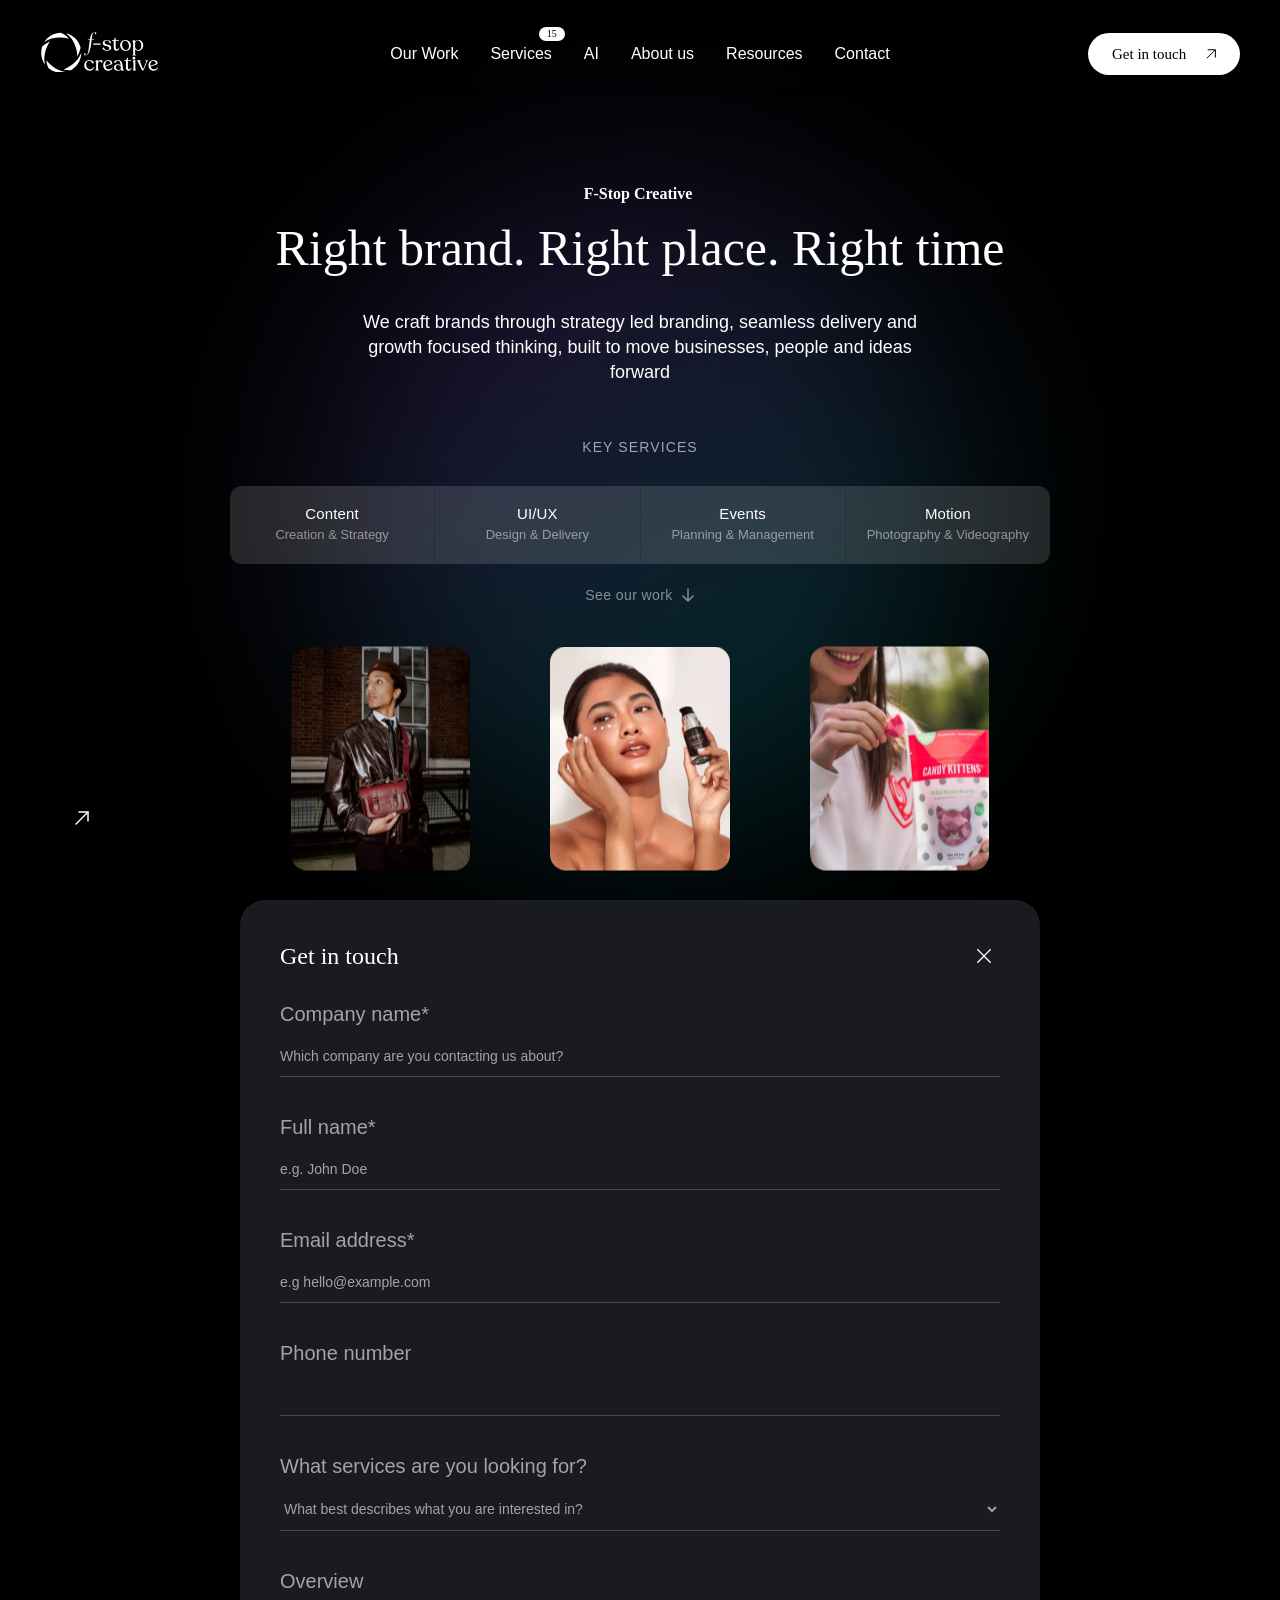
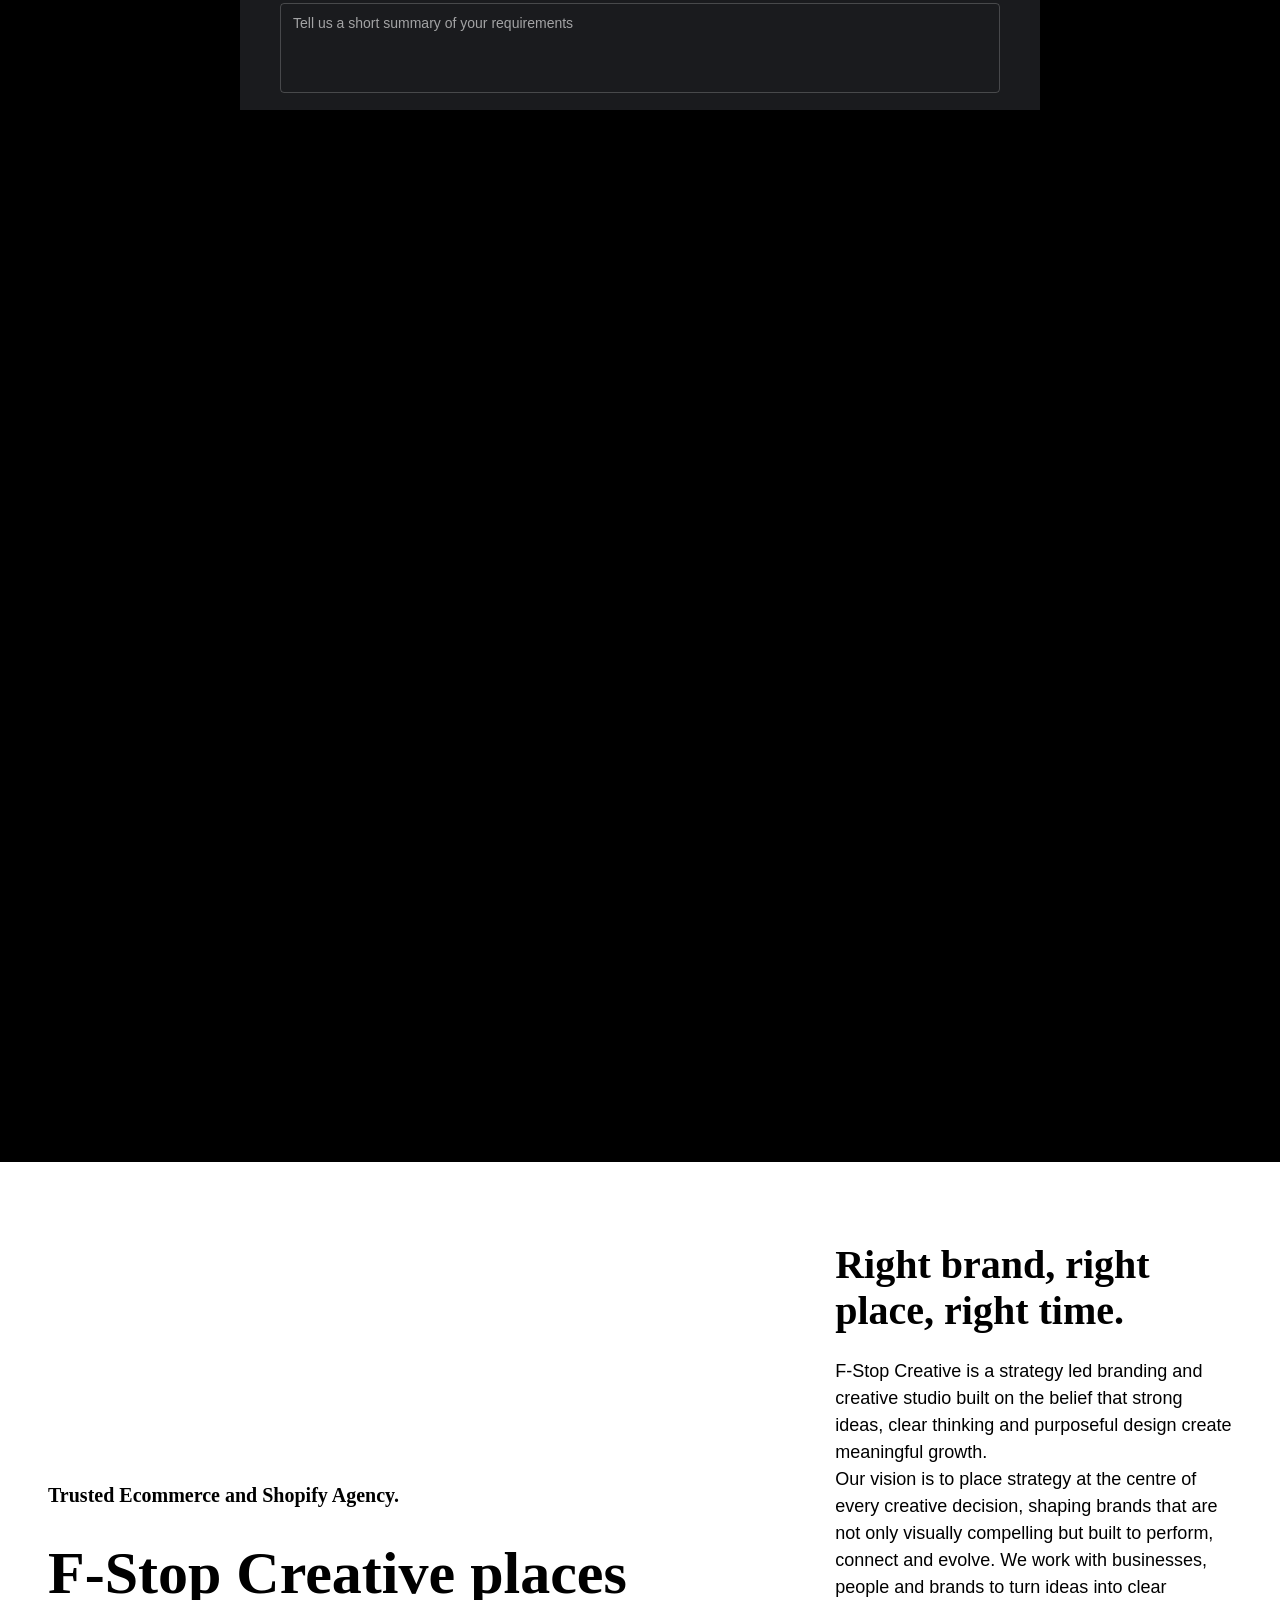
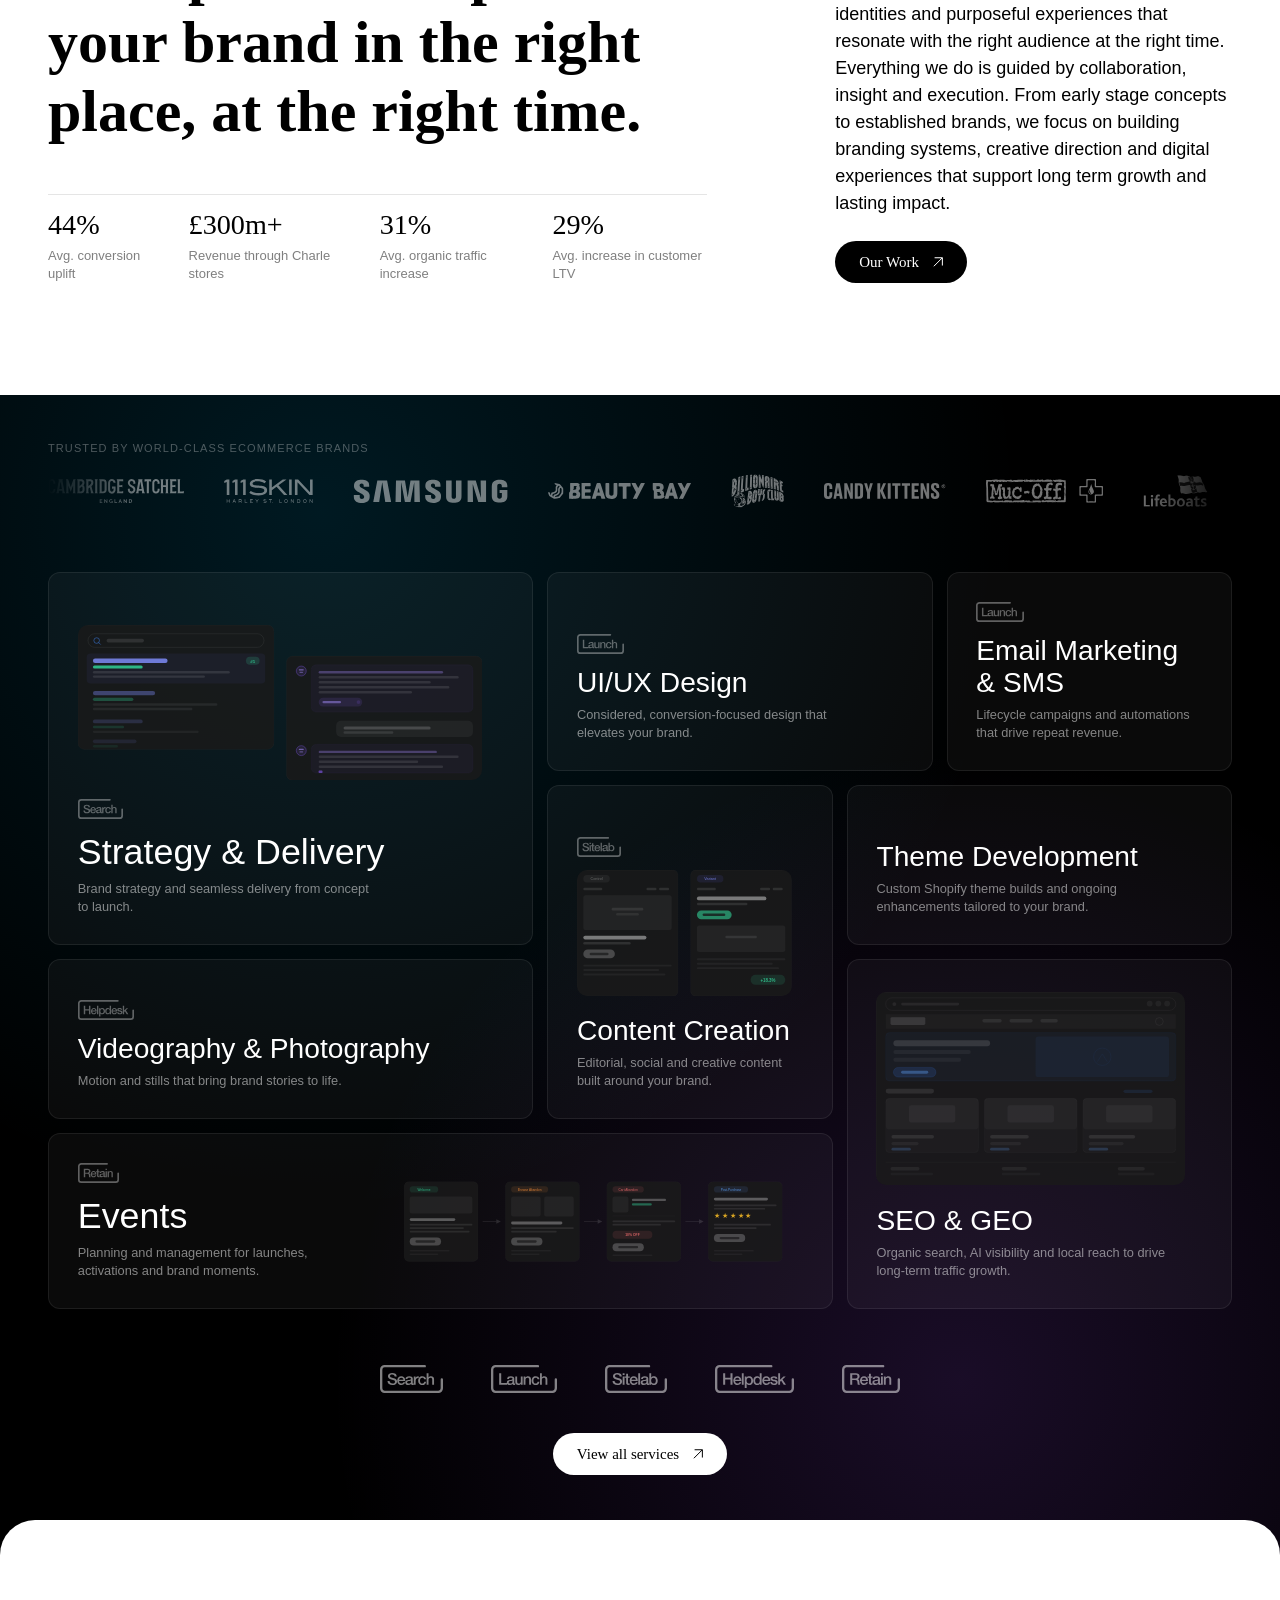
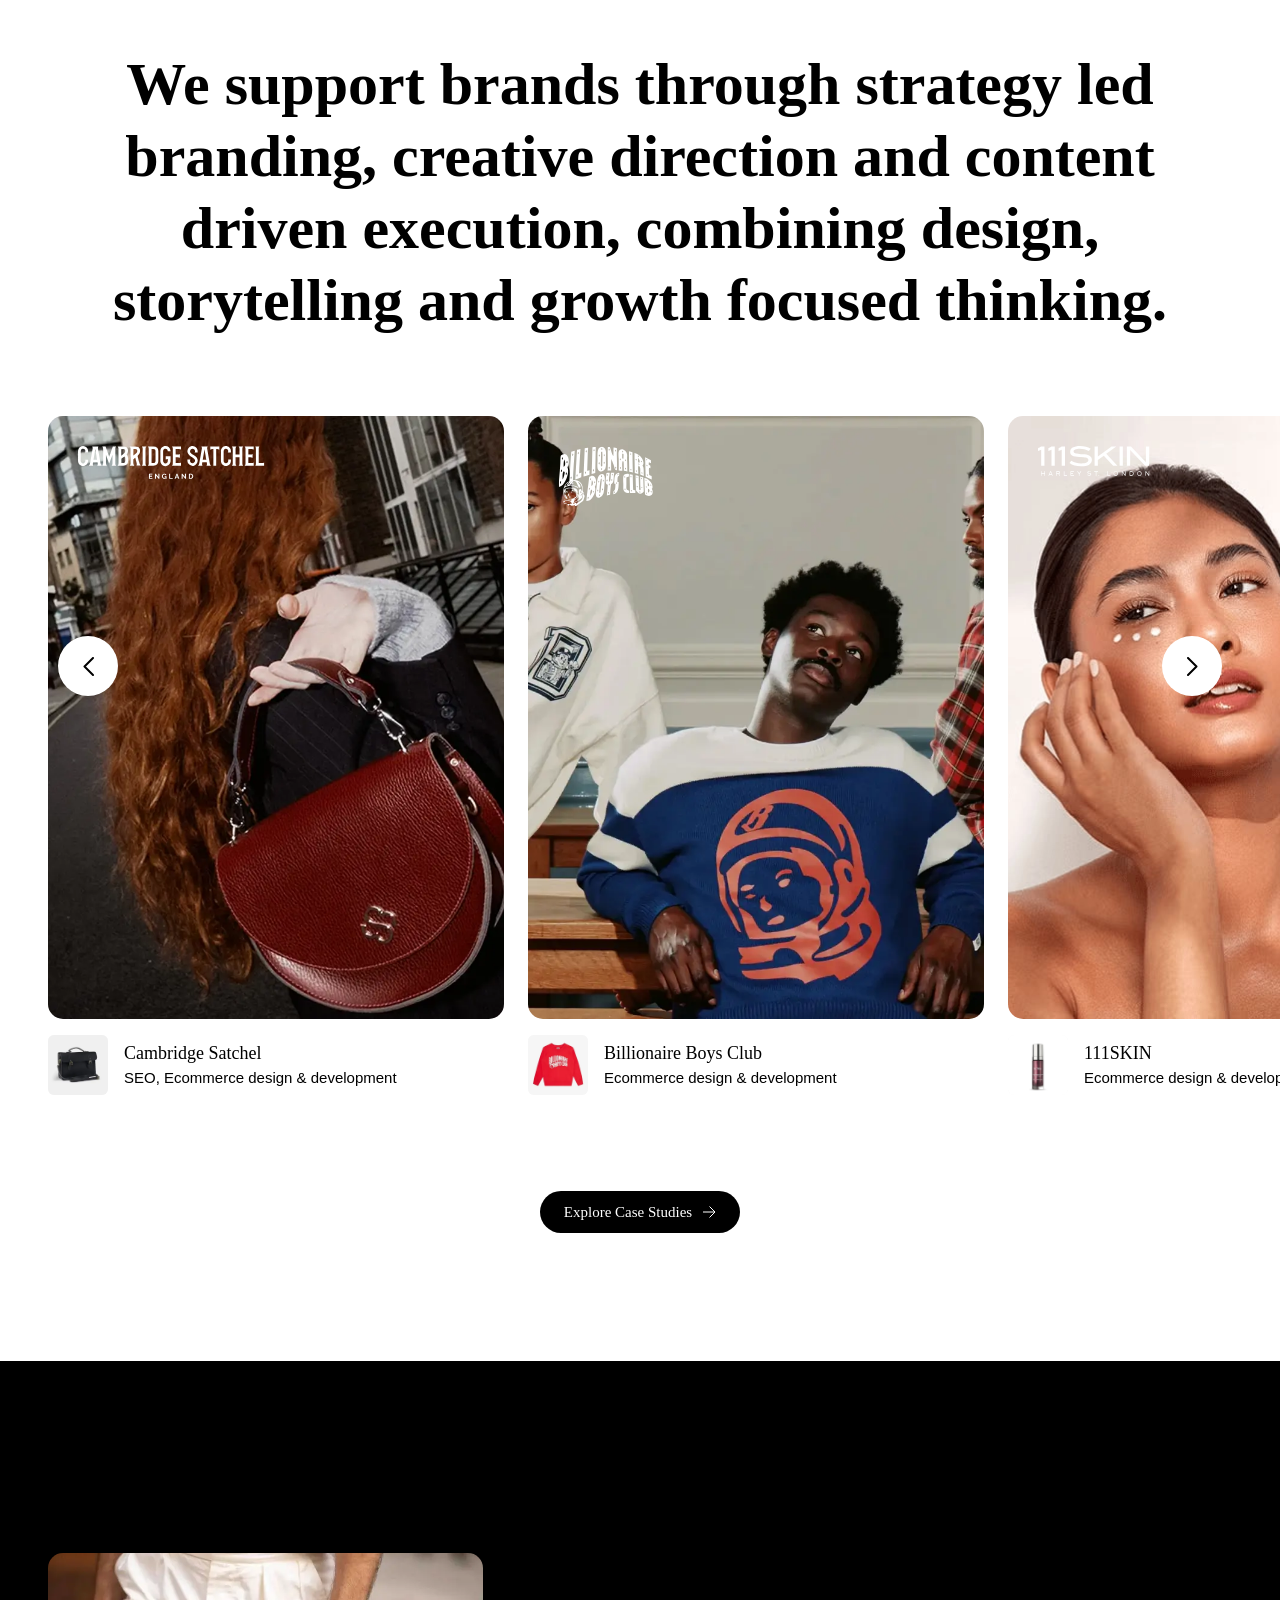
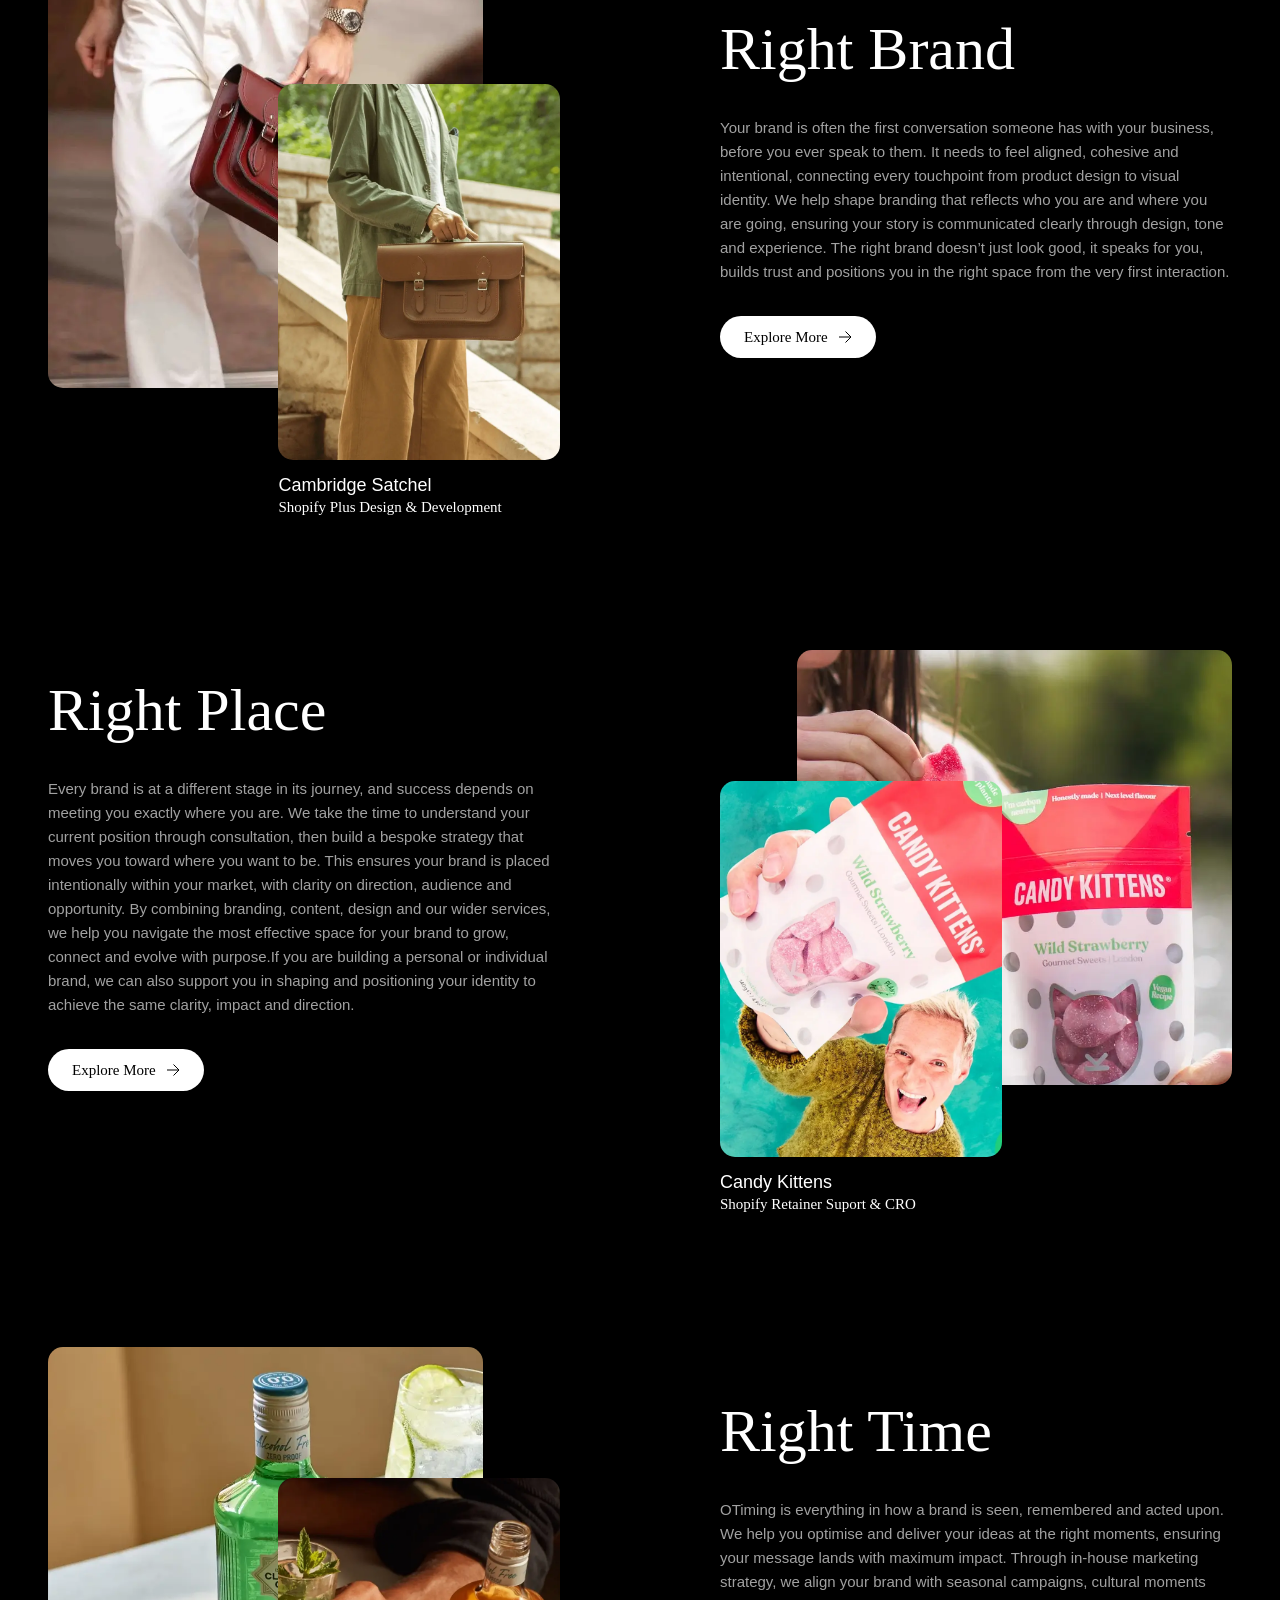
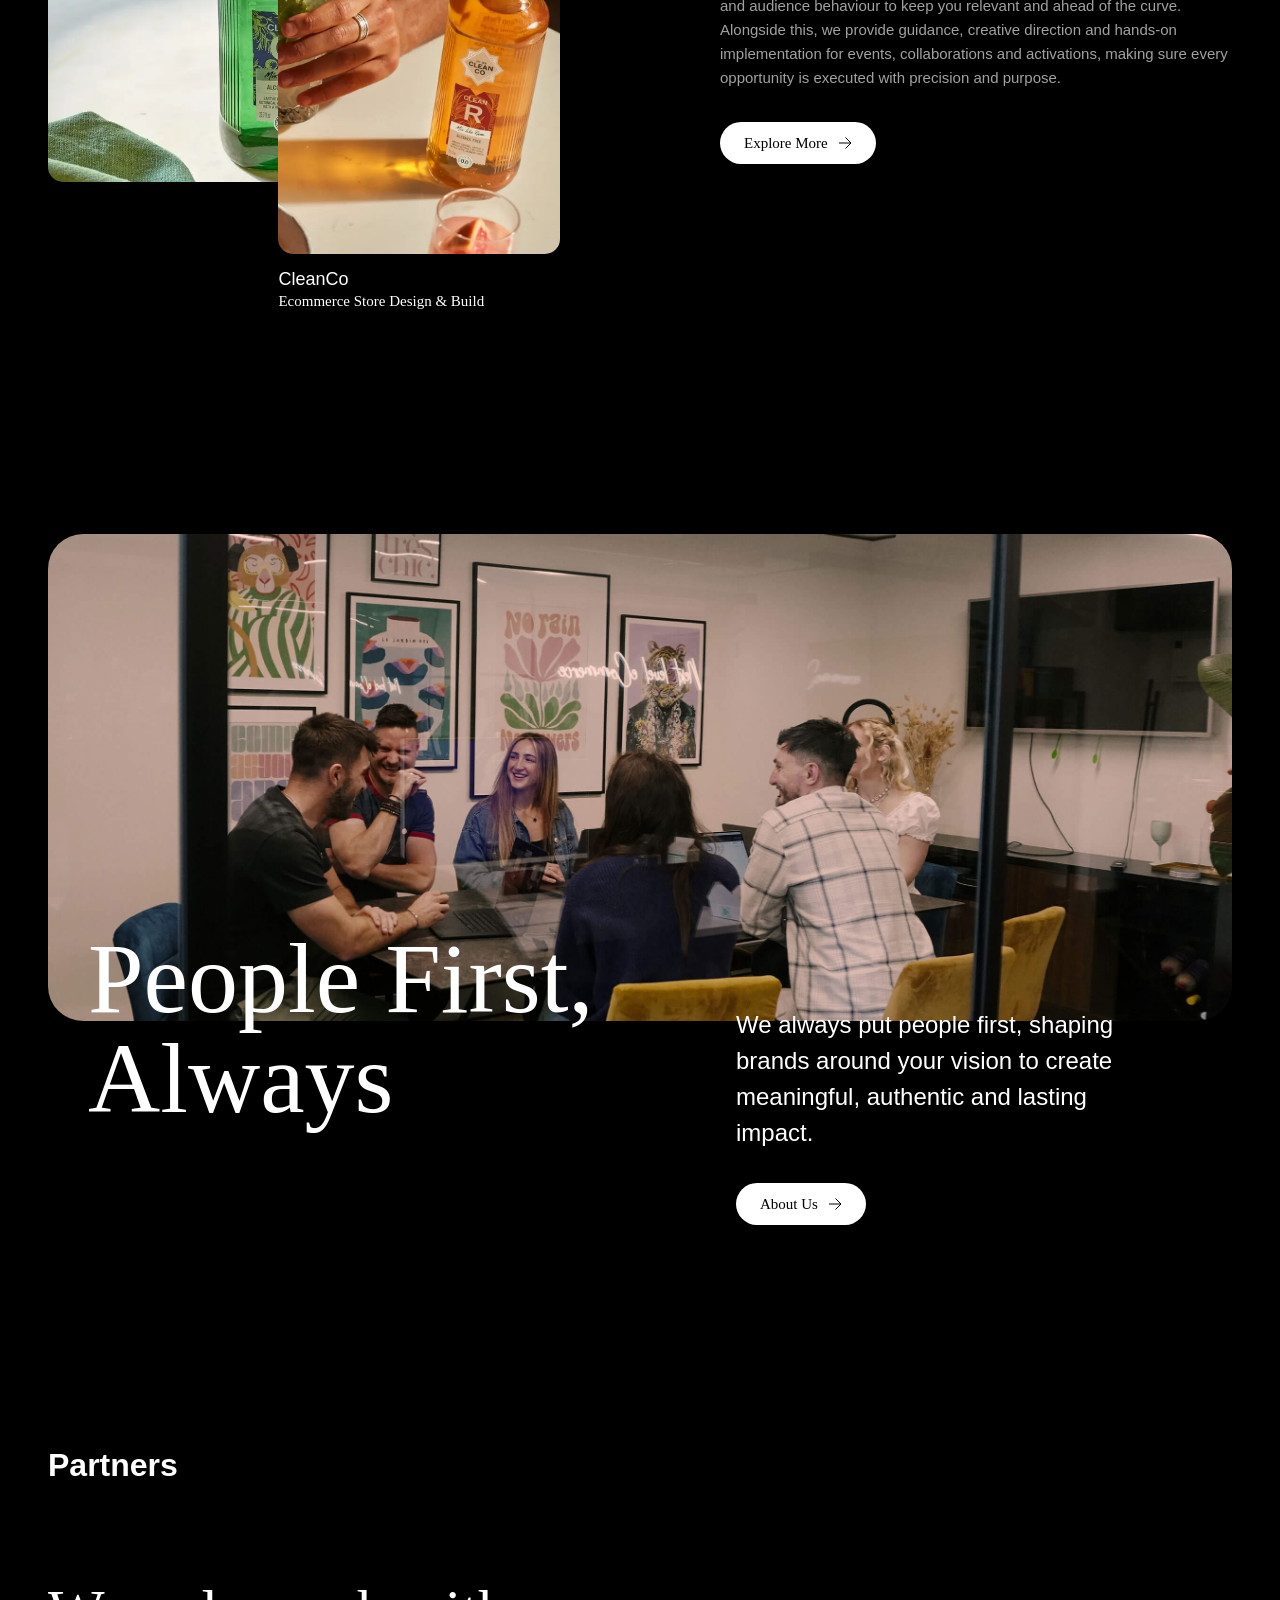
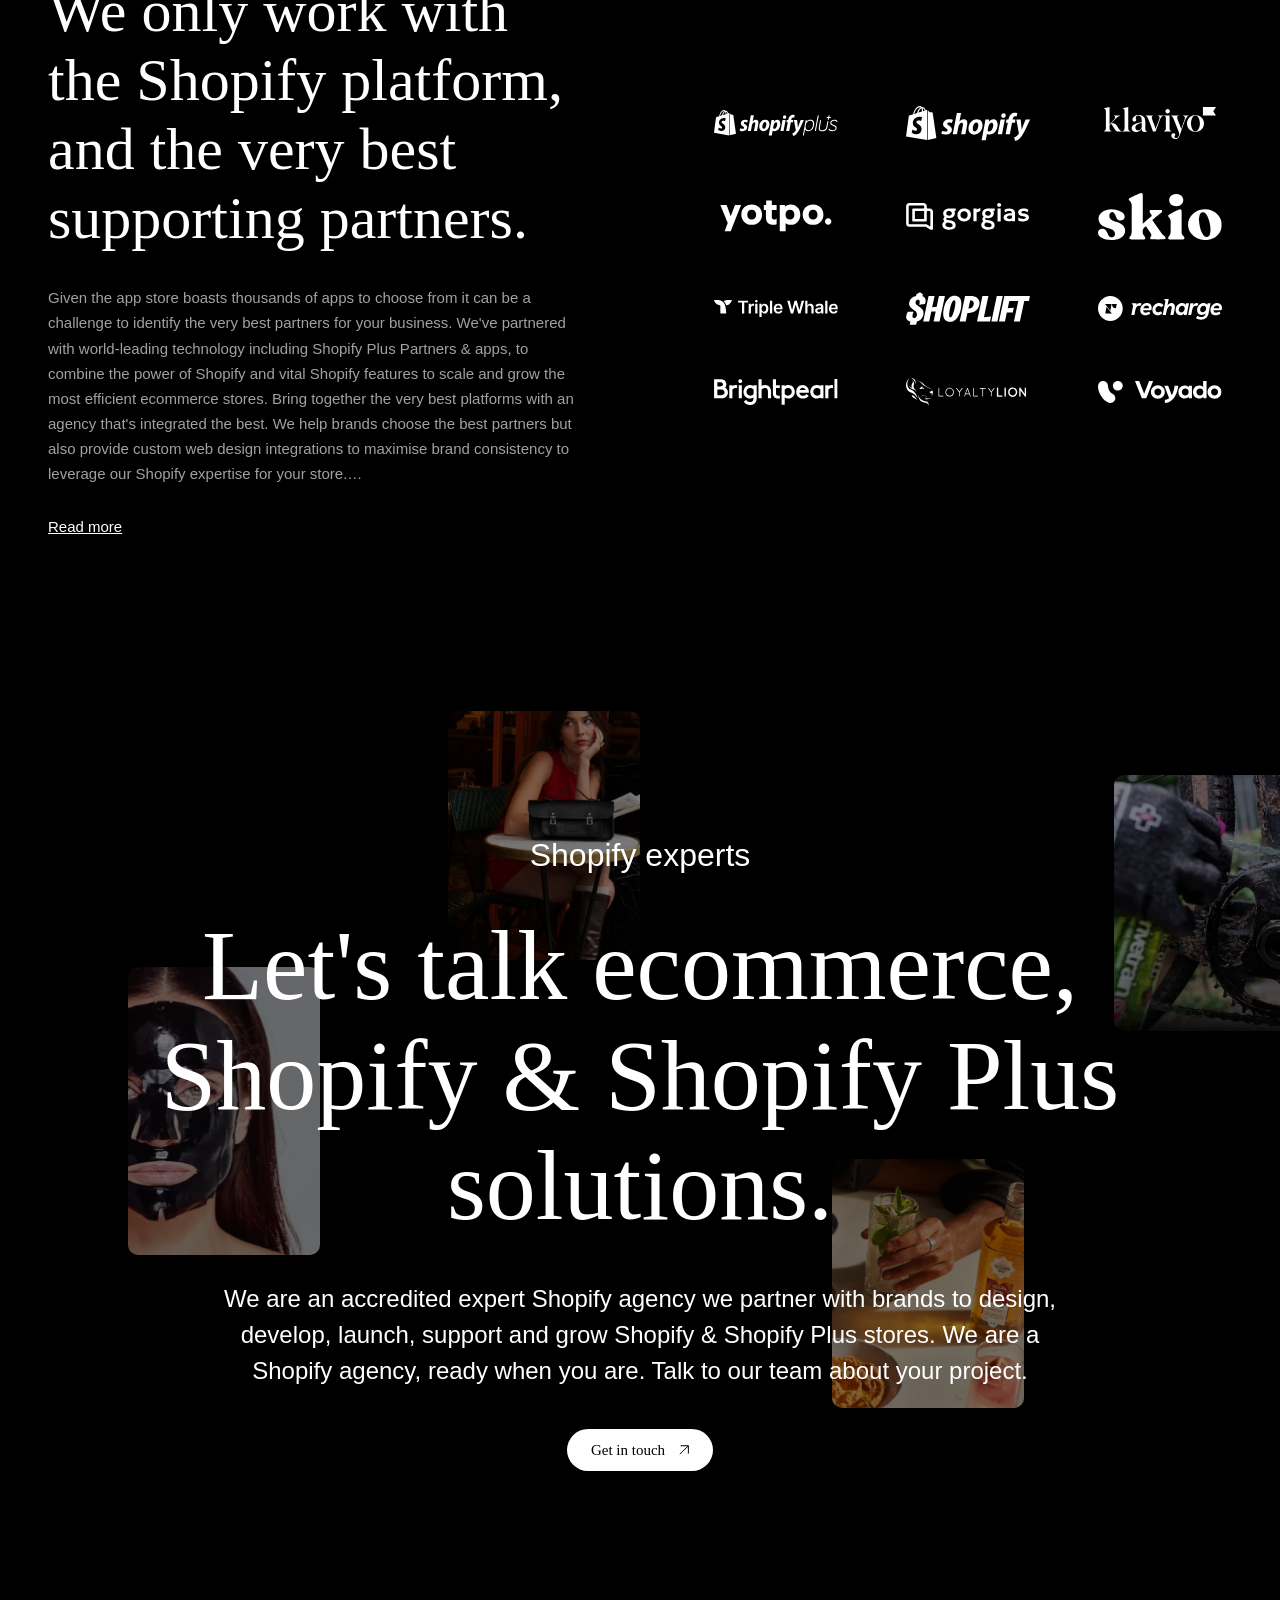
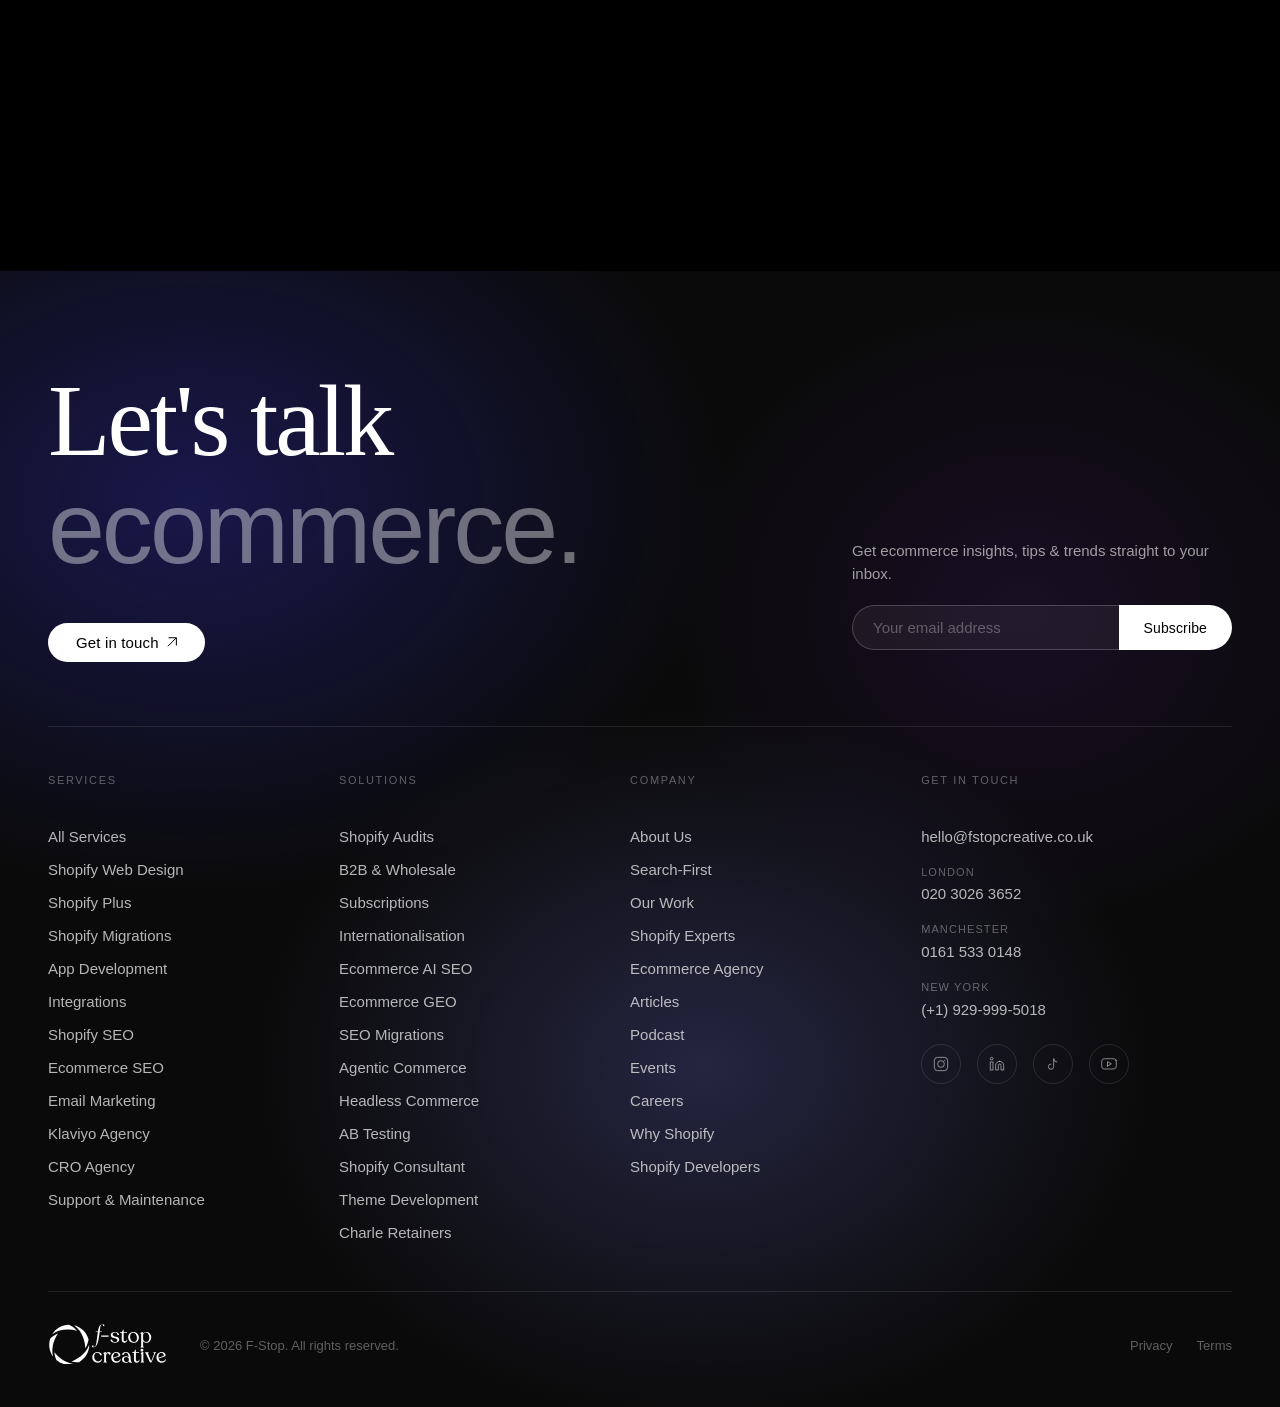
==== index.html @ d1f7f63f "index" ====
<!DOCTYPE html>
<!-- saved from url=(0025)https://www.charle.co.uk/ -->
<html lang="en">

<head>
  <link rel="stylesheet" href="https://api.fontshare.com/v2/css?f[]=recoleta@300,400,600&f[]=neue-montreal@300,500&display=swap">
  <meta http-equiv="Content-Type" content="text/html; charset=UTF-8">
  <meta name="facebook-domain-verification" content="af6zd72e0fx0n4wtm8dgjlzg3a56hd">

  <link rel="shortcut icon" href="#" type="image/x-icon">
  <link rel="icon" href="#" type="image/x-icon">


  <meta name="viewport" content="width=device-width, initial-scale=1.0">
  <meta name="description"
    content="Leading Shopify Partner &amp; Ecommerce Web Design Agency creating visually engaging ecommerce websites built with cutting-edge technology. We help brands sell more online.">
  <title>Creative Agency Manchester | FSTOP</title>
  <link rel="alternate" href="./index.html" hreflang="en-gb">
  <link rel="alternate" href="#" hreflang="en-us">
  <link rel="alternate" href="#" hreflang="x-default">
  <link rel="canonical" href="./index.html">
  <link rel="stylesheet" href="./assets/css/style.css">
  <link rel="stylesheet" href="./assets/css/new-home.css">
  <link rel="stylesheet" href="./assets/css/service.css">
  <link rel="stylesheet" href="./assets/css/hero.css">
  <link rel="stylesheet" href="./assets/css/swiper-bundle.min.css">
  
  <link rel="stylesheet" href="./assets/css/fancybox.css">
  <link rel="stylesheet" href="./assets/css/fancybox-custom.css">
  <style id="kl-custom-fonts">
    @import 'https://fonts.googleapis.com/css2?family=Bebas+Neue:ital,wght@0,400&family=Nunito+Sans:ital,wght@0,200;0,300;0,400;0,600;0,700;0,800;0,900&display=swap';

    @font-face {
      font-family: 'Nunito-Sans-Klaviyo-Hosted';
      src: url(https://static.klaviyo.com/onsite/hosted-fonts/Nunito-Sans/latin/nunito-sans_latin_italic_400.woff2);
      font-weight: 400;
      font-style: italic;
      font-display: swap;
    }

    @font-face {
      font-family: 'Nunito-Sans-Klaviyo-Hosted';
      src: url(https://static.klaviyo.com/onsite/hosted-fonts/Nunito-Sans/latin/nunito-sans_latin_italic_700.woff2);
      font-weight: 700;
      font-style: italic;
      font-display: swap;
    }

    @font-face {
      font-family: 'Nunito-Sans-Klaviyo-Hosted';
      src: url(https://static.klaviyo.com/onsite/hosted-fonts/Nunito-Sans/latin/nunito-sans_latin_regular_400.woff2);
      font-weight: 400;
      font-style: normal;
      font-display: swap;
    }

    @font-face {
      font-family: 'Nunito-Sans-Klaviyo-Hosted';
      src: url(https://static.klaviyo.com/onsite/hosted-fonts/Nunito-Sans/latin/nunito-sans_latin_regular_700.woff2);
      font-weight: 700;
      font-style: normal;
      font-display: swap;
    }

    @font-face {
      font-family: 'Poppins-Klaviyo-Hosted';
      src: url(https://static.klaviyo.com/onsite/hosted-fonts/Poppins/latin/poppins_latin_italic_400.woff2);
      font-weight: 400;
      font-style: italic;
      font-display: swap;
    }

    @font-face {
      font-family: 'Poppins-Klaviyo-Hosted';
      src: url(https://static.klaviyo.com/onsite/hosted-fonts/Poppins/latin/poppins_latin_italic_700.woff2);
      font-weight: 700;
      font-style: italic;
      font-display: swap;
    }

    @font-face {
      font-family: 'Poppins-Klaviyo-Hosted';
      src: url(https://static.klaviyo.com/onsite/hosted-fonts/Poppins/latin/poppins_latin_regular_400_2.woff2);
      font-weight: 400;
      font-style: normal;
      font-display: swap;
    }

    @font-face {
      font-family: 'Poppins-Klaviyo-Hosted';
      src: url(https://static.klaviyo.com/onsite/hosted-fonts/Poppins/latin/poppins_latin_regular_700.woff2);
      font-weight: 700;
      font-style: normal;
      font-display: swap;
    }
  </style>
</head>

<body class="index-page header-revealed"> <!-- Header -->
  <div class="header-container">
    <header class="header">
      <div class="header__inner">
        <div class="header__brand">
          <a href="./index.html" class="header__logo" title="Charle Agency">
            <img src="./assets/vectors/logo-fstop.svg" alt="F-Stop Creative" width="120" height="40">
          </a>
        </div>
        <nav role="navigation" class="navigation">
          <ul class="navigation__list">
            <li class="navigation__item">
              <a href="#" class="navigation__link">Our Work</a>
            </li>
            <li class="navigation__item navigation__item--has-dropdown">
              <a href="./services.html" class="navigation__link">Services</a>
              <span class="navigation__badge">15</span>
              <div class="new-nav-dropdown nav-services" style="--dropdown-top: 94px; --arrow-position: 457.328125px;">
                <div class="new-nav-dropdown__inner">
                  <div class="new-nav-dropdown__column">
                    <div class="new-nav-dropdown__column-header">
                      <img src="./assets/vectors/logo-search-white.svg" alt="Search">
                    </div>
                    <ul class="new-nav-dropdown__list">
                      <li class="new-nav-dropdown__item">
                        <a href="#" class="new-nav-dropdown__link">
                          <span class="new-nav-dropdown__link-title"> Shopify SEO </span>
                          <span class="new-nav-dropdown__link-description"> SEO for Shopify stores </span>
                        </a>
                      </li>
                      <li class="new-nav-dropdown__item">
                        <a href="#" class="new-nav-dropdown__link">
                          <span class="new-nav-dropdown__link-title"> Ecommerce SEO </span>
                          <span class="new-nav-dropdown__link-description"> Grow your organic rankings </span>
                        </a>
                      </li>
                      <li class="new-nav-dropdown__item">
                        <a href="./service-detail.html" class="new-nav-dropdown__link">
                          <span class="new-nav-dropdown__link-title"> Ecommerce AI SEO </span>
                          <span class="new-nav-dropdown__link-description"> AI-powered search optimisation </span>
                        </a>
                      </li>
                      <li class="new-nav-dropdown__item">
                        <a href="./service-detail.html" class="new-nav-dropdown__link">
                          <span class="new-nav-dropdown__link-title"> Ecommerce GEO </span>
                          <span class="new-nav-dropdown__link-description"> Generative engine optimisation </span>
                        </a>
                      </li>
                      <li class="new-nav-dropdown__item">
                        <a href="./service-detail.html"
                          class="new-nav-dropdown__link">
                          <span class="new-nav-dropdown__link-title"> Ecommerce SEO Migrations </span>
                          <span class="new-nav-dropdown__link-description"> Migrate your SEO content </span>
                        </a>
                      </li>
                    </ul>
                  </div>
                  <div class="new-nav-dropdown__column">
                    <div class="new-nav-dropdown__column-header">
                      <img src="./assets/vectors/logo-launch-white.svg" alt="Launch">
                    </div>
                    <ul class="new-nav-dropdown__list">
                      <li class="new-nav-dropdown__item">
                        <a href="./service-detail.html"
                          class="new-nav-dropdown__link">
                          <span class="new-nav-dropdown__link-title"> Custom Store Project </span>
                          <span class="new-nav-dropdown__link-description"> Design &amp; launch a bespoke store </span>
                        </a>
                      </li>
                      <li class="new-nav-dropdown__item">
                        <a href="./service-detail.html" class="new-nav-dropdown__link">
                          <span class="new-nav-dropdown__link-title"> Shopify Migrations </span>
                          <span class="new-nav-dropdown__link-description"> Migrate or replatform to Shopify. </span>
                        </a>
                      </li>
                      <li class="new-nav-dropdown__item">
                        <a href="./service-detail.html"
                          class="new-nav-dropdown__link">
                          <span class="new-nav-dropdown__link-title"> Shopify App Development </span>
                          <span class="new-nav-dropdown__link-description"> Launch a Shopify App. </span>
                        </a>
                      </li>
                      <li class="new-nav-dropdown__item">
                        <a href="./service-detail.html"
                          class="new-nav-dropdown__link">
                          <span class="new-nav-dropdown__link-title"> Integrations </span>
                          <span class="new-nav-dropdown__link-description"> Connect your store to other services.
                          </span>
                        </a>
                      </li>
                      <li class="new-nav-dropdown__item new-nav-dropdown__item-ai">
                        <a href="./service-detail.html" class="new-nav-dropdown__link">
                          <img src="./assets/vectors/logo-charleai-white.svg" alt="Charle AI" width="72">
                          <span class="new-nav-dropdown__link-description"> Agentic Commerce </span>
                        </a>
                      </li>
                    </ul>
                  </div>
                  <div class="new-nav-dropdown__column">
                    <div class="new-nav-dropdown__column-header">
                      <img src="./assets/vectors/logo-sitelab-white.svg" alt="Sitelab">
                      <img src="./assets/vectors/logo-helpdesk-white.svg" alt="Helpdesk">
                    </div>
                    <ul class="new-nav-dropdown__list">
                      <li class="new-nav-dropdown__item">
                        <a href="./service-detail.html" class="new-nav-dropdown__link">
                          <span class="new-nav-dropdown__link-title"> Conversion Rate Optimisation </span>
                          <span class="new-nav-dropdown__link-description"> Growth focused strategies. </span>
                        </a>
                      </li>
                      <li class="new-nav-dropdown__item">
                        <a href="./service-detail.html"
                          class="new-nav-dropdown__link">
                          <span class="new-nav-dropdown__link-title"> Support &amp; Maintenance </span>
                          <span class="new-nav-dropdown__link-description"> Technical support </span></a><a
                          href="#"
                          style="text-decoration: none; color: #A1A1A1">retainer</a>.

                      </li>
                      <li class="new-nav-dropdown__item">
                        <a href="./service-detail.html" class="new-nav-dropdown__link">
                          <span class="new-nav-dropdown__link-title"> Audits </span>
                          <span class="new-nav-dropdown__link-description"> Design, Technical &amp; SEO audits </span>
                        </a>
                      </li>
                      <li class="new-nav-dropdown__item">
                        <a href="./service-detail.html"
                          class="new-nav-dropdown__link">
                          <span class="new-nav-dropdown__link-title"> Internationalisation </span>
                          <span class="new-nav-dropdown__link-description"> Expand your store globally. </span>
                        </a>
                      </li>
                    </ul>
                  </div>
                  <div class="new-nav-dropdown__column">
                    <div class="new-nav-dropdown__column-header">
                      <img src="./assets/vectors/logo-retain-white.svg" alt="Retain">
                    </div>
                    <ul class="new-nav-dropdown__list">
                      <li class="new-nav-dropdown__item">
                        <a href="#" class="new-nav-dropdown__link">
                          <span class="new-nav-dropdown__link-title"> Email &amp; SMS Marketing </span>
                          <span class="new-nav-dropdown__link-description"> Retain more customers online </span>
                        </a>
                      </li>
                      <li class="new-nav-dropdown__item">
                        <a href="#" class="new-nav-dropdown__link">
                          <span class="new-nav-dropdown__link-title"> Klaviyo Agency </span>
                          <span class="new-nav-dropdown__link-description"> Klaviyo email marketing experts </span>
                        </a>
                      </li>
                    </ul>
                    <div class="new-nav-dropdown__column-header new-nav-dropdown__column-header-more"
                      style="margin-top: 12px;">
                      <p>More</p>
                    </div>
                    <ul class="new-nav-dropdown__list">
                      <li class="new-nav-dropdown__item">
                        <a href="./service-detail.html"
                          class="new-nav-dropdown__link">
                          <span class="new-nav-dropdown__link-title"> B2B </span>
                          <span class="new-nav-dropdown__link-description"> Sell B2B with Shopify </span>
                        </a>
                      </li>
                      <li class="new-nav-dropdown__item">
                        <a href="./service-detail.html"
                          class="new-nav-dropdown__link">
                          <span class="new-nav-dropdown__link-title"> Subscriptions </span>
                          <span class="new-nav-dropdown__link-description"> Maximise recurring revenue. </span>
                        </a>
                      </li>
                    </ul>
                  </div>
                </div>
                <div class="new-nav-dropdown__cta">
                  <div class="new-nav-dropdown__cta-content">
                    <h5 class="new-nav-dropdown__cta-title"> Ready to tell us about your project? </h5>
                    <p class="new-nav-dropdown__cta-description"> We are a Shopify Agency, who <a
                        href="./service-detail.html">design</a>, <a
                        href="./service-detail.html">develop</a>, <a
                        href="#">support</a> &amp; grow Shopify &amp; <a
                        href="#">Shopify Plus</a> stores. </p>
                    <a href="./contact.html"
                      class="header__get-in-touch btn btn-white btn-arrow get-in-touch"> Get in touch <svg width="10"
                        height="10" fill="none" xmlns="http://www.w3.org/2000/svg">
                        <path d="M.89 9.243L9.373.757m0 0H1.596m7.778 0v7.779" stroke="currentColor"></path>
                      </svg>
                    </a>
                  </div>
                  <div class="new-nav-dropdown__cta-image">
                    <img src="./assets/images/nav-services-cta.webp" alt="Charle Team">
                  </div>
                </div>
              </div>
            </li>
            <li class="navigation__item">
              <a href="#" class="navigation__link">AI</a>
            </li>
            <li class="navigation__item">
              <a href="./about.html" class="navigation__link">About us</a>
            </li>
            <li class="navigation__item navigation__item--has-dropdown">
              <a href="#" class="navigation__link">Resources</a>
              <div class="new-nav-dropdown nav-resources"
                style="--dropdown-top: 94px; --arrow-position: 455.1015625px;">
                <div class="new-nav-dropdown__inner">
                  <ul class="new-nav-dropdown__list">
                    <li class="new-nav-dropdown__item">
                      <a href="#" class="new-nav-dropdown__link">
                        <span class="new-nav-dropdown__link-title"> Articles </span>
                        <span class="new-nav-dropdown__link-description"> Explore our library of free articles </span>
                      </a>
                    </li>
                    <li class="new-nav-dropdown__item">
                      <a href="#" class="new-nav-dropdown__link">
                        <span class="new-nav-dropdown__link-title"> Podcast </span>
                        <span class="new-nav-dropdown__link-description"> We interview leading brands </span>
                      </a>
                    </li>
                    <li class="new-nav-dropdown__item">
                      <a href="#" class="new-nav-dropdown__link">
                        <span class="new-nav-dropdown__link-title"> Webinars </span>
                        <span class="new-nav-dropdown__link-description"> Tune into our free live masterclasses </span>
                      </a>
                    </li>
                    <li class="new-nav-dropdown__item">
                      <a href="#" class="new-nav-dropdown__link">
                        <span class="new-nav-dropdown__link-title">Guides</span>
                        <span class="new-nav-dropdown__link-description"> Download a free expert guide </span>
                      </a>
                    </li>
                    <li class="new-nav-dropdown__item">
                      <a href="#" class="new-nav-dropdown__link">
                        <span class="new-nav-dropdown__link-title"> Join Our Newsletter </span>
                        <span class="new-nav-dropdown__link-description"> Sign up for weekly trends &amp; news </span>
                      </a>
                    </li>
                  </ul>
                </div>
                <div class="new-nav-dropdown__cta"
                  style="padding: 0; overflow: hidden; border-radius: 0 16px 16px 0; display: flex; flex-direction: column; gap: 0;">
                  <a href="#"
                    style="display: block; flex: 1 1 auto; min-height: 0; overflow: hidden;">
                    <img src="./assets/images/thumb.jpg" alt="Your Complete Guide to A/B Split Testing"
                      style="width: 100%; height: 100%; object-fit: cover; transition: transform 0.4s ease;"
                      onmouseover="this.style.transform=&#39;scale(1.04)&#39;"
                      onmouseout="this.style.transform=&#39;scale(1)&#39;">
                  </a>
                  <div style="display: flex; flex-direction: column; gap: 0.35rem; padding: 2.25em 1.5rem;">
                    <span
                      style="font-family: &#39;Neue Montreal&#39;, sans-serif; font-size: 11px; text-transform: uppercase; letter-spacing: 0.08em; color: rgba(255,255,255,0.4); line-height: 1;">Featured
                      Article</span>
                    <h5 style="margin: 0; padding: 0; font-size: 1rem; line-height: 1.3; color: #fff;">
                      <a href="#"
                        style="color: #fff; text-decoration: none;">Your Complete Guide to A/B Split Testing</a>
                    </h5>
                    <a href="#"
                      style="font-size: 13px; color: rgba(255,255,255,0.5); text-decoration: none; display: inline-flex; align-items: center; gap: 0.4rem; line-height: 1; transition: color 0.2s ease;"
                      onmouseover="this.style.color=&#39;#fff&#39;"
                      onmouseout="this.style.color=&#39;rgba(255,255,255,0.5)&#39;">Read article <svg width="12"
                        height="12" fill="none" viewBox="0 0 14 14">
                        <path d="M1 7h12m0 0L8 2.5M13 7L8 11.5" stroke="currentColor" stroke-width="1.2"></path>
                      </svg></a>
                  </div>
                </div>
              </div>
            </li>
            <li class="navigation__item">
              <a href="./contact.html" class="navigation__link">Contact</a>
            </li>
          </ul>
        </nav>
        <div class="header__buttons">
          <a href="./contact.html" class="header__get-in-touch btn btn-white btn-arrow get-in-touch">
            Get in touch <svg width="10" height="10" fill="none" xmlns="http://www.w3.org/2000/svg">
              <path d="M.89 9.243L9.373.757m0 0H1.596m7.778 0v7.779" stroke="currentColor"></path>
            </svg>
          </a>
          <button class="header__mobile-menu-trigger" aria-label="Menu" data-mobile-menu-trigger="">
            <svg width="22" height="18" fill="none" xmlns="http://www.w3.org/2000/svg">
              <path d="M.74 1h20M.74 9h20M.74 17h20" stroke="currentColor" stroke-width="1.5" stroke-linecap="round">
              </path>
            </svg>
            <svg width="22" height="22" xmlns="http://www.w3.org/2000/svg" viewBox="0 0 48 48">
              <path d="M26.122 24l15-15L39 6.879l-15 15-15-15L6.88 9l15 15-15 15L9 41.121l15-15 15 15L41.121 39l-15-15z"
                fill="currentColor"></path>
            </svg>
          </button>
        </div>
      </div>
      <nav class="new-mobile-navigation">
        <div class="new-mobile-navigation__inner">
          <ul class="new-mobile-navigation__list">
            <li class="new-mobile-navigation__item">
              <a href="#" class="new-mobile-navigation__link">Our work</a>
            </li>
            <li class="new-mobile-navigation__item">
              <button class="new-mobile-navigation__link new-mobile-navigation__submenu-trigger"> Services <span
                  class="new-mobile-navigation__badge">12</span>
              </button>
              <div class="new-mobile-navigation__submenu new-mobile-submenu">
                <div class="new-mobile-submenu__title">
                  <svg width="13" height="13" fill="none" xmlns="http://www.w3.org/2000/svg">
                    <path d="M13 6.5H1m0 0L6.5 12M1 6.5L6.5 1" stroke="#fff"></path>
                  </svg>
                  <span class="new-mobile-submenu__title-text">Services</span>
                  <span class="new-mobile-submenu__title-badge">12</span>
                </div>
                <div class="new-mobile-submenu__inner">
                  <!-- Search Section -->
                  <div class="new-mobile-submenu__section">
                    <div class="new-mobile-submenu__section-header">
                      <img src="./assets/vectors/logo-search-white.svg" alt="Search">
                    </div>
                    <ul class="new-mobile-submenu__list">
                      <li class="new-mobile-submenu__item">
                        <a href="#" class="new-mobile-submenu__link">
                          <span class="new-mobile-submenu__link-title"> Shopify SEO </span>
                          <span class="new-mobile-submenu__link-description"> SEO for Shopify stores </span>
                        </a>
                      </li>
                      <li class="new-mobile-submenu__item">
                        <a href="#" class="new-mobile-submenu__link">
                          <span class="new-mobile-submenu__link-title"> Ecommerce SEO </span>
                          <span class="new-mobile-submenu__link-description"> Grow your organic rankings </span>
                        </a>
                      </li>
                      <li class="new-mobile-submenu__item">
                        <a href="./service-detail.html" class="new-mobile-submenu__link">
                          <span class="new-mobile-submenu__link-title"> Ecommerce AI SEO </span>
                          <span class="new-mobile-submenu__link-description"> AI-powered search optimisation </span>
                        </a>
                      </li>
                      <li class="new-mobile-submenu__item">
                        <a href="./service-detail.html" class="new-mobile-submenu__link">
                          <span class="new-mobile-submenu__link-title"> Ecommerce GEO </span>
                          <span class="new-mobile-submenu__link-description"> Generative engine optimisation </span>
                        </a>
                      </li>
                      <li class="new-mobile-submenu__item">
                        <a href="./service-detail.html"
                          class="new-mobile-submenu__link">
                          <span class="new-mobile-submenu__link-title"> Ecommerce SEO Migrations </span>
                          <span class="new-mobile-submenu__link-description"> Migrate your SEO content </span>
                        </a>
                      </li>
                    </ul>
                  </div>

                  <!-- Launch Section -->
                  <div class="new-mobile-submenu__section">
                    <div class="new-mobile-submenu__section-header">
                      <img src="./assets/vectors/logo-launch-white.svg" alt="Launch">
                    </div>
                    <ul class="new-mobile-submenu__list">
                      <li class="new-mobile-submenu__item">
                        <a href="./service-detail.html"
                          class="new-mobile-submenu__link">
                          <span class="new-mobile-submenu__link-title"> Custom Store Project </span>
                          <span class="new-mobile-submenu__link-description"> Design &amp; launch a bespoke store
                          </span>
                        </a>
                      </li>
                      <li class="new-mobile-submenu__item">
                        <a href="./service-detail.html"
                          class="new-mobile-submenu__link">
                          <span class="new-mobile-submenu__link-title"> Shopify Migrations </span>
                          <span class="new-mobile-submenu__link-description"> Migrate or replatform to Shopify. </span>
                        </a>
                      </li>
                      <li class="new-mobile-submenu__item">
                        <a href="./service-detail.html"
                          class="new-mobile-submenu__link">
                          <span class="new-mobile-submenu__link-title"> Shopify App Development </span>
                          <span class="new-mobile-submenu__link-description"> Launch a Shopify App. </span>
                        </a>
                      </li>
                      <li class="new-mobile-submenu__item">
                        <a href="./service-detail.html"
                          class="new-mobile-submenu__link">
                          <span class="new-mobile-submenu__link-title"> Integrations </span>
                          <span class="new-mobile-submenu__link-description"> Connect your store to other services.
                          </span>
                        </a>
                      </li>
                      <li class="new-mobile-submenu__item new-mobile-submenu__item-ai">
                        <a href="./service-detail.html" class="new-mobile-submenu__link">
                          <img src="./assets/vectors/logo-charleai-white.svg" alt="Charle AI" width="72">
                          <span class="new-mobile-submenu__link-description"> Agentic Commerce </span>
                        </a>
                      </li>
                    </ul>
                  </div>

                  <!-- Sitelab & Helpdesk Section -->
                  <div class="new-mobile-submenu__section">
                    <div class="new-mobile-submenu__section-header">
                      <img src="./assets/vectors/logo-sitelab-white.svg" alt="Sitelab">
                      <img src="./assets/vectors/logo-helpdesk-white.svg" alt="Helpdesk">
                    </div>
                    <ul class="new-mobile-submenu__list">
                      <li class="new-mobile-submenu__item">
                        <a href="./service-detail.html"
                          class="new-mobile-submenu__link">
                          <span class="new-mobile-submenu__link-title"> Conversion Rate Optimisation </span>
                          <span class="new-mobile-submenu__link-description"> Growth focused strategies. </span>
                        </a>
                      </li>
                      <li class="new-mobile-submenu__item">
                        <a href="./service-detail.html"
                          class="new-mobile-submenu__link">
                          <span class="new-mobile-submenu__link-title"> Support &amp; Maintenance </span>
                          <span class="new-mobile-submenu__link-description"> Technical support retainer. </span>
                        </a>
                      </li>
                      <li class="new-mobile-submenu__item">
                        <a href="./service-detail.html" class="new-mobile-submenu__link">
                          <span class="new-mobile-submenu__link-title"> Audits </span>
                          <span class="new-mobile-submenu__link-description"> Design, Technical &amp; SEO audits </span>
                        </a>
                      </li>
                      <li class="new-mobile-submenu__item">
                        <a href="./service-detail.html"
                          class="new-mobile-submenu__link">
                          <span class="new-mobile-submenu__link-title"> Internationalisation </span>
                          <span class="new-mobile-submenu__link-description"> Expand your store globally. </span>
                        </a>
                      </li>
                    </ul>
                  </div>

                  <!-- Retain Section -->
                  <div class="new-mobile-submenu__section">
                    <div class="new-mobile-submenu__section-header">
                      <img src="./assets/vectors/logo-retain-white.svg" alt="Retain">
                    </div>
                    <ul class="new-mobile-submenu__list">
                      <li class="new-mobile-submenu__item">
                        <a href="#" class="new-mobile-submenu__link">
                          <span class="new-mobile-submenu__link-title"> Email &amp; SMS Marketing </span>
                          <span class="new-mobile-submenu__link-description"> Retain more customers online </span>
                        </a>
                      </li>
                      <li class="new-mobile-submenu__item">
                        <a href="#" class="new-mobile-submenu__link">
                          <span class="new-mobile-submenu__link-title"> Klaviyo Agency </span>
                          <span class="new-mobile-submenu__link-description"> Klaviyo email marketing experts </span>
                        </a>
                      </li>
                    </ul>
                    <div class="new-mobile-submenu__section-header new-mobile-submenu__section-header-more"
                      style="margin-top: 12px;">
                      <p>More</p>
                    </div>
                    <ul class="new-mobile-submenu__list">
                      <li class="new-mobile-submenu__item">
                        <a href="./service-detail.html"
                          class="new-mobile-submenu__link">
                          <span class="new-mobile-submenu__link-title"> B2B </span>
                          <span class="new-mobile-submenu__link-description"> Sell B2B with Shopify </span>
                        </a>
                      </li>
                      <li class="new-mobile-submenu__item">
                        <a href="./service-detail.html"
                          class="new-mobile-submenu__link">
                          <span class="new-mobile-submenu__link-title"> Subscriptions </span>
                          <span class="new-mobile-submenu__link-description"> Maximise recurring revenue. </span>
                        </a>
                      </li>


                    </ul>
                  </div>
                  <div class="new-mobile-navigation__cta">
                    <div class="new-mobile-navigation__cta-content">
                      <h5 class="new-mobile-navigation__cta-title"> Ready to tell us about your project? </h5>
                      <p class="new-mobile-navigation__cta-description"> We are a Shopify Agency, who <a
                          href="./service-detail.html">design</a>, <a
                          href="./service-detail.html">develop</a>, <a
                          href="#">support</a> &amp; grow Shopify &amp; Shopify plus
                        stores. </p>
                      <a href="./contact.html" class="btn btn-white btn-arrow get-in-touch"> Get in
                        touch <svg width="10" height="10" fill="none" xmlns="http://www.w3.org/2000/svg">
                          <path d="M.89 9.243L9.373.757m0 0H1.596m7.778 0v7.779" stroke="currentColor"></path>
                        </svg>
                      </a>
                    </div>
                    <div class="new-mobile-navigation__cta-image">
                      <img src="./assets/images/nav-services-cta.webp" alt="Charle Team">
                    </div>
                  </div>
                </div>
              </div>
            </li>
            <li class="new-mobile-navigation__item">
              <a href="#" class="new-mobile-navigation__link">AI</a>
            </li>
            <li class="new-mobile-navigation__item">
              <a href="./about.html" class="new-mobile-navigation__link">About us</a>
            </li>
            <li class="new-mobile-navigation__item">
              <button class="new-mobile-navigation__link new-mobile-navigation__submenu-trigger"> Resources </button>
              <div class="new-mobile-navigation__submenu new-mobile-submenu">
                <div class="new-mobile-submenu__title">
                  <svg width="13" height="13" fill="none" xmlns="http://www.w3.org/2000/svg">
                    <path d="M13 6.5H1m0 0L6.5 12M1 6.5L6.5 1" stroke="#fff"></path>
                  </svg>
                  <span class="new-mobile-submenu__title-text">Resources</span>
                </div>
                <div class="new-mobile-submenu__inner">
                  <div class="new-mobile-submenu__section">
                    <ul class="new-mobile-submenu__list">
                      <li class="new-mobile-submenu__item">
                        <a href="#" class="new-mobile-submenu__link">
                          <span class="new-mobile-submenu__link-title"> Articles </span>
                          <span class="new-mobile-submenu__link-description"> Explore our library of free articles
                          </span>
                        </a>
                      </li>
                      <li class="new-mobile-submenu__item">
                        <a href="#" class="new-mobile-submenu__link">
                          <span class="new-mobile-submenu__link-title"> Podcast </span>
                          <span class="new-mobile-submenu__link-description"> We interview leading brands </span>
                        </a>
                      </li>
                      <li class="new-mobile-submenu__item">
                        <a href="#" class="new-mobile-submenu__link">
                          <span class="new-mobile-submenu__link-title"> Webinars </span>
                          <span class="new-mobile-submenu__link-description"> Tune into our free live masterclasses
                          </span>
                        </a>
                      </li>
                      <li class="new-mobile-submenu__item">
                        <a href="#" class="new-mobile-submenu__link">
                          <span class="new-mobile-submenu__link-title">Guides</span>
                          <span class="new-mobile-submenu__link-description"> Download a free expert guide </span>
                        </a>
                      </li>
                      <li class="new-mobile-submenu__item">
                        <a href="#" class="new-mobile-submenu__link">
                          <span class="new-mobile-submenu__link-title"> Join Our Newsletter </span>
                          <span class="new-mobile-submenu__link-description"> Sign up for weekly industry news </span>
                        </a>
                      </li>
                    </ul>
                  </div>
                  <div class="new-mobile-navigation__cta">
                    <div class="new-mobile-navigation__cta-content">
                      <h5 class="new-mobile-navigation__cta-title"> Ready to tell us about your project? </h5>
                      <p class="new-mobile-navigation__cta-description"> We are a Shopify Agency, who <a
                          href="./service-detail.html">design</a>, <a
                          href="./service-detail.html">develop</a>, <a
                          href="#">support</a> &amp; grow Shopify &amp; Shopify plus
                        stores. </p>
                      <a href="./contact.html" class="btn btn-white btn-arrow get-in-touch"> Get in
                        touch <svg width="10" height="10" fill="none" xmlns="http://www.w3.org/2000/svg">
                          <path d="M.89 9.243L9.373.757m0 0H1.596m7.778 0v7.779" stroke="currentColor"></path>
                        </svg>
                      </a>
                    </div>
                    <div class="new-mobile-navigation__cta-image">
                      <img src="./assets/images/nav-services-cta.webp" alt="Charle Team">
                    </div>
                  </div>
                </div>
              </div>
            </li>
            <li class="new-mobile-navigation__item">
              <a href="./contact.html" class="new-mobile-navigation__link">Contact</a>
            </li>
          </ul>
          <div class="new-mobile-navigation__cta">
            <div class="new-mobile-navigation__cta-content">
              <h5 class="new-mobile-navigation__cta-title"> Ready to tell us about your project? </h5>
              <p class="new-mobile-navigation__cta-description"> We are a Shopify Agency, who <a
                  href="./service-detail.html">design</a>, <a
                  href="./service-detail.html">develop</a>, <a
                  href="#">support</a> &amp; grow Shopify &amp; Shopify plus stores.
              </p>
              <a href="./contact.html" class="btn btn-white btn-arrow get-in-touch"> Get in touch
                <svg width="10" height="10" fill="none" xmlns="http://www.w3.org/2000/svg">
                  <path d="M.89 9.243L9.373.757m0 0H1.596m7.778 0v7.779" stroke="currentColor"></path>
                </svg>
              </a>
            </div>
            <div class="new-mobile-navigation__cta-image">
              <img src="./assets/images/nav-services-cta.webp" alt="Charle Team">
            </div>
          </div>
        </div>
      </nav>
    </header>
  </div>
  <!-- End Header -->
  
  
  
  
  <script type="text/javascript">
    const header = document.querySelector(".header");
    if (window.scrollY > 0) {
      header.classList.add("filled");
    }
    // Desktop dropdown hover logic with delay (1024px and above only)
    function initDropdownHover() {
      const dropdownItems = document.querySelectorAll('.navigation__item--has-dropdown');
      dropdownItems.forEach(item => {
        let hoverTimeout;

        function handleMouseEnter() {
          // Only apply on desktop (1024px and above)
          if (window.innerWidth >= 1024) {
            clearTimeout(hoverTimeout);
            item.classList.add('navigation__item--hovered');
          }
        }

        function handleMouseLeave() {
          // Only apply on desktop (1024px and above)
          if (window.innerWidth >= 1024) {
            clearTimeout(hoverTimeout);
            hoverTimeout = setTimeout(() => {
              item.classList.remove('navigation__item--hovered');
            }, 500);
          }
        }
        // Add event listeners
        item.addEventListener('mouseenter', handleMouseEnter);
        item.addEventListener('mouseleave', handleMouseLeave);
        // Also listen for mouse enter on the dropdown itself to prevent closing
        const dropdown = item.querySelector('.nav-dropdown');
        if (dropdown) {
          dropdown.addEventListener('mouseenter', handleMouseEnter);
          dropdown.addEventListener('mouseleave', handleMouseLeave);
        }
      });
    }
    // Initialize dropdown hover logic
    initDropdownHover();
    // Reinitialize on window resize to handle viewport changes
    window.addEventListener('resize', () => {
      // Clear any existing timeouts when resizing
      const dropdownItems = document.querySelectorAll('.navigation__item--has-dropdown');
      dropdownItems.forEach(item => {
        item.classList.remove('navigation__item--hovered');
      });
    });
  </script>

  <!-- ══ Floating CTA (site-wide) ══ -->
  <style>
    .floating-cta {
      position: fixed;
      bottom: 2rem;
      left: 2rem;
      width: 100px;
      height: 100px;
      z-index: 9;
      cursor: pointer;
      text-decoration: none;
      display: flex;
      align-items: center;
      justify-content: center;
      transition: transform .3s cubic-bezier(.4, 0, .2, 1)
    }

    .floating-cta:hover {
      transform: scale(1.1)
    }

    .floating-cta:hover .floating-cta__text {
      animation-play-state: paused
    }

    .floating-cta__circle {
      position: absolute;
      inset: 0;
      background: #000;
      border-radius: 50%
    }

    .floating-cta__text {
      position: absolute;
      inset: 0;
      animation: floatingCtaSpin 12s linear infinite
    }

    .floating-cta__text svg {
      width: 100%;
      height: 100%
    }

    .floating-cta__text svg text {
      fill: #fff;
      font-family: "Neue Montreal", sans-serif;
      font-size: 11.5px;
      letter-spacing: 3.5px;
      text-transform: uppercase
    }

    .floating-cta__arrow {
      position: relative;
      z-index: 1;
      display: flex;
      align-items: center;
      justify-content: center
    }

    .floating-cta__arrow svg {
      width: 20px;
      height: 20px;
      overflow: visible;
      display: block;
      transition: transform .3s cubic-bezier(.4, 0, .2, 1)
    }

    .floating-cta:hover .floating-cta__arrow svg {
      transform: translate(2px, -2px)
    }

    @keyframes floatingCtaSpin {
      from {
        transform: rotate(0deg)
      }

      to {
        transform: rotate(360deg)
      }
    }

    @media(max-width:767px) {
      .floating-cta {
        width: 80px;
        height: 80px;
        bottom: 1.25rem;
        left: 1.25rem
      }

      .floating-cta__text svg text {
        font-size: 11px;
        letter-spacing: 3px
      }
    }
  </style>

  <a href="./contact.html" class="floating-cta" aria-label="Get in touch">
    <div class="floating-cta__circle"></div>
    <div class="floating-cta__text">
      <svg viewBox="0 0 100 100" xmlns="http://www.w3.org/2000/svg">
        <defs>
          <path id="circlePath" d="M 50,50 m -37,0 a 37,37 0 1,1 74,0 a 37,37 0 1,1 -74,0"></path>
        </defs>
        <text>
          <textpath href="#" startOffset="0%">GET IN TOUCH • GET IN TOUCH • </textpath>
        </text>
      </svg>
    </div>
    <div class="floating-cta__arrow">
      <svg width="20" height="20" viewBox="0 0 20 20" fill="none" xmlns="http://www.w3.org/2000/svg">
        <path d="M4 16L16 4" stroke="#fff" stroke-width="1.5" stroke-linecap="round"></path>
        <path d="M7 4H16V13" stroke="#fff" stroke-width="1.5" stroke-linecap="round" stroke-linejoin="round"></path>
      </svg>
    </div>
  </a>
  <!-- ══ End Floating CTA ══ -->

  <!-- ══ Newsletter Popup (site-wide) ══ -->
  <style>
    .nl-backdrop {
      position: fixed;
      inset: 0;
      background: rgba(0, 0, 0, 0.6);
      backdrop-filter: blur(4px);
      -webkit-backdrop-filter: blur(4px);
      z-index: 9998;
      opacity: 0;
      transition: opacity .4s ease;
      pointer-events: none
    }

    .nl-backdrop.active {
      opacity: 1;
      pointer-events: auto
    }

    .nl-popup {
      position: fixed;
      bottom: 1.5rem;
      right: 1.5rem;
      width: 420px;
      max-width: calc(100vw - 2rem);
      background: #111;
      border: 1px solid rgba(255, 255, 255, 0.08);
      border-radius: 20px;
      padding: 2.5rem 2rem 2rem;
      z-index: 9999;
      transform: translateY(120%) scale(0.95);
      opacity: 0;
      transition: transform .5s cubic-bezier(0.16, 1, 0.3, 1), opacity .4s ease;
      overflow: hidden
    }

    .nl-popup.active {
      transform: translateY(0) scale(1);
      opacity: 1
    }

    .nl-popup::before {
      content: '';
      position: absolute;
      top: -40%;
      right: -30%;
      width: 70%;
      aspect-ratio: 1;
      border-radius: 9999px;
      background: radial-gradient(circle, rgba(140, 60, 220, 0.25) 0%, rgba(30, 180, 180, 0.15) 60%, transparent 80%);
      filter: blur(50px);
      pointer-events: none;
      z-index: 0
    }

    .nl-popup__inner {
      position: relative;
      z-index: 1
    }

    .nl-close {
      position: absolute;
      top: 1rem;
      right: 1rem;
      width: 32px;
      height: 32px;
      background: rgba(255, 255, 255, 0.06);
      border: 1px solid rgba(255, 255, 255, 0.1);
      border-radius: 50%;
      display: flex;
      align-items: center;
      justify-content: center;
      cursor: pointer;
      transition: background .2s, transform .2s;
      z-index: 2;
      color: #fff;
      font-size: 14px;
      line-height: 1
    }

    .nl-close:hover {
      background: rgba(255, 255, 255, 0.12);
      transform: scale(1.1)
    }

    .nl-close svg {
      width: 14px;
      height: 14px;
      stroke: rgba(255, 255, 255, 0.6);
      stroke-width: 2;
      fill: none
    }

    .nl-popup__sub {
      font-family: 'Recoleta', Georgia, serif;
      font-size: 13px;
      font-weight: 400;
      color: rgba(255, 255, 255, 0.45);
      letter-spacing: 0.02em;
      margin-bottom: 0.75rem
    }

    .nl-popup__heading {
      font-family: 'Neue Montreal', sans-serif;
      font-size: clamp(22px, 3vw, 28px);
      font-weight: 400;
      line-height: 1.2;
      color: #fff;
      margin-bottom: 0.75rem
    }

    .nl-popup__desc {
      font-family: 'Neue Montreal', sans-serif;
      font-size: 14px;
      line-height: 1.6;
      color: rgba(255, 255, 255, 0.55);
      margin-bottom: 1.5rem
    }

    .nl-form {
      display: flex;
      gap: 0;
      align-items: stretch
    }

    .nl-form__input {
      flex: 1;
      padding: 0.8rem 1.25rem;
      background: rgba(255, 255, 255, 0.05);
      border: 1px solid rgba(255, 255, 255, 0.12);
      border-radius: 50px 0 0 50px;
      color: #fff;
      font-family: 'Neue Montreal', sans-serif;
      font-size: 14px;
      outline: none;
      transition: border-color .25s, background .25s;
      min-width: 0;
      box-sizing: border-box
    }

    .nl-form__input::placeholder {
      color: rgba(255, 255, 255, 0.3)
    }

    .nl-form__input:focus {
      border-color: rgba(140, 60, 220, 0.5);
      background: rgba(255, 255, 255, 0.07)
    }

    .nl-form__btn {
      padding: 0.8rem 1.5rem;
      background: #fff;
      color: #000;
      border: 1px solid rgba(255, 255, 255, 0.12);
      border-left: none;
      border-radius: 0 50px 50px 0;
      font-family: 'Neue Montreal', sans-serif;
      font-size: 14px;
      font-weight: 400;
      cursor: pointer;
      white-space: nowrap;
      transition: background .25s;
      box-sizing: border-box
    }

    .nl-form__btn:hover {
      background: rgba(255, 255, 255, 0.85)
    }

    .nl-form__btn:disabled {
      opacity: 0.6;
      cursor: not-allowed
    }

    .nl-status {
      font-size: 13px;
      margin-top: 0.75rem;
      min-height: 1.2em;
      transition: opacity .3s
    }

    .nl-status--success {
      color: rgba(120, 220, 160, 0.9)
    }

    .nl-status--error {
      color: rgba(255, 120, 120, 0.9)
    }

    .nl-popup__privacy {
      font-size: 11px;
      color: rgba(255, 255, 255, 0.25);
      margin-top: 1rem;
      line-height: 1.5
    }

    .nl-popup__privacy a {
      color: rgba(255, 255, 255, 0.4);
      text-decoration: underline;
      text-underline-offset: 2px
    }

    .nl-popup__privacy a:hover {
      color: rgba(255, 255, 255, 0.6)
    }

    .nl-popup.success .nl-form,
    .nl-popup.success .nl-popup__desc,
    .nl-popup.success .nl-popup__privacy {
      display: none
    }

    .nl-success-msg {
      display: none;
      text-align: center;
      padding: 1rem 0
    }

    .nl-popup.success .nl-success-msg {
      display: block
    }

    .nl-success-msg__icon {
      width: 48px;
      height: 48px;
      background: rgba(120, 220, 160, 0.12);
      border: 1px solid rgba(120, 220, 160, 0.2);
      border-radius: 50%;
      display: flex;
      align-items: center;
      justify-content: center;
      margin: 0 auto 1rem
    }

    .nl-success-msg__icon svg {
      width: 22px;
      height: 22px;
      stroke: rgba(120, 220, 160, 0.9);
      stroke-width: 2.5;
      fill: none
    }

    .nl-success-msg__text {
      font-family: 'Recoleta', Georgia, serif;
      font-size: 18px;
      color: #fff;
      margin-bottom: 0.5rem
    }

    .nl-success-msg__sub {
      font-size: 13px;
      color: rgba(255, 255, 255, 0.45);
      line-height: 1.5
    }

    @media(max-width:520px) {
      .nl-popup {
        bottom: 0;
        right: 0;
        left: 0;
        width: 100%;
        max-width: 100%;
        border-radius: 20px 20px 0 0;
        padding: 2rem 1.5rem 1.5rem;
        transform: translateY(100%)
      }

      .nl-popup.active {
        transform: translateY(0)
      }

      .nl-form__input {
        font-size: 14px;
        padding: 0.7rem 1rem
      }

      .nl-form__btn {
        font-size: 13px;
        padding: 0.7rem 1.2rem;
        white-space: nowrap
      }
    }
  </style>

  <div class="nl-backdrop" id="nlBackdrop"></div>

  <div class="nl-popup" id="nlPopup">
    <button class="nl-close" id="nlClose" aria-label="Close">
      <svg viewBox="0 0 14 14">
        <line x1="1" y1="1" x2="13" y2="13"></line>
        <line x1="13" y1="1" x2="1" y2="13"></line>
      </svg>
    </button>
    <div class="nl-popup__inner">
      <p class="nl-popup__sub">Join Our Ecommerce Newsletter</p>
      <h3 class="nl-popup__heading">Ecommerce insights,<br>straight to your inbox</h3>
      <p class="nl-popup__desc">Monthly deep dives on Shopify, CRO, and the trends shaping DTC. No fluff, just the stuff
        that moves the needle.</p>
      <form class="nl-form" id="nlForm" data-hs-cf-bound="true">
        <input type="email" class="nl-form__input" id="nlEmail" placeholder="Your email address" required=""
          autocomplete="email">
        <button type="submit" class="nl-form__btn" id="nlBtn">Subscribe</button>
      </form>
      <div class="nl-status" id="nlStatus"></div>
      <div class="nl-success-msg">
        <div class="nl-success-msg__icon">
          <svg viewBox="0 0 24 24">
            <polyline points="20 6 9 17 4 12"></polyline>
          </svg>
        </div>
        <p class="nl-success-msg__text">You're in.</p>
        <p class="nl-success-msg__sub">Keep an eye on your inbox — the next edition is on its way.</p>
      </div>
      <p class="nl-popup__privacy">We respect your data. Read our <a href="#">privacy
          policy</a>.</p>
    </div>
  </div>

  <script>
    (function () {
      var popup = document.getElementById('nlPopup');
      var backdrop = document.getElementById('nlBackdrop');
      var form = document.getElementById('nlForm');
      var emailInput = document.getElementById('nlEmail');
      var btn = document.getElementById('nlBtn');
      var status = document.getElementById('nlStatus');
      var closeBtn = document.getElementById('nlClose');

      function showPopup() {
        popup.classList.add('active');
        backdrop.classList.add('active');
        if (typeof posthog !== 'undefined') posthog.capture('newsletter_popup_shown');
      }

      function hidePopup() {
        popup.classList.remove('active');
        backdrop.classList.remove('active');
        document.cookie = 'charle_nl_dismissed=1;path=/;max-age=' + (14 * 86400) + ';SameSite=Lax';
      }

      closeBtn.addEventListener('click', hidePopup);
      backdrop.addEventListener('click', hidePopup);

      form.addEventListener('submit', function (e) {
        e.preventDefault();
        var email = emailInput.value.trim();
        if (!email) return;

        btn.disabled = true;
        btn.textContent = 'Subscribing\u2026';
        status.textContent = '';
        status.className = 'nl-status';

        fetch('https://a.klaviyo.com/client/subscriptions/?company_id=SqVx9J', {
          method: 'POST',
          headers: { 'Content-Type': 'application/json', 'revision': '2024-02-15' },
          body: JSON.stringify({
            data: {
              type: 'subscription',
              attributes: {
                custom_source: 'Popup Newsletter',
                profile: { data: { type: 'profile', attributes: { email: email } } }
              },
              relationships: {
                list: { data: { type: 'list', id: 'SfCiaW' } }
              }
            }
          })
        }).then(function (res) {
          if (!res.ok && res.status !== 202) throw new Error('fail');
          popup.classList.add('success');
          document.cookie = 'charle_nl_subscribed=1;path=/;max-age=' + (365 * 86400) + ';SameSite=Lax';
          if (typeof posthog !== 'undefined') posthog.capture('newsletter_popup_subscribed', { source: 'popup' });
          setTimeout(hidePopup, 4000);
        }).catch(function () {
          status.textContent = 'Something went wrong \u2014 please try again.';
          status.className = 'nl-status nl-status--error';
          btn.disabled = false;
          btn.textContent = 'Subscribe';
        });
      });

      function shouldShow() {
        if (document.cookie.indexOf('charle_nl_dismissed=1') !== -1) return false;
        if (document.cookie.indexOf('charle_nl_subscribed=1') !== -1) return false;
        return true;
      }

      function consentResolved() {
        return document.cookie.indexOf('charle_consent=') !== -1;
      }

      function init() {
        if (!shouldShow()) return;

        if (consentResolved()) {
          setTimeout(showPopup, 4000);
        } else {
          var check = setInterval(function () {
            if (consentResolved()) {
              clearInterval(check);
              setTimeout(showPopup, 3000);
            }
          }, 500);
          setTimeout(function () { clearInterval(check); }, 60000);
        }
      }

      init();
    })();
  </script>
  <!-- ══ End Newsletter Popup ══ --> <!-- Hero -->
  <section class="section hero-text search-first">
    <div class="search-first__gradient"></div>
    <div class="container-fluid">
      <div class="search-first__inner">

        <h1 class="search-first__subtitle">F-Stop Creative </h1>

        <h2 class="search-first__title">Right brand. Right place. Right time</h2>

        <p class="search-first__description">
          <a href="#">We craft brands through strategy led branding, seamless delivery and growth focused thinking, built to move businesses, people and ideas forward</a>
        </p>
        <div class="search-first__buttons" style="display: none;">
          <a href="./contact.html" class="btn btn-arrow btn-black" id="cta-button"> Get in touch <svg
              width="10" height="10" fill="none" xmlns="http://www.w3.org/2000/svg">
              <path d="M.89 9.243L9.373.757m0 0H1.596m7.778 0v7.779" stroke="currentColor"></path>
            </svg>
          </a>
        </div>

        <p class="search-first__pillars-heading">key services</p>
        <div class="search-first__pillars">
          <a href="#" class="search-first__pillar">
            <span class="search-first__pillar-label">Content</span>
            <span class="search-first__pillar-desc">Creation &amp; Strategy</span>
          </a>
          <a href="#" class="search-first__pillar">
            <span class="search-first__pillar-label">UI/UX</span>
            <span class="search-first__pillar-desc">Design &amp; Delivery</span>
          </a>
          <a href="#" class="search-first__pillar">
            <span class="search-first__pillar-label">Events</span>
            <span class="search-first__pillar-desc">Planning &amp; Management</span>
          </a>
          <a href="#" class="search-first__pillar">
            <span class="search-first__pillar-label">Motion</span>
            <span class="search-first__pillar-desc">Photography &amp; Videography</span>
          </a>
        </div>

        <a href="#" class="search-first__see-work" id="see-work-link">
          See our work
          <svg width="14" height="14" viewBox="0 0 14 14" fill="none" xmlns="http://www.w3.org/2000/svg">
            <path d="M7 1v12m0 0l5-5m-5 5L2 8" stroke="currentColor" stroke-width="1.5" stroke-linecap="round"
              stroke-linejoin="round"></path>
          </svg>
        </a>

      </div>
    </div>

  </section>
  <!-- End Hero --> <!-- Hero Gallery -->
  <section class="hero-gallery">
    <div class="hero-gallery__inner content">
      <div class="hero-gallery__grid content-grid">
        <!-- <div class="hero-gallery__gradient"></div> -->
        <div class="hero-gallery__layer" style="undefined">
          <a href="#" class="hero-gallery__item">
            <img src="./assets/images/grid1.webp" alt="Billionaire Boys Club Case Study">
            <div class="hero-gallery__item-hover">
              <div class="hero-gallery__item-content">
                <p>Billionaire Boys Club</p>
                <svg width="13" height="13" fill="none" xmlns="http://www.w3.org/2000/svg">
                  <path d="M.012 6.5h12m0 0L6.512 1m5.5 5.5l-5.5 5.5" stroke="#fff"></path>
                </svg>
              </div>
            </div>
          </a>
          <a href="#" class="hero-gallery__item">
            <img src="./assets/images/grid5.webp" alt="Gray Nicolls Cricket Shopify Case Study">
            <div class="hero-gallery__item-hover">
              <div class="hero-gallery__item-content">
                <p>Gray Nicolls Cricket</p>
                <svg width="13" height="13" fill="none" xmlns="http://www.w3.org/2000/svg">
                  <path d="M.012 6.5h12m0 0L6.512 1m5.5 5.5l-5.5 5.5" stroke="#fff"></path>
                </svg>
              </div>
            </div>
          </a>
          <a href="#" class="hero-gallery__item">
            <img src="./assets/images/grid6.webp" alt="CleanCo Shopify Plus Retainer Case Study">
            <div class="hero-gallery__item-hover">
              <div class="hero-gallery__item-content">
                <p>CleanCo</p>
                <svg width="13" height="13" fill="none" xmlns="http://www.w3.org/2000/svg">
                  <path d="M.012 6.5h12m0 0L6.512 1m5.5 5.5l-5.5 5.5" stroke="#fff"></path>
                </svg>
              </div>
            </div>
          </a>
          <a href="#" class="hero-gallery__item">
            <img src="./assets/images/grid9.webp" alt="RNLI Case Study Ecommerce Agency">
            <div class="hero-gallery__item-hover">
              <div class="hero-gallery__item-content">
                <p>RNLI</p>
                <svg width="13" height="13" fill="none" xmlns="http://www.w3.org/2000/svg">
                  <path d="M.012 6.5h12m0 0L6.512 1m5.5 5.5l-5.5 5.5" stroke="#fff"></path>
                </svg>
              </div>
            </div>
          </a>
          <a href="#" class="hero-gallery__item">
            <img src="./assets/images/grid10.webp" alt="Sunnamusk Ecommerce Agency Project Case Study">
            <div class="hero-gallery__item-hover">
              <div class="hero-gallery__item-content">
                <p>Sunnamusk</p>
                <svg width="13" height="13" fill="none" xmlns="http://www.w3.org/2000/svg">
                  <path d="M.012 6.5h12m0 0L6.512 1m5.5 5.5l-5.5 5.5" stroke="#fff"></path>
                </svg>
              </div>
            </div>
          </a>
          <a href="#" class="hero-gallery__item">
            <img src="./assets/images/grid14.webp" alt="Case furniture ecommerce project">
            <div class="hero-gallery__item-hover">
              <div class="hero-gallery__item-content">
                <p>Case furniture</p>
                <svg width="13" height="13" fill="none" xmlns="http://www.w3.org/2000/svg">
                  <path d="M.012 6.5h12m0 0L6.512 1m5.5 5.5l-5.5 5.5" stroke="#fff"></path>
                </svg>
              </div>
            </div>
          </a>
        </div>
        <div class="hero-gallery__layer" style="undefined">
          <a href="#" class="hero-gallery__item">
            <img src="./assets/images/grid2.webp" alt="Cambridge Satchel Shopify Website Case Study">
            <div class="hero-gallery__item-hover">
              <div class="hero-gallery__item-content">
                <p>Cambridge Satchel</p>
                <svg width="13" height="13" fill="none" xmlns="http://www.w3.org/2000/svg">
                  <path d="M.012 6.5h12m0 0L6.512 1m5.5 5.5l-5.5 5.5" stroke="#fff"></path>
                </svg>
              </div>
            </div>
          </a>
          <a href="#" class="hero-gallery__item">
            <img src="./assets/images/grid4.webp" alt="Candy Kittens Case Study Ecommerce Agency">
            <div class="hero-gallery__item-hover">
              <div class="hero-gallery__item-content">
                <p>Candy Kittens</p>
                <svg width="13" height="13" fill="none" xmlns="http://www.w3.org/2000/svg">
                  <path d="M.012 6.5h12m0 0L6.512 1m5.5 5.5l-5.5 5.5" stroke="#fff"></path>
                </svg>
              </div>
            </div>
          </a>
          <a href="#" class="hero-gallery__item">
            <img src="./assets/images/grid7.webp" alt="Gilbert Rugby Ecommerce Case Study">
            <div class="hero-gallery__item-hover">
              <div class="hero-gallery__item-content">
                <p>Gilbert Rugby</p>
                <svg width="13" height="13" fill="none" xmlns="http://www.w3.org/2000/svg">
                  <path d="M.012 6.5h12m0 0L6.512 1m5.5 5.5l-5.5 5.5" stroke="#fff"></path>
                </svg>
              </div>
            </div>
          </a>
          <a href="#" class="hero-gallery__item">
            <img src="./assets/images/grid8.webp" alt="Unndr Subscription Ecommerce Case Study">
            <div class="hero-gallery__item-hover">
              <div class="hero-gallery__item-content">
                <p>Unndr</p>
                <svg width="13" height="13" fill="none" xmlns="http://www.w3.org/2000/svg">
                  <path d="M.012 6.5h12m0 0L6.512 1m5.5 5.5l-5.5 5.5" stroke="#fff"></path>
                </svg>
              </div>
            </div>
          </a>
          <a href="#" class="hero-gallery__item">
            <img src="./assets/images/grid13.webp" alt="Bio&amp;Me Cereal Brand Ecommerce Store">
            <div class="hero-gallery__item-hover">
              <div class="hero-gallery__item-content">
                <p>Bio&amp;Me</p>
                <svg width="13" height="13" fill="none" xmlns="http://www.w3.org/2000/svg">
                  <path d="M.012 6.5h12m0 0L6.512 1m5.5 5.5l-5.5 5.5" stroke="#fff"></path>
                </svg>
              </div>
            </div>
          </a>
          <a href="#" class="hero-gallery__item">
            <img src="./assets/images/grid11.webp" alt="Vollebak Ecommerce Brand">
            <div class="hero-gallery__item-hover">
              <div class="hero-gallery__item-content">
                <p>Vollebak</p>
                <svg width="13" height="13" fill="none" xmlns="http://www.w3.org/2000/svg">
                  <path d="M.012 6.5h12m0 0L6.512 1m5.5 5.5l-5.5 5.5" stroke="#fff"></path>
                </svg>
              </div>
            </div>
          </a>
        </div>
        <div class="hero-gallery__layer" style="undefined">
          <a href="#" class="hero-gallery__item">
            <img src="./assets/images/grid3.webp" alt="111Skin Shopify Plus Retainer Case Study">
            <div class="hero-gallery__item-hover">
              <div class="hero-gallery__item-content">
                <p>111Skin</p>
                <svg width="13" height="13" fill="none" xmlns="http://www.w3.org/2000/svg">
                  <path d="M.012 6.5h12m0 0L6.512 1m5.5 5.5l-5.5 5.5" stroke="#fff"></path>
                </svg>
              </div>
            </div>
          </a>
          <a href="#" class="hero-gallery__item">
            <img src="./assets/images/grid12.webp" alt="Muc-Off Ecommerce Case Study Thumbnail">
            <div class="hero-gallery__item-hover">
              <div class="hero-gallery__item-content">
                <p>Muc-Off</p>
                <svg width="13" height="13" fill="none" xmlns="http://www.w3.org/2000/svg">
                  <path d="M.012 6.5h12m0 0L6.512 1m5.5 5.5l-5.5 5.5" stroke="#fff"></path>
                </svg>
              </div>
            </div>
          </a>
        </div>
        <div class="hero-gallery__main-image">
          <video src="https://www.charle.co.uk/assets/videos/hero-video.mp4" autoplay="" muted="" loop="" playsinline=""
            style="undefined"></video>
        </div>
      </div>
    </div>
  </section>
  <!-- End Hero Gallery --> <!-- About Charle -->
  <section class="about-charle section">
    <div class="container">
      <div class="about-charle__inner">
        <div class="about-charle__left">
          <h2 class="about-charle__subheading"> Trusted Ecommerce and Shopify Agency. </h2>
          <h2 class="about-charle__heading"> F-Stop Creative places your brand in the right place, at the right time. </h2>
          <div class="about-charle__stats">
            <div class="about-charle__stat">
              <p class="about-charle__stat-number">44%</p>
              <p class="about-charle__stat-label">Avg. conversion uplift</p>
            </div>
            <div class="about-charle__stat">
              <p class="about-charle__stat-number">£300m+</p>
              <p class="about-charle__stat-label">Revenue through Charle stores</p>
            </div>
            <div class="about-charle__stat">
              <p class="about-charle__stat-number">31%</p>
              <p class="about-charle__stat-label">Avg. organic traffic increase</p>
            </div>
            <div class="about-charle__stat">
              <p class="about-charle__stat-number">29%</p>
              <p class="about-charle__stat-label">Avg. increase in customer LTV</p>
            </div>
          </div>
        </div>
        <div class="about-charle__right">
          <h2 class="about-charle__heading" style="font-size: 40px;">Right brand, right place, right time.</h2>
          <p class="about-charle__description"> F-Stop Creative is a strategy led branding and creative studio built on the belief that strong ideas, clear thinking and purposeful design create meaningful growth. <br>Our vision is to place strategy at the centre of every creative decision, shaping brands that are not only visually compelling but built to perform, connect and evolve. We work with businesses, people and brands to turn ideas into clear identities and purposeful experiences that resonate with the right audience at the right time. <br>Everything we do is guided by collaboration, insight and execution. From early stage concepts to established brands, we focus on building branding systems, creative direction and digital experiences that support long term growth and lasting impact. </p>
          <a href="#" class="btn btn-arrow btn-black"> Our Work <svg width="10"
              height="10" fill="none" xmlns="http://www.w3.org/2000/svg">
              <path d="M.89 9.243L9.373.757m0 0H1.596m7.778 0v7.779" stroke="currentColor"></path>
            </svg>
          </a>
        </div>
      </div>
    </div>
  </section>

  <section class="sv6 section">
    <style>
      .sv6 {
        background:
          radial-gradient(ellipse 1000px 1000px at 25% 10%, rgba(0, 180, 240, 0.14) 0%, transparent 70%),
          radial-gradient(ellipse 900px 900px at 75% 85%, rgba(160, 79, 244, 0.16) 0%, transparent 70%),
          #000;
        position: relative;
        padding-top: 1rem;
        padding-bottom: 5rem;
        overflow: hidden;
      }

      /* Blurred pseudo-elements replaced with radial-gradient backgrounds above for Safari perf */
      .sv6>.container-fluid {
        position: relative;
        z-index: 1;
      }

      .sv6__mobile-heading {
        display: none;
        text-align: left;
        margin-bottom: 1.5rem;
      }

      .sv6__mobile-heading-sub {
        font-family: "Recoleta", serif;
        font-size: 16px;
        font-weight: 400;
        line-height: 1;
        color: rgba(255, 255, 255, 0.6);
        margin: 0 0 0.4rem;
      }

      .sv6__mobile-heading-main {
        font-size: clamp(34px, 7vw, 40px);
        font-weight: 400;
        line-height: 1.15;
        color: #fff;
        margin: 0;
      }

      .sv6__header {
        display: flex;
        justify-content: space-between;
        align-items: center;
        margin-bottom: 1.2rem;
      }

      .sv6__pills {
        display: flex;
        flex-wrap: wrap;
        gap: 0.5rem;
        margin-bottom: 2.5rem;
      }

      .sv6__pill {
        display: inline-block;
        padding: 0.4rem 1rem;
        border: 1px solid rgba(255, 255, 255, 0.2);
        border-radius: 999px;
        font-family: "Neue Montreal", sans-serif;
        font-size: 0.85rem;
        color: rgba(255, 255, 255, 0.6);
        text-decoration: none;
        transition: background 0.3s ease, color 0.3s ease, border-color 0.3s ease;
      }

      .sv6__pill:hover {
        background: #fff;
        color: #111;
        border-color: #fff;
      }

      .sv6__heading {
        font-family: "Neue Montreal", sans-serif;
        font-size: clamp(2rem, 4vw, 3rem);
        font-weight: 400;
        color: #fff;
        min-height: 1.2em;
      }

      .sv6__heading .sv6__cursor {
        display: inline-block;
        width: 2px;
        height: 0.85em;
        background: #fff;
        margin-left: 2px;
        vertical-align: text-bottom;
        animation: sv6blink 0.6s step-end infinite;
      }

      @keyframes sv6blink {

        0%,
        100% {
          opacity: 1;
        }

        50% {
          opacity: 0;
        }
      }

      /* ── Bento grid — seamless, no gaps ── */
      .sv6__grid {
        display: grid;
        grid-template-columns: repeat(12, 1fr);
        grid-template-rows: repeat(4, minmax(160px, auto));
        gap: 14px;
      }

      /* Explicit placement — every cell interlocks perfectly */
      .sv6__cell--1 {
        grid-column: 1 / 6;
        grid-row: 1 / 3;
      }

      /* SEO — big square, top-left */
      .sv6__cell--2 {
        grid-column: 6 / 10;
        grid-row: 1 / 2;
      }

      /* CRO — wide strip */
      .sv6__cell--3 {
        grid-column: 10 / 13;
        grid-row: 1 / 2;
      }

      /* New Stores — small square */
      .sv6__cell--4 {
        grid-column: 6 / 9;
        grid-row: 2 / 4;
      }

      /* Migrations — tall narrow */
      .sv6__cell--5 {
        grid-column: 9 / 13;
        grid-row: 2 / 3;
      }

      /* Theme Dev — medium */
      .sv6__cell--6 {
        grid-column: 1 / 6;
        grid-row: 3 / 4;
      }

      /* Support — wide */
      .sv6__cell--7 {
        grid-column: 9 / 13;
        grid-row: 3 / 5;
      }

      /* UI/UX — tall right */
      .sv6__cell--8 {
        grid-column: 1 / 9;
        grid-row: 4 / 5;
      }

      /* Email — big wide bottom */

      /* ── Cell styling ── */
      .sv6__cell {
        position: relative;
        background: rgba(255, 255, 255, 0.04);
        text-decoration: none;
        color: #fff;
        display: flex;
        flex-direction: column;
        justify-content: flex-end;
        padding: 1.8rem;
        overflow: hidden;
        transition: background 0.4s ease, color 0.4s ease;
        transform: translateZ(0);
        min-height: 160px;
        border: 1px solid rgba(255, 255, 255, 0.08);
        border-radius: 12px;
        box-shadow: none;
      }

      .sv6__cell:hover {
        background: rgba(255, 255, 255, 0.08);
        color: #fff;
      }

      .sv6__cell:hover .sv6__cell-name,
      .sv6__cell:hover .sv6__cell-number,
      .sv6__cell:hover .sv6__cell-desc {
        color: #fff;
      }

      .sv6__cell:hover .sv6__cell-badge {
        border-color: rgba(255, 255, 255, 0.3);
        color: rgba(255, 255, 255, 0.6);
      }

      .sv6__cell:hover .sv6__cell-arrow {
        border-color: #fff;
      }

      .sv6__cell:hover .sv6__cell-arrow svg {
        color: #fff;
      }

      .sv6__cell-number {
        font-family: "Neue Montreal", sans-serif;
        font-size: 0;
        visibility: hidden;
        margin-bottom: auto;
      }

      .sv6__cell-name {
        font-family: "Neue Montreal", sans-serif;
        font-size: clamp(1.3rem, 2.2vw, 2rem);
        font-weight: 400;
        line-height: 1.15;
        margin: 0 0 0.4rem;
        transition: color 0.4s ease;
        position: relative;
        z-index: 1;
      }

      /* Bigger name for the large cells */
      .sv6__cell--1 .sv6__cell-name,
      .sv6__cell--8 .sv6__cell-name {
        font-size: clamp(1.6rem, 2.8vw, 2.6rem);
      }

      .sv6__cell-badge {
        display: block;
        align-self: flex-start;
        margin-bottom: 0.8rem;
        height: 20px;
        position: relative;
        z-index: 1;
      }

      .sv6__cell-badge img {
        height: 100%;
        width: auto;
        display: block;
        opacity: 0.35;
        transition: opacity 0.3s;
      }

      .sv6__cell:hover .sv6__cell-badge img {
        opacity: 0.65;
      }

      .sv6__cell-desc {
        font-family: "Neue Montreal", sans-serif;
        font-size: 0.8rem;
        line-height: 1.4;
        color: rgba(255, 255, 255, 0.5);
        margin: 0;
        max-width: 300px;
        transition: color 0.4s ease;
        position: relative;
        z-index: 1;
      }

      .sv6__cell-arrow {
        position: absolute;
        top: 1.8rem;
        right: 1.8rem;
        display: flex;
        align-items: center;
        justify-content: center;
        width: 36px;
        height: 36px;
        border-radius: 50%;
        border: 1px solid rgba(255, 255, 255, 0.15);
        opacity: 0;
        transform: translate(-8px, 8px);
        transition: all 0.35s cubic-bezier(0.16, 1, 0.3, 1);
      }

      .sv6__cell-arrow svg {
        color: rgba(255, 255, 255, 0.6);
        transition: color 0.4s ease;
      }

      .sv6__cell:hover .sv6__cell-arrow {
        opacity: 1;
        transform: translate(0, 0);
      }

      /* ── Cursor-follow hover thumbnail ── */
      /* Case study hover images removed */


      /* ── Cell 8 side-by-side layout ── */
      .sv6__cell--8 {
        flex-direction: row;
        align-items: center;
        justify-content: space-between;
      }

      .sv6__cell--8 .sv6__cell-content {
        display: flex;
        flex-direction: column;
        justify-content: flex-end;
        flex: 0 0 40%;
        z-index: 1;
      }

      .sv6__cell--8 .sv6__graphic {
        flex: 0 0 55%;
        width: 55%;
        margin: 0;
        opacity: 0.85;
      }

      /* ── SVG graphic inside cells ── */
      .sv6__graphic {
        width: 95%;
        margin: 0 0 1.2rem;
        opacity: 0.85;
        transition: opacity 0.4s ease;
        pointer-events: none;
        flex-shrink: 0;
        border-radius: 10px;
        will-change: opacity, transform;
        transform: translateZ(0);
      }

      .sv6__cell:hover .sv6__graphic {
        opacity: 0.6;
      }

      /* ── Internal SVG element animations ── */
      /* All gated behind .sv6__in-view on the parent cell */

      @keyframes serpExpand {
        0% {
          transform: scaleX(0);
        }

        100% {
          transform: scaleX(1);
        }
      }

      @keyframes chatFadeIn {
        0% {
          opacity: 0;
          transform: translateY(8px);
        }

        100% {
          opacity: 1;
          transform: translateY(0);
        }
      }

      @keyframes croFadeOut {
        0% {
          opacity: 1;
        }

        100% {
          opacity: 0;
        }
      }

      @keyframes croFadeIn {
        0% {
          opacity: 0;
        }

        100% {
          opacity: 1;
        }
      }

      /* Default: everything at initial state, no animation */
      .sv6__serp-line {
        transform-origin: left center;
        transform: scaleX(0);
      }

      .sv6__chat-msg {
        opacity: 0;
      }

      .sv6__cro-label-variant,
      .sv6__cro-variant-heading,
      .sv6__cro-variant-cta,
      .sv6__cro-variant-hero,
      .sv6__cro-variant-lines,
      .sv6__cro-variant-badge {
        opacity: 0;
      }

      /* ═══ SERP expand — triggered by .sv6__in-view ═══ */
      .sv6__in-view .sv6__serp-line {
        animation: serpExpand 0.8s ease-out forwards;
      }

      .sv6__in-view .sv6__serp-line--1 {
        animation-delay: 0.1s;
      }

      .sv6__in-view .sv6__serp-line--2 {
        animation-delay: 0.2s;
      }

      .sv6__in-view .sv6__serp-line--3 {
        animation-delay: 0.3s;
      }

      .sv6__in-view .sv6__serp-line--4 {
        animation-delay: 0.4s;
      }

      .sv6__in-view .sv6__serp-line--5 {
        animation-delay: 0.5s;
      }

      .sv6__in-view .sv6__serp-line--6 {
        animation-delay: 0.6s;
      }

      .sv6__in-view .sv6__serp-line--7 {
        animation-delay: 0.65s;
      }

      .sv6__in-view .sv6__serp-line--8 {
        animation-delay: 0.7s;
      }

      .sv6__in-view .sv6__serp-line--9 {
        animation-delay: 0.75s;
      }

      .sv6__in-view .sv6__serp-line--10 {
        animation-delay: 0.8s;
      }

      .sv6__in-view .sv6__serp-line--11 {
        animation-delay: 0.85s;
      }

      .sv6__in-view .sv6__serp-line--12 {
        animation-delay: 0.9s;
      }

      .sv6__in-view .sv6__serp-line--13 {
        animation-delay: 0.95s;
      }

      .sv6__in-view .sv6__serp-line--14 {
        animation-delay: 1.0s;
      }

      /* ═══ LLM chat fade — triggered by .sv6__in-view ═══ */
      .sv6__in-view .sv6__chat-msg {
        animation: chatFadeIn 0.6s ease-out forwards;
      }

      .sv6__in-view .sv6__chat-msg--1 {
        animation-delay: 0.3s;
      }

      .sv6__in-view .sv6__chat-msg--2 {
        animation-delay: 0.9s;
      }

      .sv6__in-view .sv6__chat-msg--3 {
        animation-delay: 1.5s;
      }

      /* ═══ CRO morph — triggered by .sv6__in-view ═══ */
      .sv6__in-view .sv6__cro-label-control {
        animation: croFadeOut 0.4s ease-out 0.6s forwards;
      }

      .sv6__in-view .sv6__cro-label-variant {
        animation: croFadeIn 0.4s ease-out 0.6s forwards;
      }

      .sv6__in-view .sv6__cro-control-hero {
        animation: croFadeOut 0.4s ease-out 0.6s forwards;
      }

      .sv6__in-view .sv6__cro-control-heading {
        animation: croFadeOut 0.4s ease-out 0.7s forwards;
      }

      .sv6__in-view .sv6__cro-control-cta {
        animation: croFadeOut 0.4s ease-out 0.8s forwards;
      }

      .sv6__in-view .sv6__cro-control-lines {
        animation: croFadeOut 0.4s ease-out 0.8s forwards;
      }

      .sv6__in-view .sv6__cro-variant-heading {
        animation: croFadeIn 0.4s ease-out 0.9s forwards;
      }

      .sv6__in-view .sv6__cro-variant-cta {
        animation: croFadeIn 0.4s ease-out 1.0s forwards;
      }

      .sv6__in-view .sv6__cro-variant-hero {
        animation: croFadeIn 0.4s ease-out 1.1s forwards;
      }

      .sv6__in-view .sv6__cro-variant-lines {
        animation: croFadeIn 0.4s ease-out 1.1s forwards;
      }

      .sv6__in-view .sv6__cro-variant-badge {
        animation: croFadeIn 0.4s ease-out 1.4s forwards;
      }

      /* ═══ Hover replay (uses .sv6__anim-replay) ═══ */
      .sv6__anim-replay .sv6__serp-line {
        animation: serpExpand 0.5s ease-out forwards;
      }

      .sv6__anim-replay .sv6__serp-line--1 {
        animation-delay: 0s;
      }

      .sv6__anim-replay .sv6__serp-line--2 {
        animation-delay: 0.06s;
      }

      .sv6__anim-replay .sv6__serp-line--3 {
        animation-delay: 0.12s;
      }

      .sv6__anim-replay .sv6__serp-line--4 {
        animation-delay: 0.18s;
      }

      .sv6__anim-replay .sv6__serp-line--5 {
        animation-delay: 0.24s;
      }

      .sv6__anim-replay .sv6__serp-line--6 {
        animation-delay: 0.3s;
      }

      .sv6__anim-replay .sv6__serp-line--7 {
        animation-delay: 0.33s;
      }

      .sv6__anim-replay .sv6__serp-line--8 {
        animation-delay: 0.36s;
      }

      .sv6__anim-replay .sv6__serp-line--9 {
        animation-delay: 0.39s;
      }

      .sv6__anim-replay .sv6__serp-line--10 {
        animation-delay: 0.42s;
      }

      .sv6__anim-replay .sv6__serp-line--11 {
        animation-delay: 0.45s;
      }

      .sv6__anim-replay .sv6__serp-line--12 {
        animation-delay: 0.48s;
      }

      .sv6__anim-replay .sv6__serp-line--13 {
        animation-delay: 0.51s;
      }

      .sv6__anim-replay .sv6__serp-line--14 {
        animation-delay: 0.54s;
      }

      .sv6__anim-replay .sv6__chat-msg {
        animation: chatFadeIn 0.4s ease-out forwards;
      }

      .sv6__anim-replay .sv6__chat-msg--1 {
        animation-delay: 0s;
      }

      .sv6__anim-replay .sv6__chat-msg--2 {
        animation-delay: 0.3s;
      }

      .sv6__anim-replay .sv6__chat-msg--3 {
        animation-delay: 0.6s;
      }

      .sv6__anim-replay .sv6__cro-label-control {
        animation: croFadeOut 0.4s ease-out 0.4s forwards;
      }

      .sv6__anim-replay .sv6__cro-label-variant {
        animation: croFadeIn 0.4s ease-out 0.4s forwards;
      }

      .sv6__anim-replay .sv6__cro-control-hero {
        animation: croFadeOut 0.5s ease-out 0.4s forwards;
      }

      .sv6__anim-replay .sv6__cro-control-heading {
        animation: croFadeOut 0.5s ease-out 0.5s forwards;
      }

      .sv6__anim-replay .sv6__cro-control-cta {
        animation: croFadeOut 0.5s ease-out 0.6s forwards;
      }

      .sv6__anim-replay .sv6__cro-control-lines {
        animation: croFadeOut 0.5s ease-out 0.6s forwards;
      }

      .sv6__anim-replay .sv6__cro-variant-heading {
        animation: croFadeIn 0.5s ease-out 0.7s forwards;
      }

      .sv6__anim-replay .sv6__cro-variant-cta {
        animation: croFadeIn 0.5s ease-out 0.8s forwards;
      }

      .sv6__anim-replay .sv6__cro-variant-hero {
        animation: croFadeIn 0.5s ease-out 0.9s forwards;
      }

      .sv6__anim-replay .sv6__cro-variant-lines {
        animation: croFadeIn 0.5s ease-out 0.9s forwards;
      }

      .sv6__anim-replay .sv6__cro-variant-badge {
        animation: croFadeIn 0.5s ease-out 1.1s forwards;
      }

      /* ═══ Email flow — per-line fade in ═══ */
      @keyframes emailLineFade {
        0% {
          opacity: 0;
        }

        100% {
          opacity: 1;
        }
      }

      .sv6__el {
        opacity: 0;
      }

      /* Scroll-triggered — staggered per line, overlapping across cards */
      .sv6__in-view .sv6__el {
        animation: emailLineFade 0.3s ease-out forwards;
      }

      /* Email 1 lines */
      .sv6__in-view .sv6__el--1a {
        animation-delay: 0.1s;
      }

      .sv6__in-view .sv6__el--1b {
        animation-delay: 0.15s;
      }

      .sv6__in-view .sv6__el--1c {
        animation-delay: 0.2s;
      }

      .sv6__in-view .sv6__el--1d {
        animation-delay: 0.25s;
      }

      .sv6__in-view .sv6__el--1e {
        animation-delay: 0.3s;
      }

      .sv6__in-view .sv6__el--1f {
        animation-delay: 0.35s;
      }

      .sv6__in-view .sv6__el--1g {
        animation-delay: 0.4s;
      }

      .sv6__in-view .sv6__el--1h {
        animation-delay: 0.45s;
      }

      /* Arrow 1→2 */
      .sv6__in-view .sv6__el--a1 {
        animation-delay: 0.25s;
      }

      /* Email 2 lines */
      .sv6__in-view .sv6__el--2a {
        animation-delay: 0.3s;
      }

      .sv6__in-view .sv6__el--2b {
        animation-delay: 0.35s;
      }

      .sv6__in-view .sv6__el--2c {
        animation-delay: 0.4s;
      }

      .sv6__in-view .sv6__el--2d {
        animation-delay: 0.45s;
      }

      .sv6__in-view .sv6__el--2e {
        animation-delay: 0.5s;
      }

      .sv6__in-view .sv6__el--2f {
        animation-delay: 0.55s;
      }

      .sv6__in-view .sv6__el--2g {
        animation-delay: 0.6s;
      }

      /* Arrow 2→3 */
      .sv6__in-view .sv6__el--a2 {
        animation-delay: 0.45s;
      }

      /* Email 3 lines */
      .sv6__in-view .sv6__el--3a {
        animation-delay: 0.5s;
      }

      .sv6__in-view .sv6__el--3b {
        animation-delay: 0.55s;
      }

      .sv6__in-view .sv6__el--3c {
        animation-delay: 0.6s;
      }

      .sv6__in-view .sv6__el--3d {
        animation-delay: 0.65s;
      }

      .sv6__in-view .sv6__el--3e {
        animation-delay: 0.7s;
      }

      .sv6__in-view .sv6__el--3f {
        animation-delay: 0.75s;
      }

      .sv6__in-view .sv6__el--3g {
        animation-delay: 0.8s;
      }

      .sv6__in-view .sv6__el--3h {
        animation-delay: 0.85s;
      }

      /* Arrow 3→4 */
      .sv6__in-view .sv6__el--a3 {
        animation-delay: 0.65s;
      }

      /* Email 4 lines */
      .sv6__in-view .sv6__el--4a {
        animation-delay: 0.7s;
      }

      .sv6__in-view .sv6__el--4b {
        animation-delay: 0.75s;
      }

      .sv6__in-view .sv6__el--4c {
        animation-delay: 0.8s;
      }

      .sv6__in-view .sv6__el--4d {
        animation-delay: 0.85s;
      }

      .sv6__in-view .sv6__el--4e {
        animation-delay: 0.9s;
      }

      .sv6__in-view .sv6__el--4f {
        animation-delay: 0.95s;
      }

      .sv6__in-view .sv6__el--4g {
        animation-delay: 1.0s;
      }

      .sv6__in-view .sv6__el--4h {
        animation-delay: 1.05s;
      }

      /* Hover replay — faster */
      .sv6__anim-replay .sv6__el {
        animation: emailLineFade 0.2s ease-out forwards;
      }

      .sv6__anim-replay .sv6__el--1a {
        animation-delay: 0s;
      }

      .sv6__anim-replay .sv6__el--1b {
        animation-delay: 0.03s;
      }

      .sv6__anim-replay .sv6__el--1c {
        animation-delay: 0.06s;
      }

      .sv6__anim-replay .sv6__el--1d {
        animation-delay: 0.09s;
      }

      .sv6__anim-replay .sv6__el--1e {
        animation-delay: 0.12s;
      }

      .sv6__anim-replay .sv6__el--1f {
        animation-delay: 0.15s;
      }

      .sv6__anim-replay .sv6__el--1g {
        animation-delay: 0.18s;
      }

      .sv6__anim-replay .sv6__el--1h {
        animation-delay: 0.21s;
      }

      .sv6__anim-replay .sv6__el--a1 {
        animation-delay: 0.1s;
      }

      .sv6__anim-replay .sv6__el--2a {
        animation-delay: 0.12s;
      }

      .sv6__anim-replay .sv6__el--2b {
        animation-delay: 0.15s;
      }

      .sv6__anim-replay .sv6__el--2c {
        animation-delay: 0.18s;
      }

      .sv6__anim-replay .sv6__el--2d {
        animation-delay: 0.21s;
      }

      .sv6__anim-replay .sv6__el--2e {
        animation-delay: 0.24s;
      }

      .sv6__anim-replay .sv6__el--2f {
        animation-delay: 0.27s;
      }

      .sv6__anim-replay .sv6__el--2g {
        animation-delay: 0.3s;
      }

      .sv6__anim-replay .sv6__el--a2 {
        animation-delay: 0.22s;
      }

      .sv6__anim-replay .sv6__el--3a {
        animation-delay: 0.24s;
      }

      .sv6__anim-replay .sv6__el--3b {
        animation-delay: 0.27s;
      }

      .sv6__anim-replay .sv6__el--3c {
        animation-delay: 0.3s;
      }

      .sv6__anim-replay .sv6__el--3d {
        animation-delay: 0.33s;
      }

      .sv6__anim-replay .sv6__el--3e {
        animation-delay: 0.36s;
      }

      .sv6__anim-replay .sv6__el--3f {
        animation-delay: 0.39s;
      }

      .sv6__anim-replay .sv6__el--3g {
        animation-delay: 0.42s;
      }

      .sv6__anim-replay .sv6__el--3h {
        animation-delay: 0.45s;
      }

      .sv6__anim-replay .sv6__el--a3 {
        animation-delay: 0.34s;
      }

      .sv6__anim-replay .sv6__el--4a {
        animation-delay: 0.36s;
      }

      .sv6__anim-replay .sv6__el--4b {
        animation-delay: 0.39s;
      }

      .sv6__anim-replay .sv6__el--4c {
        animation-delay: 0.42s;
      }

      .sv6__anim-replay .sv6__el--4d {
        animation-delay: 0.45s;
      }

      .sv6__anim-replay .sv6__el--4e {
        animation-delay: 0.48s;
      }

      .sv6__anim-replay .sv6__el--4f {
        animation-delay: 0.51s;
      }

      .sv6__anim-replay .sv6__el--4g {
        animation-delay: 0.54s;
      }

      .sv6__anim-replay .sv6__el--4h {
        animation-delay: 0.57s;
      }

      /* ═══ UI/UX ecommerce wireframe — staggered section fade ═══ */
      @keyframes uxSlideIn {
        0% {
          opacity: 0;
          transform: translateY(10px);
        }

        100% {
          opacity: 1;
          transform: translateY(0);
        }
      }

      .sv6__ux {
        opacity: 0;
        transform: translateY(10px);
      }

      .sv6__in-view .sv6__ux {
        animation: uxSlideIn 0.5s ease-out forwards;
      }

      .sv6__in-view .sv6__ux--1 {
        animation-delay: 0.15s;
      }

      .sv6__in-view .sv6__ux--2 {
        animation-delay: 0.3s;
      }

      .sv6__in-view .sv6__ux--3 {
        animation-delay: 0.45s;
      }

      .sv6__in-view .sv6__ux--4 {
        animation-delay: 0.6s;
      }

      .sv6__in-view .sv6__ux--5 {
        animation-delay: 0.75s;
      }

      .sv6__in-view .sv6__ux--6 {
        animation-delay: 0.85s;
      }

      .sv6__in-view .sv6__ux--7 {
        animation-delay: 0.95s;
      }

      .sv6__in-view .sv6__ux--8 {
        animation-delay: 1.05s;
      }

      .sv6__in-view .sv6__ux--9 {
        animation-delay: 1.15s;
      }

      .sv6__in-view .sv6__ux--10 {
        animation-delay: 1.25s;
      }

      .sv6__in-view .sv6__ux--11 {
        animation-delay: 1.35s;
      }

      .sv6__in-view .sv6__ux--12 {
        animation-delay: 1.45s;
      }

      .sv6__anim-replay .sv6__ux {
        animation: uxSlideIn 0.35s ease-out forwards;
      }

      .sv6__anim-replay .sv6__ux--1 {
        animation-delay: 0s;
      }

      .sv6__anim-replay .sv6__ux--2 {
        animation-delay: 0.06s;
      }

      .sv6__anim-replay .sv6__ux--3 {
        animation-delay: 0.12s;
      }

      .sv6__anim-replay .sv6__ux--4 {
        animation-delay: 0.18s;
      }

      .sv6__anim-replay .sv6__ux--5 {
        animation-delay: 0.24s;
      }

      .sv6__anim-replay .sv6__ux--6 {
        animation-delay: 0.3s;
      }

      .sv6__anim-replay .sv6__ux--7 {
        animation-delay: 0.36s;
      }

      .sv6__anim-replay .sv6__ux--8 {
        animation-delay: 0.42s;
      }

      .sv6__anim-replay .sv6__ux--9 {
        animation-delay: 0.48s;
      }

      .sv6__anim-replay .sv6__ux--10 {
        animation-delay: 0.54s;
      }

      .sv6__anim-replay .sv6__ux--11 {
        animation-delay: 0.6s;
      }

      .sv6__anim-replay .sv6__ux--12 {
        animation-delay: 0.66s;
      }

      .sv6__cell--1 .sv6__graphic,
      .sv6__cell--4 .sv6__graphic,
      .sv6__cell--8 .sv6__graphic {
        position: relative;
        z-index: 1;
      }

      /* ── Scrolling client logos marquee ── */
      .sv6__logos {
        padding: 2em 0 4em;
        position: relative;
        z-index: 1;
      }

      .sv6__logos-label {
        font-family: "Neue Montreal", sans-serif;
        font-size: 0.6875rem;
        letter-spacing: 0.1em;
        text-transform: uppercase;
        color: rgba(255, 255, 255, 0.3);
        margin: 0 0 1.25rem;
        display: none;
      }

      @media (min-width: 1024px) {
        .sv6__logos-label {
          display: block;
        }
      }

      .sv6__logos-track-wrap {
        position: relative;
        overflow: hidden;
        -webkit-mask-image: linear-gradient(90deg, transparent 0%, #000 8%, #000 92%, transparent 100%);
        mask-image: linear-gradient(90deg, transparent 0%, #000 8%, #000 92%, transparent 100%);
      }

      .sv6__logos-track {
        display: flex;
        align-items: center;
        gap: 2.5rem;
        width: max-content;
        animation: sv6Marquee 60s linear infinite;
      }

      .sv6__logos-track:hover {
        animation-play-state: paused;
      }

      @keyframes sv6Marquee {
        0% {
          transform: translateX(0);
        }

        100% {
          transform: translateX(-50%);
        }
      }

      .sv6__logos-item {
        flex-shrink: 0;
        display: flex;
        align-items: center;
        justify-content: center;
        height: 24px;
      }

      .sv6__logos-item img {
        height: 100%;
        width: auto;
        display: block;
        filter: brightness(0) invert(1);
        opacity: 0.45;
        transition: opacity 0.3s;
      }

      .sv6__logos-item img.no-filter {
        filter: none;
      }

      .sv6__logos-track:hover .sv6__logos-item img {
        opacity: 0.65;
      }

      /* ── Charle product logos row ── */
      .sv6__products {
        display: flex;
        align-items: center;
        justify-content: center;
        gap: 2rem;
        flex-wrap: wrap;
        margin-top: 3.5rem;
        position: relative;
        z-index: 1;
      }

      .sv6__products-item {
        display: flex;
        align-items: center;
        justify-content: center;
        height: 24px;
      }

      .sv6__products-item img {
        height: 100%;
        width: auto;
        display: block;
        opacity: 0.5;
        transition: opacity 0.3s;
      }

      .sv6__products-item:hover img {
        opacity: 0.85;
      }

      @media (min-width: 768px) {
        .sv6__products {
          gap: 3rem;
        }

        .sv6__products-item {
          height: 28px;
        }
      }

      .sv6__cta {
        display: flex;
        justify-content: center;
        margin-top: 2.5rem;
        position: relative;
        z-index: 1;
      }

      /* ── Responsive ── */
      @media (max-width: 900px) {
        .sv6__grid {
          grid-template-columns: 1fr 1fr;
          grid-template-rows: auto;
        }

        .sv6__cell--1,
        .sv6__cell--2,
        .sv6__cell--3,
        .sv6__cell--4,
        .sv6__cell--5,
        .sv6__cell--6,
        .sv6__cell--7,
        .sv6__cell--8 {
          grid-column: auto;
          grid-row: auto;
        }

        .sv6__cell--1,
        .sv6__cell--8 {
          grid-column: 1 / -1;
        }

        .sv6__cell {
          min-height: 140px;
          padding: 1.4rem;
        }

        .sv6__cell-desc {
          display: none;
        }

        .sv6__graphic {
          display: none;
        }

        .sv6__cell--8 {
          flex-direction: column;
          align-items: flex-start;
        }

        .sv6__cell--8 .sv6__cell-content {
          flex: 1 1 auto;
        }

        .sv6__mobile-heading {
          display: block;
        }

        .sv6__cell-name {
          font-size: clamp(1.2rem, 3vw, 1.6rem);
        }

        .sv6__cell--1 .sv6__cell-name,
        .sv6__cell--8 .sv6__cell-name {
          font-size: clamp(1.3rem, 3.5vw, 1.8rem);
        }
      }

      @media (max-width: 600px) {
        .sv6__grid {
          grid-template-columns: 1fr;
        }

        .sv6__cell--1,
        .sv6__cell--8 {
          grid-column: auto;
        }

        .sv6__header {
          flex-direction: column;
          align-items: flex-start;
          gap: 1rem;
        }

        .sv6__cell {
          min-height: 120px;
        }

        .sv6__cell-name {
          font-size: clamp(1.1rem, 4.5vw, 1.5rem);
        }

        .sv6__cell--1 .sv6__cell-name,
        .sv6__cell--8 .sv6__cell-name {
          font-size: clamp(1.1rem, 4.5vw, 1.5rem);
        }
      }
    </style>

    <div class="container-fluid">

      <!-- Scrolling client logos -->
      <div class="sv6__logos">
        <p class="sv6__logos-label">Trusted by world-class ecommerce brands</p>
        <div class="sv6__logos-track-wrap">
          <div class="sv6__logos-track" id="sv6LogoTrack">
            <div class="sv6__logos-item"><img src="./assets/vectors/cambridgesatchel.svg" alt="Cambridge Satchel"></div>
            <div class="sv6__logos-item"><img src="./assets/vectors/111skin.svg" alt="111SKIN"></div>
            <div class="sv6__logos-item"><img src="./assets/vectors/samsung.svg" alt="Samsung"></div>
            <div class="sv6__logos-item" style="height:16px;"><img src="./assets/vectors/beauty-bay.svg" alt="Beauty Bay"></div>
            <div class="sv6__logos-item" style="height:34px;"><img src="./assets/vectors/billionaire-boys-club.svg"
                alt="Billionaire Boys Club"></div>
            <div class="sv6__logos-item" style="height:16px;"><img src="./assets/vectors/candy-kittens.svg" alt="Candy Kittens">
            </div>
            <div class="sv6__logos-item"><img src="./assets/vectors/muc-off.svg" alt="Muc-Off"></div>
            <div class="sv6__logos-item" style="height:32px;"><img src="./assets/vectors/rnli-lifeboats.svg" alt="RNLI"
                class="no-filter"></div>
            <div class="sv6__logos-item" style="height:32px;"><img src="./assets/vectors/au-depart.svg" alt="Au Départ"></div>
            <div class="sv6__logos-item"><img src="./assets/vectors/graynicolls.svg" alt="Gray-Nicolls"></div>
            <div class="sv6__logos-item"><img src="./assets/vectors/case-furniture.svg" alt="Case Furniture"></div>
            <div class="sv6__logos-item"><img src="./assets/vectors/marie-curie.svg" alt="Marie Curie"></div>
            <div class="sv6__logos-item"><img src="./assets/vectors/sunnamusk.svg" alt="Sunnamusk"></div>
            <div class="sv6__logos-item"><img src="./assets/vectors/harbour-lifestyle.svg" alt="Harbour Lifestyle"></div>
            <div class="sv6__logos-item"><img src="./assets/vectors/gilberts.svg" alt="Gilbert"></div>
            <div class="sv6__logos-item"><img src="./assets/vectors/cleanco.svg" alt="CleanCo"></div>
            <div class="sv6__logos-item"><img src="./assets/vectors/rmg.svg" alt="Royal Museums Greenwich"></div>
            <div class="sv6__logos-item"><img src="./assets/vectors/unndr.svg" alt="UNNDR"></div>
            <div class="sv6__logos-item"><img src="./assets/images/biome.png" alt="Bio &amp; Me"></div>

            <div class="sv6__logos-item"><img src="./assets/vectors/cambridgesatchel.svg" alt="Cambridge Satchel"></div>
            <div class="sv6__logos-item"><img src="./assets/vectors/111skin.svg" alt="111SKIN"></div>
            <div class="sv6__logos-item"><img src="./assets/vectors/samsung.svg" alt="Samsung"></div>
            <div class="sv6__logos-item" style="height:16px;"><img src="./assets/vectors/beauty-bay.svg" alt="Beauty Bay"></div>
            <div class="sv6__logos-item" style="height:34px;"><img src="./assets/vectors/billionaire-boys-club.svg"
                alt="Billionaire Boys Club"></div>
            <div class="sv6__logos-item" style="height:16px;"><img src="./assets/vectors/candy-kittens.svg" alt="Candy Kittens">
            </div>
            <div class="sv6__logos-item"><img src="./assets/vectors/muc-off.svg" alt="Muc-Off"></div>
            <div class="sv6__logos-item" style="height:32px;"><img src="./assets/vectors/rnli-lifeboats.svg" alt="RNLI"
                class="no-filter"></div>
            <div class="sv6__logos-item" style="height:32px;"><img src="./assets/vectors/au-depart.svg" alt="Au Départ"></div>
            <div class="sv6__logos-item"><img src="./assets/vectors/graynicolls.svg" alt="Gray-Nicolls"></div>
            <div class="sv6__logos-item"><img src="./assets/vectors/case-furniture.svg" alt="Case Furniture"></div>
            <div class="sv6__logos-item"><img src="./assets/vectors/marie-curie.svg" alt="Marie Curie"></div>
            <div class="sv6__logos-item"><img src="./assets/vectors/sunnamusk.svg" alt="Sunnamusk"></div>
            <div class="sv6__logos-item"><img src="./assets/vectors/harbour-lifestyle.svg" alt="Harbour Lifestyle"></div>
            <div class="sv6__logos-item"><img src="./assets/vectors/gilberts.svg" alt="Gilbert"></div>
            <div class="sv6__logos-item"><img src="./assets/vectors/cleanco.svg" alt="CleanCo"></div>
            <div class="sv6__logos-item"><img src="./assets/vectors/rmg.svg" alt="Royal Museums Greenwich"></div>
            <div class="sv6__logos-item"><img src="./assets/vectors/unndr.svg" alt="UNNDR"></div>
            <div class="sv6__logos-item"><img src="./assets/images/biome.png" alt="Bio &amp; Me"></div>
          </div>
        </div>
      </div>

      <div class="sv6__mobile-heading">
        <p class="sv6__mobile-heading-sub">Delivering Growth</p>
        <h2 class="sv6__mobile-heading-main">Our Services</h2>
      </div>

      <div class="sv6__grid">

        <a href="#" class="sv6__cell sv6__cell--1 sv6__in-view">
          <span class="sv6__cell-number">01</span>

          <!-- SEO & GEO wireframe — Google + LLM side by side -->
          <svg class="sv6__graphic" viewBox="0 0 650 250" fill="none" xmlns="http://www.w3.org/2000/svg">

            <!-- ═══ LEFT: Google SERP ═══ -->
            <g>
              <rect x="0" y="0" width="315" height="200" rx="10" fill="#1a1a1a"></rect>
              <rect x="0" y="0" width="315" height="200" rx="10" stroke="rgba(255,255,255,0.08)" stroke-width="0.5">
              </rect>

              <!-- Search bar -->
              <rect x="16" y="14" width="283" height="22" rx="11" stroke="rgba(255,255,255,0.15)" stroke-width="0.7">
              </rect>
              <circle cx="30" cy="25" r="4.5" stroke="#4285f4" stroke-width="0.9" fill="none"></circle>
              <line x1="33.5" y1="28.5" x2="36" y2="31" stroke="#4285f4" stroke-width="0.9" stroke-linecap="round">
              </line>
              <rect x="46" y="22" width="60" height="6" rx="3" fill="rgba(255,255,255,0.12)"></rect>

              <!-- Result 1 — highlighted -->
              <rect x="14" y="46" width="287" height="48" rx="6" fill="rgba(99,102,241,0.08)"></rect>
              <rect x="24" y="54" width="120" height="7" rx="3.5" fill="#818cf8"
                class="sv6__serp-line sv6__serp-line--2"></rect>
              <rect x="24" y="65" width="80" height="5" rx="2.5" fill="#34d399"
                class="sv6__serp-line sv6__serp-line--3"></rect>
              <rect x="24" y="74" width="220" height="4" rx="2" fill="rgba(255,255,255,0.12)"
                class="sv6__serp-line sv6__serp-line--4"></rect>
              <rect x="24" y="81" width="180" height="4" rx="2" fill="rgba(255,255,255,0.12)"
                class="sv6__serp-line sv6__serp-line--5"></rect>

              <!-- #1 badge -->
              <g>
                <rect x="270" y="51" width="22" height="13" rx="6.5" fill="#34d399" opacity="0.2"></rect>
                <text x="281" y="60.5" text-anchor="middle" font-family="sans-serif" font-size="7" font-weight="600"
                  fill="#34d399">#1</text>
              </g>

              <!-- Result 2 -->
              <rect x="24" y="106" width="100" height="7" rx="3.5" fill="#818cf8" opacity="0.45"
                class="sv6__serp-line sv6__serp-line--6"></rect>
              <rect x="24" y="117" width="65" height="5" rx="2.5" fill="#34d399" opacity="0.35"
                class="sv6__serp-line sv6__serp-line--7"></rect>
              <rect x="24" y="126" width="200" height="4" rx="2" fill="rgba(255,255,255,0.08)"
                class="sv6__serp-line sv6__serp-line--8"></rect>
              <rect x="24" y="133" width="160" height="4" rx="2" fill="rgba(255,255,255,0.08)"
                class="sv6__serp-line sv6__serp-line--9"></rect>

              <!-- Result 3 (faded) -->
              <rect x="24" y="152" width="80" height="6" rx="3" fill="#818cf8" opacity="0.22"
                class="sv6__serp-line sv6__serp-line--10"></rect>
              <rect x="24" y="162" width="50" height="4" rx="2" fill="#34d399" opacity="0.18"
                class="sv6__serp-line sv6__serp-line--11"></rect>
              <rect x="24" y="170" width="170" height="3.5" rx="1.75" fill="rgba(255,255,255,0.06)"
                class="sv6__serp-line sv6__serp-line--12"></rect>

              <!-- Result 4 (very faded) -->
              <rect x="24" y="184" width="70" height="6" rx="3" fill="#818cf8" opacity="0.12"
                class="sv6__serp-line sv6__serp-line--13"></rect>
              <rect x="24" y="193" width="40" height="4" rx="2" fill="#34d399" opacity="0.1"
                class="sv6__serp-line sv6__serp-line--14"></rect>
            </g>

            <!-- ═══ RIGHT: LLM Chat ═══ -->
            <g transform="translate(335, 50)">
              <rect x="0" y="0" width="315" height="200" rx="10" fill="#1a1a1a"></rect>
              <rect x="0" y="0" width="315" height="200" rx="10" stroke="rgba(255,255,255,0.08)" stroke-width="0.5">
              </rect>

              <!-- AI response 1 -->
              <g class="sv6__chat-msg sv6__chat-msg--1">
                <circle cx="24" cy="24" r="8" fill="rgba(139,92,246,0.15)" stroke="#8b5cf6" stroke-width="0.6"></circle>
                <rect x="20" y="21" width="8" height="2" rx="1" fill="#a78bfa" opacity="0.7"></rect>
                <rect x="21" y="25" width="6" height="2" rx="1" fill="#a78bfa" opacity="0.5"></rect>
                <rect x="40" y="14" width="260" height="76" rx="8" fill="rgba(139,92,246,0.06)"
                  stroke="rgba(139,92,246,0.15)" stroke-width="0.5"></rect>
                <rect x="52" y="24" width="200" height="4" rx="2" fill="#a78bfa" opacity="0.4"></rect>
                <rect x="52" y="32" width="225" height="4" rx="2" fill="rgba(255,255,255,0.12)"></rect>
                <rect x="52" y="40" width="180" height="4" rx="2" fill="rgba(255,255,255,0.12)"></rect>
                <rect x="52" y="48" width="210" height="4" rx="2" fill="rgba(255,255,255,0.12)"></rect>
                <rect x="52" y="56" width="150" height="4" rx="2" fill="rgba(255,255,255,0.12)"></rect>
                <rect x="52" y="67" width="70" height="14" rx="7" fill="rgba(139,92,246,0.15)"></rect>
                <rect x="58" y="72" width="30" height="4" rx="2" fill="#a78bfa" opacity="0.6"></rect>
                <circle cx="116" cy="74" r="3" fill="#8b5cf6" opacity="0.2"></circle>
              </g>

              <!-- User message -->
              <g class="sv6__chat-msg sv6__chat-msg--2">
                <rect x="80" y="104" width="220" height="26" rx="8" fill="rgba(255,255,255,0.06)"></rect>
                <rect x="92" y="113" width="140" height="5" rx="2.5" fill="rgba(255,255,255,0.2)"></rect>
                <rect x="92" y="121" width="80" height="4" rx="2" fill="rgba(255,255,255,0.12)"></rect>
              </g>

              <!-- AI response 2 -->
              <g class="sv6__chat-msg sv6__chat-msg--3">
                <circle cx="24" cy="152" r="8" fill="rgba(139,92,246,0.15)" stroke="#8b5cf6" stroke-width="0.6">
                </circle>
                <rect x="20" y="149" width="8" height="2" rx="1" fill="#a78bfa" opacity="0.7"></rect>
                <rect x="21" y="153" width="6" height="2" rx="1" fill="#a78bfa" opacity="0.5"></rect>
                <rect x="40" y="142" width="260" height="46" rx="8" fill="rgba(139,92,246,0.06)"
                  stroke="rgba(139,92,246,0.15)" stroke-width="0.5"></rect>
                <rect x="52" y="152" width="190" height="4" rx="2" fill="#a78bfa" opacity="0.4"></rect>
                <rect x="52" y="160" width="225" height="4" rx="2" fill="rgba(255,255,255,0.12)"></rect>
                <rect x="52" y="168" width="160" height="4" rx="2" fill="rgba(255,255,255,0.12)"></rect>
                <rect x="52" y="176" width="200" height="4" rx="2" fill="rgba(255,255,255,0.12)"></rect>
                <rect x="52" y="184" width="6" height="4" rx="1" fill="#8b5cf6" opacity="0.7"></rect>
              </g>
            </g>

          </svg>

          <span class="sv6__cell-badge"><img src="./assets/vectors/logo-search-white.svg" alt="Charle Search"></span>
          <h3 class="sv6__cell-name">Strategy &amp; Delivery</h3>
          <p class="sv6__cell-desc">Brand strategy and seamless delivery from concept to launch.</p>
          <span class="sv6__cell-arrow"><svg width="14" height="14" fill="none" viewBox="0 0 14 14">
              <path d="M1 13L13 1m0 0H4m9 0v9" stroke="currentColor" stroke-width="1.2"></path>
            </svg></span>
        </a>

        <a href="./service-detail.html"
          class="sv6__cell sv6__cell--2 sv6__in-view">
          <span class="sv6__cell-number">02</span>
          <span class="sv6__cell-badge"><img src="./assets/vectors/logo-launch-white.svg" alt="Charle Launch"></span>
          <h3 class="sv6__cell-name">UI/UX Design</h3>
          <p class="sv6__cell-desc">Considered, conversion-focused design that elevates your brand.</p>
          <span class="sv6__cell-arrow"><svg width="14" height="14" fill="none" viewBox="0 0 14 14">
              <path d="M1 13L13 1m0 0H4m9 0v9" stroke="currentColor" stroke-width="1.2"></path>
            </svg></span>
        </a>

        <a href="./service-detail.html" class="sv6__cell sv6__cell--3 sv6__in-view">
          <span class="sv6__cell-number">03</span>
          <span class="sv6__cell-badge"><img src="./assets/vectors/logo-launch-white.svg" alt="Charle Launch"></span>
          <h3 class="sv6__cell-name">Email Marketing &amp; SMS</h3>
          <p class="sv6__cell-desc">Lifecycle campaigns and automations that drive repeat revenue.</p>
          <span class="sv6__cell-arrow"><svg width="14" height="14" fill="none" viewBox="0 0 14 14">
              <path d="M1 13L13 1m0 0H4m9 0v9" stroke="currentColor" stroke-width="1.2"></path>
            </svg></span>
        </a>

        <a href="./service-detail.html" class="sv6__cell sv6__cell--4 sv6__in-view">
          <span class="sv6__cell-number">04</span>
          <span class="sv6__cell-badge"><img src="./assets/vectors/logo-sitelab-white.svg" alt="Charle SiteLab"></span>

          <!-- CRO wireframe — Control vs Variant -->
          <svg class="sv6__graphic" viewBox="0 0 340 200" fill="none" xmlns="http://www.w3.org/2000/svg">

            <!-- ═══ LEFT: Control ═══ -->
            <g>
              <rect x="0" y="0" width="160" height="200" rx="8" fill="#1a1a1a"></rect>
              <rect x="0" y="0" width="160" height="200" rx="8" stroke="rgba(255,255,255,0.08)" stroke-width="0.5">
              </rect>

              <!-- Label -->
              <rect x="10" y="8" width="42" height="12" rx="6" fill="rgba(255,255,255,0.06)"></rect>
              <text x="31" y="16.5" text-anchor="middle" font-family="sans-serif" font-size="6" font-weight="500"
                fill="rgba(255,255,255,0.4)">Control</text>

              <!-- Nav bar -->
              <rect x="10" y="28" width="30" height="4" rx="2" fill="rgba(255,255,255,0.12)"></rect>
              <rect x="110" y="28" width="16" height="4" rx="2" fill="rgba(255,255,255,0.12)"></rect>
              <rect x="130" y="28" width="16" height="4" rx="2" fill="rgba(255,255,255,0.12)"></rect>

              <!-- Hero image placeholder -->
              <rect x="10" y="40" width="140" height="55" rx="4" fill="rgba(255,255,255,0.06)"></rect>
              <rect x="55" y="60" width="50" height="4" rx="2" fill="rgba(255,255,255,0.1)"></rect>
              <rect x="62" y="68" width="36" height="4" rx="2" fill="rgba(255,255,255,0.08)"></rect>

              <!-- Heading -->
              <rect x="10" y="104" width="100" height="6" rx="3" fill="rgba(255,255,255,0.5)"></rect>
              <rect x="10" y="114" width="75" height="4" rx="2" fill="rgba(255,255,255,0.12)"></rect>

              <!-- CTA button -->
              <rect x="10" y="126" width="50" height="14" rx="7" fill="rgba(255,255,255,0.25)"></rect>
              <rect x="20" y="131" width="30" height="4" rx="2" fill="#1a1a1a" opacity="0.7"></rect>

              <!-- Content lines -->
              <rect x="10" y="150" width="140" height="3" rx="1.5" fill="rgba(255,255,255,0.06)"></rect>
              <rect x="10" y="157" width="120" height="3" rx="1.5" fill="rgba(255,255,255,0.06)"></rect>
              <rect x="10" y="164" width="130" height="3" rx="1.5" fill="rgba(255,255,255,0.06)"></rect>
            </g>

            <!-- ═══ RIGHT: Variant (starts as Control clone, morphs) ═══ -->
            <g transform="translate(180, 0)">
              <rect x="0" y="0" width="160" height="200" rx="8" fill="#1a1a1a"></rect>
              <rect x="0" y="0" width="160" height="200" rx="8" stroke="rgba(255,255,255,0.08)" stroke-width="0.5">
              </rect>

              <!-- Label: Control (fades out) → Variant (fades in) -->
              <g class="sv6__cro-label-control">
                <rect x="10" y="8" width="42" height="12" rx="6" fill="rgba(255,255,255,0.06)"></rect>
                <text x="31" y="16.5" text-anchor="middle" font-family="sans-serif" font-size="6" font-weight="500"
                  fill="rgba(255,255,255,0.4)">Control</text>
              </g>
              <g class="sv6__cro-label-variant">
                <rect x="10" y="8" width="42" height="12" rx="6" fill="rgba(99,102,241,0.12)"></rect>
                <text x="31" y="16.5" text-anchor="middle" font-family="sans-serif" font-size="6" font-weight="500"
                  fill="#818cf8">Variant</text>
              </g>

              <!-- Nav bar (stays the same) -->
              <rect x="10" y="28" width="30" height="4" rx="2" fill="rgba(255,255,255,0.12)"></rect>
              <rect x="110" y="28" width="16" height="4" rx="2" fill="rgba(255,255,255,0.12)"></rect>
              <rect x="130" y="28" width="16" height="4" rx="2" fill="rgba(255,255,255,0.12)"></rect>

              <!-- ── Control-position elements (fade out) ── -->
              <g class="sv6__cro-control-hero">
                <rect x="10" y="40" width="140" height="55" rx="4" fill="rgba(255,255,255,0.06)"></rect>
                <rect x="55" y="60" width="50" height="4" rx="2" fill="rgba(255,255,255,0.1)"></rect>
                <rect x="62" y="68" width="36" height="4" rx="2" fill="rgba(255,255,255,0.08)"></rect>
              </g>
              <g class="sv6__cro-control-heading">
                <rect x="10" y="104" width="100" height="6" rx="3" fill="rgba(255,255,255,0.5)"></rect>
                <rect x="10" y="114" width="75" height="4" rx="2" fill="rgba(255,255,255,0.12)"></rect>
              </g>
              <g class="sv6__cro-control-cta">
                <rect x="10" y="126" width="50" height="14" rx="7" fill="rgba(255,255,255,0.25)"></rect>
                <rect x="20" y="131" width="30" height="4" rx="2" fill="#1a1a1a" opacity="0.7"></rect>
              </g>
              <g class="sv6__cro-control-lines">
                <rect x="10" y="150" width="140" height="3" rx="1.5" fill="rgba(255,255,255,0.06)"></rect>
                <rect x="10" y="157" width="120" height="3" rx="1.5" fill="rgba(255,255,255,0.06)"></rect>
                <rect x="10" y="164" width="130" height="3" rx="1.5" fill="rgba(255,255,255,0.06)"></rect>
              </g>

              <!-- ── Variant-position elements (fade in) ── -->
              <g class="sv6__cro-variant-heading">
                <rect x="10" y="42" width="110" height="6" rx="3" fill="rgba(255,255,255,0.5)"></rect>
                <rect x="10" y="52" width="80" height="4" rx="2" fill="rgba(255,255,255,0.12)"></rect>
              </g>
              <g class="sv6__cro-variant-cta">
                <rect x="10" y="64" width="55" height="14" rx="7" fill="#34d399" opacity="0.7"></rect>
                <rect x="19" y="69" width="36" height="4" rx="2" fill="#1a1a1a" opacity="0.8"></rect>
              </g>
              <g class="sv6__cro-variant-hero">
                <rect x="10" y="88" width="140" height="42" rx="4" fill="rgba(255,255,255,0.06)"></rect>
                <rect x="55" y="104" width="50" height="4" rx="2" fill="rgba(255,255,255,0.1)"></rect>
              </g>
              <g class="sv6__cro-variant-lines">
                <rect x="10" y="140" width="140" height="3" rx="1.5" fill="rgba(255,255,255,0.06)"></rect>
                <rect x="10" y="147" width="120" height="3" rx="1.5" fill="rgba(255,255,255,0.06)"></rect>
                <rect x="10" y="154" width="130" height="3" rx="1.5" fill="rgba(255,255,255,0.06)"></rect>
              </g>
              <g class="sv6__cro-variant-badge">
                <rect x="95" y="166" width="55" height="16" rx="8" fill="#34d399" opacity="0.15"></rect>
                <text x="122.5" y="177" text-anchor="middle" font-family="sans-serif" font-size="7" font-weight="600"
                  fill="#34d399">+18.3%</text>
              </g>
            </g>
          </svg>

          <h3 class="sv6__cell-name">Content Creation</h3>
          <p class="sv6__cell-desc">Editorial, social and creative content built around your brand.</p>
          <span class="sv6__cell-arrow"><svg width="14" height="14" fill="none" viewBox="0 0 14 14">
              <path d="M1 13L13 1m0 0H4m9 0v9" stroke="currentColor" stroke-width="1.2"></path>
            </svg></span>
        </a>

        <a href="./service-detail.html" class="sv6__cell sv6__cell--5 sv6__in-view">
          <span class="sv6__cell-number">05</span>
          <h3 class="sv6__cell-name">Theme Development</h3>
          <p class="sv6__cell-desc">Custom Shopify theme builds and ongoing enhancements tailored to your brand.</p>
          <span class="sv6__cell-arrow"><svg width="14" height="14" fill="none" viewBox="0 0 14 14">
              <path d="M1 13L13 1m0 0H4m9 0v9" stroke="currentColor" stroke-width="1.2"></path>
            </svg></span>
        </a>

        <a href="./service-detail.html"
          class="sv6__cell sv6__cell--6 sv6__in-view">
          <span class="sv6__cell-number">06</span>
          <span class="sv6__cell-badge"><img src="./assets/vectors/logo-helpdesk-white.svg" alt="Charle HelpDesk"></span>
          <h3 class="sv6__cell-name">Videography &amp; Photography</h3>
          <p class="sv6__cell-desc">Motion and stills that bring brand stories to life.</p>
          <span class="sv6__cell-arrow"><svg width="14" height="14" fill="none" viewBox="0 0 14 14">
              <path d="M1 13L13 1m0 0H4m9 0v9" stroke="currentColor" stroke-width="1.2"></path>
            </svg></span>
        </a>

        <a href="./service-detail.html" class="sv6__cell sv6__cell--7 sv6__in-view">
          <span class="sv6__cell-number">07</span>

          <!-- Ecommerce store wireframe — sections animate in like being designed -->
          <svg class="sv6__graphic" viewBox="0 0 320 200" fill="none" xmlns="http://www.w3.org/2000/svg">

            <!-- Browser chrome (static shell, not animated) -->
            <rect x="0" y="0" width="320" height="200" rx="8" fill="#1a1a1a"></rect>
            <rect x="0" y="0" width="320" height="200" rx="8" stroke="rgba(255,255,255,0.08)" stroke-width="0.5"></rect>

            <!-- URL bar -->
            <g class="sv6__ux sv6__ux--1">
              <rect x="10" y="6" width="300" height="13" rx="6.5" stroke="rgba(255,255,255,0.1)" stroke-width="0.5">
              </rect>
              <circle cx="19" cy="12.5" r="2" fill="rgba(255,255,255,0.08)"></circle>
              <rect x="26" y="11" width="60" height="3" rx="1.5" fill="rgba(255,255,255,0.08)"></rect>
              <rect x="280" y="9" width="6" height="6" rx="3" fill="rgba(255,255,255,0.06)"></rect>
              <rect x="289" y="9" width="6" height="6" rx="3" fill="rgba(255,255,255,0.06)"></rect>
              <rect x="298" y="9" width="6" height="6" rx="3" fill="rgba(255,255,255,0.06)"></rect>
            </g>

            <!-- Nav -->
            <g class="sv6__ux sv6__ux--2">
              <rect x="10" y="23" width="300" height="15" fill="rgba(255,255,255,0.03)"></rect>
              <rect x="15" y="26" width="36" height="8" rx="1.5" fill="rgba(255,255,255,0.14)"></rect>
              <rect x="110" y="28" width="20" height="3.5" rx="1.75" fill="rgba(255,255,255,0.09)"></rect>
              <rect x="138" y="28" width="24" height="3.5" rx="1.75" fill="rgba(255,255,255,0.09)"></rect>
              <rect x="170" y="28" width="18" height="3.5" rx="1.75" fill="rgba(255,255,255,0.09)"></rect>
              <circle cx="293" cy="30.5" r="4" stroke="rgba(255,255,255,0.12)" stroke-width="0.5" fill="none"></circle>
            </g>

            <!-- Hero -->
            <g class="sv6__ux sv6__ux--3">
              <rect x="10" y="42" width="300" height="50" rx="4" fill="rgba(59,130,246,0.05)"
                stroke="rgba(59,130,246,0.1)" stroke-width="0.5"></rect>
              <rect x="165" y="46" width="138" height="42" rx="3" fill="rgba(59,130,246,0.07)"></rect>
              <circle cx="234" cy="67" r="9" stroke="rgba(59,130,246,0.13)" stroke-width="0.5" fill="none"></circle>
              <path d="M229 72 l5-8 l5 8" stroke="rgba(59,130,246,0.13)" stroke-width="0.5" fill="none"></path>
            </g>

            <!-- Hero text -->
            <g class="sv6__ux sv6__ux--4">
              <rect x="18" y="50" width="100" height="6" rx="3" fill="rgba(255,255,255,0.14)"></rect>
              <rect x="18" y="60" width="80" height="4" rx="2" fill="rgba(255,255,255,0.06)"></rect>
              <rect x="18" y="68" width="70" height="4" rx="2" fill="rgba(255,255,255,0.06)"></rect>
              <rect x="18" y="78" width="44" height="10" rx="5" fill="rgba(59,130,246,0.18)"
                stroke="rgba(59,130,246,0.28)" stroke-width="0.5"></rect>
              <rect x="26" y="81.5" width="28" height="3" rx="1.5" fill="#60a5fa" opacity="0.45"></rect>
            </g>

            <!-- Heading -->
            <g class="sv6__ux sv6__ux--5">
              <rect x="10" y="100" width="50" height="5" rx="2.5" fill="rgba(255,255,255,0.11)"></rect>
              <rect x="256" y="101" width="30" height="3.5" rx="1.75" fill="rgba(59,130,246,0.13)"></rect>
            </g>

            <!-- Product 1 -->
            <g class="sv6__ux sv6__ux--6">
              <rect x="10" y="110" width="96" height="56" rx="4" fill="rgba(255,255,255,0.025)"
                stroke="rgba(255,255,255,0.05)" stroke-width="0.5"></rect>
              <rect x="10" y="110" width="96" height="32" rx="4" fill="rgba(255,255,255,0.035)"></rect>
              <rect x="34" y="117" width="48" height="18" rx="2.5" fill="rgba(255,255,255,0.05)"></rect>
              <rect x="16" y="148" width="44" height="3.5" rx="1.75" fill="rgba(255,255,255,0.1)"></rect>
              <rect x="16" y="155" width="28" height="3.5" rx="1.75" fill="rgba(255,255,255,0.06)"></rect>
              <rect x="16" y="161" width="20" height="3" rx="1.5" fill="#60a5fa" opacity="0.25"></rect>
            </g>

            <!-- Product 2 -->
            <g class="sv6__ux sv6__ux--7">
              <rect x="112" y="110" width="96" height="56" rx="4" fill="rgba(255,255,255,0.025)"
                stroke="rgba(255,255,255,0.05)" stroke-width="0.5"></rect>
              <rect x="112" y="110" width="96" height="32" rx="4" fill="rgba(255,255,255,0.035)"></rect>
              <rect x="136" y="117" width="48" height="18" rx="2.5" fill="rgba(255,255,255,0.05)"></rect>
              <rect x="118" y="148" width="40" height="3.5" rx="1.75" fill="rgba(255,255,255,0.1)"></rect>
              <rect x="118" y="155" width="32" height="3.5" rx="1.75" fill="rgba(255,255,255,0.06)"></rect>
              <rect x="118" y="161" width="20" height="3" rx="1.5" fill="#60a5fa" opacity="0.25"></rect>
            </g>

            <!-- Product 3 -->
            <g class="sv6__ux sv6__ux--8">
              <rect x="214" y="110" width="96" height="56" rx="4" fill="rgba(255,255,255,0.025)"
                stroke="rgba(255,255,255,0.05)" stroke-width="0.5"></rect>
              <rect x="214" y="110" width="96" height="32" rx="4" fill="rgba(255,255,255,0.035)"></rect>
              <rect x="238" y="117" width="48" height="18" rx="2.5" fill="rgba(255,255,255,0.05)"></rect>
              <rect x="220" y="148" width="48" height="3.5" rx="1.75" fill="rgba(255,255,255,0.1)"></rect>
              <rect x="220" y="155" width="36" height="3.5" rx="1.75" fill="rgba(255,255,255,0.06)"></rect>
              <rect x="220" y="161" width="20" height="3" rx="1.5" fill="#60a5fa" opacity="0.25"></rect>
            </g>

            <!-- Footer -->
            <g class="sv6__ux sv6__ux--9">
              <line x1="10" y1="176" x2="310" y2="176" stroke="rgba(255,255,255,0.05)" stroke-width="0.5"></line>
              <rect x="15" y="181" width="30" height="3.5" rx="1.75" fill="rgba(255,255,255,0.07)"></rect>
              <rect x="15" y="187" width="44" height="2.5" rx="1.25" fill="rgba(255,255,255,0.035)"></rect>
              <rect x="130" y="181" width="26" height="3.5" rx="1.75" fill="rgba(255,255,255,0.07)"></rect>
              <rect x="130" y="187" width="40" height="2.5" rx="1.25" fill="rgba(255,255,255,0.035)"></rect>
              <rect x="250" y="181" width="28" height="3.5" rx="1.75" fill="rgba(255,255,255,0.07)"></rect>
              <rect x="250" y="187" width="38" height="2.5" rx="1.25" fill="rgba(255,255,255,0.035)"></rect>
            </g>

          </svg>

          <h3 class="sv6__cell-name">SEO &amp; GEO</h3>
          <p class="sv6__cell-desc">Organic search, AI visibility and local reach to drive long-term traffic growth.</p>
          <span class="sv6__cell-arrow"><svg width="14" height="14" fill="none" viewBox="0 0 14 14">
              <path d="M1 13L13 1m0 0H4m9 0v9" stroke="currentColor" stroke-width="1.2"></path>
            </svg></span>
        </a>

        <a href="#" class="sv6__cell sv6__cell--8 sv6__in-view">

          <div class="sv6__cell-content">
            <span class="sv6__cell-number">08</span>
            <span class="sv6__cell-badge"><img src="./assets/vectors/logo-retain-white.svg" alt="Charle Retain"></span>
            <h3 class="sv6__cell-name">Events</h3>
            <p class="sv6__cell-desc">Planning and management for launches, activations and brand moments.</p>
            <span class="sv6__cell-arrow"><svg width="14" height="14" fill="none" viewBox="0 0 14 14">
                <path d="M1 13L13 1m0 0H4m9 0v9" stroke="currentColor" stroke-width="1.2"></path>
              </svg></span>
          </div>

          <!-- Email automation flow wireframe -->
          <svg class="sv6__graphic" viewBox="0 0 700 160" fill="none" xmlns="http://www.w3.org/2000/svg">

            <!-- ═══ Email 1: Welcome ═══ -->
            <g>
              <rect x="0" y="10" width="130" height="140" rx="8" fill="#1a1a1a"></rect>
              <rect x="0" y="10" width="130" height="140" rx="8" stroke="rgba(255,255,255,0.08)" stroke-width="0.5">
              </rect>
              <g class="sv6__el sv6__el--1a">
                <rect x="10" y="18" width="50" height="11" rx="5.5" fill="rgba(52,211,153,0.12)"></rect><text x="35"
                  y="26" text-anchor="middle" font-family="sans-serif" font-size="5.5" font-weight="500"
                  fill="#34d399">Welcome</text>
              </g>
              <rect class="sv6__el sv6__el--1b" x="10" y="36" width="110" height="30" rx="4"
                fill="rgba(255,255,255,0.06)"></rect>
              <rect class="sv6__el sv6__el--1c" x="10" y="74" width="80" height="5" rx="2.5"
                fill="rgba(255,255,255,0.35)"></rect>
              <g class="sv6__el sv6__el--1d">
                <rect x="10" y="84" width="110" height="3" rx="1.5" fill="rgba(255,255,255,0.1)"></rect>
                <rect x="10" y="90" width="95" height="3" rx="1.5" fill="rgba(255,255,255,0.1)"></rect>
                <rect x="10" y="96" width="105" height="3" rx="1.5" fill="rgba(255,255,255,0.1)"></rect>
              </g>
              <g class="sv6__el sv6__el--1e">
                <rect x="10" y="108" width="55" height="14" rx="7" fill="rgba(255,255,255,0.25)"></rect>
                <rect x="20" y="113" width="35" height="4" rx="2" fill="#1a1a1a" opacity="0.7"></rect>
              </g>
              <g class="sv6__el sv6__el--1f">
                <rect x="10" y="130" width="70" height="2.5" rx="1.25" fill="rgba(255,255,255,0.05)"></rect>
                <rect x="10" y="136" width="50" height="2.5" rx="1.25" fill="rgba(255,255,255,0.05)"></rect>
              </g>
            </g>

            <!-- Arrow 1→2 -->
            <g class="sv6__el sv6__el--a1">
              <line x1="138" y1="80" x2="162" y2="80" stroke="rgba(255,255,255,0.15)" stroke-width="1.2"></line>
              <polygon points="162,76 170,80 162,84" fill="rgba(255,255,255,0.15)"></polygon>
            </g>

            <!-- ═══ Email 2: Browse Abandon ═══ -->
            <g transform="translate(178, 0)">
              <rect x="0" y="10" width="130" height="140" rx="8" fill="#1a1a1a"></rect>
              <rect x="0" y="10" width="130" height="140" rx="8" stroke="rgba(255,255,255,0.08)" stroke-width="0.5">
              </rect>
              <g class="sv6__el sv6__el--2a">
                <rect x="10" y="18" width="65" height="11" rx="5.5" fill="rgba(251,146,60,0.12)"></rect><text x="42.5"
                  y="26" text-anchor="middle" font-family="sans-serif" font-size="5.5" font-weight="500"
                  fill="#fb923c">Browse Abandon</text>
              </g>
              <g class="sv6__el sv6__el--2b">
                <rect x="10" y="36" width="52" height="35" rx="4" fill="rgba(255,255,255,0.06)"></rect>
                <rect x="68" y="36" width="52" height="35" rx="4" fill="rgba(255,255,255,0.06)"></rect>
              </g>
              <rect class="sv6__el sv6__el--2c" x="10" y="80" width="90" height="5" rx="2.5"
                fill="rgba(255,255,255,0.35)"></rect>
              <g class="sv6__el sv6__el--2d">
                <rect x="10" y="90" width="110" height="3" rx="1.5" fill="rgba(255,255,255,0.1)"></rect>
                <rect x="10" y="96" width="80" height="3" rx="1.5" fill="rgba(255,255,255,0.1)"></rect>
              </g>
              <g class="sv6__el sv6__el--2e">
                <rect x="10" y="108" width="55" height="14" rx="7" fill="rgba(255,255,255,0.25)"></rect>
                <rect x="20" y="113" width="35" height="4" rx="2" fill="#1a1a1a" opacity="0.7"></rect>
              </g>
              <g class="sv6__el sv6__el--2f">
                <rect x="10" y="130" width="70" height="2.5" rx="1.25" fill="rgba(255,255,255,0.05)"></rect>
                <rect x="10" y="136" width="50" height="2.5" rx="1.25" fill="rgba(255,255,255,0.05)"></rect>
              </g>
            </g>

            <!-- Arrow 2→3 -->
            <g class="sv6__el sv6__el--a2">
              <line x1="316" y1="80" x2="340" y2="80" stroke="rgba(255,255,255,0.15)" stroke-width="1.2"></line>
              <polygon points="340,76 348,80 340,84" fill="rgba(255,255,255,0.15)"></polygon>
            </g>

            <!-- ═══ Email 3: Cart Abandon ═══ -->
            <g transform="translate(356, 0)">
              <rect x="0" y="10" width="130" height="140" rx="8" fill="#1a1a1a"></rect>
              <rect x="0" y="10" width="130" height="140" rx="8" stroke="rgba(255,255,255,0.08)" stroke-width="0.5">
              </rect>
              <g class="sv6__el sv6__el--3a">
                <rect x="10" y="18" width="55" height="11" rx="5.5" fill="rgba(248,113,113,0.12)"></rect><text x="37.5"
                  y="26" text-anchor="middle" font-family="sans-serif" font-size="5.5" font-weight="500"
                  fill="#f87171">Cart Abandon</text>
              </g>
              <g class="sv6__el sv6__el--3b">
                <rect x="10" y="36" width="28" height="28" rx="4" fill="rgba(255,255,255,0.06)"></rect>
                <rect x="44" y="40" width="60" height="4" rx="2" fill="rgba(255,255,255,0.3)"></rect>
                <rect x="44" y="48" width="35" height="4" rx="2" fill="#34d399" opacity="0.5"></rect>
              </g>
              <line class="sv6__el sv6__el--3c" x1="10" y1="70" x2="120" y2="70" stroke="rgba(255,255,255,0.06)"
                stroke-width="0.8"></line>
              <g class="sv6__el sv6__el--3d">
                <rect x="10" y="78" width="110" height="3" rx="1.5" fill="rgba(255,255,255,0.1)"></rect>
                <rect x="10" y="84" width="85" height="3" rx="1.5" fill="rgba(255,255,255,0.1)"></rect>
              </g>
              <g class="sv6__el sv6__el--3e">
                <rect x="10" y="96" width="70" height="14" rx="7" fill="#f87171" opacity="0.12"></rect><text x="45"
                  y="105.5" text-anchor="middle" font-family="sans-serif" font-size="6" font-weight="600"
                  fill="#f87171">10% OFF</text>
              </g>
              <g class="sv6__el sv6__el--3f">
                <rect x="10" y="118" width="55" height="14" rx="7" fill="rgba(255,255,255,0.25)"></rect>
                <rect x="20" y="123" width="35" height="4" rx="2" fill="#1a1a1a" opacity="0.7"></rect>
              </g>
              <rect class="sv6__el sv6__el--3g" x="10" y="138" width="70" height="2.5" rx="1.25"
                fill="rgba(255,255,255,0.05)"></rect>
            </g>

            <!-- Arrow 3→4 -->
            <g class="sv6__el sv6__el--a3">
              <line x1="494" y1="80" x2="518" y2="80" stroke="rgba(255,255,255,0.15)" stroke-width="1.2"></line>
              <polygon points="518,76 526,80 518,84" fill="rgba(255,255,255,0.15)"></polygon>
            </g>

            <!-- ═══ Email 4: Post-Purchase ═══ -->
            <g transform="translate(534, 0)">
              <rect x="0" y="10" width="130" height="140" rx="8" fill="#1a1a1a"></rect>
              <rect x="0" y="10" width="130" height="140" rx="8" stroke="rgba(255,255,255,0.08)" stroke-width="0.5">
              </rect>
              <g class="sv6__el sv6__el--4a">
                <rect x="10" y="18" width="60" height="11" rx="5.5" fill="rgba(96,165,250,0.12)"></rect><text x="40"
                  y="26" text-anchor="middle" font-family="sans-serif" font-size="5.5" font-weight="500"
                  fill="#60a5fa">Post-Purchase</text>
              </g>
              <rect class="sv6__el sv6__el--4b" x="10" y="38" width="95" height="5" rx="2.5"
                fill="rgba(255,255,255,0.35)"></rect>
              <g class="sv6__el sv6__el--4c">
                <rect x="10" y="50" width="110" height="3" rx="1.5" fill="rgba(255,255,255,0.1)"></rect>
                <rect x="10" y="56" width="90" height="3" rx="1.5" fill="rgba(255,255,255,0.1)"></rect>
              </g>
              <text class="sv6__el sv6__el--4d" x="10" y="74" font-family="sans-serif" font-size="12" fill="#fbbf24"
                opacity="0.5">★ ★ ★ ★ ★</text>
              <g class="sv6__el sv6__el--4e">
                <rect x="10" y="84" width="100" height="3" rx="1.5" fill="rgba(255,255,255,0.1)"></rect>
                <rect x="10" y="90" width="75" height="3" rx="1.5" fill="rgba(255,255,255,0.1)"></rect>
              </g>
              <g class="sv6__el sv6__el--4f">
                <rect x="10" y="102" width="55" height="14" rx="7" fill="rgba(255,255,255,0.25)"></rect>
                <rect x="20" y="107" width="35" height="4" rx="2" fill="#1a1a1a" opacity="0.7"></rect>
              </g>
              <g class="sv6__el sv6__el--4g">
                <rect x="10" y="130" width="70" height="2.5" rx="1.25" fill="rgba(255,255,255,0.05)"></rect>
                <rect x="10" y="136" width="50" height="2.5" rx="1.25" fill="rgba(255,255,255,0.05)"></rect>
              </g>
            </g>
          </svg>
        </a>

      </div>

      <!-- Charle product logos -->
      <div class="sv6__products">
        <a href="#" class="sv6__products-item"><img
            src="./assets/vectors/logo-search-white.svg" alt="Charle Search"></a>
        <a href="./service-detail.html" class="sv6__products-item"><img
            src="./assets/vectors/logo-launch-white.svg" alt="Charle Launch"></a>
        <a href="./service-detail.html" class="sv6__products-item"><img
            src="./assets/vectors/logo-sitelab-white.svg" alt="Charle SiteLab"></a>
        <a href="#" class="sv6__products-item"><img
            src="./assets/vectors/logo-helpdesk-white.svg" alt="Charle HelpDesk"></a>
        <a href="#" class="sv6__products-item"><img
            src="./assets/vectors/logo-retain-white.svg" alt="Charle Retain"></a>
      </div>

      <div class="sv6__cta">
        <a href="./services.html" class="btn btn-arrow btn-white">View all services <svg width="10"
            height="10" fill="none" xmlns="http://www.w3.org/2000/svg">
            <path d="M.89 9.243L9.373.757m0 0H1.596m7.778 0v7.779" stroke="currentColor"></path>
          </svg></a>
      </div>

    </div>

    <script>
      /* ── Typewriter heading ── */
      (function () {
        const el = document.querySelector('.sv6__heading-text');
        if (!el) return;

        const sentences = [
          "I'm looking to grow organic traffic with SEO",
          "I need to improve my conversion rate",
          "I want to launch a new Shopify store",
          "I'm looking to migrate to Shopify",
          "I need a custom Shopify theme built",
          "I need ongoing support for my store",
          "I want to elevate my store's UX design",
          "I want to drive more revenue with email"
        ];

        let index = 0;
        let isFirst = true;
        const cursor = document.createElement('span');
        cursor.className = 'sv6__cursor';

        const deleteSpeed = 35;
        const typeSpeed = 50;
        const pauseBefore = 2000;
        const pauseAfter = 3000;

        function addCursor() { el.parentNode.appendChild(cursor); }
        function removeCursor() { if (cursor.parentNode) cursor.parentNode.removeChild(cursor); }

        function deleteText(callback) {
          const text = el.textContent;
          if (text.length === 0) { callback(); return; }
          el.textContent = text.slice(0, -1);
          setTimeout(() => deleteText(callback), deleteSpeed);
        }

        function typeText(str, i, callback) {
          if (i >= str.length) { callback(); return; }
          el.textContent += str[i];
          setTimeout(() => typeText(str, i + 1, callback), typeSpeed);
        }

        function cycle() {
          addCursor();
          setTimeout(() => {
            deleteText(() => {
              const sentence = sentences[index];
              index = (index + 1) % sentences.length;
              setTimeout(() => {
                typeText(sentence, 0, () => {
                  setTimeout(cycle, pauseAfter);
                });
              }, 300);
            });
          }, isFirst ? pauseBefore : 0);
          isFirst = false;
        }

        /* Only start when section is in view */
        const obs = new IntersectionObserver(entries => {
          if (entries[0].isIntersecting) {
            obs.disconnect();
            cycle();
          }
        }, { threshold: 0.3 });
        obs.observe(el.closest('.sv6'));
      })();

      /* ── Bento grid interaction ── */
      (function () {
        const cells = Array.from(document.querySelectorAll('.sv6__cell'));
        if (!cells.length) return;

        /* Case study hover + auto-cycle removed */
      })();

      /* ── SVG animation: scroll trigger + hover replay ── */
      (function () {
        const animCells = document.querySelectorAll('.sv6__cell');
        if (!animCells.length) return;

        /* Observe each cell individually */
        const io = new IntersectionObserver(entries => {
          entries.forEach(entry => {
            if (entry.isIntersecting) {
              entry.target.classList.add('sv6__in-view');
              io.unobserve(entry.target);
            }
          });
        }, { threshold: 0.4 });

        animCells.forEach(cell => io.observe(cell));

        /* Hover replay removed — animation plays on scroll entry only */
      })();

      /* ── Duplicate logo track for seamless infinite scroll ── */
      (function () {
        var track = document.getElementById('sv6LogoTrack');
        if (track) track.innerHTML += track.innerHTML;
      })();

    </script>
  </section>
  <!-- End About Charle -->

  <!-- Projects -->
  <section class="projects section">
    <div class="container">
      <h2 class="projects__heading">We support brands through strategy led branding, creative direction and content driven execution, combining design, storytelling and growth focused thinking. </h2>
      <div class="projects__carousel">
        <div class="swiper swiper-initialized swiper-horizontal swiper-backface-hidden">
          <div class="swiper-wrapper" id="swiper-wrapper-ff89411942bbefe6" aria-live="polite">
            <div class="swiper-slide swiper-slide-active" role="group" aria-label="1 / 6"
              style="width: 456px; margin-right: 24px;">
              <div class="project">
                <a href="#" class="project__media">
                  <img src="./assets/images/image.webp" alt="Cambridge Satchel Thumbnail Design &amp; Development"
                    class="project__media__image">
                  <img src="./assets/vectors/logo.svg" width="203" height="35" alt="Cambridge Brands Logo" class="project__logo"
                    style="--width: 203">
                </a>
                <div class="project__content">
                  <div class="project__thumbnail">
                    <img src="./assets/images/thumbnail.webp" alt="Cambridge Thumbnail Image">
                  </div>
                  <div class="project__text">
                    <h5 class="project__title">
                      <a href="#">Cambridge Satchel</a>
                    </h5>
                    <p class="project__type"> SEO, Ecommerce design &amp; development </p>
                  </div>
                </div>
              </div>
            </div>
            <div class="swiper-slide swiper-slide-next" role="group" aria-label="2 / 6"
              style="width: 456px; margin-right: 24px;">
              <div class="project">
                <a href="#" class="project__media">
                  <img src="./assets/images/image(1).webp" alt="Billionaire Boys Club Case Study"
                    class="project__media__image">
                  <img src="./assets/vectors/billionaire-boys-club(1).svg" alt="Billionaire Boys Club" class="project__logo"
                    style="--width: 103">
                </a>
                <div class="project__content">
                  <div class="project__thumbnail">
                    <img src="./assets/images/thumbnail(1).webp" alt="Cambridge">
                  </div>
                  <div class="project__text">
                    <h5 class="project__title">
                      <a href="#">Billionaire Boys Club</a>
                    </h5>
                    <p class="project__type"> Ecommerce design &amp; development </p>
                  </div>
                </div>
              </div>
            </div>
            <div class="swiper-slide" role="group" aria-label="3 / 6" style="width: 456px; margin-right: 24px;">
              <div class="project">
                <a href="#" class="project__media">
                  <img src="./assets/images/image(2).webp" alt="111SKIN" class="project__media__image">
                  <img src="./assets/vectors/logo(1).svg" width="122" height="32" alt="111SKIN" class="project__logo"
                    style="--width: 122">
                </a>
                <div class="project__content">
                  <div class="project__thumbnail">
                    <img src="./assets/images/thumbnail(2).webp" alt="111SKIN">
                  </div>
                  <div class="project__text">
                    <h5 class="project__title">
                      <a href="#">111SKIN</a>
                    </h5>
                    <p class="project__type"> Ecommerce design &amp; development </p>
                  </div>
                </div>
              </div>
            </div>
            <div class="swiper-slide" role="group" aria-label="4 / 6" style="width: 456px; margin-right: 24px;">
              <div class="project">
                <a href="#" class="project__media">
                  <img src="./assets/images/image(3).webp" alt="Muc-Off Eccommerce Agency" class="project__media__image">
                  <img src="./assets/images/logo.webp" width="138" height="35" alt="Muc-Off Logo" class="project__logo"
                    style="--width: 138">
                </a>
                <div class="project__content">
                  <div class="project__thumbnail">
                    <img src="./assets/images/thumbnail(3).webp" alt="Muc-Off Product Thumbnail">
                  </div>
                  <div class="project__text">
                    <h5 class="project__title">
                      <a href="#">Muc-Off</a>
                    </h5>
                    <p class="project__type"> Ecommerce design &amp; development </p>
                  </div>
                </div>
              </div>
            </div>
            <div class="swiper-slide" role="group" aria-label="5 / 6" style="width: 456px; margin-right: 24px;">
              <div class="project">
                <a href="#" class="project__media">
                  <img src="./assets/images/image(4).webp" alt="Candy Kittens Lifestyle Image" class="project__media__image">
                  <img src="./assets/vectors/candy-kittens(1).svg" width="80" height="32" alt="Candy Kittens Logo"
                    class="project__logo">
                </a>
                <div class="project__content">
                  <div class="project__thumbnail">
                    <img src="./assets/images/thumbnail(4).webp" alt="Candy Kittens Product">
                  </div>
                  <div class="project__text">
                    <h5 class="project__title">
                      <a href="#">Candy Kittens</a>
                    </h5>
                    <p class="project__type"> Ecommerce growth retainer </p>
                  </div>
                </div>
              </div>
            </div>
            <div class="swiper-slide" role="group" aria-label="6 / 6" style="width: 456px; margin-right: 24px;">
              <div class="project">
                <a href="#" class="project__media">
                  <img src="./assets/images/image(5).webp" alt="Case Furniture" class="project__media__image">
                  <img src="./assets/vectors/logo(2).svg" width="80" height="32" alt="Case Furniture" class="project__logo">
                </a>
                <div class="project__content">
                  <div class="project__thumbnail">
                    <img src="./assets/images/thumbnail(5).webp" alt="Case Furniture">
                  </div>
                  <div class="project__text">
                    <h5 class="project__title">
                      <a href="#">Case Furniture</a>
                    </h5>
                    <p class="project__type"> Ecommerce design &amp; development </p>
                  </div>
                </div>
              </div>
            </div>
          </div>
          <div class="projects__carousel__arrows">
            <button class="projects__carousel__arrow projects__carousel__arrow--prev" aria-label="Previous slide"
              tabindex="0" aria-controls="swiper-wrapper-ff89411942bbefe6">
              <svg width="11" height="19" fill="none" xmlns="http://www.w3.org/2000/svg">
                <path d="M10 18L1.5 9.5 10 1" stroke="#000" stroke-width="2" stroke-linecap="round"
                  stroke-linejoin="round"></path>
              </svg>
            </button>
            <button class="projects__carousel__arrow projects__carousel__arrow--next" aria-label="Next slide"
              tabindex="0" aria-controls="swiper-wrapper-ff89411942bbefe6">
              <svg width="11" height="19" fill="none" xmlns="http://www.w3.org/2000/svg">
                <path d="M1 1l8.5 8.5L1 18" stroke="#000" stroke-width="2" stroke-linecap="round"
                  stroke-linejoin="round"></path>
              </svg>
            </button>
          </div>
          <span class="swiper-notification" aria-live="assertive" aria-atomic="true"></span>
        </div>
      </div>
      <div class="projects__cta">
        <a href="#" class="btn btn-arrow btn-black"> Explore Case Studies <svg width="13"
            height="12" fill="none" xmlns="http://www.w3.org/2000/svg">
            <path d="M0 6h12m0 0L6.5.5M12 6l-5.5 5.5" stroke="currentColor"></path>
          </svg>
        </a>
      </div>
    </div>
  </section>
  <!-- End Projects -->
  <!-- Charle product logos removed — now in sv6 services section -->
  <!-- Feature 1 -->
  <section class="feature feature-1 section">
    <div class="container-fluid">
      <div class="feature__inner">
        <a href="#" class="feature__images">
          <div class="feature__image feature__image-1">
            <img src="./assets/images/feature-1-1.webp" alt="Ecommerce Agency Design &amp; Development">
          </div>
          <div class="feature__image_overlap">
            <div class="feature__image feature__image-2">
              <img src="./assets/images/feature-1-2.webp" alt="Ecommerce Design Development Retainer for Cambridge Satchel">
            </div>
            <div class="feature__image_content">
              <p class="feature__image_content_heading">Cambridge Satchel</p>
              <h3 class="feature__image_content_description">Shopify Plus Design &amp; Development</h3>
            </div>
          </div>
        </a>
        <div class="feature__content">
          <h2 class="feature__subheading"></h2>
          <h3 class="feature__heading">Right Brand </h3>
          <p class="feature__description"> Your brand is often the first conversation someone has with your business, before you ever speak to them. It needs to feel aligned, cohesive and intentional, connecting every touchpoint from product design to visual identity. We help shape branding that reflects who you are and where you are going, ensuring your story is communicated clearly through design, tone and experience. The right brand doesn’t just look good, it speaks for you, builds trust and positions you in the right space from the very first interaction.
          </p>
          <a href="#" class="btn btn-arrow btn-white"> Explore More <svg width="13"
              height="12" fill="none" xmlns="http://www.w3.org/2000/svg">
              <path d="M0 6h12m0 0L6.5.5M12 6l-5.5 5.5" stroke="currentColor"></path>
            </svg>
          </a>
        </div>
      </div>
    </div>
  </section>
  <!-- End Feature 1 -->
  <!-- Feature 2 -->
  <section class="feature feature-2 flipped section">
    <div class="container-fluid">
      <div class="feature__inner">
        <a href="#" class="feature__images">
          <div class="feature__image feature__image-1">
            <img src="./assets/images/feature-2-1.webp" alt="Ecommerce Design Retainer for Ecommerce - Candy Kittens">
          </div>
          <div class="feature__image_overlap">
            <div class="feature__image feature__image-2">
              <img src="./assets/images/feature-2-2.webp" alt="Ecommerce Design Monthly Retainer with Consultation">
            </div>
            <div class="feature__image_content">
              <p class="feature__image_content_heading">Candy Kittens</p>
              <h3 class="feature__image_content_description">Shopify Retainer Suport &amp; CRO</h3>
            </div>
          </div>
        </a>
        <div class="feature__content">
          <h2 class="feature__subheading"></h2>
          <h3 class="feature__heading">Right Place </h3>
          <p class="feature__description"> Every brand is at a different stage in its journey, and success depends on meeting you exactly where you are. We take the time to understand your current position through consultation, then build a bespoke strategy that moves you toward where you want to be. This ensures your brand is placed intentionally within your market, with clarity on direction, audience and opportunity. By combining branding, content, design and our wider services, we help you navigate the most effective space for your brand to grow, connect and evolve with purpose.If you are building a personal or individual brand, we can also support you in shaping and positioning your identity to achieve the same clarity, impact and direction. </p>
          <div class="feature__buttons">
            <a href="./service-detail.html" class="btn btn-arrow btn-white"> Explore
              More <svg width="13" height="12" fill="none" xmlns="http://www.w3.org/2000/svg">
                <path d="M0 6h12m0 0L6.5.5M12 6l-5.5 5.5" stroke="currentColor"></path>
              </svg>
            </a>
          </div>
        </div>
      </div>
    </div>
  </section>
  <!-- End Feature 2 -->
  <!-- Feature 3 -->
  <section class="feature feature-3 section">
    <div class="container-fluid">
      <div class="feature__inner">
        <a href="#" class="feature__images">
          <div class="feature__image feature__image-1">
            <img src="./assets/images/feature-3-2.webp" alt="Charle Store Build for Ecommerce Growth">
          </div>
          <div class="feature__image_overlap">
            <div class="feature__image feature__image-2">
              <img src="./assets/images/feature-3-1.webp" alt="Bespoke design and build for ecommerce">
            </div>
            <div class="feature__image_content">
              <p class="feature__image_content_heading">CleanCo</p>
              <h3 class="feature__image_content_description">Ecommerce Store Design &amp; Build</h3>
            </div>
          </div>
        </a>
        <div class="feature__content">
          <h2 class="feature__subheading"></h2>
          <h3 class="feature__heading">Right Time </h3>
          <p class="feature__description"> OTiming is everything in how a brand is seen, remembered and acted upon. We help you optimise and deliver your ideas at the right moments, ensuring your message lands with maximum impact. Through in-house marketing strategy, we align your brand with seasonal campaigns, cultural moments and audience behaviour to keep you relevant and ahead of the curve. Alongside this, we provide guidance, creative direction and hands-on implementation for events, collaborations and activations, making sure every opportunity is executed with precision and purpose. </p>
          <a href="#" class="btn btn-arrow btn-white"> Explore More
            <svg width="13" height="12" fill="none" xmlns="http://www.w3.org/2000/svg">
              <path d="M0 6h12m0 0L6.5.5M12 6l-5.5 5.5" stroke="currentColor"></path>
            </svg>
          </a>
        </div>
      </div>
    </div>
  </section>
  <!-- End Feature 3 -->
  <!-- People -->
  <section class="people section">
    <div class="container">
      <div class="people__image">
        <img src="./assets/images/people.jpeg" alt="People" width="1668" height="700">
      </div>
      <div class="people__inner">
        <div class="people__left">
          <p class="people__subtitle"></p>
          <h3 class="people__title"> People First, <br> Always </h3>
        </div>
        <div class="people__right">
          <p class="people__description"> We always put people first, shaping brands around your vision to create meaningful, authentic and lasting impact. </p>
          <a href="./about.html" class="btn btn-white btn-arrow"> About Us <svg width="13"
              height="12" fill="none" xmlns="http://www.w3.org/2000/svg">
              <path d="M0 6h12m0 0L6.5.5M12 6l-5.5 5.5" stroke="currentColor"></path>
            </svg>
          </a>
        </div>
      </div>
    </div>
  </section>
  <!-- End People -->
  <!-- Partners -->
  <section class="partners section">
    <div class="container">
      <h2 class="partners__title">Partners</h2>
      <div class="partners__inner">
        <div class="partners__left">
          <h3 class="partners__subtitle"> We only work with the Shopify platform, and the very best supporting partners.
          </h3>
          <p class="partners__description paragraph-text paragraph-clamped"> Given the app store boasts thousands of
            apps to choose from it can be a challenge to identify the very best partners for your business. We've
            partnered with world-leading technology including Shopify Plus Partners &amp; apps, to combine the power of
            Shopify and vital Shopify features to scale and grow the most efficient ecommerce stores. Bring together the
            very best platforms with an agency that's integrated the best. We help brands choose the best partners but
            also provide custom web design integrations to maximise brand consistency to leverage our Shopify expertise
            for your store. <br>
            <br>Leveraging the very best technical partners and Shopify App providers is vital to delivering your
            customers the very best on-site experience. We've partnered with world-leading technology providers to
            support our merchants in choosing best-in-class for their businesses. From loyalty &amp; reviews to ERPs and
            back-end integrations - our experience will help you make the very best decisions online.
          </p>
          <button class="read-more-btn">Read more</button>
        </div>
        <div class="partners__right">
          <div class="partners__list">
            <div class="partners__logo">
              <img src="./assets/vectors/shopify-plus.svg" alt="Shopify Plus Partner Logo" width="176" height="36">
            </div>
            <div class="partners__logo">
              <img src="./assets/vectors/shopify.svg" alt="Shopify Partner Agency Logo" width="127" height="36">
            </div>
            <div class="partners__logo">
              <img src="./assets/vectors/klaviyo.svg" alt="Klaviyo Logo" width="112" height="32">
            </div>
            <div class="partners__logo">
              <img src="./assets/vectors/yotpo.svg" alt="Yotpo Tech Partner Logo" width="112" height="32">
            </div>
            <div class="partners__logo">
              <img src="./assets/vectors/gorgias.svg" alt="Gorgias Logo" width="157" height="34">
            </div>
            <div class="partners__logo">
              <img src="./assets/vectors/skio.svg" alt="Skio Partner Agency Logo" width="157" height="34">
            </div>
            <div class="partners__logo">
              <img src="./assets/vectors/triple-whale.svg" alt="Triple Whale" width="205" height="27">
            </div>
            <div class="partners__logo">
              <img src="./assets/vectors/shoplift.svg" alt="Shoplift Split A/B Testing Logo" width="150" height="30">
            </div>
            <div class="partners__logo">
              <img src="./assets/vectors/recharge.svg" alt="ReCharge" width="150" height="30">
            </div>
            <div class="partners__logo">
              <img src="./assets/vectors/brightpearl.svg" alt="Brightpearl" width="144" height="30">
            </div>
            <div class="partners__logo">
              <img src="./assets/vectors/loyalty-lion.svg" alt="LoyaltyLion" width="150" height="36">
            </div>
            <div class="partners__logo">
              <img src="./assets/vectors/voyado.svg" alt="LoyaltyLion" width="150" height="36">
            </div>
          </div>
        </div>
      </div>
    </div>
  </section>
  <!-- End Partners -->
 
  <section class="experts section">
    <div class="experts__media experts__media--one">
      <img src="./assets/images/1.webp" alt="Cambridge Satchel Image">
    </div>

    <div class="experts__media experts__media--two">
      <img src="./assets/images/2.webp" alt="Muc-Off Bike Image">
    </div>

    <div class="experts__media experts__media--three">
      <img src="./assets/images/3.webp" alt="111Skin Product Image">
    </div>

    <div class="experts__media experts__media--four">
      <img src="./assets/images/4.webp" alt="Clean Co Lifestyle Image">
    </div>

    <div class="container">
      <div class="experts__inner">
        <h3 class="experts__subtitle">Shopify experts</h3>

        <h3 class="experts__title">
          Let's talk ecommerce, Shopify &amp; Shopify Plus solutions.
        </h3>

        <p class="experts__description">
          We are an accredited expert Shopify agency we partner with brands to
          design, develop, launch, support and grow Shopify &amp; Shopify Plus
          stores. We are a Shopify agency, ready when you are. Talk to our
          team about your project.
        </p>

        <a href="./contact.html" class="btn btn-arrow btn-white get-in-touch">
          Get in touch
          <svg width="10" height="10" fill="none" xmlns="http://www.w3.org/2000/svg">
            <path d="M.89 9.243L9.373.757m0 0H1.596m7.778 0v7.779" stroke="currentColor"></path>
          </svg>
        </a>
      </div>
    </div>
  </section>
  <!-- End Experts --> <!-- Podcasts -->

  <style>
    .new-footer {
      position: relative;
      padding: 6rem 0 0;
      overflow: hidden;
      color: #fff;
      background: #0a0a0a;
    }

    /* Lightweight CSS-only gradient — no GPU hit, works on Safari */
    .new-footer__bg {
      position: absolute;
      inset: 0;
      z-index: 0;
      background:
        radial-gradient(ellipse 60% 50% at 15% 20%, #3633cd54 0%, transparent 70%),
        radial-gradient(ellipse 50% 45% at 55% 70%, #5d5cb253 0%, transparent 70%),
        radial-gradient(ellipse 40% 40% at 80% 30%, #6428b426 0%, transparent 70%);
      pointer-events: none;
    }

    .new-footer>.container {
      position: relative;
      z-index: 1;
    }

    /* ── Hero section — two columns on desktop ── */
    .new-footer__hero {
      display: flex;
      flex-direction: column;
      gap: 2rem;
      padding: 0 0 4rem;
      border-bottom: 1px solid rgba(255, 255, 255, 0.1);
    }

    @media (min-width: 768px) {
      .new-footer__hero {
        flex-direction: row;
        justify-content: space-between;
        align-items: flex-end;
      }
    }

    .new-footer__hero-left {
      display: flex;
      flex-direction: column;
      align-items: flex-start;
      gap: 2.5rem;
    }

    .new-footer__heading {
      font-family: "Recoleta", serif;
      font-size: clamp(3rem, 8vw, 7rem);
      font-weight: 400;
      line-height: 1.05;
      letter-spacing: -0.03em;
      color: #fff;
      margin: 0;
    }

    .new-footer__heading em {
      font-family: "Neue Montreal", sans-serif;
      font-style: normal;
      font-weight: 300;
      color: rgba(255, 255, 255, 0.4);
    }

    .new-footer__hero-right {
      display: flex;
      flex-direction: column;
      gap: 1.25rem;
      width: 100%;
    }

    @media (min-width: 768px) {
      .new-footer__hero-right {
        max-width: 380px;
        flex-shrink: 0;
        padding-bottom: 0.75rem;
      }
    }

    .new-footer__newsletter-label {
      font-family: "Neue Montreal", sans-serif;
      font-size: 0.9375rem;
      font-weight: 300;
      color: rgba(255, 255, 255, 0.6);
      margin: 0;
      line-height: 1.5;
    }

    .new-footer__newsletter-form {
      display: flex;
      gap: 0;
      width: 100%;
    }

    .new-footer__newsletter-input {
      flex: 1;
      padding: 0.8rem 1.25rem;
      border: 1px solid rgba(255, 255, 255, 0.2);
      border-right: none;
      border-radius: 50px 0 0 50px;
      background: rgba(255, 255, 255, 0.05);
      color: #fff;
      font-family: "Neue Montreal", sans-serif;
      font-size: 0.9375rem;
      font-weight: 300;
      outline: none;
      transition: border-color 0.3s ease;
      min-width: 0;
    }

    .new-footer__newsletter-input::placeholder {
      color: rgba(255, 255, 255, 0.3);
    }

    .new-footer__newsletter-input:focus {
      border-color: rgba(255, 255, 255, 0.4);
    }

    .new-footer__newsletter-btn {
      padding: 0.8rem 1.5rem;
      border: 1px solid rgba(255, 255, 255, 0.2);
      border-left: none;
      border-radius: 0 50px 50px 0;
      background: #fff;
      color: #000;
      font-family: "Neue Montreal", sans-serif;
      font-size: 0.875rem;
      font-weight: 400;
      cursor: pointer;
      transition: all 0.3s ease;
      white-space: nowrap;
      letter-spacing: 0.01em;
    }

    .new-footer__newsletter-btn:hover {
      background: rgba(255, 255, 255, 0.85);
    }

    .new-footer__newsletter-msg {
      font-family: "Neue Montreal", sans-serif;
      font-size: 0.8125rem;
      font-weight: 300;
      margin: 0;
      display: none;
    }

    .new-footer__newsletter-msg--success {
      color: rgba(120, 220, 160, 0.9);
    }

    .new-footer__newsletter-msg--error {
      color: rgba(255, 120, 120, 0.9);
    }

    .new-footer__cta {
      display: inline-flex;
      align-items: center;
      justify-content: center;
      gap: 0.5rem;
      padding: 0.75rem 1.75rem;
      border-radius: 50px;
      font-family: "Neue Montreal", sans-serif;
      font-size: 0.9375rem;
      font-weight: 400;
      text-decoration: none;
      transition: all 0.3s ease;
      letter-spacing: 0.01em;
      white-space: nowrap;
    }

    .new-footer__cta--primary {
      background: #fff;
      color: #000;
    }

    .new-footer__cta--primary svg {
      transition: all 0.3s ease;
    }

    .new-footer__cta--primary:hover {
      background: rgba(255, 255, 255, 0.85);
    }

    .new-footer__cta--primary:hover svg {
      transform: translate(8px, -8px);
      opacity: 0;
    }

    .new-footer__cta--secondary {
      background: transparent;
      color: #fff;
      border: 1px solid rgba(255, 255, 255, 0.25);
    }

    .new-footer__cta--secondary:hover {
      border-color: rgba(255, 255, 255, 0.5);
      background: rgba(255, 255, 255, 0.05);
    }

    /* ── Nav grid ── */
    .new-footer__nav {
      display: grid;
      grid-template-columns: 1fr;
      gap: 2.5rem;
      padding: 3rem 0;
      border-bottom: 1px solid rgba(255, 255, 255, 0.1);
    }

    @media (min-width: 768px) {
      .new-footer__nav {
        grid-template-columns: 1fr 1fr 1fr 1.2fr;
        gap: 2rem;
      }
    }

    .new-footer__nav-title {
      display: block;
      font-family: "Neue Montreal", sans-serif;
      font-size: 0.6875rem;
      font-weight: 500;
      letter-spacing: 0.15em;
      text-transform: uppercase;
      color: rgba(255, 255, 255, 0.35);
      margin: 0 0 2.5rem;
    }

    .new-footer__nav-list {
      list-style: none;
      padding: 0;
      margin: 0;
      display: flex;
      flex-direction: column;
      gap: 0.75rem;
    }

    .new-footer__nav-link {
      font-family: "Neue Montreal", sans-serif;
      font-size: 0.9375rem;
      font-weight: 300;
      color: rgba(255, 255, 255, 0.7);
      text-decoration: none;
      transition: color 0.3s ease;
      line-height: 1.4;
    }

    .new-footer__nav-link:hover {
      color: #fff;
    }

    .new-footer__nav-text {
      font-family: "Neue Montreal", sans-serif;
      font-size: 0.9375rem;
      font-weight: 300;
      color: rgba(255, 255, 255, 0.7);
      line-height: 1.4;
      margin: 0;
    }

    .new-footer__nav-text+.new-footer__nav-text {
      margin-top: 0.25rem;
    }

    .new-footer__location-block+.new-footer__location-block {
      margin-top: 1.25rem;
    }

    .new-footer__location-name {
      font-family: "Neue Montreal", sans-serif;
      font-size: 0.6875rem;
      font-weight: 500;
      letter-spacing: 0.1em;
      text-transform: uppercase;
      color: rgba(255, 255, 255, 0.35);
      margin: 0 0 0.35rem;
    }

    /* ── 4th column: Follow ── */
    .new-footer__follow-text {
      font-family: "Neue Montreal", sans-serif;
      font-size: 0.9375rem;
      font-weight: 300;
      color: rgba(255, 255, 255, 0.5);
      line-height: 1.6;
      margin: 0 0 1.5rem;
    }

    .new-footer__follow-social {
      display: flex;
      gap: 1rem;
      flex-wrap: wrap;
    }

    .new-footer__follow-social a {
      display: flex;
      align-items: center;
      justify-content: center;
      width: 40px;
      height: 40px;
      border-radius: 50%;
      border: 1px solid rgba(255, 255, 255, 0.12);
      color: rgba(255, 255, 255, 0.5);
      transition: all 0.3s ease;
    }

    .new-footer__follow-social a:hover {
      color: #fff;
      border-color: rgba(255, 255, 255, 0.35);
      background: rgba(255, 255, 255, 0.05);
    }

    .new-footer__follow-social a svg {
      width: 16px;
      height: 16px;
    }

    /* ── Bottom bar ── */
    .new-footer__bottom {
      display: flex;
      flex-direction: column;
      gap: 1.5rem;
      padding: 2rem 0 2.5rem;
    }

    @media (min-width: 768px) {
      .new-footer__bottom {
        flex-direction: row;
        justify-content: space-between;
        align-items: center;
      }
    }

    .new-footer__bottom-left {
      display: flex;
      align-items: center;
      gap: 2rem;
    }

    .new-footer__logo {
      color: #fff;
      transition: opacity 0.3s ease;
      flex-shrink: 0;
    }

    .new-footer__logo:hover {
      opacity: 0.7;
    }

    .new-footer__copyright {
      font-family: "Neue Montreal", sans-serif;
      font-size: 0.8125rem;
      color: rgba(255, 255, 255, 0.35);
      margin: 0;
    }

    .new-footer__bottom-right {
      display: flex;
      align-items: center;
      gap: 1.5rem;
      flex-wrap: wrap;
    }

    .new-footer__bottom-link {
      font-family: "Neue Montreal", sans-serif;
      font-size: 0.8125rem;
      color: rgba(255, 255, 255, 0.35);
      text-decoration: none;
      transition: color 0.3s ease;
    }

    .new-footer__bottom-link:hover {
      color: rgba(255, 255, 255, 0.7);
    }

    /* ── Mobile accordion ── */
    @media (max-width: 767px) {
      .new-footer__nav {
        gap: 0;
      }

      .new-footer__nav-group {
        border-bottom: 1px solid rgba(255, 255, 255, 0.08);
        padding: 1.25rem 0;
      }

      .new-footer__nav-group:first-child {
        padding-top: 0;
      }

      .new-footer__nav-title {
        display: flex;
        justify-content: space-between;
        align-items: center;
        cursor: pointer;
        margin-bottom: 0;
        user-select: none;
      }

      .new-footer__nav-title svg {
        width: 12px;
        height: 12px;
        transition: transform 0.3s ease;
      }

      .new-footer__nav-group input[type="checkbox"] {
        position: absolute;
        width: 1px;
        height: 1px;
        padding: 0;
        margin: -1px;
        overflow: hidden;
        clip: rect(0, 0, 0, 0);
        border: 0;
      }

      .new-footer__nav-body {
        display: grid;
        grid-template-rows: 0fr;
        transition: grid-template-rows 0.3s ease;
      }

      .new-footer__nav-body-inner {
        overflow: hidden;
      }

      .new-footer__nav-group input[type="checkbox"]:checked~.new-footer__nav-body {
        grid-template-rows: 1fr;
      }

      .new-footer__nav-group input[type="checkbox"]:checked~.new-footer__nav-body .new-footer__nav-body-inner {
        padding-top: 1rem;
      }

      .new-footer__nav-group input[type="checkbox"]:checked+.new-footer__nav-title svg {
        transform: rotate(45deg);
      }
    }

    @media (min-width: 768px) {
      .new-footer__nav-title svg {
        display: none;
      }

      .new-footer__nav-body-inner {
        padding-top: 0 !important;
      }

      .new-footer__nav-group input[type="checkbox"] {
        display: none;
      }
    }

    /* ── Mobile bottom social row ── */
    .new-footer__bottom-social {
      display: flex;
      align-items: center;
      gap: 1rem;
      margin-left: 0.5rem;
    }

    .new-footer__bottom-social a {
      color: rgba(255, 255, 255, 0.4);
      transition: color 0.3s ease;
      display: flex;
    }

    .new-footer__bottom-social a:hover {
      color: #fff;
    }

    .new-footer__bottom-social a svg {
      width: 18px;
      height: 18px;
    }

    @media (min-width: 768px) {
      .new-footer__bottom-social {
        display: none;
      }
    }
  </style>

  <footer class="new-footer section">
    <!-- Lightweight CSS gradient — no JS, no SVG filters, works on all browsers -->
    <div class="new-footer__bg"></div>

    <div class="container">
      <!-- Hero: heading + CTA left, newsletter right -->
      <div class="new-footer__hero">
        <div class="new-footer__hero-left">
          <h3 class="new-footer__heading">Let's talk<br><em>ecommerce.</em></h3>
          <a href="./contact.html" class="new-footer__cta new-footer__cta--primary">
            Get in touch
            <svg width="10" height="10" fill="none">
              <path d="M.89 9.243L9.373.757m0 0H1.596m7.778 0v7.779" stroke="currentColor"></path>
            </svg>
          </a>
        </div>
        <div class="new-footer__hero-right">
          <p class="new-footer__newsletter-label">Get ecommerce insights, tips &amp; trends straight to your inbox.</p>
          <form class="new-footer__newsletter-form" id="footerNewsletterForm" data-hs-cf-bound="true">
            <input type="email" class="new-footer__newsletter-input" id="footerNewsletterEmail"
              placeholder="Your email address" required="">
            <button type="submit" class="new-footer__newsletter-btn">Subscribe</button>
          </form>
          <p class="new-footer__newsletter-msg new-footer__newsletter-msg--success" id="footerNewsletterSuccess">Thanks!
            You've been subscribed.</p>
          <p class="new-footer__newsletter-msg new-footer__newsletter-msg--error" id="footerNewsletterError">Something
            went wrong. Please try again.</p>
        </div>
      </div>

      <!-- Nav grid — 4 columns -->
      <nav class="new-footer__nav">

        <!-- Column 1: Services -->
        <div class="new-footer__nav-group">
          <input type="checkbox" id="nf-services">
          <label for="nf-services" class="new-footer__nav-title">
            Services
            <svg viewBox="0 0 12 12" fill="none">
              <path d="M6 0v12M12 6H0" stroke="currentColor" stroke-width="1"></path>
            </svg>
          </label>
          <div class="new-footer__nav-body">
            <div class="new-footer__nav-body-inner">
              <ul class="new-footer__nav-list">
                <li><a href="./services.html" class="new-footer__nav-link">All Services</a></li>
                <li><a href="./service-detail.html" class="new-footer__nav-link">Shopify
                    Web Design</a></li>
                <li><a href="#" class="new-footer__nav-link">Shopify
                    Plus</a></li>
                <li><a href="./service-detail.html" class="new-footer__nav-link">Shopify
                    Migrations</a></li>
                <li><a href="./service-detail.html"
                    class="new-footer__nav-link">App Development</a></li>
                <li><a href="./service-detail.html"
                    class="new-footer__nav-link">Integrations</a></li>
                <li><a href="#" class="new-footer__nav-link">Shopify SEO</a></li>
                <li><a href="#" class="new-footer__nav-link">Ecommerce
                    SEO</a></li>
                <li><a href="#" class="new-footer__nav-link">Email
                    Marketing</a></li>
                <li><a href="#" class="new-footer__nav-link">Klaviyo Agency</a>
                </li>
                <li><a href="./service-detail.html" class="new-footer__nav-link">CRO
                    Agency</a></li>
                <li><a href="./service-detail.html"
                    class="new-footer__nav-link">Support &amp; Maintenance</a></li>
              </ul>
            </div>
          </div>
        </div>

        <!-- Column 2: Solutions -->
        <div class="new-footer__nav-group">
          <input type="checkbox" id="nf-solutions">
          <label for="nf-solutions" class="new-footer__nav-title">
            Solutions
            <svg viewBox="0 0 12 12" fill="none">
              <path d="M6 0v12M12 6H0" stroke="currentColor" stroke-width="1"></path>
            </svg>
          </label>
          <div class="new-footer__nav-body">
            <div class="new-footer__nav-body-inner">
              <ul class="new-footer__nav-list">
                <li><a href="./service-detail.html" class="new-footer__nav-link">Shopify
                    Audits</a></li>
                <li><a href="./service-detail.html" class="new-footer__nav-link">B2B
                    &amp; Wholesale</a></li>
                <li><a href="./service-detail.html"
                    class="new-footer__nav-link">Subscriptions</a></li>
                <li><a href="./service-detail.html"
                    class="new-footer__nav-link">Internationalisation</a></li>
                <li><a href="./service-detail.html" class="new-footer__nav-link">Ecommerce AI
                    SEO</a></li>
                <li><a href="./service-detail.html" class="new-footer__nav-link">Ecommerce
                    GEO</a></li>
                <li><a href="./service-detail.html"
                    class="new-footer__nav-link">SEO Migrations</a></li>
                <li><a href="./service-detail.html" class="new-footer__nav-link">Agentic
                    Commerce</a></li>
                <li><a href="./service-detail.html" class="new-footer__nav-link">Headless
                    Commerce</a></li>
                <li><a href="./service-detail.html" class="new-footer__nav-link">AB
                    Testing</a></li>
                <li><a href="./service-detail.html" class="new-footer__nav-link">Shopify
                    Consultant</a></li>
                <li><a href="./service-detail.html"
                    class="new-footer__nav-link">Theme Development</a></li>
                <li><a href="#" class="new-footer__nav-link">Charle Retainers</a>
                </li>
              </ul>
            </div>
          </div>
        </div>

        <!-- Column 3: Company -->
        <div class="new-footer__nav-group">
          <input type="checkbox" id="nf-company">
          <label for="nf-company" class="new-footer__nav-title">
            Company
            <svg viewBox="0 0 12 12" fill="none">
              <path d="M6 0v12M12 6H0" stroke="currentColor" stroke-width="1"></path>
            </svg>
          </label>
          <div class="new-footer__nav-body">
            <div class="new-footer__nav-body-inner">
              <ul class="new-footer__nav-list">
                <li><a href="./about.html" class="new-footer__nav-link">About Us</a></li>
                <li><a href="#" class="new-footer__nav-link">Search-First</a></li>
                <li><a href="#" class="new-footer__nav-link">Our Work</a></li>
                <li><a href="#" class="new-footer__nav-link">Shopify Experts</a>
                </li>
                <li><a href="#" class="new-footer__nav-link">Ecommerce
                    Agency</a></li>
                <li><a href="#" class="new-footer__nav-link">Articles</a></li>
                <li><a href="#" class="new-footer__nav-link">Podcast</a></li>
                <li><a href="#" class="new-footer__nav-link">Events</a></li>
                <li><a href="#"
                    class="new-footer__nav-link">Careers</a></li>
                <li><a href="#" class="new-footer__nav-link">Why
                    Shopify</a></li>
                <li><a href="./service-detail.html" class="new-footer__nav-link">Shopify
                    Developers</a></li>
              </ul>
            </div>
          </div>
        </div>

        <!-- Column 4: Get In Touch -->
        <div class="new-footer__nav-group">
          <input type="checkbox" id="nf-get-in-touch">
          <label for="nf-get-in-touch" class="new-footer__nav-title">
            Get In Touch
            <svg viewBox="0 0 12 12" fill="none">
              <path d="M6 0v12M12 6H0" stroke="currentColor" stroke-width="1"></path>
            </svg>
          </label>
          <div class="new-footer__nav-body">
            <div class="new-footer__nav-body-inner">
              <div class="new-footer__location-block">
                <p class="new-footer__nav-text"><a href="mailto:hello@fstopcreative.co.uk"
                    class="new-footer__nav-link">hello@fstopcreative.co.uk</a></p>
              </div>
              <div class="new-footer__location-block">
                <p class="new-footer__location-name">London</p>
                <p class="new-footer__nav-text"><a href="tel:+442030263652" class="new-footer__nav-link">020 3026
                    3652</a></p>
              </div>
              <div class="new-footer__location-block">
                <p class="new-footer__location-name">Manchester</p>
                <p class="new-footer__nav-text"><a href="tel:+441615330148" class="new-footer__nav-link">0161 533
                    0148</a></p>
              </div>
              <div class="new-footer__location-block">
                <p class="new-footer__location-name">New York</p>
                <p class="new-footer__nav-text"><a href="tel:+19299995018" class="new-footer__nav-link">(+1)
                    929-999-5018</a></p>
              </div>
              <div class="new-footer__follow-social" style="margin-top:1.5rem;">
                <a href="#" title="Instagram">
                  <svg viewBox="0 0 24 24" fill="none">
                    <rect x="2" y="2" width="20" height="20" rx="5" stroke="currentColor" stroke-width="1.5"></rect>
                    <circle cx="12" cy="12" r="5" stroke="currentColor" stroke-width="1.5"></circle>
                    <circle cx="17.5" cy="6.5" r="1" fill="currentColor"></circle>
                  </svg>
                </a>
                <a href="#" title="LinkedIn">
                  <svg viewBox="0 0 24 24" fill="none">
                    <path d="M16 8a6 6 0 016 6v7h-4v-7a2 2 0 00-4 0v7h-4v-7a6 6 0 016-6z" stroke="currentColor"
                      stroke-width="1.5" stroke-linecap="round" stroke-linejoin="round"></path>
                    <rect x="2" y="9" width="4" height="12" stroke="currentColor" stroke-width="1.5"></rect>
                    <circle cx="4" cy="4" r="2" stroke="currentColor" stroke-width="1.5"></circle>
                  </svg>
                </a>
                <a href="#" title="TikTok">
                  <svg viewBox="0 0 24 24" fill="none">
                    <path d="M9 12a4 4 0 104 4V4a5 5 0 005 5" stroke="currentColor" stroke-width="1.5"
                      stroke-linecap="round" stroke-linejoin="round"></path>
                  </svg>
                </a>
                <a href="#" title="YouTube">
                  <svg viewBox="0 0 24 24" fill="none">
                    <path
                      d="M22.54 6.42a2.78 2.78 0 00-1.94-2C18.88 4 12 4 12 4s-6.88 0-8.6.46a2.78 2.78 0 00-1.94 2A29 29 0 001 11.75a29 29 0 00.46 5.33A2.78 2.78 0 003.4 19.1c1.72.46 8.6.46 8.6.46s6.88 0 8.6-.46a2.78 2.78 0 001.94-2 29 29 0 00.46-5.25 29 29 0 00-.46-5.43z"
                      stroke="currentColor" stroke-width="1.5" stroke-linecap="round" stroke-linejoin="round"></path>
                    <path d="M9.75 15.02l5.75-3.27-5.75-3.27v6.54z" stroke="currentColor" stroke-width="1.5"
                      stroke-linecap="round" stroke-linejoin="round"></path>
                  </svg>
                </a>
              </div>
            </div>
          </div>
        </div>

      </nav>

      <!-- Bottom bar -->
      <div class="new-footer__bottom">
        <div class="new-footer__bottom-left">
          <a href="./index.html" class="new-footer__logo" title="Charle Agency">
            <img src="./assets/vectors/logo-fstop.svg" alt="F-Stop Creative" width="120" height="40">
          </a>
          <p class="new-footer__copyright">© 2026 F-Stop. All rights reserved.</p>
        </div>
        <div class="new-footer__bottom-right">
          <a href="#" class="new-footer__bottom-link">Privacy</a>
          <a href="#" class="new-footer__bottom-link">Terms</a>
          <!-- Social icons shown on mobile only (desktop has them in 4th column) -->
          <div class="new-footer__bottom-social">
            <a href="#" title="Instagram">
              <svg viewBox="0 0 24 24" fill="none">
                <rect x="2" y="2" width="20" height="20" rx="5" stroke="currentColor" stroke-width="1.5"></rect>
                <circle cx="12" cy="12" r="5" stroke="currentColor" stroke-width="1.5"></circle>
                <circle cx="17.5" cy="6.5" r="1" fill="currentColor"></circle>
              </svg>
            </a>
            <a href="#" title="LinkedIn">
              <svg viewBox="0 0 24 24" fill="none">
                <path d="M16 8a6 6 0 016 6v7h-4v-7a2 2 0 00-4 0v7h-4v-7a6 6 0 016-6z" stroke="currentColor"
                  stroke-width="1.5" stroke-linecap="round" stroke-linejoin="round"></path>
                <rect x="2" y="9" width="4" height="12" stroke="currentColor" stroke-width="1.5"></rect>
                <circle cx="4" cy="4" r="2" stroke="currentColor" stroke-width="1.5"></circle>
              </svg>
            </a>
            <a href="#" title="TikTok">
              <svg viewBox="0 0 24 24" fill="none">
                <path d="M9 12a4 4 0 104 4V4a5 5 0 005 5" stroke="currentColor" stroke-width="1.5"
                  stroke-linecap="round" stroke-linejoin="round"></path>
              </svg>
            </a>
            <a href="#" title="YouTube">
              <svg viewBox="0 0 24 24" fill="none">
                <path
                  d="M22.54 6.42a2.78 2.78 0 00-1.94-2C18.88 4 12 4 12 4s-6.88 0-8.6.46a2.78 2.78 0 00-1.94 2A29 29 0 001 11.75a29 29 0 00.46 5.33A2.78 2.78 0 003.4 19.1c1.72.46 8.6.46 8.6.46s6.88 0 8.6-.46a2.78 2.78 0 001.94-2 29 29 0 00.46-5.25 29 29 0 00-.46-5.43z"
                  stroke="currentColor" stroke-width="1.5" stroke-linecap="round" stroke-linejoin="round"></path>
                <path d="M9.75 15.02l5.75-3.27-5.75-3.27v6.54z" stroke="currentColor" stroke-width="1.5"
                  stroke-linecap="round" stroke-linejoin="round"></path>
              </svg>
            </a>
          </div>
        </div>
      </div>
    </div>
    <script>
      (function () {
        var form = document.getElementById('footerNewsletterForm');
        var emailInput = document.getElementById('footerNewsletterEmail');
        var successMsg = document.getElementById('footerNewsletterSuccess');
        var errorMsg = document.getElementById('footerNewsletterError');
        var btn = form.querySelector('.new-footer__newsletter-btn');

        form.addEventListener('submit', function (e) {
          e.preventDefault();
          var email = emailInput.value.trim();
          if (!email) return;

          btn.textContent = 'Subscribing...';
          btn.disabled = true;
          successMsg.style.display = 'none';
          errorMsg.style.display = 'none';

          fetch('https://a.klaviyo.com/client/subscriptions/?company_id=SqVx9J', {
            method: 'POST',
            headers: {
              'Content-Type': 'application/json',
              'revision': '2024-02-15'
            },
            body: JSON.stringify({
              data: {
                type: 'subscription',
                attributes: {
                  profile: {
                    data: {
                      type: 'profile',
                      attributes: { email: email }
                    }
                  },
                  custom_source: 'Footer Newsletter'
                },
                relationships: {
                  list: {
                    data: {
                      type: 'list',
                      id: 'SfCiaW'
                    }
                  }
                }
              }
            })
          }).then(function (response) {
            if (response.status === 202 || response.ok) {
              successMsg.style.display = 'block';
              emailInput.value = '';
              btn.textContent = 'Subscribed ✓';
            } else {
              throw new Error('Subscribe failed');
            }
          }).catch(function () {
            errorMsg.style.display = 'block';
            btn.textContent = 'Subscribe';
            btn.disabled = false;
          });
        });
      })();
    </script>
  </footer>
  <!-- End Footer -->

  <!-- Contact popup -->
  <div class="contact-popup-overlay"></div>
  <div class="contact-popup">
    <div class="contact-popup__header">
      <h3 class="contact-popup__title">Get in touch</h3>
      <button class="contact-popup__close" aria-label="Close" data-close-contact-popup="">
        <svg xmlns="http://www.w3.org/2000/svg" viewBox="0 0 48 48">
          <g fill="currentColor">
            <path
              d="M26.1215 24L41.1215 8.99998L39.0002 6.87866L24.0002 21.8787L9.00023 6.87866L6.87891 8.99998L21.8789 24L6.87891 39L9.00023 41.1213L24.0002 26.1213L39.0002 41.1213L41.1215 39L26.1215 24Z"
              fill="currentColor"></path>
          </g>
        </svg>
      </button>
    </div>

    <form class="contact-popup__form" data-hs-cf-bound="true">
      <div class="contact-popup__form-group">
        <label for="company-name" class="contact-popup__label">Company name*</label>
        <input type="text" id="company-name" name="company-name" required="" class="contact-popup__input"
          placeholder="Which company are you contacting us about?">
      </div>
      <div class="contact-popup__form-group">
        <label for="full-name" class="contact-popup__label">Full name*</label>
        <input type="text" id="full-name" name="full-name" required="" class="contact-popup__input"
          placeholder="e.g. John Doe">
      </div>
      <div class="contact-popup__form-group">
        <label for="email" class="contact-popup__label">Email address*</label>
        <input type="email" id="email" name="email" required="" class="contact-popup__input"
          placeholder="e.g hello@example.com">
      </div>
      <div class="contact-popup__form-group">
        <label for="phone" class="contact-popup__label">Phone number</label>
        <input type="tel" name="phone" id="phone" required="" class="contact-popup__input">
      </div>
      <div class="contact-popup__form-group">
        <label for="service" class="contact-popup__label">What services are you looking for?</label>
        <select name="service" id="service" class="contact-popup__input placeholder-active">
          <option value="" disabled="" selected="">What best describes what you are interested in?</option>
          <option value="web-development">Web Development</option>
          <option value="seo">Search Engine Optimisation</option>
          <option value="social-media">Social Media Management</option>
          <option value="content-marketing">Content Marketing</option>
          <option value="email-marketing">Email Marketing</option>
          <option value="paid-advertising">Paid Advertising</option>
        </select>
      </div>
      <div class="contact-popup__form-group">
        <label for="overview" class="contact-popup__label">Overview</label>
        <textarea name="overview" id="overview" class="contact-popup__input"
          placeholder="Tell us a short summary of your requirements"></textarea>
      </div>
      <div class="contact-popup__form-group">
        <label for="budget" class="contact-popup__label">Budget*</label>
        <select name="budget" id="budget" class="contact-popup__input placeholder-active" required="">
          <option value="" disabled="" selected="">This helps us understand the best ways we can help you</option>
          <option value="1000-5000">£1,000 - £5,000</option>
          <option value="5000-10000">£5,000 - £10,000</option>
          <option value="10000-20000">£10,000 - £20,000</option>
          <option value="20000-50000">£20,000 - £50,000</option>
          <option value="50000-100000">£50,000 - £100,000</option>
          <option value="100000+">£100,000+</option>
        </select>
      </div>
      <div class="contact-popup__form-group">
        <label for="find-us" class="contact-popup__label">How did you find us today?*</label>
        <select name="find-us" id="find-us" class="contact-popup__input placeholder-active" required="">
          <option value="" disabled="" selected="">We'd love to know how you found us</option>
          <option value="google">Google</option>
          <option value="facebook">Facebook</option>
          <option value="linkedin">LinkedIn</option>
          <option value="word-of-mouth">Word of mouth</option>
          <option value="other">Other</option>
        </select>
      </div>
      <div class="contact-popup__form-group">
        <label for="newsletter" class="contact-popup__label">Join our newsletter</label>
        <div class="contact-popup__form-group-radio-group">
          <div class="contact-popup__form-group-radio">
            <input type="radio" id="newsletter-yes" name="newsletter" value="yes" checked="">
            <label for="newsletter-yes" class="contact-popup__label">Sign me up!</label>
          </div>
          <div class="contact-popup__form-group-radio">
            <input type="radio" id="newsletter-no" name="newsletter" value="no">
            <label for="newsletter-no" class="contact-popup__label">No thanks!</label>
          </div>
        </div>
      </div>
      <button type="submit" class="contact-popup__submit btn btn-white btn-arrow">
        Submit
        <svg width="13" height="12" fill="none" xmlns="http://www.w3.org/2000/svg">
          <path d="M0 6h12m0 0L6.5.5M12 6l-5.5 5.5" stroke="currentColor"></path>
        </svg>
      </button>
    </form>
  </div>

  <script>
    document.getElementById('see-work-link').addEventListener('click', function (e) {
      e.preventDefault();
      var gallery = document.querySelector('.hero-gallery');
      var targetY = gallery.getBoundingClientRect().top + window.pageYOffset + (gallery.offsetHeight * 0.55);
      window.scrollTo({ top: targetY, behavior: 'smooth' });
    });
  </script>


  <iframe owner="archetype" title="archetype" style="display: none; visibility: hidden;"
    data-lf-form-tracking-inspected-p1e024bewdx7gb6d="true" data-lf-yt-playback-inspected-p1e024bewdx7gb6d="true"
    data-lf-vimeo-playback-inspected-p1e024bewdx7gb6d="true" src="./assets/saved_resource.html"></iframe>
</body>

</html>
---- assets/css/style.css ----
* {
  box-sizing: border-box;
}

/* http://meyerweb.com/eric/tools/css/reset/ 
   v2.0 | 20110126
   License: none (public domain)
*/

html,
body,
div,
span,
applet,
object,
iframe,
h1,
h2,
h3,
h4,
h5,
h6,
p,
blockquote,
pre,
a,
abbr,
acronym,
address,
big,
cite,
code,
del,
dfn,
em,
img,
ins,
kbd,
q,
s,
samp,
small,
strike,
strong,
sub,
sup,
tt,
var,
b,
u,
i,
center,
dl,
dt,
dd,
ol,
ul,
li,
fieldset,
form,
label,
legend,
table,
caption,
tbody,
tfoot,
thead,
tr,
th,
td,
article,
aside,
canvas,
details,
embed,
figure,
figcaption,
footer,
header,
hgroup,
menu,
nav,
output,
ruby,
section,
summary,
time,
mark,
audio,
video {
  margin: 0;
  padding: 0;
  border: 0;
  font-size: 100%;
  font: inherit;
  vertical-align: baseline;
}
/* HTML5 display-role reset for older browsers */
article,
aside,
details,
figcaption,
figure,
footer,
header,
hgroup,
menu,
nav,
section {
  display: block;
}
body {
  line-height: 1;
}
ol,
ul {
  list-style: none;
}
blockquote,
q {
  quotes: none;
}
blockquote:before,
blockquote:after,
q:before,
q:after {
  content: "";
  content: none;
}
table {
  border-collapse: collapse;
  border-spacing: 0;
}

/*------------------------------------------------------------------------------
  Fonts
------------------------------------------------------------------------------*/
@font-face {
  font-family: "Neue Montreal";
  src: url("../fonts/SeasonSans-Medium.woff2") format("woff2"), url("../fonts/SeasonSans-Medium.woff") format("woff");
  font-weight: 500;
  font-style: normal;
  font-display: swap;
}

@font-face {
  font-family: "Neue Montreal";
  src: url("../fonts/SeasonSans-Regular.woff2") format("woff2"), url("../fonts/SeasonSans-Regular.woff") format("woff");
  font-weight: normal;
  font-style: normal;
  font-display: swap;
}

@font-face {
  font-family: "Recoleta";
  src: url("../fonts/SeasonSerif-Medium.woff2") format("woff2"), url("../fonts/SeasonSerif-Medium.woff") format("woff");
  font-weight: 500;
  font-style: normal;
  font-display: swap;
}

@font-face {
  font-family: "Recoleta";
  src: url("../fonts/SeasonSerif-Regular.woff2") format("woff2"),
    url("../fonts/SeasonSerif-Regular.woff") format("woff");
  font-weight: 500;
  font-style: normal;
  font-display: swap;
}

/*------------------------------------------------------------------------------
  Global
------------------------------------------------------------------------------*/
body {
  font-family: "Neue Montreal", sans-serif;
  font-size: 16px;
  background-color: black;
  -webkit-font-smoothing: antialiased;
  -moz-osx-font-smoothing: grayscale;
  padding-top: 93px !important;
  overflow-x: hidden;
  width: 100vw;
  overflow-x: hidden;
}

@media screen and (min-width: 1024px) {
  body {
    padding-top: 106px !important;
  }
}

body.site-overflowed {
  overflow: hidden;
}

body.site-overflowed.is-iOS {
  position: fixed;
  width: 100%;
}

/* Hide scrollbar for Chrome, Safari and Opera */
.no-scrollbar::-webkit-scrollbar {
  display: none;
}
/* Hide scrollbar for IE, Edge and Firefox */
.no-scrollbar {
  -ms-overflow-style: none; /* IE and Edge */
  scrollbar-width: none; /* Firefox */
}

/*------------------------------------------------------------------------------
  Layout
------------------------------------------------------------------------------*/
.container {
  margin: 0 auto;
  padding-left: 1.25rem;
  padding-right: 1.25rem;
}

@media (min-width: 768px) {
  .container {
    padding-left: 2rem;
    padding-right: 2rem;
  }
}

@media (min-width: 1024px) {
  .container {
    padding-left: 3rem;
    padding-right: 3rem;
  }
}

@media (min-width: 1536px) {
  .container {
    max-width: 1536px;
  }
}

.container-fluid {
  margin: 0 auto;
  padding-left: 1.25rem;
  padding-right: 1.25rem;
}

@media (min-width: 768px) {
  .container-fluid {
    padding-left: 2rem;
    padding-right: 2rem;
  }
}

@media (min-width: 1024px) {
  .container-fluid {
    padding-left: 3rem;
    padding-right: 3rem;
  }
}

.section {
  position: relative;
  width: 100vw;
  overflow: hidden;
}

/*------------------------------------------------------------------------------
  Buttons
------------------------------------------------------------------------------*/
button {
  background: none;
  appearance: none;
  -webkit-appearance: none;
  border: none;
  outline: none;
  cursor: pointer;
}

.btn {
  display: inline-block;
  position: relative;
  padding-top: 0.75rem;
  padding-bottom: 0.75rem;
  padding-left: 1.5rem;
  padding-right: 1.5rem;
  font-family: "Recoleta", serif;
  font-size: 15px;
  text-decoration: none;
  line-height: 1.2;
  white-space: nowrap;
  transition: all 0.5s cubic-bezier(0.4, 0, 0.2, 1);
  border-radius: 9999px;
}

@media screen and (min-width: 1024px) {
  .btn {
    padding-left: 1.5rem;
    padding-right: 1.5rem;
  }
}

.btn-arrow {
  padding-right: 3rem;
}

@media screen and (min-width: 1024px) {
  .btn-arrow {
    padding-right: 3rem;
  }
}

.btn-arrow svg {
  position: absolute;
  right: 1.5rem;
  top: 50%;
  transform: translateY(-50%);
  transition: all 0.5s cubic-bezier(0.4, 0, 0.2, 1);
}

@media screen and (min-width: 1024px) {
  .btn-arrow svg {
    right: 1.5rem;
  }
}

.btn-arrow:hover svg {
  right: 1.25rem;
}

.btn-white {
  background: white;
  color: black;
}

.btn-black {
  background: black;
  color: white;
}

.btn:hover {
  opacity: 0.8;
}

/*------------------------------------------------------------------------------
  Header
------------------------------------------------------------------------------*/
.header-container {
  width: 100%;
  position: fixed;
  top: 0;
  z-index: 10;
  padding: 0.75rem 1rem;
  pointer-events: none;
}

.header {
  margin: 0 auto;
  border-radius: 20px;
  backdrop-filter: blur(10px);
  -webkit-backdrop-filter: blur(10px);
  transition: all 0.5s ease;
  overflow: hidden;
  pointer-events: auto;
}

.header--inverted:not(.filled) .header__logo {
  color: #000;
}

.header--inverted:not(.filled) .navigation__link {
  color: #000;
}

.header--inverted:not(.filled) .header__get-in-touch {
  background-color: #000;
  color: #fff;
}

.header--inverted:not(.filled) .navigation__badge {
  background-color: #000;
  color: #fff;
}

.header--inverted:not(.filled) .header__mobile-menu-trigger {
  color: black;
}

@media screen and (min-width: 1024px) {
  .header {
    padding: 1.25rem 1.5rem;
    border-radius: 9999px;
    overflow: visible;
  }
}

.header.filled {
  background: #1a1b1e;
}

@media screen and (min-width: 1024px) {
  .header.filled {
    background: rgba(26, 26, 26, 0.8);
  }
}

.header.hide {
  transform: translateY(calc(-100% - 0.75rem));
}

.get-in-touch.btn-arrow svg {
  position: absolute;
  transition: all 0.3s ease;
}

.get-in-touch.btn-arrow:hover svg {
  transform: translate(8px, -8px);
  opacity: 0;
}

.header__inner {
  display: grid;
  grid-template-columns: 1fr min-content;
  justify-content: space-between;
  align-items: center;
  position: relative;
  padding: 1.25rem 1.5rem;
}

@media screen and (min-width: 1024px) {
  .header__inner {
    grid-template-columns: 152px auto 152px;
    padding: 0;
  }
}

.header__logo {
  justify-self: start;
  display: block;
  color: white;
  transition: all 0.5s cubic-bezier(0.4, 0, 0.2, 1);
}

.header__logo:hover {
  opacity: 0.8;
}

.header__get-in-touch {
  justify-self: end;
  display: none;
}

@media (min-width: 1024px) {
  .header__get-in-touch {
    display: block;
  }
}

.header__mobile-menu-trigger {
  display: block;
  color: white;
  transition: all 0.5s cubic-bezier(0.4, 0, 0.2, 1);
}

@media (min-width: 1024px) {
  .header__mobile-menu-trigger {
    display: none;
  }
}

.header__mobile-menu-trigger:hover {
  opacity: 0.8;
}

.header__mobile-menu-trigger svg:last-child {
  display: none;
}

.header__mobile-menu-trigger.active svg:last-child {
  display: block;
}

.header__mobile-menu-trigger.active svg:first-child {
  display: none;
}

@media screen and (min-width: 1024px) {
  .header__brand,
  .header__buttons {
    width: 152px;
  }
}

/*------------------------------------------------------------------------------
  Mobile Navigation
------------------------------------------------------------------------------*/
.mobile-navigation {
  height: 0;
  transition: height 0.5s ease;
  overflow: hidden;
}

.mobile-navigation.open {
  height: calc(100dvh - 93px);
}

@media screen and (min-width: 1024px) {
  .mobile-navigation.open {
    height: calc(100dvh - 106px);
  }
}

.mobile-navigation__inner {
  position: relative;
  display: flex;
  flex-direction: column;
  justify-content: space-between;
  min-height: calc(100dvh - 93px);
  height: 100%;
  overflow-y: auto;
  overflow-x: hidden;
}

@media screen and (min-width: 1024px) {
  .mobile-navigation__inner {
    min-height: calc(100dvh - 106px);
  }
}

.mobile-navigation__list {
  flex-shrink: 0;
  display: flex;
  flex-direction: column;
  align-items: flex-start;
  gap: 0.75rem;
  padding: 1.5rem;
}

.mobile-navigation__link {
  position: relative;
  padding: 0;
  font-family: "Neue Montreal", sans-serif;
  font-size: 2.215rem;
  line-height: 1.5;
  color: white;
  text-decoration: none;
  transition: all 0.5s cubic-bezier(0.4, 0, 0.2, 1);
  appearance: none;
}

.mobile-navigation__badge {
  position: absolute;
  bottom: calc(75%);
  right: 0;
  padding: 0.125rem 0.5rem;
  background: white;
  font-family: "Recoleta", serif;
  font-size: 10px;
  color: black;
  line-height: 1;
  transform: translateX(75%);
  transition: all 0.5s cubic-bezier(0.4, 0, 0.2, 1);
  border-radius: 9999px;
}

.mobile-navigation__link:hover {
  opacity: 0.6;
}

.mobile-navigation__cta {
  flex-shrink: 0;
  display: flex;
  flex-direction: column;
  gap: 2rem;
  padding: 2rem 1.25rem 1.25rem;
  background: black;
  border-radius: 0 0 20px 20px;
}

.mobile-navigation__cta-content {
  flex: 1;
  display: flex;
  flex-direction: column;
  align-items: flex-start;
  gap: 0.75rem;
}

.mobile-navigation__cta-title {
  font-size: 1rem;
  line-height: 1.375;
  color: white;
}

.mobile-navigation__cta-description {
  font-size: 0.9375rem;
  line-height: 1.4;
  color: #a1a1a1;
}

.mobile-navigation__cta-description a {
  color: inherit;
  text-decoration: underline;
}

.mobile-navigation__cta-description a:hover {
  text-decoration: none;
}

.mobile-navigation__cta-image {
  display: block;
  position: relative;
  width: 100%;
  aspect-ratio: 35 / 13;
  border-radius: 10px;
  overflow: hidden;
}

.mobile-navigation__cta-image img {
  position: absolute;
  inset: 0;
  width: 100%;
  height: 100%;
  object-fit: cover;
  object-position: center;
}

.mobile-submenu {
  z-index: 10;
  position: absolute;
  inset: 0;
  width: 100%;
  height: 100%;
  background: #1a1b1e;
  display: flex;
  flex-direction: column;
  align-items: flex-start;
  gap: 1rem;
  opacity: 0;
  visibility: hidden;
  transform: translateX(100%);
  pointer-events: none;
  transition: all 0.5s cubic-bezier(0.4, 0, 0.2, 1);
  overflow: hidden;
}

.mobile-submenu.open {
  opacity: 1;
  visibility: visible;
  transform: translateX(0);
  pointer-events: auto;
}

.mobile-submenu__title {
  flex-shrink: 0;
  position: relative;
  display: flex;
  align-items: center;
  gap: 0.5rem;
  padding: 0 1.5rem;
}

.mobile-submenu__title-text {
  font-size: 2.215rem;
  line-height: 1.5;
  color: white;
  text-decoration: none;
  transition: all 0.5s cubic-bezier(0.4, 0, 0.2, 1);
}

.mobile-submenu__title-badge {
  position: absolute;
  bottom: calc(75%);
  right: 0;
  padding: 0.125rem 0.5rem;
  background: white;
  font-family: "Recoleta", serif;
  font-size: 10px;
  color: black;
  line-height: 1;
  transform: translateX(75%);
  transition: all 0.5s cubic-bezier(0.4, 0, 0.2, 1);
  border-radius: 9999px;
}

.mobile-submenu__inner {
  display: flex;
  flex-direction: column;
  justify-content: space-between;
  height: 100%;
  width: 100%;
  overflow-x: hidden;
  overflow-y: auto;
}

.mobile-submenu__list {
  display: flex;
  flex-direction: column;
  gap: 1.25rem;
  padding: 0 1.5rem 2.5rem;
}

.mobile-submenu__link {
  display: flex;
  flex-direction: column;
  gap: 0.25rem;
  text-decoration: none;
  transition: all 0.3s ease;
}

.mobile-submenu__link:hover {
  opacity: 0.6;
}

.mobile-submenu__link-title {
  font-size: 1rem;
  line-height: 1.375;
  color: white;
}

.mobile-submenu__link-description {
  font-size: 0.9375rem;
  line-height: 1.375;
  color: #a1a1a1;
}

/*------------------------------------------------------------------------------
  New Mobile Navigation
------------------------------------------------------------------------------*/
.new-mobile-navigation {
  height: 0;
  transition: height 0.5s ease;
  overflow: hidden;
}

.new-mobile-navigation.open {
  height: calc(100dvh - 93px);
}

@media screen and (min-width: 1024px) {
  .new-mobile-navigation.open {
    height: calc(100dvh - 106px);
  }
}

.new-mobile-navigation__inner {
  position: relative;
  display: flex;
  flex-direction: column;
  justify-content: space-between;
  min-height: calc(100dvh - 93px);
  height: 100%;
  overflow-y: auto;
  overflow-x: hidden;
}

@media screen and (min-width: 1024px) {
  .new-mobile-navigation__inner {
    min-height: calc(100dvh - 106px);
  }
}

.new-mobile-navigation__list {
  flex-shrink: 0;
  display: flex;
  flex-direction: column;
  align-items: flex-start;
  gap: 0.75rem;
  padding: 1.5rem;
}

.new-mobile-navigation__link {
  position: relative;
  padding: 0;
  font-family: "Neue Montreal", sans-serif;
  font-size: 2.215rem;
  line-height: 1.5;
  color: white;
  text-decoration: none;
  transition: all 0.5s cubic-bezier(0.4, 0, 0.2, 1);
  appearance: none;
}

.new-mobile-navigation__badge {
  position: absolute;
  bottom: calc(75%);
  right: 0;
  padding: 0.125rem 0.5rem;
  background: white;
  font-family: "Recoleta", serif;
  font-size: 10px;
  color: black;
  line-height: 1;
  transform: translateX(75%);
  transition: all 0.5s cubic-bezier(0.4, 0, 0.2, 1);
  border-radius: 9999px;
}

.new-mobile-navigation__link:hover {
  opacity: 0.6;
}

.new-mobile-navigation__cta {
  flex-shrink: 0;
  display: flex;
  flex-direction: column;
  gap: 2rem;
  padding: 2rem 1.25rem 1.25rem;
  background: black;
  border-radius: 0 0 20px 20px;
}

.new-mobile-navigation__cta-content {
  flex: 1;
  display: flex;
  flex-direction: column;
  align-items: flex-start;
  gap: 0.75rem;
}

.new-mobile-navigation__cta-title {
  font-size: 1rem;
  line-height: 1.375;
  color: white;
}

.new-mobile-navigation__cta-description {
  font-size: 0.9375rem;
  line-height: 1.4;
  color: #a1a1a1;
}

.new-mobile-navigation__cta-description a {
  color: inherit;
  text-decoration: underline;
}

.new-mobile-navigation__cta-description a:hover {
  text-decoration: none;
}

.new-mobile-navigation__cta-image {
  display: block;
  position: relative;
  width: 100%;
  aspect-ratio: 35 / 13;
  border-radius: 10px;
  overflow: hidden;
}

.new-mobile-navigation__cta-image img {
  position: absolute;
  inset: 0;
  width: 100%;
  height: 100%;
  object-fit: cover;
  object-position: center;
}

.new-mobile-submenu {
  z-index: 10;
  position: absolute;
  inset: 0;
  width: 100%;
  height: 100%;
  background: #1a1b1e;
  display: flex;
  flex-direction: column;
  align-items: flex-start;
  gap: 1rem;
  opacity: 0;
  visibility: hidden;
  transform: translateX(100%);
  pointer-events: none;
  transition: all 0.5s cubic-bezier(0.4, 0, 0.2, 1);
  overflow: hidden;
}

.new-mobile-submenu.open {
  opacity: 1;
  visibility: visible;
  transform: translateX(0);
  pointer-events: auto;
}

.new-mobile-submenu__title {
  flex-shrink: 0;
  position: relative;
  display: flex;
  align-items: center;
  gap: 0.5rem;
  padding: 0 1.5rem;
}

.new-mobile-submenu__title-text {
  font-size: 2.215rem;
  line-height: 1.5;
  color: white;
  text-decoration: none;
  transition: all 0.5s cubic-bezier(0.4, 0, 0.2, 1);
}

.new-mobile-submenu__title-badge {
  position: absolute;
  bottom: calc(75%);
  right: 0;
  padding: 0.125rem 0.5rem;
  background: white;
  font-family: "Recoleta", serif;
  font-size: 10px;
  color: black;
  line-height: 1;
  transform: translateX(75%);
  transition: all 0.5s cubic-bezier(0.4, 0, 0.2, 1);
  border-radius: 9999px;
}

.new-mobile-submenu__inner {
  display: flex;
  flex-direction: column;
  justify-content: space-between;
  height: 100%;
  width: 100%;
  overflow-x: hidden;
  overflow-y: auto;
}

.new-mobile-submenu__section {
  display: flex;
  flex-direction: column;
  padding: 0 1.5rem 2.5rem;
}

.new-mobile-submenu__section-header {
  display: flex;
  align-items: center;
  gap: 0.5rem;
  border-bottom: 1px solid rgba(255, 255, 255, 0.2);
  color: white;
  padding-bottom: 0.75rem;
  margin-bottom: 0.75rem;
}

.new-mobile-submenu__section-header-more {
  margin-top: 2.5rem;
  font-weight: 500;
}

.new-mobile-submenu__list {
  display: flex;
  flex-direction: column;
  gap: 1.25rem;
}

.new-mobile-submenu__link {
  display: flex;
  flex-direction: column;
  gap: 0.25rem;
  text-decoration: none;
  transition: all 0.3s ease;
}

.new-mobile-submenu__link:hover {
  opacity: 0.6;
}

.new-mobile-submenu__link-title {
  font-size: 1rem;
  line-height: 1.375;
  font-weight: 500;
  color: white;
}

.new-mobile-submenu__link-description {
  font-size: 0.9375rem;
  line-height: 1.375;
  color: #a1a1a1;
}

/*------------------------------------------------------------------------------
  Navigation
------------------------------------------------------------------------------*/
.navigation {
  display: flex;
  width: 500px;
  justify-content: center;
  display: none;
  margin: -33px 0;
}

@media (min-width: 1024px) {
  .navigation {
    display: flex;
  }
}

.navigation__list {
  display: flex;
  align-items: center;
  gap: 2rem;
}

.navigation__item {
  position: relative;
  padding: 33px 0;
}

.navigation__link {
  display: block;
  color: white;
  transition: all 0.5s cubic-bezier(0.4, 0, 0.2, 1);
  text-decoration: none;
}

.navigation__link:hover,
.navigation__item:hover > .navigation__link,
.navigation__item--hovered > .navigation__link {
  opacity: 0.6;
}

.navigation__badge {
  position: absolute;
  bottom: calc(65%);
  right: 0;
  padding: 0.125rem 0.5rem;
  background: white;
  font-family: "Recoleta", serif;
  font-size: 10px;
  color: black;
  line-height: 1;
  transform: translateX(50%);
  transition: all 0.5s cubic-bezier(0.4, 0, 0.2, 1);
  border-radius: 9999px;
}

.navigation__item:hover .navigation__badge,
.navigation__item--hovered .navigation__badge {
  transform: translateX(50%) translateY(-2px);
}

.nav-dropdown {
  position: fixed;
  left: 50%;
  top: calc(var(--dropdown-top, 80px));
  transform: translateX(-50%) translateY(20px);
  width: 100vw;
  background: #1a1b1e;
  border-radius: 50px;
  visibility: hidden;
  opacity: 0;
  transition: all 0.3s cubic-bezier(0.4, 0, 0.2, 1);
  pointer-events: none;
}

.header.small .nav-dropdown {
  top: calc(var(--dropdown-top, 80px));
}

.nav-services.nav-dropdown {
  max-width: 870px;
}

.nav-resources.nav-dropdown {
  display: flex;
  max-width: 670px;
  border-radius: 16px;
}

.navigation__item--hovered .nav-dropdown {
  visibility: visible;
  opacity: 1;
  transform: translateX(-50%) translateY(0);
  pointer-events: auto;
}

.nav-dropdown::before {
  content: "";
  position: absolute;
  top: -12px;
  left: var(--arrow-position, 50%);
  transform: translateX(-50%);
  width: 0;
  height: 0;
  border-left: 12px solid transparent;
  border-right: 12px solid transparent;
  border-bottom: 12px solid #1a1b1e;
}

.nav-resources.nav-dropdown::before {
  border-bottom-color: #1a1b1e;
}

.nav-dropdown::after {
  content: "";
  position: absolute;
  top: -40px;
  left: 0;
  width: 100%;
  height: 40px;
}

.nav-services .nav-dropdown__inner {
  display: grid;
  grid-template-columns: repeat(3, 1fr);
  padding: 3rem;
}

.nav-resources .nav-dropdown__inner {
  flex: 1;
  padding: 3rem;
}

.nav-dropdown__list {
  display: flex;
  flex-direction: column;
  gap: 1.25rem;
}

.nav-dropdown__link {
  display: flex;
  flex-direction: column;
  gap: 0.25rem;
  text-decoration: none;
  transition: all 0.3s ease;
}

.nav-dropdown__link:hover {
  opacity: 0.6;
}

.nav-dropdown__link-title {
  font-size: 1rem;
  line-height: 1.375;
  color: white;
}

.nav-dropdown__link-description {
  font-size: 0.9375rem;
  line-height: 1.375;
  color: #a1a1a1;
}

.nav-dropdown__cta {
  display: flex;
  gap: 2rem;
  background: black;
}

.nav-services .nav-dropdown__cta {
  align-items: center;
  padding: 1.5rem 3rem;
  border-radius: 0 0 50px 50px;
}

.nav-resources .nav-dropdown__cta {
  flex-direction: column;
  border-radius: 0 0 50px 50px;
}

.nav-resources .nav-dropdown__cta {
  width: 320px;
  border-radius: 0 50px 50px 0;
  padding: 3rem 3rem 3rem 1.5rem;
}

.nav-dropdown__cta-content {
  flex: 1;
  display: flex;
  flex-direction: column;
  align-items: flex-start;
  gap: 0.75rem;
}

.nav-dropdown__cta-title {
  font-size: 1rem;
  line-height: 1.375;
  color: white;
}

.nav-dropdown__cta-description {
  font-size: 0.9375rem;
  line-height: 1.4;
  color: #a1a1a1;
}

.nav-dropdown__cta-description a {
  color: inherit;
  text-decoration: underline;
}

.nav-dropdown__cta-image {
  display: block;
  position: relative;
  overflow: hidden;
}

.nav-services .nav-dropdown__cta-image {
  flex-basis: 280px;
  aspect-ratio: 56 / 27;
  border-radius: 20px;
}

.nav-resources .nav-dropdown__cta-image {
  width: 100%;
  aspect-ratio: 16 / 9;
  border-radius: 10px;
}

.nav-dropdown__cta-image img {
  position: absolute;
  inset: 0;
  width: 100%;
  height: 100%;
  object-fit: cover;
  object-position: center;
}

/*------------------------------------------------------------------------------
  New Dropdown
------------------------------------------------------------------------------*/
.new-nav-dropdown {
  position: fixed;
  left: 50%;
  top: calc(var(--dropdown-top, 80px));
  transform: translateX(-50%) translateY(20px);
  width: 100vw;
  background: #1a1b1e;
  border-radius: 50px;
  visibility: hidden;
  opacity: 0;
  transition: all 0.3s cubic-bezier(0.4, 0, 0.2, 1);
  pointer-events: none;
}

.header.small .new-nav-dropdown {
  top: calc(var(--dropdown-top, 80px));
}

.nav-services.new-nav-dropdown {
  max-width: 1150px;
}

.nav-resources.new-nav-dropdown {
  display: flex;
  max-width: 670px;
  border-radius: 16px;
}

.navigation__item--hovered .new-nav-dropdown {
  visibility: visible;
  opacity: 1;
  transform: translateX(-50%) translateY(0);
  pointer-events: auto;
}

.new-nav-dropdown::before {
  content: "";
  position: absolute;
  top: -12px;
  left: var(--arrow-position, 50%);
  transform: translateX(-50%);
  width: 0;
  height: 0;
  border-left: 12px solid transparent;
  border-right: 12px solid transparent;
  border-bottom: 12px solid #1a1b1e;
}

.nav-resources.new-nav-dropdown::before {
  border-bottom-color: #1a1b1e;
}

.new-nav-dropdown::after {
  content: "";
  position: absolute;
  top: -40px;
  left: 0;
  width: 100%;
  height: 40px;
}

.nav-services .new-nav-dropdown__inner {
  display: grid;
  grid-template-columns: repeat(4, 1fr);
  padding: 2.5rem;
  gap: 2.5rem;
}

.nav-resources .new-nav-dropdown__inner {
  flex: 1;
  padding: 3rem;
}

.new-nav-dropdown__column {
  display: flex;
  flex-direction: column;
}

.new-nav-dropdown__column-header {
  display: flex;
  align-items: center;
  gap: 0.625rem;
  padding-bottom: 0.75rem;
  margin-bottom: 0.75rem;
  border-bottom: 1px solid rgba(255, 255, 255, 0.2);
}

.new-nav-dropdown__column-header-more {
  margin-top: auto;
}

.new-nav-dropdown__column-header-more p {
  font-size: 1rem;
  font-weight: 500;
  line-height: 1.375;
  color: white;
}

.new-nav-dropdown__list {
  display: flex;
  flex-direction: column;
  gap: 1.25rem;
}

.new-nav-dropdown__item-ai {
  padding-top: 0.75rem;
  border-top: 1px solid rgba(255, 255, 255, 0.2);
  margin-bottom: -0.75rem;
}

.new-nav-dropdown__link {
  display: flex;
  flex-direction: column;
  gap: 0.25rem;
  text-decoration: none;
  transition: all 0.3s ease;
}

.new-nav-dropdown__link:hover {
  opacity: 0.6;
}

.new-nav-dropdown__link-title {
  font-size: 1rem;
  font-weight: 500;
  line-height: 1.375;
  color: white;
}

.new-nav-dropdown__link-description {
  font-size: 0.9375rem;
  line-height: 1.375;
  color: #a1a1a1;
}

.new-nav-dropdown__cta {
  display: flex;
  gap: 2rem;
  background: black;
}

.nav-services .new-nav-dropdown__cta {
  align-items: center;
  padding: 1.5rem 3rem;
  border-radius: 0 0 50px 50px;
}

.nav-resources .new-nav-dropdown__cta {
  flex-direction: column;
  border-radius: 0 0 50px 50px;
}

.nav-resources .new-nav-dropdown__cta {
  width: 320px;
  border-radius: 0 50px 50px 0;
  padding: 3rem 3rem 3rem 1.5rem;
}

.new-nav-dropdown__cta-content {
  flex: 1;
  display: flex;
  flex-direction: column;
  align-items: flex-start;
  gap: 0.75rem;
}

.new-nav-dropdown__cta-title {
  font-size: 1rem;
  line-height: 1.375;
  color: white;
}

.new-nav-dropdown__cta-description {
  font-size: 0.9375rem;
  line-height: 1.4;
  color: #a1a1a1;
}

.new-nav-dropdown__cta-description a {
  color: inherit;
  text-decoration: underline;
}

.new-nav-dropdown__cta-image {
  display: block;
  position: relative;
  overflow: hidden;
}

.nav-services .new-nav-dropdown__cta-image {
  flex-basis: 280px;
  aspect-ratio: 56 / 27;
  border-radius: 20px;
}

.nav-resources .new-nav-dropdown__cta-image {
  width: 100%;
  aspect-ratio: 16 / 9;
  border-radius: 10px;
}

.new-nav-dropdown__cta-image img {
  position: absolute;
  inset: 0;
  width: 100%;
  height: 100%;
  object-fit: cover;
  object-position: center;
}

/*------------------------------------------------------------------------------
  Footer
------------------------------------------------------------------------------*/
.footer {
  padding-top: 4rem;
  padding-bottom: 2.5rem;
}

@media screen and (min-width: 1024px) {
  .footer {
    padding-top: 8rem;
    padding-bottom: 2.5rem;
  }
}

.footer__main {
  position: relative;
  display: grid;
  grid-template-columns: repeat(7, 1fr);
  margin-bottom: 5rem;
  gap: 3rem;
}

@media screen and (min-width: 1024px) {
  .footer__main {
    margin-bottom: 11rem;
    gap: 0;
  }
}

.footer__brand {
  display: flex;
  flex-direction: column;
  grid-column: span 7 / span 7;
}

@media screen and (min-width: 1024px) {
  .footer__brand {
    grid-column: span 3 / span 3;
    padding-right: 5rem;
  }
}

.footer__brand__heading {
  margin-bottom: 1.5rem;
  font-size: clamp(40px, 5vw, 60px);
  line-height: 1.2;
  color: white;
}

.footer__brand__buttons {
  display: flex;
  flex-wrap: wrap;
  gap: 0.625rem;
  margin-bottom: 2.5rem;
}

@media screen and (min-width: 1024px) {
  .footer__brand__buttons {
    margin-bottom: 4rem;
  }
}

.footer__brand__buttons .btn {
  white-space: nowrap;
}

.footer__brand__social {
  display: flex;
  align-items: center;
  gap: 1rem;
}

.footer__brand__social__link {
  color: white;
  transition: all 0.3s ease;
}

.footer__brand__social__link:hover {
  opacity: 0.6;
}

.footer__links {
  display: grid;
  grid-column: span 7 / span 7;
}

@media screen and (min-width: 1024px) {
  .footer__links {
    grid-template-columns: repeat(3, 1fr);
    grid-column: span 4 / span 4;
  }
}

.footer__links__column {
  display: flex;
  flex-direction: column;
  gap: 1.25rem;
}

@media screen and (min-width: 1024px) {
  .footer__links__column {
    gap: 1.25rem;
  }
}

@media screen and (max-width: 1023px) {
  .footer__links__column {
    padding-top: 1.25rem;
    border-top: 1px solid white;
  }
}

@media screen and (max-width: 1023px) {
  .footer__links__column:last-child {
    border-bottom: 1px solid white;
  }
}

.footer__links__column input[type="checkbox"] {
  position: absolute;
  width: 1px;
  height: 1px;
  padding: 0;
  margin: -1px;
  overflow: hidden;
  clip: rect(0, 0, 0, 0);
  white-space: nowrap;
  border-width: 0;
}

@media screen and (max-width: 1023px) {
  .footer__links_list_wrapper {
    display: grid;
    grid-template-rows: 0fr;
    transition: 250ms grid-template-rows ease;
  }
}

@media screen and (max-width: 1023px) {
  .footer__links__column input[type="checkbox"]:checked ~ .footer__links_list_wrapper {
    grid-template-rows: 1fr;
    padding-bottom: 1.25rem;
  }
}

.footer__links__title {
  display: flex;
  justify-content: space-between;
  align-items: center;
  font-size: 18px;
  font-weight: 500;
  line-height: 1;
  color: white;
}

@media screen and (max-width: 1023px) {
  .footer__links__title {
    cursor: pointer;
  }
}

@media screen and (min-width: 1024px) {
  .footer__links__title svg {
    display: none;
  }
}

.footer__links__list {
  display: flex;
  flex-direction: column;
  gap: 1rem;
  overflow: hidden;
}

.footer__links__item {
  font-size: 15px;
  line-height: 1;
  color: white;
}

.footer__links__link {
  font-size: 15px;
  line-height: 1;
  color: white;
  text-decoration: none;
  transition: all 0.3s ease;
}

.footer__links__link:hover {
  opacity: 0.6;
}

.footer__bottom {
  position: relative;
  display: flex;
  flex-direction: column;
  gap: 2.5rem;
}

@media screen and (min-width: 1024px) {
  .footer__bottom {
    flex-direction: row;
    justify-content: space-between;
    gap: 0;
  }
}

.footer__bottom__brand {
  display: flex;
  align-items: center;
  justify-content: space-between;
}

@media screen and (max-width: 675px) {
  .footer__bottom__brand {
    gap: 0rem;
  }
}

@media screen and (min-width: 675px) {
  .footer__bottom__brand {
    gap: 4.5rem;
  }
}

.footer__bottom__logo {
  justify-self: start;
  display: block;
  color: white;
  transition: all 0.5s ease;
}

.footer__bottom__logo:hover {
  opacity: 0.8;
}

.footer__bottom__copyright {
  /* font-family: "Recoleta", sans-serif; */
  font-size: 15px;
  line-height: 1;
  color: white;
  white-space: nowrap;
}

.footer__bottom__links {
  display: flex;
  justify-content: center;
  gap: 1.5rem;
}

.footer__bottom__item:not(:last-child):after {
  content: "|";
  margin-left: 1.5rem;
  color: white;
}

.footer__bottom__link {
  /* font-family: "Recoleta", sans-serif; */
  font-size: clamp(12px, 2vw, 15px);
  line-height: 1;
  color: white;
  text-decoration: none;
  transition: all 0.3s ease;
}

.footer__bottom__link:hover {
  opacity: 0.6;
}

:root {
  --color-bg1: rgb(0, 0, 0);
  --color-bg2: rgb(0, 0, 0);
  --color1: 29, 229, 226;
  --color2: 160, 79, 244;
  --color3: 55, 23, 87;
  --color4: 160, 79, 244;
  --color5: 55, 23, 87;
  --color-interactive: 160, 79, 244;
  --circle-size: 60%;
  --blending: hard-light;
}

@keyframes moveInCircle {
  0% {
    transform: rotate(0deg);
  }
  50% {
    transform: rotate(180deg);
  }
  100% {
    transform: rotate(360deg);
  }
}

@keyframes moveVertical {
  0% {
    transform: translateY(-50%);
  }
  50% {
    transform: translateY(50%);
  }
  100% {
    transform: translateY(-50%);
  }
}

@keyframes moveHorizontal {
  0% {
    transform: translateX(-50%) translateY(-10%);
  }
  50% {
    transform: translateX(50%) translateY(10%);
  }
  100% {
    transform: translateX(-50%) translateY(-10%);
  }
}

.gradient-bg {
  width: 100%;
  height: 100%;
  position: absolute;
  overflow: hidden;
  background: linear-gradient(40deg, var(--color-bg1), var(--color-bg2));
  top: 0;
  left: 0;
}

.gradient-bg svg {
  position: fixed;
  top: 0;
  left: 0;
  width: 0;
  height: 0;
}

.gradient-bg .gradients-container {
  filter: url(#goo) blur(100px);
  width: 100%;
  height: 100%;
}

.gradient-bg .g1 {
  position: absolute;
  background: radial-gradient(circle at center, rgba(var(--color1), 0.8) 0, rgba(var(--color1), 0) 50%) no-repeat;
  mix-blend-mode: var(--blending);
  width: var(--circle-size);
  height: var(--circle-size);
  top: calc(50% - var(--circle-size) / 2);
  left: calc(50% - var(--circle-size) / 2);
  transform-origin: center center;
  animation: moveVertical 30s ease infinite;
  opacity: 1;
}

.gradient-bg .g2 {
  position: absolute;
  background: radial-gradient(circle at center, rgba(var(--color2), 0.8) 0, rgba(var(--color2), 0) 50%) no-repeat;
  mix-blend-mode: var(--blending);
  width: var(--circle-size);
  height: var(--circle-size);
  top: calc(50% - var(--circle-size) / 2);
  left: calc(50% - var(--circle-size) / 2);
  transform-origin: calc(50% - 400px);
  animation: moveInCircle 20s reverse infinite;
  opacity: 1;
}

.gradient-bg .g3 {
  position: absolute;
  background: radial-gradient(circle at center, rgba(var(--color3), 0.8) 0, rgba(var(--color3), 0) 50%) no-repeat;
  mix-blend-mode: var(--blending);
  width: var(--circle-size);
  height: var(--circle-size);
  top: calc(50% - var(--circle-size) / 2 + 200px);
  left: calc(50% - var(--circle-size) / 2 - 500px);
  transform-origin: calc(50% + 400px);
  animation: moveInCircle 40s linear infinite;
  opacity: 1;
}

.gradient-bg .g4 {
  position: absolute;
  background: radial-gradient(circle at center, rgba(var(--color4), 0.8) 0, rgba(var(--color4), 0) 50%) no-repeat;
  mix-blend-mode: var(--blending);
  width: var(--circle-size);
  height: var(--circle-size);
  top: calc(50% - var(--circle-size) / 2);
  left: calc(50% - var(--circle-size) / 2);
  transform-origin: calc(50% - 200px);
  animation: moveHorizontal 40s ease infinite;
  opacity: 0.7;
}

.gradient-bg .g5 {
  position: absolute;
  background: radial-gradient(circle at center, rgba(var(--color5), 0.8) 0, rgba(var(--color5), 0) 50%) no-repeat;
  mix-blend-mode: var(--blending);
  width: calc(var(--circle-size) * 2);
  height: calc(var(--circle-size) * 2);
  top: calc(50% - var(--circle-size));
  left: calc(50% - var(--circle-size));
  transform-origin: calc(50% - 800px) calc(50% + 200px);
  animation: moveInCircle 20s ease infinite;
  opacity: 1;
}

.gradient-bg .interactive {
  position: absolute;
  background: radial-gradient(
      circle at center,
      rgba(var(--color-interactive), 0.8) 0,
      rgba(var(--color-interactive), 0) 50%
    )
    no-repeat;
  mix-blend-mode: var(--blending);
  width: 100%;
  height: 100%;
  top: -50%;
  left: -50%;
  opacity: 0.7;
}

/*------------------------------------------------------------------------------
  Contact popup
------------------------------------------------------------------------------*/
.contact-popup-overlay {
  position: fixed;
  inset: 0;
  background: rgba(0, 0, 0, 0.5);
  backdrop-filter: blur(8px);
  -webkit-backdrop-filter: blur(8px);
  opacity: 0;
  visibility: hidden;
  transition: all 0.3s ease;
  z-index: 998;
}

.contact-popup-overlay.active {
  opacity: 1;
  visibility: visible;
}

.contact-popup {
  z-index: 999;
  position: fixed;
  bottom: 0;
  left: 50%;
  width: 90vw;
  max-width: 800px;
  max-height: 90vh;
  overflow-y: auto;
  transform: translateY(100%) translateX(-50%);
  background: #1a1b1e;
  padding: 1.5rem;
  border-radius: 25px 25px 0 0;
  transition: all 0.3s ease;
}

@media screen and (min-width: 768px) {
  .contact-popup {
    padding: 2.5rem;
  }
}

.contact-popup.active {
  transform: translateY(0) translateX(-50%);
}

.contact-popup__header {
  display: flex;
  justify-content: space-between;
  align-items: center;
  margin-bottom: 2rem;
}

.contact-popup__title {
  font-size: 24px;
  line-height: 1;
  color: white;
}

.contact-popup__close {
  display: flex;
  align-items: center;
  justify-content: center;
  width: 32px;
  height: 32px;
  color: white;
  background: transparent;
  border: none;
  cursor: pointer;
  appearance: none;
}

.contact-popup__form {
  display: flex;
  flex-direction: column;
  gap: 2.5rem;
}

.contact-popup__form-group {
  display: flex;
  flex-direction: column;
  gap: 0.75rem;
}

.contact-popup__label {
  display: block;
  font-size: 1rem;
  line-height: 1;
  color: rgba(255, 255, 255, 0.6);
  cursor: pointer;
}

@media screen and (min-width: 768px) {
  .contact-popup__label {
    font-size: 1.25rem;
  }
}

.contact-popup__input {
  width: 100%;
  padding: 0.75rem 0;
  background: transparent;
  border: none;
  border-bottom: 1px solid rgba(255, 255, 255, 0.2);
  font-family: "Recoleta", sans-serif;
  font-size: 0.875rem;
  line-height: 1;
  color: white;
  transition: all 0.3s ease;
}

.contact-popup__input:focus {
  outline: none;
  border-bottom-color: white;
}

.contact-popup__input::-webkit-input-placeholder {
  color: rgba(255, 255, 255, 0.6);
}
.contact-popup__input::-moz-placeholder {
  color: rgba(255, 255, 255, 0.6);
}
.contact-popup__input:-ms-input-placeholder {
  color: rgba(255, 255, 255, 0.6);
}
.contact-popup__input:-moz-placeholder {
  color: rgba(255, 255, 255, 0.6);
}

.contact-popup__input.placeholder-active {
  color: rgba(255, 255, 255, 0.6);
}

textarea.contact-popup__input {
  min-height: 90px;
  padding: 0.75rem;
  border: 1px solid rgba(255, 255, 255, 0.2);
  border-radius: 4px;
  resize: none;
}

textarea.contact-popup__input:focus {
  border-color: white;
}

.contact-popup__form-group-radio-group {
  display: flex;
  margin-top: 0.625rem;
  align-items: center;
  gap: 0.75rem;
}

.contact-popup__form-group-radio input {
  position: absolute;
  width: 1px;
  height: 1px;
  padding: 0;
  margin: -1px;
  overflow: hidden;
  clip: rect(0, 0, 0, 0);
  white-space: nowrap;
  border-width: 0;
}

.contact-popup__form-group-radio label {
  position: relative;
  padding-left: 36px;
  font-size: 15px;
  line-height: 1.6;
  color: white;
}

.contact-popup__form-group-radio label::before {
  content: "";
  position: absolute;
  top: 0;
  left: 0;
  display: block;
  width: 24px;
  height: 24px;
  border-radius: 9999px;
  background-color: transparent;
  border: 1px solid white;
}

.contact-popup__form-group-radio label::after {
  content: "";
  position: absolute;
  top: 6px;
  left: 6px;
  display: block;
  width: 14px;
  height: 14px;
  border-radius: 9999px;
  background-color: white;
  opacity: 0;
  visibility: hidden;
  transition: all 0.3s ease;
}

.contact-popup__form-group-radio input:checked + label::after {
  opacity: 1;
  visibility: visible;
}

.contact-popup__submit {
  align-self: flex-end;
}

/*------------------------------------------------------------------------------
  Experts
------------------------------------------------------------------------------*/
.experts {
  padding-top: 15rem;
  padding-bottom: 23rem;
}

@media screen and (min-width: 768px) {
  .experts {
    padding-top: 12rem;
    padding-bottom: 14rem;
  }
}

@media screen and (min-width: 1024px) {
  .experts {
    padding-bottom: 15rem;
  }
}

@media screen and (min-width: 1280px) {
  .experts {
    padding-bottom: 25rem;
  }
}

.experts__media {
  position: absolute;
  display: block;
  border-radius: 10px;
  overflow: hidden;
  opacity: 0.5;
}

.experts__media img,
.experts__media video {
  position: absolute;
  inset: 0;
  width: 100%;
  height: 100%;
  object-fit: cover;
  object-position: center;
}

.experts__media--one {
  top: 5vw;
  left: -10px;
  aspect-ratio: 10 / 13;
  width: clamp(128px, 15vw, 196px);
}

@media screen and (min-width: 1024px) {
  .experts__media--one {
    top: 5vw;
    left: 35vw;
  }
}

.experts__media--two {
  top: 40vw;
  right: -2vw;
  aspect-ratio: 3 / 4;
  width: clamp(118px, 15vw, 268px);
}

@media screen and (min-width: 768px) {
  .experts__media--two {
    top: 20vw;
  }
}

@media screen and (min-width: 1024px) {
  .experts__media--two {
    top: 10vw;
  }
}

.experts__media--three {
  bottom: 18vw;
  left: -10px;
  aspect-ratio: 22 / 33;
  width: clamp(156px, 15vw, 246px);
}

@media screen and (min-width: 1024px) {
  .experts__media--three {
    top: 25vw;
    bottom: auto;
    left: 10vw;
  }
}

.experts__media--four {
  bottom: 55vw;
  right: -7vw;
  aspect-ratio: 10 / 13;
  width: clamp(128px, 15vw, 196px);
}

@media screen and (min-width: 768px) {
  .experts__media--four {
    bottom: 35vw;
  }
}

@media screen and (min-width: 1024px) {
  .experts__media--four {
    top: 40vw;
    bottom: auto;
    left: 65vw;
    right: auto;
  }
}

.experts__inner {
  position: relative;
  display: flex;
  flex-direction: column;
  align-items: center;
  text-align: center;
  gap: 2.5rem;
}

.experts__subtitle {
  font-family: "Recoleta", sans-serif;
  font-size: 32px;
  line-height: 1;
  color: white;
}

.experts__title {
  font-size: clamp(40px, 8vw, 100px);
  line-height: 1.1;
  color: white;
}

.experts__description {
  max-width: 840px;
  width: 100%;
  margin: 0 auto;
  font-size: clamp(18px, 2vw, 24px);
  line-height: 1.5;
  color: white;
}

/*------------------------------------------------------------------------------
  People
------------------------------------------------------------------------------*/
.people {
  padding-top: 5rem;
  padding-bottom: 5rem;
}

@media screen and (min-width: 1024px) {
  .people {
    padding-top: 7rem;
    padding-bottom: 7rem;
  }
}

.people__image {
  position: relative;
  display: block;
  aspect-ratio: 1;
  border-radius: 35px;
  overflow: hidden;
}

@media (min-width: 768px) {
  .people__image {
    aspect-ratio: 16 / 9;
  }
}

@media (min-width: 1024px) {
  .people__image {
    aspect-ratio: 17 / 7;
  }
}

.people__image img {
  position: absolute;
  inset: 0;
  width: 100%;
  height: 100%;
  object-fit: cover;
  object-position: center;
}

.people__inner {
  position: relative;
  display: grid;
  grid-template-columns: repeat(6, 1fr);
  grid-template-rows: auto;
  align-items: flex-end;
  margin-top: -3.5rem;
}

@media (min-width: 768px) {
  .people__inner {
    margin-top: -5rem;
  }
}

@media (min-width: 1024px) {
  .people__inner {
    margin-top: -5rem;
  }
}

@media (min-width: 1280px) {
  .people__inner {
    margin-top: -7rem;
  }
}

.people__left {
  display: flex;
  flex-direction: column;
  gap: 1.25rem;
  padding: 0 0.75rem 3rem;
  grid-column: span 6 / span 6;
}

@media (min-width: 768px) {
  .people__left {
    padding: 0 1.5rem 4rem;
  }
}

@media (min-width: 1024px) {
  .people__left {
    grid-column: span 4 / span 4;
    padding: 0 2.5rem 6rem;
  }
}

@media (min-width: 1280px) {
  .people__left {
    grid-column: span 3 / span 3;
  }
}

.people__right {
  display: flex;
  flex-direction: column;
  align-items: flex-start;
  gap: 2rem;
  grid-column: span 5 / span 5;
  grid-column-start: 2;
  padding-left: 1rem;
}

@media (min-width: 1024px) {
  .people__right {
    padding-left: 0;
    grid-column: span 2 / span 2;
  }
}

@media (min-width: 1280px) {
  .people__right {
    padding: 0 6rem;
    grid-column: span 3 / span 3;
  }
}

.people__subtitle {
  font-family: "Recoleta", sans-serif;
  font-size: clamp(18px, 3vw, 32px);
  line-height: 1;
  color: white;
}

.people__title {
  font-size: clamp(50px, 8vw, 100px);
  font-weight: 400;
  line-height: 1;
  color: white;
}

.people__description {
  font-size: clamp(18px, 2vw, 24px);
  line-height: 1.5;
  color: white;
}

/*------------------------------------------------------------------------------
  Services
------------------------------------------------------------------------------*/
.services {
  padding-top: 4rem;
  padding-bottom: 7rem;
  overflow: hidden;
}

/* @media screen and (min-width: 768px) {
  .services {
    padding-bottom: 5rem;
  }
} */

@media screen and (min-width: 1024px) {
  .services {
    padding-bottom: 7rem;
  }
}

.services__bg-one {
  position: absolute;
  top: 50%;
  right: -220px;
  transform: translateY(-50%);
  width: 949px;
  height: 949px;
  border-radius: 949px;
  background: linear-gradient(180deg, rgba(0, 233, 228, 0.12) 0%, rgba(160, 79, 244, 0.24) 100%);
  filter: blur(100px);
}

.services__header {
  display: flex;
  align-items: center;
  justify-content: space-between;
  margin-bottom: 1rem;
}

/* @media screen and (min-width: 768px) {
  .services__header {
    margin-bottom: 3rem;
  }
} */

@media screen and (min-width: 1024px) {
  .services__header {
    margin-bottom: 6rem;
  }
}

.services__heading {
  position: relative;
  font-family: "Recoleta", sans-serif;
  font-size: 32px;
  line-height: 1;
  color: white;
}

.services__change-service {
  display: flex;
  align-items: center;
  gap: 0.625rem;
  background-color: #1a1a1a;
  color: white;
  padding-left: 1rem;
  padding-right: 1rem;
}

@media screen and (min-width: 1024px) {
  .services__change-service {
    display: none;
  }
}

.services__inner {
  position: relative;
  display: grid;
  grid-template-columns: repeat(4, 1fr);
  gap: 3.5rem;
}

@media screen and (min-width: 1024px) {
  .services__inner {
    gap: 8rem;
  }
}

@media screen and (min-width: 1280px) {
  .services__inner {
    gap: 12rem;
  }
}

.services__navigation {
  grid-column: span 4 / span 4;
}

@media screen and (min-width: 1024px) {
  .services__navigation {
    grid-column: span 1 / span 1;
  }
}

@media screen and (max-width: 1023px) {
  .services__navigation {
    display: grid;
    grid-template-rows: 0fr;
    transition: 250ms grid-template-rows ease;
  }

  .services__navigation.open {
    grid-template-rows: 1fr;
  }
}

.services__content {
  grid-column: span 4 / span 4;
}

@media screen and (min-width: 1024px) {
  .services__content {
    grid-column: span 3 / span 3;
  }
}

@media screen and (max-width: 1023px) {
  .services__content {
    transition: 250ms opacity ease;
  }

  .services__content.faded {
    opacity: 0.5;
  }
}

.services__navigation__list {
  display: flex;
  flex-direction: column;
  align-items: flex-start;
  text-align: left;
  gap: 2rem;
  overflow: hidden;
}

.services__navigation__link {
  font-family: "Neue Montreal", sans-serif;
  font-size: clamp(40px, 5vw, 60px);
  font-weight: 400;
  line-height: 1;
  color: white;
  opacity: 0.3;
  text-align: left;
}

.services__navigation__link--active {
  opacity: 1;
}

.services__content__heading {
  margin-bottom: 2rem;
  font-size: clamp(50px, 8vw, 100px);
  line-height: 1.2;
  color: white;
}

@media screen and (min-width: 1024px) {
  .services__content__heading {
    display: none;
  }
}

.services__accordion {
  display: flex;
  flex-direction: column;
  gap: 2rem;
}

.accordion {
  display: flex;
  flex-direction: column;
}

.accordion input[type="radio"],
.accordion input[type="checkbox"] {
  position: absolute;
  width: 1px;
  height: 1px;
  padding: 0;
  margin: -1px;
  overflow: hidden;
  clip: rect(0, 0, 0, 0);
  white-space: nowrap;
  border-width: 0;
}

.accordion__title {
  display: flex;
  align-items: center;
  justify-content: space-between;
  width: 100%;
  margin-bottom: 1rem;
  font-size: 40px;
  font-weight: 500;
  line-height: 1;
  color: white;
  cursor: pointer;
}

@media screen and (max-width: 1023px) {
  .accordion__title {
    font-size: 28px;
  }
}

.accordion__title svg {
  flex-shrink: 0;
  transition: 250ms transform ease;
}

.accordion input[type="radio"]:checked ~ .accordion__title svg,
.accordion input[type="checkbox"]:checked ~ .accordion__title svg {
  transform: rotate(45deg);
}

.accordion__content {
  display: grid;
  grid-template-rows: 0fr;
  transition: 250ms grid-template-rows ease;
}

.accordion input[type="radio"]:checked ~ .accordion__content,
.accordion input[type="checkbox"]:checked ~ .accordion__content {
  grid-template-rows: 1fr;
}

.accordion__content__inner {
  overflow: hidden;
  display: flex;
  flex-direction: column;
  align-items: flex-start;
  gap: 1rem;
  font-size: 15px;
  line-height: 1.67;
  color: #a1a1a1;
}

.accordion__content__inner h3 {
  font-size: 1.5rem;
  line-height: 1.15;
  color: inherit;
}

.accordion__content__inner p a {
  color: inherit;
  text-decoration: underline;
}

.accordion__content__inner p a:hover {
  text-decoration: none;
}

/*------------------------------------------------------------------------------
  Looking for an agency
------------------------------------------------------------------------------*/
.looking {
  padding-top: 5rem;
  padding-bottom: 5rem;
  overflow: visible;
}

@media screen and (min-width: 1280px) {
  .looking {
    padding-top: 7rem;
    padding-bottom: 7rem;
  }
}

@media screen and (min-width: 1280px) {
  .looking {
    padding-top: 10rem;
    padding-bottom: 10rem;
  }
}

.looking .container {
  position: relative;
}

.looking__gradient {
  pointer-events: none;
  position: absolute;
  top: 50%;
  left: -10%;
  transform: translateY(-50%);
  width: 40%;
  aspect-ratio: 1;
  border-radius: 9999px;
  background: linear-gradient(180deg, rgba(0, 233, 228, 0.1) 0%, rgba(160, 79, 244, 0.2) 100%);
  filter: blur(100px);
}

@media screen and (min-width: 1024px) {
  .looking__gradient {
    width: 70%;
  }
}

@media screen and (min-width: 1280px) {
  .looking__gradient {
    width: 60%;
  }
}

.looking__image {
  display: block;
  margin-bottom: 2rem;
}

.looking__title {
  font-size: 40px;
  line-height: 1.1;
  color: white;
}

@media screen and (min-width: 768px) {
  .looking__title {
    font-size: 50px;
  }
}

@media screen and (min-width: 1024px) {
  .looking__title {
    font-size: clamp(40px, 8vw, 60px);
  }
}

@media screen and (min-width: 1280px) {
  .looking__title {
    font-size: clamp(40px, 8vw, 80px);
  }
}

.looking__inner {
  display: flex;
  flex-direction: column;
  gap: 2rem;
}

@media screen and (min-width: 1024px) {
  .looking__inner {
    display: grid;
    grid-template-columns: repeat(12, 1fr);
    gap: 0;
  }
}

@media screen and (min-width: 1280px) {
  .looking__inner {
    align-items: center;
  }
}

.looking__left {
  grid-column: span 12 / span 12;
}

@media screen and (min-width: 768px) {
  .looking__left {
    grid-column: span 6 / span 6;
  }
}

@media screen and (min-width: 1280px) {
  .looking__left {
    grid-column: span 8 / span 8;
  }
}

.looking__right {
  display: flex;
  flex-direction: column;
  align-items: flex-start;
  gap: 1.5rem;
  grid-column: span 12 / span 12;
}

@media screen and (min-width: 1024px) {
  .looking__right {
    grid-column: span 6 / span 6;
    padding-left: 2rem;
  }
}

@media screen and (min-width: 1280px) {
  .looking__right {
    grid-column: span 4 / span 4;
    grid-column-start: 9;
    padding-left: 4rem;
  }
}

.looking__description {
  font-size: clamp(18px, 2vw, 24px);
  line-height: 1.5;
  color: white;
}

.looking__description a {
  color: white;
  text-decoration: underline;
}

.looking__description a:hover {
  text-decoration: none;
}

/*------------------------------------------------------------------------------
  Partners
------------------------------------------------------------------------------*/
.partners {
  padding-top: 5rem;
  padding-bottom: 5rem;
}

@media screen and (min-width: 1024px) {
  .partners {
    padding-top: 7rem;
    padding-bottom: 7rem;
  }
}

.partners__title {
  margin-bottom: 3rem;
  font-family: "Recoleta", sans-serif;
  font-size: 26px;
  line-height: 1;
  color: white;
}

@media screen and (min-width: 768px) {
  .partners__title {
    font-size: 32px;
    margin-bottom: 6rem;
  }
}

.partners__inner {
  display: grid;
  grid-template-columns: repeat(2, 1fr);
  align-items: center;
  gap: 2rem;
}

@media screen and (min-width: 768px) {
  .partners__inner {
    gap: 4rem;
  }
}

@media screen and (min-width: 1280px) {
  .partners__inner {
    gap: 8rem;
  }
}

.partners__left {
  display: flex;
  flex-direction: column;
  align-items: flex-start;
  gap: 2rem;
  grid-column: span 2 / span 2;
}

@media screen and (min-width: 1280px) {
  .partners__left {
    grid-column: span 1 / span 1;
  }
}

.partners__right {
  grid-column: span 2 / span 2;
}

@media screen and (min-width: 1280px) {
  .partners__right {
    grid-column: span 1 / span 1;
  }
}

.partners__subtitle {
  font-size: clamp(34px, 5vw, 60px);
  line-height: 1.15;
  color: white;
}

.partners__description {
  font-size: 15px;
  line-height: 1.67;
  color: #a1a1a1;
}

.partners__list {
  display: grid;
  grid-template-columns: repeat(3, 1fr);
  column-gap: 3rem;
  row-gap: 2rem;
}

.partners__logo {
  display: flex;
  align-items: center;
  justify-content: center;
  padding: 10px;
}

.partners__list img {
  display: block;
  margin: auto;
  max-width: 100%;
  height: auto;
}

/*------------------------------------------------------------------------------
  FAQs
------------------------------------------------------------------------------*/
.faqs {
  padding-top: 7rem;
  padding-bottom: 7rem;
  background-color: white;
}

.faqs__header {
  display: flex;
  align-items: center;
  justify-content: space-between;
  margin-bottom: 3.5rem;
}

@media screen and (min-width: 1024px) {
  .faqs__header {
    margin-bottom: 6rem;
  }
}

.faqs__heading {
  position: relative;
  font-family: "Recoleta", sans-serif;
  font-size: 32px;
  line-height: 1;
  color: black;
}

.faqs__inner {
  position: relative;
  display: grid;
  grid-template-columns: repeat(4, 1fr);
  gap: 3.5rem;
}

@media screen and (min-width: 1024px) {
  .faqs__inner {
    gap: 8rem;
  }
}

@media screen and (min-width: 1280px) {
  .faqs__inner {
    gap: 12rem;
  }
}

.faqs__content {
  grid-column: span 4 / span 4;
}

@media screen and (min-width: 1024px) {
  .faqs__content {
    grid-column: span 3 / span 3;
  }
}

@media screen and (max-width: 1023px) {
  .faqs__content {
    transition: 250ms opacity ease;
  }

  .faqs__content.faded {
    opacity: 0.5;
  }
}

.faqs__left__heading {
  font-family: "Neue Montreal", sans-serif;
  font-size: clamp(40px, 5vw, 60px);
  font-weight: 400;
  line-height: 1;
  color: black;
  text-align: left;
}

@media screen and (max-width: 1024px) {
  .faqs__left {
    grid-column: span 4 / span 4;
  }
}

.faqs__content__heading {
  margin-bottom: 2rem;
  font-size: clamp(50px, 8vw, 100px);
  line-height: 1.2;
  color: black;
}

@media screen and (min-width: 1024px) {
  .faqs__content__heading {
    display: none;
  }
}

.faqs__accordion {
  display: flex;
  flex-direction: column;
  gap: 2rem;
}

.faqs .accordion__title,
.faqs .accordion__content__inner {
  color: black;
}

@media screen and (max-width: 1024px) {
  .faqs .faqs__accordion {
    gap: 1rem;
  }
  .faqs .accordion__title {
    font-size: 24px;
  }
}

.link-badges {
  display: flex;
  flex-wrap: wrap;
  gap: 0.75rem;
}

.link-badges a {
  padding: 0.625rem;
  background-color: #151515;
  font-family: "Recoleta", serif;
  font-size: 14px;
  line-height: 1.15;
  color: #a1a1a1;
  white-space: nowrap;
  border-radius: 4px;
  text-decoration: none;
}

.paragraph-clamped {
  overflow: hidden;
  display: -webkit-box;
  -webkit-box-orient: vertical;
  -webkit-line-clamp: 8;
}

.read-more-btn {
  padding: 0;
  font-size: 15px;
  color: white;
  text-decoration: underline;
}

.read-more-btn:hover {
  text-decoration: none;
}

/*------------------------------------------------------------------------------
  Service FAQs
------------------------------------------------------------------------------*/
.service-faqs {
  padding-top: 4rem;
  padding-bottom: 2rem;
  /* background-color: white; */
}

@media screen and (min-width: 1024px) {
  .service-faqs {
    padding-top: 7rem;
    padding-bottom: 7rem;
  }
}

.service-faqs .container {
  position: relative;
}

.service-faqs__bg-one {
  position: absolute;
  top: 50%;
  right: -220px;
  transform: translateY(-50%);
  width: 50%;
  max-height: 50%;
  aspect-ratio: 1;
  border-radius: 949px;
  background: linear-gradient(180deg, rgba(0, 233, 228, 0.12) 0%, rgba(160, 79, 244, 0.24) 100%);
  filter: blur(100px);
}

.service-faqs__header {
  display: flex;
  align-items: center;
  justify-content: space-between;
  margin-bottom: 3.5rem;
}

@media screen and (min-width: 1024px) {
  .service-faqs__header {
    margin-bottom: 6rem;
  }
}

.service-faqs__heading {
  position: relative;
  font-family: "Recoleta", sans-serif;
  font-size: 32px;
  line-height: 1;
  color: white;
}

.service-faqs__inner {
  position: relative;
  display: grid;
  /* grid-template-columns: repeat(4, 1fr); */
  gap: 3.5rem;
}

@media screen and (min-width: 1024px) {
  .service-faqs__inner {
    max-width: 1024px;
    margin: 0 auto;
  }
}

@media screen and (min-width: 1280px) {
  .service-faqs__inner {
    gap: 12rem;
  }
}

.service-faqs__content {
  grid-column: span 4 / span 4;
}

@media screen and (min-width: 1024px) {
  .service-faqs__content {
    grid-column: span 3 / span 3;
  }
}

@media screen and (max-width: 1023px) {
  .service-faqs__content {
    transition: 250ms opacity ease;
  }

  .service-faqs__content.faded {
    opacity: 0.5;
  }
}

.service-faqs__left__heading {
  font-family: "Neue Montreal", sans-serif;
  font-size: clamp(40px, 5vw, 60px);
  font-weight: 400;
  line-height: 1;
  color: white;
  text-align: left;
}

@media screen and (max-width: 1024px) {
  .service-faqs__left {
    grid-column: span 4 / span 4;
  }
}

.service-faqs__content__heading {
  margin-bottom: 2rem;
  font-size: clamp(50px, 8vw, 100px);
  line-height: 1.2;
  color: white;
}

@media screen and (min-width: 1024px) {
  .service-faqs__content__heading {
    display: none;
  }
}

.service-faqs__accordion {
  display: flex;
  flex-direction: column;
  gap: 2rem;
}

.service-faqs .accordion__title,
.service-faqs .accordion__content__inner {
  color: white;
}

.service-faqs .accordion__title {
  font-size: 60px;
  font-weight: 400;
}

@media screen and (max-width: 1024px) {
  .service-faqs .service-faqs__accordion {
    gap: 1rem;
  }
  .service-faqs .accordion__title {
    font-size: 32px;
  }
}

.service-faqs__list {
  display: flex;
  flex-direction: column;
  width: 100%;
}

.service-faqs__list__item {
  display: flex;
  padding: 1rem 0;
  border-bottom: 1px solid rgba(255, 255, 255, 0.15);
}

.service-faqs__list__item:first-child {
  border-top: 1px solid rgba(255, 255, 255, 0.15);
}

.service-faqs__list__link {
  display: flex;
  align-items: center;
  justify-content: space-between;
  width: 100%;
  font-size: 24px;
  color: white;
  text-decoration: none;
  transition: 250ms opacity ease;
}

.service-faqs__list__link:hover {
  opacity: 0.7;
}

.hear-from-btn {
  display: flex;
  align-items: center;
  margin-bottom: 2rem;
  padding: 0.625rem 1.5rem 0.625rem 0.625rem;
  background: #151515;
  color: white;
  gap: 1rem;
  border-radius: 50px;
  text-decoration: none;
  transition: all 0.3s ease-in-out;
  align-self: flex-start;
}

.about-testimonials__button {
  display: flex;
  justify-content: center;
}

.hear-from-btn-image {
  position: relative;
  width: 3rem;
  aspect-ratio: 1;
  background-color: white;
  border-radius: 50%;
  overflow: hidden;
}

.hear-from-btn-image img {
  position: absolute;
  inset: 0;
  width: 100%;
  height: 100%;
  object-fit: cover;
  object-position: center;
}

.hear-from-btn-text {
  font-size: 1rem;
  line-height: 1.2;
  font-weight: 400;
  text-align: left;
}

.hear-from-btn-arrow {
  width: 0.75rem;
  transition: all 0.3s ease-in-out;
}

.hear-from-btn:hover .hear-from-btn-arrow {
  margin-left: 0.5rem;
}

.hear-from-btn--inverted {
  background-color: white;
  color: #151515;
}

.has-youtube .fancybox__content,
.has-vimeo .fancybox__content,
.has-html5video .fancybox__content {
  width: 100% !important;
  height: 100% !important;
}

/* === Site-wide typography (Recoleta headings + Neue Montreal body) === */
body,
input, select, textarea, button {
  font-family: 'Neue Montreal', sans-serif;
  font-weight: 500;
}
.text-light, .text-supporting, small, .small, figcaption {
  font-weight: 300;
}
h1, h2, .h1, .h2 {
  font-family: 'Recoleta', serif;
  font-weight: 600;
}
h3, h4, .h3, .h4 {
  font-family: 'Recoleta', serif;
  font-weight: 400;
}
h5, h6, .h5, .h6, .heading-editorial, .heading-accent {
  font-family: 'Recoleta', serif;
  font-weight: 300;
}
---- assets/css/new-home.css ----
/*------------------------------------------------------------------------------
  Hero Intro
------------------------------------------------------------------------------*/
.hero-text,
.search-first {
  position: relative;
  overflow: hidden;
}

.search-first {
  overflow: clip visible;
}

.hero-text__gradient,
.search-first__gradient {
  position: absolute;
  top: 80px;
  left: 50%;
  width: 50%;
  aspect-ratio: 1;
  transform: translateX(-50%) rotate(152.044deg);
  border-radius: 9999px;
  background: linear-gradient(180deg, rgba(0, 233, 228, 0.18) 0%, rgba(160, 79, 244, 0.2) 100%);
  filter: blur(100px);
}

@media screen and (max-width: 1024px) {
  .hero-text__gradient,
  .search-first__gradient {
    width: 80%;
    filter: blur(50px);
  }
}

.hero-text .container-fluid,
.search-first .container-fluid {
  position: relative;
}

.search-first__inner {
  display: flex;
  flex-direction: column;
  align-items: center;
  justify-content: center;
  padding-top: 5rem;
  padding-inline: 1.25rem;
  text-align: center;
}

.hero-text__inner {
  display: grid;
  grid-template-columns: repeat(12, 1fr);
  grid-template-rows: auto;
  align-items: flex-end;
  padding-top: 10rem;
}

@media (min-width: 1024px) {
  .hero-text__inner {
    padding-top: 7rem;
    padding-bottom: 3rem;
  }
}

.hero-text__left {
  display: flex;
  flex-direction: column;
  grid-column: span 12 / span 12;
  align-self: flex-start;

  @media screen and (min-width: 768px) {
    grid-column: span 7 / span 7;
  }

  @media (min-width: 1024px) {
    grid-column: span 6 / span 6;
  }
}

.hero-text__right {
  display: flex;
  flex-direction: column;
  align-items: flex-start;
  grid-column: span 12 / span 12;

  @media screen and (min-width: 768px) {
    grid-column: span 7 / span 7;
  }

  @media (min-width: 1024px) {
    grid-column: span 5 / span 5;
    grid-column-start: 8;
  }

  @media (min-width: 1280px) {
    grid-column: span 4 / span 4;
    grid-column-start: 9;
  }
}

.search-first__image {
  margin: 20px 0 32px;
  max-width: 100%;
  width: auto;
  height: auto;
}

.hero-text__subtitle,
.search-first__subtitle {
  margin-bottom: 1rem;
  font-size: 1rem;
  color: white;
}

.hero-text__title,
.search-first__title {
  margin-bottom: 2rem;
  font-size: clamp(20px, 5vw, 50px);
  font-weight: 400;
  line-height: 1.2;
  color: white;
}

.hero-text__description {
  margin-bottom: 3rem;
  font-size: clamp(16px, 2vw, 24px);
  line-height: 1.375;
  color: white;
}

.search-first__description {
  max-width: 580px;
  margin-bottom: 1.5rem;
  font-size: clamp(16px, 2vw, 18px);
  line-height: 1.375;
  color: white;
}

.hero-text__description a,
.search-first__description a {
  color: inherit;
  text-decoration: none;
}

.search-first__buttons {
  display: flex;
  justify-content: center;
  align-items: center;
  flex-wrap: wrap;
  gap: 1.25rem;
}

.search-first .hear-from-btn {
  margin-top: 2rem;
  align-self: flex-end;
}

.search-first__see-work {
  display: inline-flex;
  align-items: center;
  gap: 0.5rem;
  margin-top: 1.5rem;
  font-family: "Neue Montreal", sans-serif;
  font-size: 0.875rem;
  color: rgba(255, 255, 255, 0.5);
  text-decoration: none;
  transition: color 0.3s ease;
  letter-spacing: 0.03em;
}

.search-first__see-work:hover {
  color: #fff;
}

.search-first__see-work svg {
  transition: transform 0.3s ease;
}

.search-first__see-work:hover svg {
  transform: translateY(3px);
}

/* --- Floating CTA --- */
.floating-cta {
  position: fixed;
  bottom: 2rem;
  left: 2rem;
  width: 100px;
  height: 100px;
  z-index: 9;
  cursor: pointer;
  text-decoration: none;
  display: flex;
  align-items: center;
  justify-content: center;
  transition: transform 0.3s cubic-bezier(0.4, 0, 0.2, 1);
}
.floating-cta:hover {
  transform: scale(1.1);
}
.floating-cta:hover .floating-cta__text {
  animation-play-state: paused;
}
.floating-cta__circle {
  position: absolute;
  inset: 0;
  background: #000;
  border-radius: 50%;
}
.floating-cta__text {
  position: absolute;
  inset: 0;
  animation: floatingCtaSpin 12s linear infinite;
}
.floating-cta__text svg {
  width: 100%;
  height: 100%;
}
.floating-cta__text svg text {
  fill: #fff;
  font-family: "Neue Montreal", sans-serif;
  font-size: 11.5px;
  letter-spacing: 3.5px;
  text-transform: uppercase;
}
.floating-cta__arrow {
  position: relative;
  z-index: 1;
  display: flex;
  align-items: center;
  justify-content: center;
}
.floating-cta__arrow svg {
  width: 20px;
  height: 20px;
  overflow: visible;
  display: block;
  transition: transform 0.3s cubic-bezier(0.4, 0, 0.2, 1);
}
.floating-cta:hover .floating-cta__arrow svg {
  transform: translate(2px, -2px);
}
@keyframes floatingCtaSpin {
  from { transform: rotate(0deg); }
  to { transform: rotate(360deg); }
}
@media (max-width: 767px) {
  .floating-cta {
    width: 80px;
    height: 80px;
    bottom: 1.25rem;
    left: 1.25rem;
  }
  .floating-cta__text svg text {
    font-size: 11px;
    letter-spacing: 3px;
  }
}

.search-first__pillars-heading {
  margin: 2rem 0 0.5rem;
  font-size: 0.875rem;
  font-weight: 500;
  letter-spacing: 0.08em;
  text-transform: uppercase;
  color: rgba(255, 255, 255, 0.6);
  text-align: center;
}

.search-first__pillars {
  display: grid;
  grid-template-columns: repeat(2, 1fr);
  gap: 1px;
  width: 100%;
  max-width: 720px;
  margin-top: 1.5rem;
  border-radius: 12px;
  overflow: hidden;
  background: rgba(255, 255, 255, 0.1);
}

@media (min-width: 768px) {
  .search-first__pillars {
    grid-template-columns: repeat(4, 1fr);
    max-width: 820px;
  }
}

.search-first__pillar {
  display: flex;
  flex-direction: column;
  align-items: center;
  gap: 0.375rem;
  padding: 1.25rem 1rem;
  background: rgba(255, 255, 255, 0.04);
  text-decoration: none;
  transition: background 0.3s ease;
}

.search-first__pillar:hover {
  background: rgba(255, 255, 255, 0.1);
}

.search-first__pillar-label {
  font-size: 0.9375rem;
  font-weight: 500;
  color: white;
  letter-spacing: 0.01em;
}

.search-first__pillar-desc {
  font-size: 0.8125rem;
  color: rgba(255, 255, 255, 0.5);
  line-height: 1.3;
}

/*------------------------------------------------------------------------------
  About Charle
------------------------------------------------------------------------------*/
.about-charle {
  padding-top: 4rem;
  padding-bottom: 4rem;
  background-color: white;

  @media (min-width: 1024px) {
    padding-top: 5rem;
    padding-bottom: 7rem;
  }
}

.about-charle__inner {
  display: grid;
  grid-template-columns: repeat(5, 1fr);
  grid-template-rows: repeat(1, 1fr);
  align-items: end;
  gap: 2rem;

  @media (min-width: 1280px) {
    gap: 8rem;
  }
}

.about-charle__left {
  display: flex;
  flex-direction: column;
  gap: 2rem;
  grid-column: span 5 / span 5;

  @media (min-width: 1280px) {
    grid-column: span 3 / span 3;
  }
}

.about-charle__right {
  display: flex;
  flex-direction: column;
  align-items: flex-start;
  gap: 1.5rem;
  grid-column: span 5 / span 5;

  @media (min-width: 1280px) {
    grid-column: span 2 / span 2;
  }
}

.about-charle__right-image {
  max-width: 100%;
  width: auto;
  height: auto;
}

.about-charle__heading {
  font-size: clamp(34px, 5vw, 60px);
  line-height: 1.15;
  color: black;
}

.about-charle__subheading {
  font-size: clamp(16px, 2vw, 20px);
  line-height: 1.15;
  color: black;
}

.about-charle__offerings {
  display: flex;
  flex-wrap: nowrap;
  gap: 0.75rem;
  overflow-x: auto;
  width: 100vw;
  padding-left: 1.25rem;
  padding-right: 1.25rem;
  margin-left: -1.25rem;
  margin-right: -1.25rem;
  -webkit-overflow-scrolling: touch;
}

.about-charle__offer {
  padding: 0.625rem;
  background-color: #f3f3f3;
  font-family: "Recoleta", serif;
  font-size: 14px;
  line-height: 1.15;
  color: black;
  white-space: nowrap;
  border-radius: 4px;
}

.about-charle__description {
  font-size: clamp(16px, 2vw, 18px);
  color: black;
  line-height: 1.5;
}

.about-charle__stats {
  margin-top: 1rem;
  padding-top: 1rem;
  padding-bottom: 1rem;
  margin-bottom: 1rem;
  border-top: 1px solid rgba(0, 0, 0, 0.1);
  border-bottom: 1px solid rgba(0, 0, 0, 0.1);
  display: grid;
  grid-template-columns: repeat(2, 1fr);
  gap: 1.25rem;
}

@media (min-width: 768px) {
  .about-charle__stats {
    display: flex;
    gap: 2rem;
    border-bottom: none;
    padding-bottom: 0;
    margin-bottom: 0;
  }
}

.about-charle__stat-number {
  font-family: "Recoleta", serif;
  font-size: clamp(1.25rem, 4vw, 1.75rem);
  font-weight: 400;
  line-height: 1;
  color: black;
  margin: 0;
  white-space: nowrap;
}

@media (min-width: 1024px) {
  .about-charle__stat-number {
    font-size: clamp(1.5rem, 2.2vw, 2.5rem);
  }
}

.about-charle__stat-label {
  font-family: "Neue Montreal", sans-serif;
  font-size: 0.75rem;
  line-height: 1.4;
  color: rgba(0, 0, 0, 0.5);
  margin: 0.35rem 0 0;
}

@media (min-width: 1024px) {
  .about-charle__stat-label {
    font-size: 0.8125rem;
    margin: 0.5rem 0 0;
  }
}

/*------------------------------------------------------------------------------
  New Services
------------------------------------------------------------------------------*/
.new-services {
  position: relative;
  z-index: 1;
  padding-top: 6rem;
  padding-bottom: 6rem;
  background-color: #f3f3f3;
}

.new-services__header {
  display: flex;
  justify-content: space-between;
  align-items: center;
  padding-bottom: 3rem;
  border-bottom: 1px solid rgba(0, 0, 0, 0.2);
}

@media screen and (max-width: 768px) {
  .new-services__header {
    flex-direction: column;
    align-items: flex-start;
    gap: 1rem;
    padding-bottom: 1.5rem;
  }
}

.new-services__heading {
  font-size: clamp(40px, 5vw, 70px);
  line-height: 1;
  color: black;
}

.new-services__list {
  display: grid;
  grid-template-columns: repeat(1, minmax(0, 1fr));
  column-gap: 0.5rem;
}

@media screen and (min-width: 1024px) {
  .new-services__list {
    grid-template-columns: repeat(2, minmax(0, 1fr));
    margin-top: 3rem;
  }
}

.new-services__item {
  position: relative;
  margin-block: -1px;
}

.new-services__link {
  display: grid;
  /* padding-block: 3rem;
  border-bottom: 1px solid rgba(0, 0, 0, 0.2); */
  grid-template-columns: repeat(1, minmax(0, 1fr));
  color: inherit;
  text-decoration: none;
}

.new-services__item-line {
  position: absolute;
  width: 100%;
  bottom: 0;
  left: 0;
  z-index: 0;
  padding-inline: 2.5rem;
}

@media screen and (max-width: 1024px) {
  .new-services__item-line {
    padding-inline: 0;
  }
}

.new-services__item-line-inner {
  width: 100%;
  height: 1px;
  background-color: rgba(0, 0, 0, 0.2);
}

.new-services__item-content {
  position: relative;
  padding-block: 2.5rem;
  grid-column-start: 1;
  grid-row-start: 1;
  z-index: 20;
  color: black;
  transition: all 0.5s cubic-bezier(0.135, 0.9, 0.15, 1);
}

@media screen and (max-width: 1024px) {
  .new-services__item-content {
    padding-block: 1.5rem;
  }
}

.new-services__item-content-inner {
  display: flex;
  align-items: center;
  gap: 2rem;
  transform: translateX(40px);
}

@media screen and (max-width: 1024px) {
  .new-services__item-content-inner {
    flex-direction: column-reverse;
    align-items: flex-start;
    gap: 1rem;
    transform: translateX(0);
  }
}

@media screen and (min-width: 1024px) {
  .new-services__item:hover .new-services__item-content {
    color: white;
  }

  .new-services__item:hover .new-services__item-heading,
  .new-services__item:hover .new-services__item-logo {
    transform: translateX(56px);
  }
}

.new-services__item-hover {
  position: relative;
  grid-column-start: 1;
  grid-row-start: 1;
  z-index: 10;
  background-color: black;
  border-radius: calc(infinity * 1px);
  overflow: hidden;
  opacity: 0;
  transition: all 0.5s cubic-bezier(0.135, 0.9, 0.15, 1);
}

@media screen and (min-width: 1024px) {
  .new-services__item:hover .new-services__item-hover {
    opacity: 1;
  }
}

.new-services__item-hover-inner {
  position: relative;
  width: 100%;
  height: 100%;
  opacity: 0.6;
  transition: all 0.5s cubic-bezier(0.135, 0.9, 0.15, 1);
}

.new-services__item-hover-inner img {
  position: absolute;
  inset: 0;
  width: 100%;
  height: 100%;
  object-fit: cover;
  object-position: center;
}

@media screen and (min-width: 1024px) {
  .new-services__item:hover .new-services__item-hover-inner {
    transform: scale(1.05);
  }
}

.new-services__item-heading {
  font-size: clamp(24px, 2vw, 32px);
  line-height: 1;
  transition: all 0.5s cubic-bezier(0.135, 0.9, 0.15, 1);
}

@media screen and (min-width: 1500px) {
  .new-services__item-heading {
    font-size: clamp(24px, 2.5vw, 40px);
  }
}

.new-services__item-logo {
  transition: all 0.5s cubic-bezier(0.135, 0.9, 0.15, 1);
}

@media screen and (max-width: 1024px) {
  .new-services__item-logo {
    display: none;
  }
}

/*------------------------------------------------------------------------------
  Charle Logos
------------------------------------------------------------------------------*/
.charle-logos {
  display: none;
  padding-top: 3rem;
  background-color: black;
}

@media (min-width: 1024px) {
  .charle-logos {
    display: block;
  }
}

.charle-logos__inner {
  display: flex;
  justify-content: space-between;
  gap: 2rem;
}

.charle-logos__item {
  flex: 1;
}

.charle-logos__logo {
  display: block;
  max-width: 100%;
  height: auto;
}

/*------------------------------------------------------------------------------
  Charle Video
------------------------------------------------------------------------------*/
.charle-video {
  display: flex;
  align-items: center;
  justify-content: center;
  background-color: white;
}

.charle-video__video {
  display: block;
  width: 100%;
  aspect-ratio: 16 / 9;
  transform: scale(0.75);
  border-radius: 50px;
  overflow: hidden;
}

@supports (animation-timeline: scroll()) and (animation-range: 0 100%) {
  .charle-video {
    view-timeline: --video-scroll;
  }

  .charle-video__video {
    animation-name: video-scale;
    animation-fill-mode: both;
    animation-timeline: --video-scroll;
    animation-range: entry 50% exit -20%;
  }
}

@keyframes video-scale {
  0% {
    transform: scale(0.75);
    border-radius: 50px;
  }
  100% {
    transform: scale(1);
    border-radius: 0px;
  }
}

.charle-video__video video {
  position: absolute;
  inset: 0;
  width: 100%;
  height: 100%;
  object-fit: cover;
  object-position: center;
}

/*------------------------------------------------------------------------------
  Clients
------------------------------------------------------------------------------*/
.clients {
  padding-top: 6rem;
  padding-bottom: 8rem;

  @media (min-width: 1024px) {
    padding-top: 9rem;
    padding-bottom: 11rem;
  }
}

.clients__bg-one {
  position: absolute;
  top: 80px;
  left: 180px;
  width: 949px;
  height: 949px;
  transform: rotate(152.044deg);
  border-radius: 949px;
  background: linear-gradient(180deg, rgba(0, 233, 228, 0.18) 0%, rgba(160, 79, 244, 0.2) 100%);
  filter: blur(100px);
}

.clients__bg-two {
  position: absolute;
  right: -420px;
  bottom: -270px;
  width: 949px;
  height: 949px;
  transform: rotate(152.044deg);
  border-radius: 949px;
  opacity: 0.6;
  background: linear-gradient(180deg, rgba(0, 233, 228, 0.3) 0%, rgba(160, 79, 244, 0.6) 100%);
  filter: blur(100px);
}

@media (max-width: 1024px) {
  .clients__bg-two {
    display: none;
  }
}

.clients__heading {
  margin-bottom: 4rem;
  font-size: clamp(34px, 5vw, 60px);
  line-height: 1;
  color: white;
  text-align: center;

  @media (min-width: 1024px) {
    margin-bottom: 7rem;
  }
}

.clients__list {
  position: relative;
  display: grid;
  grid-template-columns: repeat(3, 1fr);
  grid-template-rows: repeat(3, 1fr);
  column-gap: 3rem;
  row-gap: 2rem;

  @media (min-width: 1024px) {
    grid-template-columns: repeat(6, 1fr);
    grid-template-rows: repeat(3, 1fr);
    row-gap: 6rem;
  }
}

.clients__logo {
  display: flex;
  align-items: center;
  justify-content: center;
  padding: 10px;
}

.clients__list img {
  display: block;
  margin: auto;
  max-width: 100%;
  height: auto;
}

/*------------------------------------------------------------------------------
  Projects
------------------------------------------------------------------------------*/
.projects {
  --radius: 25px;

  padding-top: 5rem;
  padding-bottom: 5rem;
  background-color: white;
  border-radius: var(--radius) var(--radius) 0 0;
  margin-top: calc(-1 * var(--radius));

  @media (min-width: 1024px) {
    --radius: 35px;

    padding-top: 8rem;
    padding-bottom: 8rem;
  }
}

.about-charle--handbook {
  --radius: 25px;

  padding-top: 5rem;
  padding-bottom: 5rem;
  background-color: white;
  border-radius: var(--radius) var(--radius) 0 0;
  margin-top: calc(-1 * var(--radius));

  @media (min-width: 1024px) {
    --radius: 35px;

    padding-top: 8rem;
    padding-bottom: 8rem;
  }
}

.projects__heading {
  margin-bottom: 3rem;
  font-size: clamp(34px, 5vw, 60px);
  line-height: 1.2;
  color: black;
  text-align: center;

  @media (min-width: 1024px) {
    margin-bottom: 5rem;
  }
}

.projects__carousel {
  width: 100%;
  position: relative;
  margin-bottom: 3rem;

  @media (min-width: 1024px) {
    margin-bottom: 6rem;
  }
}

.projects__carousel .swiper {
  overflow: visible;
}

.projects__carousel__arrows {
  position: absolute;
  width: 100%;
  top: 0;

  /* Mobile: 1.25 slides */
  --single-slide-width: calc((100vw - 40px) / 1.25);
  height: calc(var(--single-slide-width) * (70 / 53));

  /* Tablet: 2 slides */
  @media (min-width: 768px) {
    --single-slide-width: calc((100vw - 64px) / 2);
    height: calc(var(--single-slide-width) * (70 / 53));
  }

  /* Small desktop: 2.25 slides */
  @media (min-width: 1024px) {
    --single-slide-width: calc(1024px / 2.25);
    height: calc(var(--single-slide-width) * (70 / 53));
  }

  /* Large desktop: 3 slides */
  @media (min-width: 1280px) {
    --single-slide-width: calc(((100vw - 48px) - 96px) / 3);
    height: calc(var(--single-slide-width) * (70 / 53));
  }

  @media (min-width: 1536px) {
    --single-slide-width: calc((1536px - (24px * 2)) / 3);
    height: calc(var(--single-slide-width) * (70 / 53));
  }
}

.projects__carousel__arrow {
  position: absolute;
  top: 50%;
  transform: translateY(-50%);
  display: flex;
  align-items: center;
  justify-content: center;
  width: 50px;
  height: 50px;
  border-radius: 9999px;
  background-color: white;
  z-index: 10;
  transition: all 0.3s ease;

  @media (min-width: 1024px) {
    width: 60px;
    height: 60px;
  }
}

.projects__carousel__arrow:hover {
  opacity: 0.8;
}

.projects__carousel__arrow--prev {
  left: 10px;
}

.projects__carousel__arrow--next {
  right: 10px;
}

.projects .project {
  display: flex;
  flex-direction: column;
  gap: 1rem;
}

.project__media {
  display: block;
  position: relative;
  aspect-ratio: 53 / 70;
  border-radius: 15px;
  overflow: hidden;
}

.project__media__video,
.project__media__image {
  position: absolute;
  inset: 0;
  width: 100%;
  height: 100%;
  object-fit: cover;
}

.project__logo {
  display: block;
  position: absolute;
  top: 30px;
  left: 30px;
  width: calc(var(--width) / 496 * 100%);
  height: auto;
}

.project__content {
  display: grid;
  grid-template-columns: 60px 1fr;
  align-items: center;
  gap: 1rem;
}

.project__thumbnail {
  display: block;
  position: relative;
  background: #f8f8f8;
  aspect-ratio: 1;
  border-radius: 6px;
  overflow: hidden;
}

.project__thumbnail img {
  position: absolute;
  inset: 0;
  width: 100%;
  height: 100%;
  object-fit: cover;
}

.project__text {
  display: flex;
  flex-direction: column;
  gap: 0.5rem;
}

.project__title {
  font-size: 18px;
  font-weight: 500;
  line-height: 1;
  color: black;
}

.project__title a {
  text-decoration: none;
  color: inherit;
  transition: all 0.3s ease;
}

.project__title a:hover {
  opacity: 0.6;
}

.project__type {
  font-size: 15px;
  line-height: 1;
  color: black;
}

.projects__cta {
  display: flex;
  justify-content: center;
}

/*------------------------------------------------------------------------------
  Podcast
------------------------------------------------------------------------------*/
.podcasts {
  --radius: 25px;

  padding-top: 5rem;
  padding-bottom: 5rem;
  background-color: white;
  border-radius: var(--radius) var(--radius) 0 0;
  margin-top: calc(-1 * var(--radius));

  @media (min-width: 1024px) {
    --radius: 35px;

    padding-top: 8rem;
    padding-bottom: 8rem;
  }
}

.podcasts__intro {
  display: grid;
  margin-bottom: 3rem;
  grid-template-columns: repeat(2, 1fr);
  align-items: center;
  gap: 1.5rem;

  @media screen and (min-width: 768px) {
    margin-bottom: 4rem;
    gap: 3rem;
  }

  @media screen and (min-width: 1280px) {
    margin-bottom: 5rem;
    grid-template-columns: repeat(5, 1fr);
    gap: 0;
  }
}

.podcasts__intro__left {
  display: flex;
  flex-direction: column;
  grid-column: span 2 / span 2;
  gap: 0.5rem;

  @media screen and (min-width: 768px) {
    grid-column: span 1 / span 1;
    gap: 2rem;
  }

  @media screen and (min-width: 1280px) {
    grid-column: span 2 / span 2;
  }
}

.podcasts__intro__right {
  display: flex;
  flex-direction: column;
  grid-column: span 2 / span 2;
  align-items: flex-start;
  gap: 1.5rem;

  @media screen and (min-width: 768px) {
    grid-column: span 1 / span 1;
    gap: 2rem;
  }

  @media screen and (min-width: 1280px) {
    grid-column: span 2 / span 2;
    grid-column-start: 4;
  }
}

.podcasts__subtitle {
  font-size: clamp(18px, 3vw, 32px);
  line-height: 1;
  color: black;
}

.podcasts__title {
  font-size: clamp(34px, 5vw, 60px);
  line-height: 1.2;
  color: black;
}

.podcasts__description {
  font-size: clamp(18px, 2vw, 24px);
  line-height: 1.5;
  color: black;
}

.podcasts__carousel {
  width: 100%;
  position: relative;
  margin-bottom: 3rem;

  @media (min-width: 1024px) {
    margin-bottom: 6rem;
  }
}

.podcasts__carousel .swiper {
  overflow: visible;
}

.podcasts__carousel__arrows {
  position: absolute;
  width: 100%;
  top: 0;

  /* Mobile: 1.25 slides */
  --single-slide-width: calc((100vw - 40px) / 1.25);
  height: calc(var(--single-slide-width) * (70 / 53));

  /* Tablet: 2 slides */
  @media (min-width: 768px) {
    --single-slide-width: calc((100vw - 64px) / 2);
    height: calc(var(--single-slide-width) * (70 / 53));
  }

  /* Small desktop: 2.25 slides */
  @media (min-width: 1024px) {
    --single-slide-width: calc(1024px / 2.25);
    height: calc(var(--single-slide-width) * (70 / 53));
  }

  /* Large desktop: 3 slides */
  @media (min-width: 1280px) {
    --single-slide-width: calc(((100vw - 48px) - 96px) / 3);
    height: calc(var(--single-slide-width) * (70 / 53));
  }

  @media (min-width: 1536px) {
    --single-slide-width: calc((1536px - (24px * 2)) / 3);
    height: calc(var(--single-slide-width) * (70 / 53));
  }
}

.podcasts__carousel__arrow {
  position: absolute;
  top: 50%;
  transform: translateY(-50%);
  display: flex;
  align-items: center;
  justify-content: center;
  width: 50px;
  height: 50px;
  border-radius: 9999px;
  background-color: white;
  z-index: 10;

  @media (min-width: 1024px) {
    width: 60px;
    height: 60px;
  }
}

.podcasts__carousel__arrow--prev {
  left: 10px;
}

.podcasts__carousel__arrow--next {
  right: 10px;
}

.podcasts .podcast {
  display: flex;
  flex-direction: column;
  gap: 1rem;
}

.podcast__media {
  display: block;
  position: relative;
  aspect-ratio: 87 / 76;
  border-radius: 15px;
  overflow: hidden;
}

.podcast__media__video,
.podcast__media__image {
  position: absolute;
  inset: 0;
  width: 100%;
  height: 100%;
  object-fit: cover;
}

.podcast__logo {
  display: block;
  position: absolute;
  top: 30px;
  left: 30px;
  width: calc(var(--width) / 496 * 100%);
  height: auto;
}

.podcast__content {
  display: flex;
  flex-direction: column;
  gap: 1rem;
}

.podcast__title {
  font-size: clamp(18px, 2vw, 24px);
  font-weight: 500;
  line-height: 1.375;
  color: black;
}

.podcast__title a {
  text-decoration: none;
  color: inherit;
  transition: all 0.3s ease;
}

.podcast__title a:hover {
  opacity: 0.6;
}

.podcast__details {
  font-family: "Recoleta", sans-serif;
  font-size: 16px;
  line-height: 1;
  color: black;
}
---- assets/css/service.css ----
/*------------------------------------------------------------------------------
  Intro
------------------------------------------------------------------------------*/
.intro {
  padding-top: 4rem;
  padding-bottom: 4rem;
  overflow: visible;
}

@media (min-width: 1024px) {
  .intro {
    padding-top: 9rem;
    padding-bottom: 9rem;
  }
}

.intro .container-fluid {
  position: relative;
}

/* Gradient glow — on body so it covers header + intro (replaces blurred .intro__gradient) */
.intro__gradient {
  display: none;
}
.service-page {
  background:
    radial-gradient(ellipse 900px 900px at 65% 320px, rgba(0,180,240,0.14) 0%, transparent 70%),
    radial-gradient(ellipse 700px 700px at 75% 420px, rgba(160,79,244,0.16) 0%, transparent 70%),
    #000;
}
@media (max-width: 1023px) {
  .service-page {
    background: #000;
  }
}

.intro__inner {
  display: grid;
  grid-template-columns: repeat(5, 1fr);
  grid-template-rows: repeat(1, 1fr);
  gap: 2rem;
}

@media (min-width: 1280px) {
  .intro__inner {
    gap: 3rem;
  }
}

.intro__left {
  display: flex;
  flex-direction: column;
  gap: 2rem;
  grid-column: span 5 / span 5;
}

@media (min-width: 1280px) {
  .intro__left {
    grid-column: span 3 / span 3;
    gap: 3rem;
  }
}

.intro__right {
  display: flex;
  flex-direction: column;
  align-items: flex-start;
  gap: 1.5rem;
  grid-column: span 5 / span 5;
}

@media (min-width: 1280px) {
  .intro__right {
    grid-column: span 2 / span 2;
  }
}

.intro__subheading {
  margin-bottom: 2rem;
  font-family: "Recoleta", serif;
  font-size: clamp(1.125rem, 2vw, 2rem);
  line-height: 1.5;
  color: white;
}

.intro__heading {
  font-size: clamp(34px, 5vw, 60px);
  line-height: 1.15;
  color: white;
}

.intro__offerings {
  display: flex;
  flex-wrap: nowrap;
  gap: 0.75rem;
  overflow-x: auto;
  width: 100vw;
  padding-left: 1.25rem;
  padding-right: 1.25rem;
  margin-left: -1.25rem;
  margin-right: -1.25rem;
  -webkit-overflow-scrolling: touch;
}

.intro__offer {
  padding: 0.625rem;
  background-color: #151515;
  font-family: "Recoleta", serif;
  font-size: 14px;
  line-height: 1.15;
  color: #a1a1a1;
  white-space: nowrap;
  border-radius: 4px;
  opacity: 1;
  cursor: pointer;
  transition: opacity 0.3s ease-in-out;
}

.intro__offer:hover {
  opacity: 0.75;
}

.intro__offer a {
  color: inherit;
  text-decoration: none;
}

.intro__description {
  font-size: clamp(18px, 2vw, 24px);
  color: white;
  line-height: 1.5;
}

.intro__description a {
  color: inherit;
  text-decoration: underline;
}

.intro__description a:hover {
  text-decoration: none;
}

/*------------------------------------------------------------------------------
  About
------------------------------------------------------------------------------*/
.about {
  --radius: 25px;

  padding-top: 2.5rem;
  padding-bottom: 2.5rem;
  background-color: white;
  border-radius: var(--radius) var(--radius) 0 0;
  margin-top: calc(-1 * var(--radius));
}

@media (min-width: 1024px) {
  .about {
    --radius: 35px;
    padding-top: 8rem;
    padding-bottom: 8rem;
  }
}

.about__content {
  display: grid;
  grid-template-columns: repeat(5, 1fr);
  grid-template-rows: repeat(1, 1fr);
  gap: 2rem;
}

@media (min-width: 1280px) {
  .about__content {
    gap: 8rem;
  }
}

.about__content__left {
  display: flex;
  flex-direction: column;
  gap: 2rem;
  grid-column: span 5 / span 5;
}

@media (min-width: 1280px) {
  .about__content__left {
    grid-column: span 3 / span 3;
  }
}

.about__content__right {
  display: flex;
  flex-direction: column;
  align-items: flex-start;
  gap: 1.5rem;
  grid-column: span 5 / span 5;
}

@media (min-width: 1280px) {
  .about__content__right {
    grid-column: span 2 / span 2;
    gap: 2rem;
  }
}

.about__content__heading {
  font-size: clamp(34px, 5vw, 50px);
  line-height: 1.15;
  color: black;
}

.about__content__description {
  font-size: clamp(18px, 2vw, 24px);
  color: black;
  line-height: 1.5;
}

.about__content__description a {
  color: inherit;
  text-decoration: underline;
}

.about__content__description a:hover {
  text-decoration: none;
}

.about__images {
  display: grid;
  grid-template-columns: repeat(6, 1fr);
  gap: 0.75rem;
  margin: 4rem 0;
}

@media screen and (min-width: 768px) {
  .about__images {
    margin: 4rem 0;
    gap: 2rem;
  }
}

@media screen and (min-width: 1280px) {
  margin: 8rem 0;
}

.about__images__left {
  grid-column: span 4 / span 4;
}

.about__images__right {
  grid-column: span 2 / span 2;
}

.about__image {
  display: block;
  position: relative;
  border-radius: 30px;
  overflow: hidden;
}

@media screen and (min-width: 768px) {
  .about__image {
    border-radius: 50px;
  }
}

.about__image img {
  position: absolute;
  inset: 0;
  width: 100%;
  height: 100%;
  object-fit: cover;
  object-position: center;
}

.about__image-one {
  aspect-ratio: 1;
}

@media screen and (min-width: 768px) {
  .about__image-one {
    aspect-ratio: 5 / 3;
  }
}

.about__image-two {
  height: 100%;
}

/*------------------------------------------------------------------------------
  Feature
------------------------------------------------------------------------------*/
.feature {
  padding-top: 4rem;
  padding-bottom: 4rem;
}

.feature--light {
  background-color: white;
}

@media screen and (min-width: 768px) {
  .feature {
    padding-top: 6rem;
    padding-bottom: 6rem;
  }
}

@media screen and (min-width: 1024px) {
  .feature {
    padding-top: 8rem;
    padding-bottom: 8rem;
  }
}

@media screen and (min-width: 1024px) {
  .feature-1 {
    padding-top: 12rem;
  }
}

.feature-3 {
  padding-bottom: 10rem;
}

@media screen and (min-width: 768px) {
  .feature-3 {
    padding-bottom: 15rem;
  }
}

.feature__inner {
  display: flex;
  flex-direction: column;
  align-items: center;
  gap: 12rem;
}

@media screen and (min-width: 768px) {
  .feature__inner {
    display: grid;
    grid-template-columns: repeat(2, 1fr);
    align-items: center;
    gap: 4rem;
  }
}

@media screen and (min-width: 1024px) {
  .feature__inner {
    gap: 6rem;
  }
}

@media screen and (min-width: 1280px) {
  .feature__inner {
    gap: 10rem;
  }
}

.feature__content {
  display: flex;
  flex-direction: column;
  align-items: flex-start;
  gap: 2rem;
}

.feature__content h4 {
  color: #fff;
  font-size: clamp(20px, 3vw, 24px);
}

.feature__subheading {
  font-family: "Recoleta", serif;
  font-size: 16px;
  line-height: 1;
  color: rgba(255, 255, 255, 0.6);
}

.feature--light .feature__subheading {
  color: black;
}

.feature__heading {
  font-size: clamp(34px, 5vw, 40px);
  line-height: 1.15;
  color: white;
}

.feature--light .feature__heading {
  color: black;
}

@media screen and (min-width: 768px) {
  .feature__heading {
    font-size: clamp(34px, 5vw, 50px);
  }
}

@media screen and (min-width: 1280px) {
  .feature__heading {
    font-size: clamp(34px, 5vw, 60px);
  }
}

.feature__description {
  font-size: 15px;
  line-height: 1.6;
  color: #a1a1a1;
}

.feature--light .feature__description {
  color: black;
}

.feature__description a {
  color: inherit;
  text-decoration: underline;
}

.feature__description a:hover {
  text-decoration: none;
}

.feature__images {
  display: flex;
  position: relative;
  width: 100%;
}

.feature_logos {
  display: flex;
  align-items: center;
  gap: 2rem;
}

@media screen and (max-width: 768px) {
  .feature_logos {
    /* display: grid;
    grid-template-columns: repeat(2, minmax(0, 1fr)); */
    gap: 1rem;
  }

  .feature_logos-item {
    flex: 1;
  }

  .feature_logos img {
    max-width: 100%;
    width: auto;
    height: auto;
  }
}

.feature__buttons {
  display: flex;
  align-items: center;
  gap: 1rem;
}

.feature__image {
  display: block;
  position: relative;
  border-radius: 15px;
  overflow: hidden;
}

.feature__image img {
  position: absolute;
  inset: 0;
  width: 100%;
  height: 100%;
  object-fit: cover;
  object-position: center;
}

.feature__image_content {
  /* position: absolute; */
  /* top: calc(100% + 1rem); */
  /* left: 0; */
  display: flex;
  flex-direction: column;
  gap: 0.25rem;
}

.feature__image_content_heading {
  font-weight: 500;
  font-size: 18px;
  line-height: 1;
  color: white;
}

.feature__image_content_description {
  font-size: 15px;
  line-height: 1.2;
  color: white;
}

.feature .feature__image-1 {
  z-index: 1;
  position: relative;
  width: 85%;
  aspect-ratio: 1;
}

.feature__image_overlap {
  z-index: 2;
  position: absolute;
  bottom: -8rem;
  right: 0;
  width: 55%;
  display: flex;
  flex-direction: column;
  gap: 1rem;
}

.feature .feature__image-2 {
  aspect-ratio: 3 / 4;
}

@media screen and (min-width: 768px) {
  .feature.flipped .feature__images {
    order: 2;
  }
}

.feature.flipped .feature__images {
  /* @media screen and (min-width: 1280px) { */
  justify-content: flex-end;
  /* } */
}

.feature.flipped .feature__image-1 {
  z-index: 1;
  position: relative;
  width: 85%;
  aspect-ratio: 1;
}

.feature.flipped .feature__image_overlap {
  left: 0;
  right: auto;
}

/*------------------------------------------------------------------------------
  Pricing
------------------------------------------------------------------------------*/
.pricing {
  padding-top: 6rem;
  padding-bottom: 6rem;
  background-color: white;
}

@media screen and (min-width: 1024px) {
  .pricing {
    padding-top: 10rem;
    padding-bottom: 10rem;
  }
}

.pricing__header {
  display: flex;
  flex-direction: column;
  align-items: flex-start;
  gap: 2rem;
  margin-bottom: 2rem;
}

@media screen and (min-width: 768px) {
  .pricing__header {
    margin-bottom: 5rem;
    flex-direction: row;
    justify-content: space-between;
    align-items: flex-end;
  }
}

.pricing__header_content {
  display: flex;
  flex-direction: column;
  align-items: flex-start;
  gap: 1rem;
}

@media screen and (min-width: 768px) {
  .pricing__header_content {
    gap: 2rem;
  }
}

.pricing__heading {
  font-size: clamp(34px, 5vw, 60px);
  line-height: 1.15;
  color: black;
}

.pricing__description {
  font-size: clamp(18px, 2vw, 24px);
  color: black;
  line-height: 1.5;
}

.pricing__toggle {
  position: relative;
  display: flex;
  padding: 0.125rem;
  background: #a1a1a1;
  border-radius: 9999px;
  gap: 0.5rem;
  cursor: pointer;
}

.pricing__toggle_circle {
  position: absolute;
  top: 0.125rem;
  left: 0.125rem;
  width: 93px;
  height: calc(100% - 0.25rem);
  background: #1a1a1a;
  border-radius: 9999px;
  transition: all 0.3s ease-in-out;
}

.pricing__toggle_text {
  position: relative;
  padding: 1rem 1.5rem;
  font-size: 18px;
  line-height: 1;
  color: white;
}

.pricing__toggle--active .pricing__toggle_circle {
  left: calc(0.125rem + 93px + 0.5rem);
  width: 111px;
}

.pricing__options {
  display: flex;
  gap: 1.5rem;
  overflow-x: auto;
  width: 100vw;
  padding-bottom: 1.5rem;
  margin-bottom: -1.5rem;
  -webkit-overflow-scrolling: touch;

  padding-left: 1.25rem;
  padding-right: 1.25rem;
  margin-left: -1.25rem;
  margin-right: -1.25rem;
}

@media (min-width: 768px) {
  .pricing__options {
    padding-left: 2rem;
    padding-right: 2rem;
    margin-left: -2rem;
    margin-right: -2rem;
  }
}

@media (min-width: 1024px) {
  .pricing__options {
    padding-left: 3rem;
    padding-right: 3rem;
    margin-left: -3rem;
    margin-right: -3rem;
  }
}

.pricing__option {
  display: flex;
  flex-direction: column;
  width: calc((100% - 4.5rem) / 4);
  min-width: 400px;
  flex-shrink: 0;
  padding: 1.5rem;
  background-color: #1a1a1a;
  border-radius: 15px;
}

.pricing__option_header {
  display: flex;
  justify-content: space-between;
  align-items: center;
  margin-bottom: 1rem;
}

.pricing__option_heading {
  font-family: "Recoleta", serif;
  font-size: 32px;
  line-height: 1;
  color: white;
}

.pricing__option_badge {
  display: block;
  padding: 0.625rem;
  font-size: 0.875rem;
  background: white;
  border-radius: 4px;
  line-height: 1;
  color: #171717;
}

.pricing__option_description {
  margin-bottom: 1rem;
  font-size: 16px;
  line-height: 1;
  color: white;
}

.pricing__option_prices {
  display: none;
  align-items: center;
  margin-bottom: 2rem;
  gap: 1rem;
}

.pricing__option_prices--active {
  display: flex;
}

.pricing__option_price {
  font-size: 2rem;
  font-weight: 600;
  line-height: 1;
  color: white;
}

.pricing__option_price sup {
  position: relative;
  top: -0.75rem;
  font-size: 1rem;
}

.pricing__option_price-vat {
  font-size: 1rem;
  line-height: 1;
  color: #a1a1a1;
}

.pricing__option_features {
  display: flex;
  flex-direction: column;
  margin-bottom: 4rem;
  gap: 1.5rem;
}

.pricing__option_features li {
  display: flex;
  align-items: center;
  gap: 0.5rem;
  font-size: 1rem;
  color: white;
}

.pricing__option_button {
  margin-top: auto;
  width: 100%;
  text-align: center;
}

/*------------------------------------------------------------------------------
  Testimonial
------------------------------------------------------------------------------*/
.testimonial {
  --radius: 25px;

  padding-top: 1.5rem;
  background-color: white;
  border-radius: var(--radius) var(--radius) 0 0;
  margin-top: calc(-1 * var(--radius));
  padding-bottom: 4rem;
}

@media (min-width: 768px) {
  .testimonial {
    padding-top: 2rem;
    margin-top: 2rem;
  }
}

@media (min-width: 1024px) {
  .testimonial {
    --radius: 0;
    padding-top: 4rem;
  }
}

.testimonial__inner {
  display: flex;
  flex-direction: column;
  justify-content: flex-end;
  position: relative;
  padding: 10rem 2rem 2rem;
  border-radius: 25px;
  overflow: hidden;
  min-height: 500px;
  height: 70vh;
  max-height: calc(100vw * (70 / 167));
}

@media (min-width: 1024px) {
  .testimonial__inner {
    border-radius: 50px;
  }
}

.testimonial__overlay {
  position: absolute;
  inset: 0;
  width: 100%;
  height: 100%;
  background: rgba(0, 0, 0, 0.3);
}

.testimonial__bg {
  position: absolute;
  inset: 0;
  width: 100%;
  height: 100%;
  object-fit: cover;
  object-position: center;
}

.testimonial__content {
  position: relative;
  width: 100%;
  display: flex;
  flex-direction: column;
}

@media screen and (min-width: 768px) {
  .testimonial__content {
    width: 75%;
  }
}

@media screen and (min-width: 1024px) {
  .testimonial__content {
    width: 50%;
  }
}

.testimonial__heading {
  margin-bottom: 1.5rem;
  font-size: clamp(24px, 5vw, 36px);
  line-height: 1.15;
  color: white;
}

@media screen and (min-width: 1024px) {
  .testimonial__heading {
    font-size: clamp(32px, 5vw, 36px);
  }
}

@media screen and (min-width: 1280px) {
  .testimonial__heading {
    font-size: clamp(32px, 5vw, 44px);
  }
}

.testimonial__author {
  margin-bottom: 2.5rem;
  font-family: "Recoleta", serif;
  font-size: 18px;
  line-height: 1.15;
  color: white;
}

.testimonial__play {
  display: flex;
  align-items: center;
  gap: 0.5rem;
  font-family: "Recoleta", serif;
  font-size: 15px;
  line-height: 1.15;
  color: white;
  text-decoration: none;
}

.intro__logos,
.intro__buttons-inline {
  display: grid;
  grid-template-columns: repeat(2, 1fr);
  gap: 2rem;
}

@media screen and (min-width: 768px) {
  .intro__logos,
  .intro__buttons-inline {
    display: flex;
    flex-direction: row;
    align-items: center;
    flex-wrap: wrap;
    gap: 2rem;
  }
}

.intro__buttons-inline {
  display: flex;
  flex-direction: row;
  align-items: center;
  flex-wrap: wrap;
  gap: 2rem;
}

.intro__serif {
  font-family: "Recoleta", serif;
  font-size: 18px;
}
---- assets/css/hero.css ----
.hero-gallery {
  position: relative;
  padding: 0 2rem;
}

/* .hero-gallery__gradient {
  position: absolute;
  top: 50%;
  right: -220px;
  transform: translateY(-50%);
  width: 949px;
  height: 949px;
  border-radius: 949px;
  background: linear-gradient(180deg, rgba(0, 233, 228, 0.12) 0%, rgba(160, 79, 244, 0.24) 100%);
  filter: blur(100px);
} */

.hero-gallery__inner {
  position: relative;
}

.hero-gallery__layer {
  display: none;
}

.hero-gallery__main-image {
  position: relative;
  aspect-ratio: 12 / 5;
  width: 100%;
  margin: 0 auto 2rem;
  border-radius: 1rem;
  overflow: hidden;
}

@media screen and (max-width: 768px) {
  .hero-gallery__main-image {
    aspect-ratio: 1;
  }
}

.hero-gallery__main-image img,
.hero-gallery__main-image video {
  position: absolute;
  inset: 0;
  width: 100%;
  height: 100%;
  object-fit: cover;
  object-position: center;
}

@supports (grid-template-columns: subgrid) {
  @keyframes fade {
    0%,
    55% {
      opacity: 0;
    }
  }

  @keyframes reveal {
    0%,
    30% {
      scale: 0;
    }
  }

  @keyframes scale-x {
    0%,
    10% {
      width: calc(100vw - (2 * var(--gutter)));
    }
  }

  @keyframes scale-y-mobile {
    0%,
    10% {
      height: 75vh;
    }
  }

  @keyframes scale-y-desktop {
    0%,
    10% {
      height: calc(100vh - (2 * var(--gutter)));
    }
  }

  .hero-gallery {
    --gap: clamp(10px, 7.35vw, 80px);
    --gutter: 2rem;
    --power-1-out: linear(
      0 0%,
      0.0027 3.64%,
      0.0106 7.29%,
      0.0425 14.58%,
      0.0957 21.87%,
      0.1701 29.16%,
      0.2477 35.19%,
      0.3401 41.23%,
      0.5982 55.18%,
      0.7044 61.56%,
      0.7987 68.28%,
      0.875 75%,
      0.9297 81.25%,
      0.9687 87.5%,
      0.9922 93.75%,
      1 100%
    );
    --power-2-out: linear(
      0 0%,
      0.0036 9.62%,
      0.0185 16.66%,
      0.0489 23.03%,
      0.0962 28.86%,
      0.1705 34.93%,
      0.269 40.66%,
      0.3867 45.89%,
      0.5833 52.95%,
      0.683 57.05%,
      0.7829 62.14%,
      0.8621 67.46%,
      0.8991 70.68%,
      0.9299 74.03%,
      0.9545 77.52%,
      0.9735 81.21%,
      0.9865 85%,
      0.9949 89.15%,
      1 100%
    );
    --power-3-out: linear(
      0 0%,
      0.0029 13.8%,
      0.0184 21.9%,
      0.0339 25.51%,
      0.0551 28.81%,
      0.0827 31.88%,
      0.1168 34.76%,
      0.1962 39.57%,
      0.3005 44.02%,
      0.4084 47.53%,
      0.6242 53.45%,
      0.7493 57.93%,
      0.8495 62.97%,
      0.8888 65.67%,
      0.9213 68.51%,
      0.9629 73.9%,
      0.9876 80.16%,
      0.998 87.5%,
      1 100%
    );
    --power-4-out: linear(
      0 0%,
      0.0012 14.95%,
      0.0089 22.36%,
      0.0297 28.43%,
      0.0668 33.43%,
      0.0979 36.08%,
      0.1363 38.55%,
      0.2373 43.07%,
      0.3675 47.01%,
      0.5984 52.15%,
      0.7121 55.23%,
      0.8192 59.21%,
      0.898 63.62%,
      0.9297 66.23%,
      0.9546 69.06%,
      0.9733 72.17%,
      0.9864 75.67%,
      0.9982 83.73%,
      1 100%
    );
    --sine: linear(
      0 0%,
      0.2861 18.47%,
      0.4829 32.08%,
      0.6437 44.52%,
      0.7712 56.07%,
      0.8722 67.47%,
      0.9115 73.02%,
      0.9434 78.49%,
      0.9682 83.91%,
      0.9859 89.3%,
      0.9965 94.66%,
      1 100%
    );

    padding: 0;
    max-width: 100%;
  }

  @media (max-width: 600px) {
    .hero-gallery {
      --gutter: 1rem;
    }
  }

  .hero-gallery__inner {
    min-height: 100vh;
    width: 100vw;
    display: flex;
    place-items: center;
    align-content: center;
    position: sticky;
    top: 0;
    overflow: hidden;
  }

  @media (prefers-reduced-motion: no-preference) {
    .hero-gallery {
      min-height: 240vh;
    }
  }

  .hero-gallery__main-image {
    z-index: 2;
    width: 100%;
    height: 100%;
    position: relative;
    margin: auto;
    overflow: visible;
    aspect-ratio: auto;
    border-radius: 0;
  }

  .hero-gallery__main-image img,
  .hero-gallery__main-image video {
    position: absolute;
    top: 50%;
    left: 50%;
    translate: -50% -50%;
    object-fit: cover;
    border-radius: 1rem;
    width: 100%;
    height: 100%;
    max-width: none;
  }

  .hero-gallery__grid {
    --offset: 0;
    display: grid;
    grid-template-columns: repeat(5, 1fr);
    grid-template-rows: repeat(3, auto);
    gap: var(--gap);
    width: 1600px;
    max-width: calc(100% - (2 * var(--gutter)));
    margin: 0 auto;
    align-content: center;
    position: absolute;
    top: 50%;
    left: 50%;
    translate: -50% -50%;
  }

  @media (min-width: 1024px) {
    .hero-gallery__grid {
      padding-top: 30px;
    }
  }

  @media (max-width: 600px) {
    .hero-gallery__grid {
      grid-template-columns: repeat(3, 1fr);
      --offset: -1;
    }

    .hero-gallery__grid > div:nth-of-type(1) {
      display: none;
    }
  }

  .hero-gallery__grid > .hero-gallery__layer {
    display: grid;
    grid-column: 1 / -1;
    grid-row: 1 / -1;
    grid-template-columns: subgrid;
    grid-template-rows: subgrid;
    pointer-events: none;
  }

  .hero-gallery__grid > div:nth-of-type(1) a:nth-of-type(odd) {
    grid-column: 1;
  }
  .hero-gallery__grid > div:nth-of-type(1) a:nth-of-type(even) {
    grid-column: -2;
  }

  .hero-gallery__grid > div:nth-of-type(2) a:nth-of-type(odd) {
    grid-column: calc(2 + var(--offset));
  }
  .hero-gallery__grid > div:nth-of-type(2) a:nth-of-type(even) {
    grid-column: calc(-3 - var(--offset));
  }

  .hero-gallery__grid > div:nth-of-type(3) a {
    grid-column: calc(3 + var(--offset));
  }

  .hero-gallery__grid > div:nth-of-type(3) a:last-of-type {
    grid-row: -1;
  }

  .hero-gallery__grid .hero-gallery__main-image {
    position: relative;
    grid-area: 2 / calc(3 + var(--offset));
  }

  .hero-gallery__grid img {
    width: 100%;
    aspect-ratio: 4 / 5;
    object-fit: cover;
    border-radius: 1rem;
  }
}

@supports (grid-template-columns: subgrid) and (animation-timeline: scroll()) and (animation-range: 0 100%) {
  @media (prefers-reduced-motion: no-preference) {
    .hero-gallery {
      view-timeline: --runner;
    }

    .hero-gallery__main-image img,
    .hero-gallery__main-image video {
      animation-name: scale-x, scale-y-mobile;
      animation-fill-mode: both;
      animation-timing-function: var(--power-2-out), var(--power-1-out);
      animation-timeline: --runner, --runner;
      animation-range: entry 100% exit -20%;
    }

    @media (min-width: 1024px) {
      .hero-gallery__main-image img,
      .hero-gallery__main-image video {
        animation-name: scale-x, scale-y-desktop;
      }
    }

    .hero-gallery__grid .hero-gallery__layer {
      animation-name: fade, reveal;
      animation-fill-mode: both;
      animation-timeline: --runner, --runner;
      animation-timing-function: var(--sine), var(--power-1-out);
      animation-range: entry 100% exit 0%;
    }

    .hero-gallery__grid .hero-gallery__layer:nth-of-type(1) {
      animation-range: entry 100% exit 0%;
    }

    .hero-gallery__grid .hero-gallery__layer:nth-of-type(2) {
      animation-range: entry 100% exit -10%;
    }

    .hero-gallery__grid .hero-gallery__layer:nth-of-type(3) {
      animation-range: entry 100% exit -20%;
    }
  }
}

.hero-gallery__item {
  display: block;
  position: relative;
  pointer-events: auto;
  overflow: hidden;
}

.hero-gallery__item-hover {
  position: absolute;
  inset: 0;
  padding: 1.25rem;
  background: rgb(0, 0, 0);
  background: linear-gradient(180deg, rgba(0, 0, 0, 0) 0%, rgba(0, 0, 0, 0.75) 100%);
  display: flex;
  align-items: flex-end;
  opacity: 0;
  visibility: hidden;
  transition: opacity 0.3s ease-in-out, visibility 0.3s ease-in-out;
}

.hero-gallery__item:hover .hero-gallery__item-hover {
  opacity: 1;
  visibility: visible;
}

.hero-gallery__item-content {
  display: flex;
  align-items: flex-end;
  width: 100%;
  gap: 1rem;
  transform: translateY(100%);
  transition: transform 0.3s ease-in-out;
}

.hero-gallery__item:hover .hero-gallery__item-content {
  transform: translateY(0);
}

.hero-gallery__item-content p {
  flex: 1;
  font-weight: 500;
  font-size: 0.9375rem;
  line-height: 1.2;
  color: white;
}

.hero-gallery__item-content svg {
  flex-shrink: 0;
}
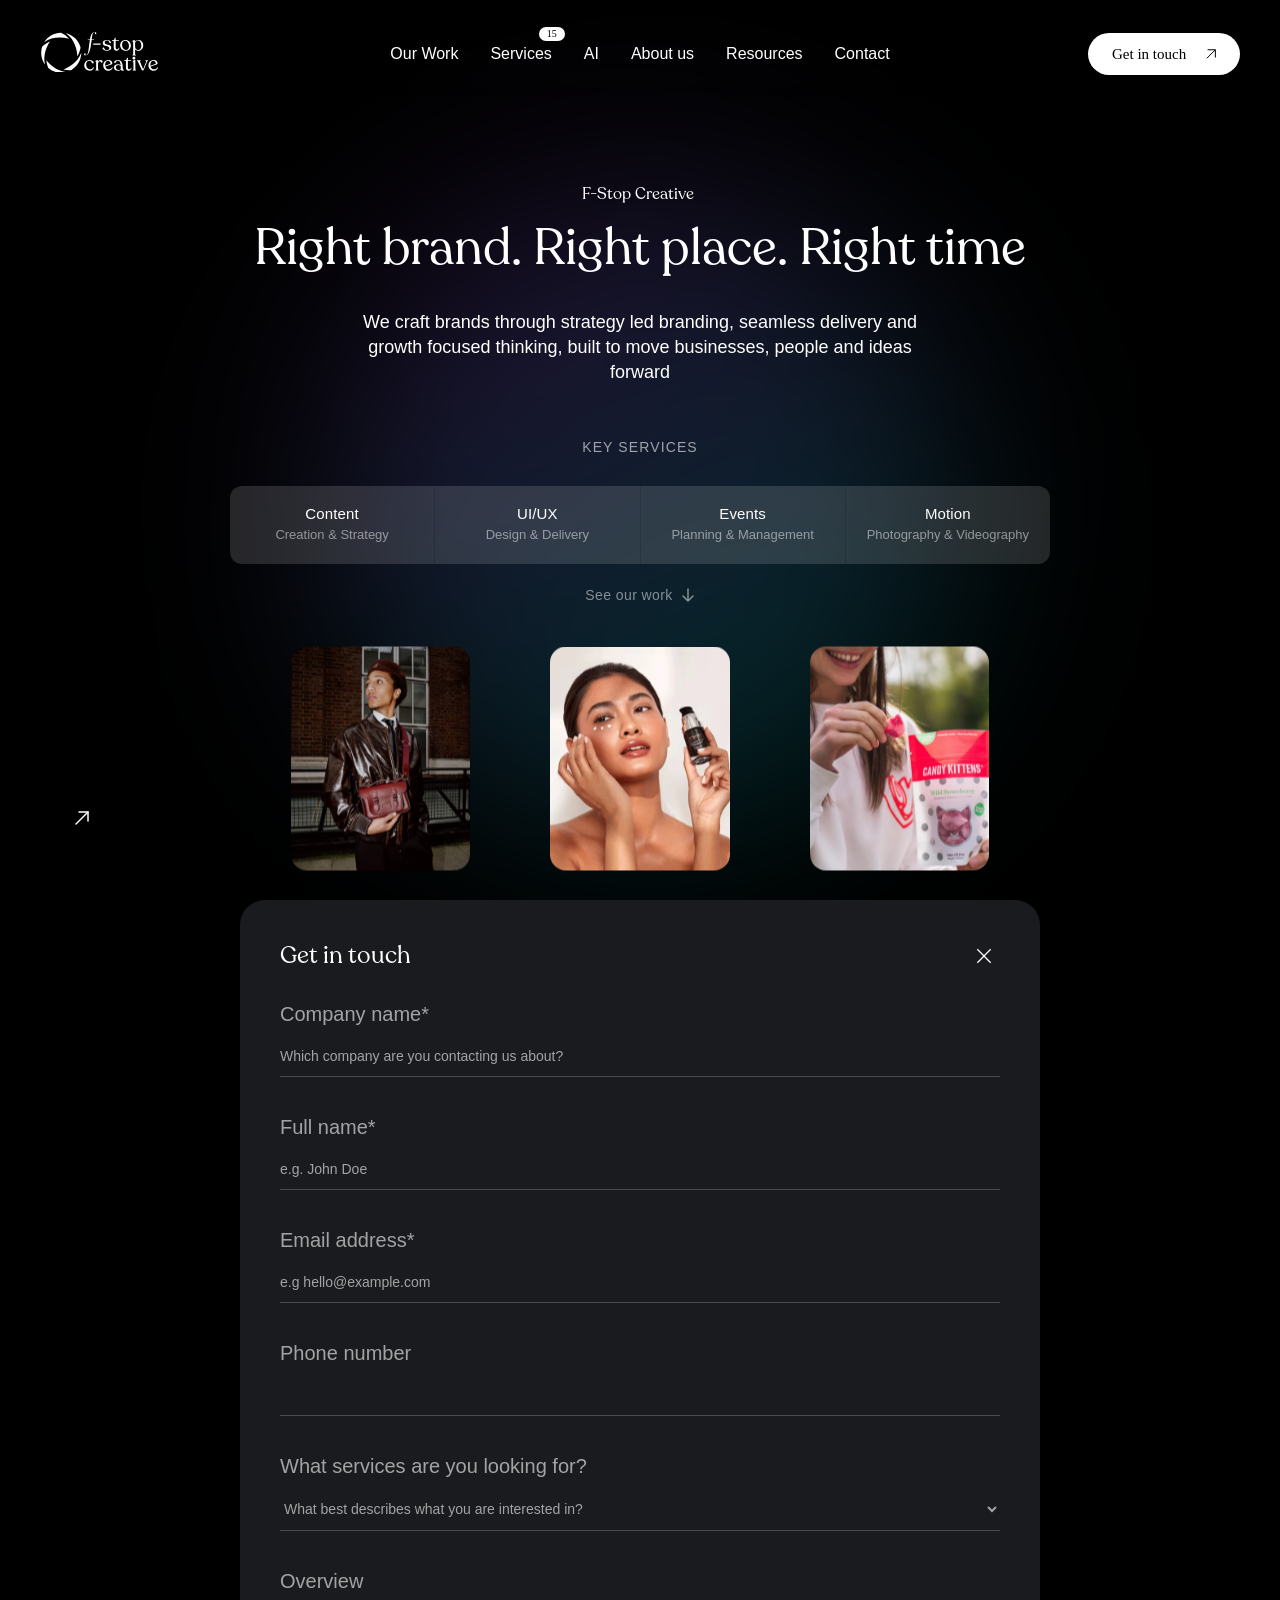
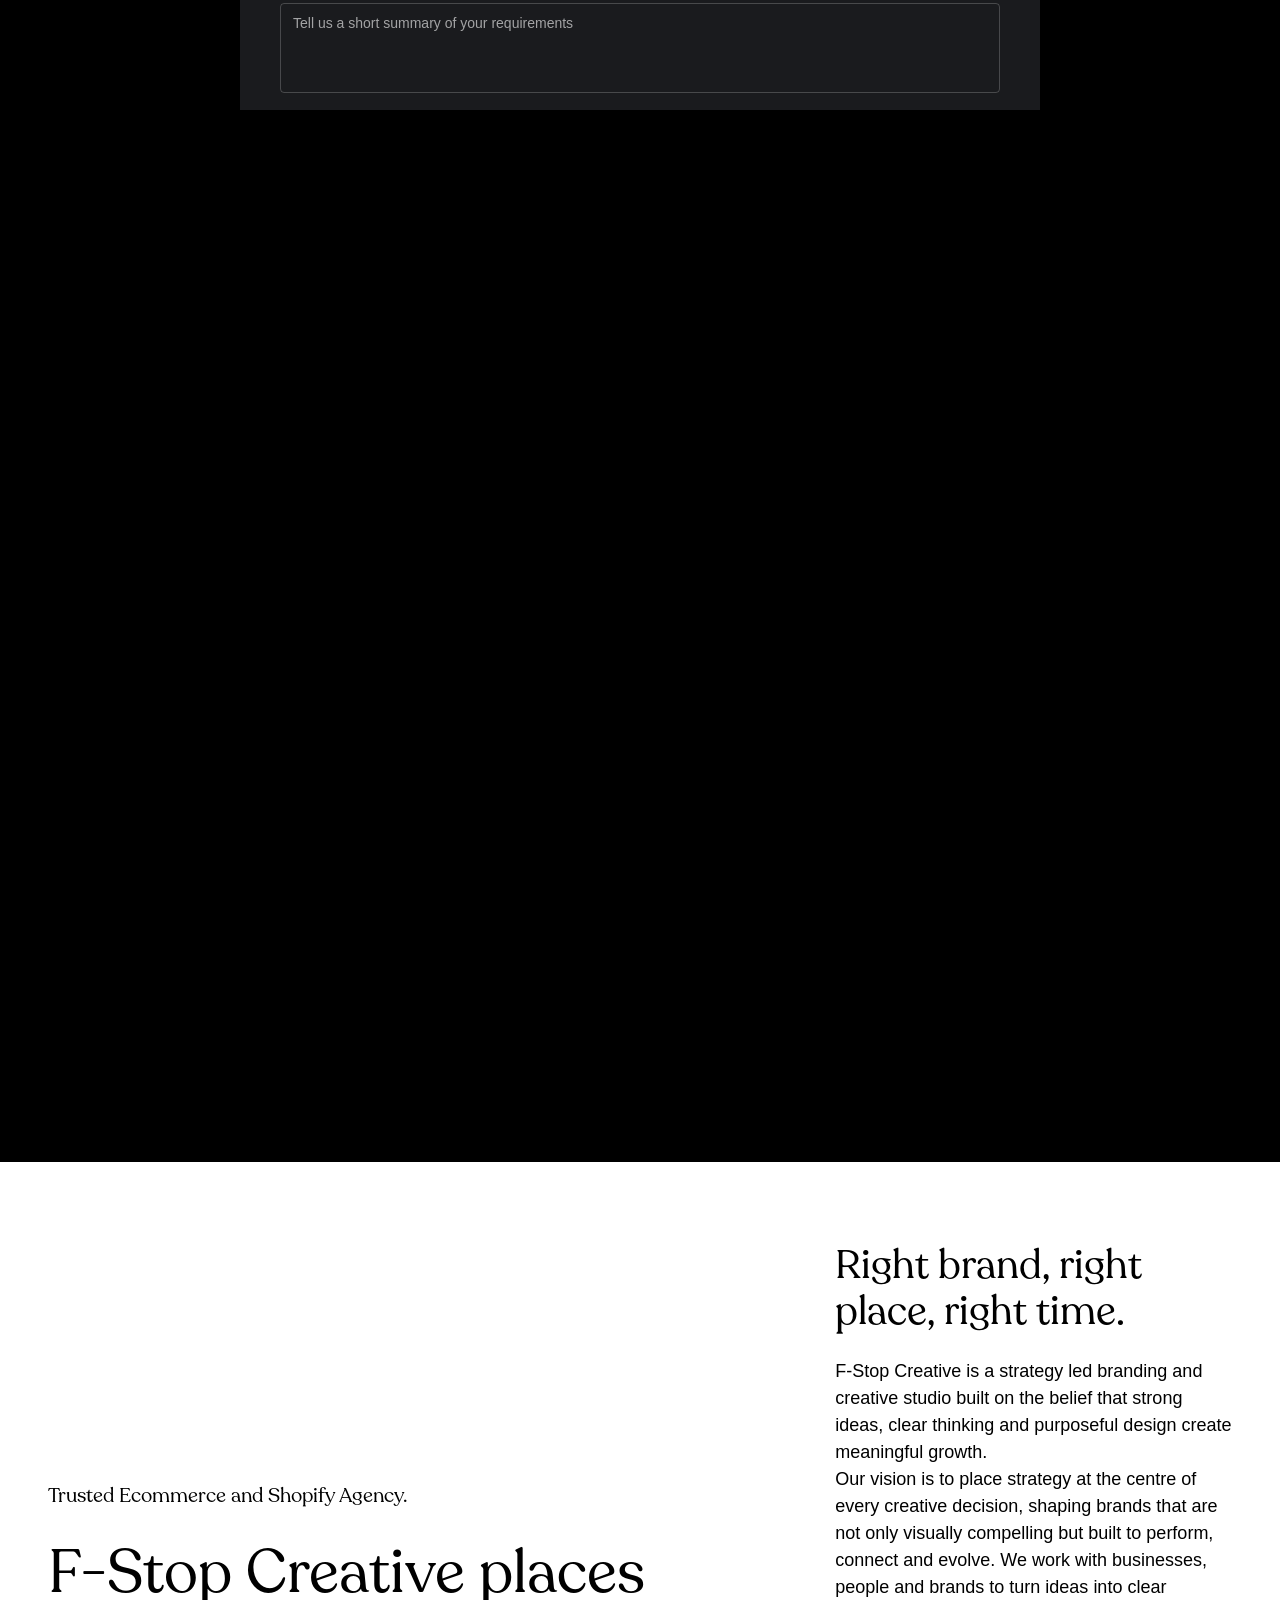
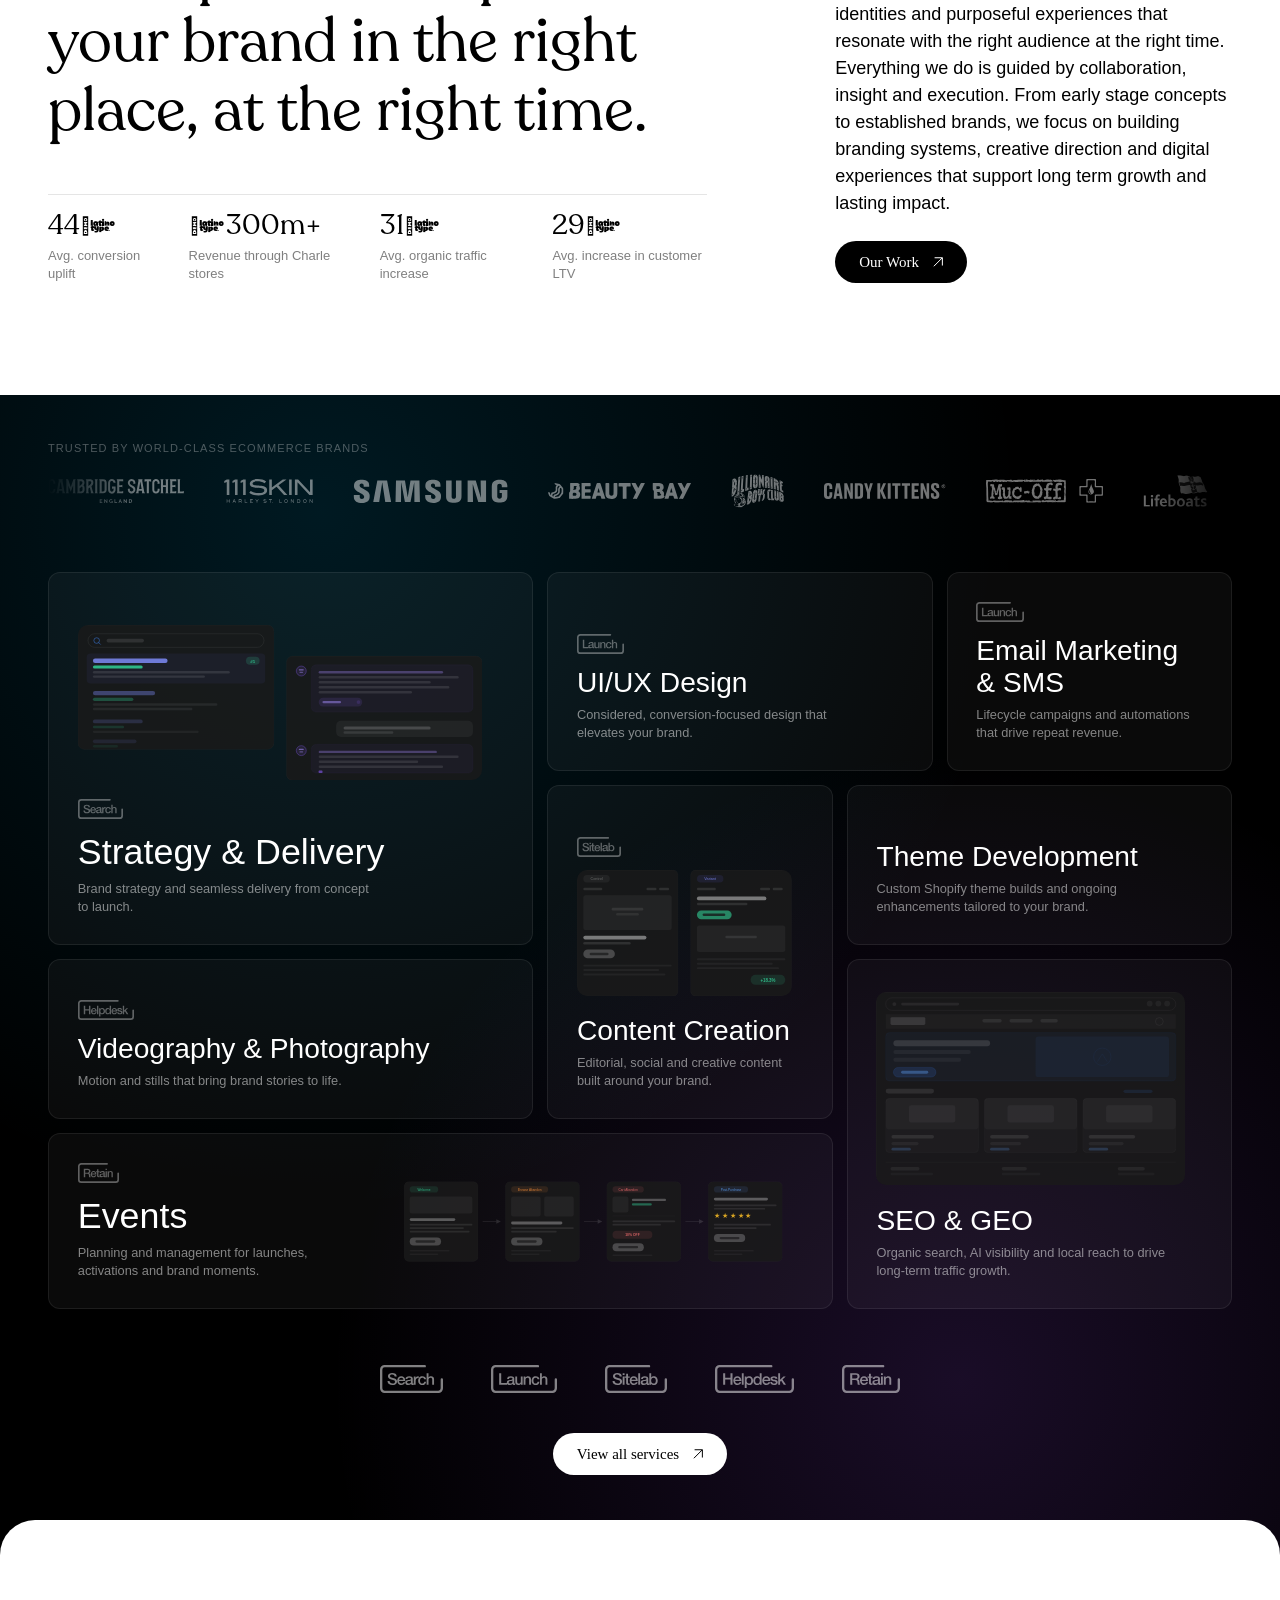
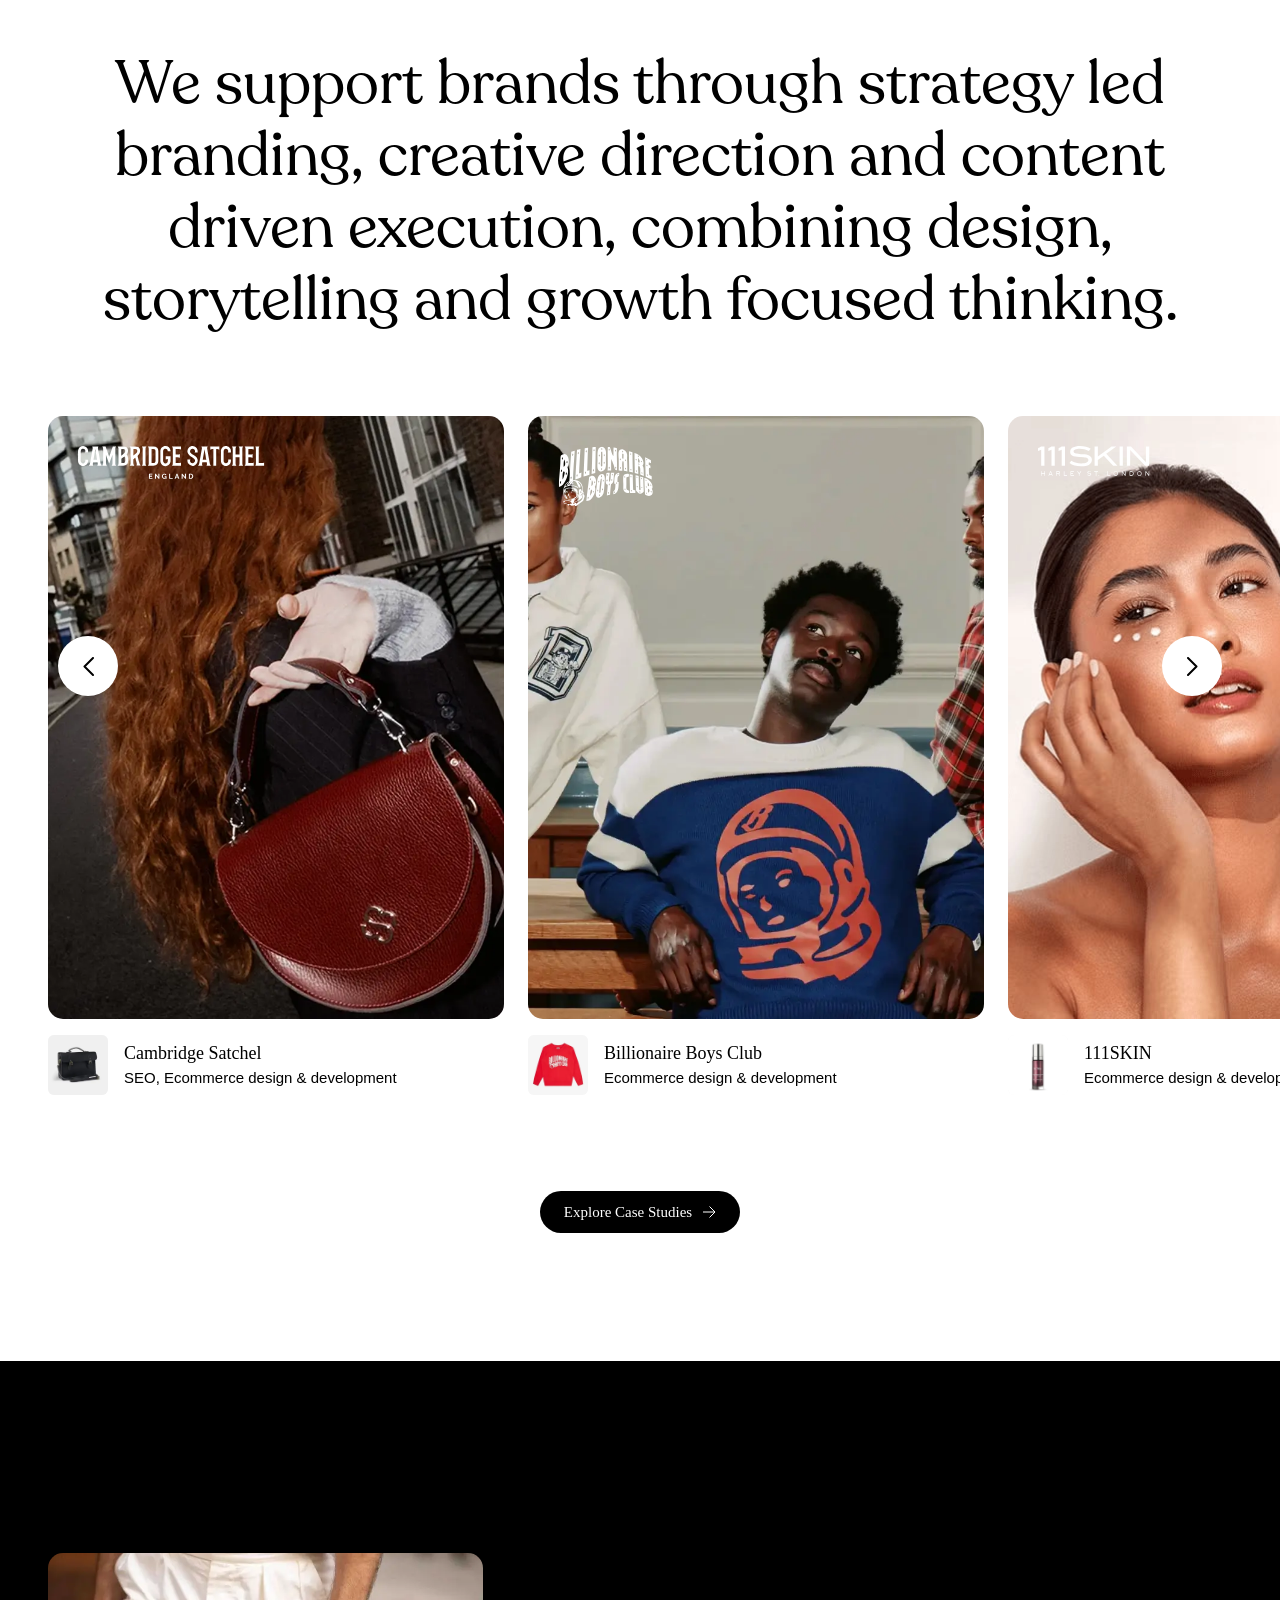
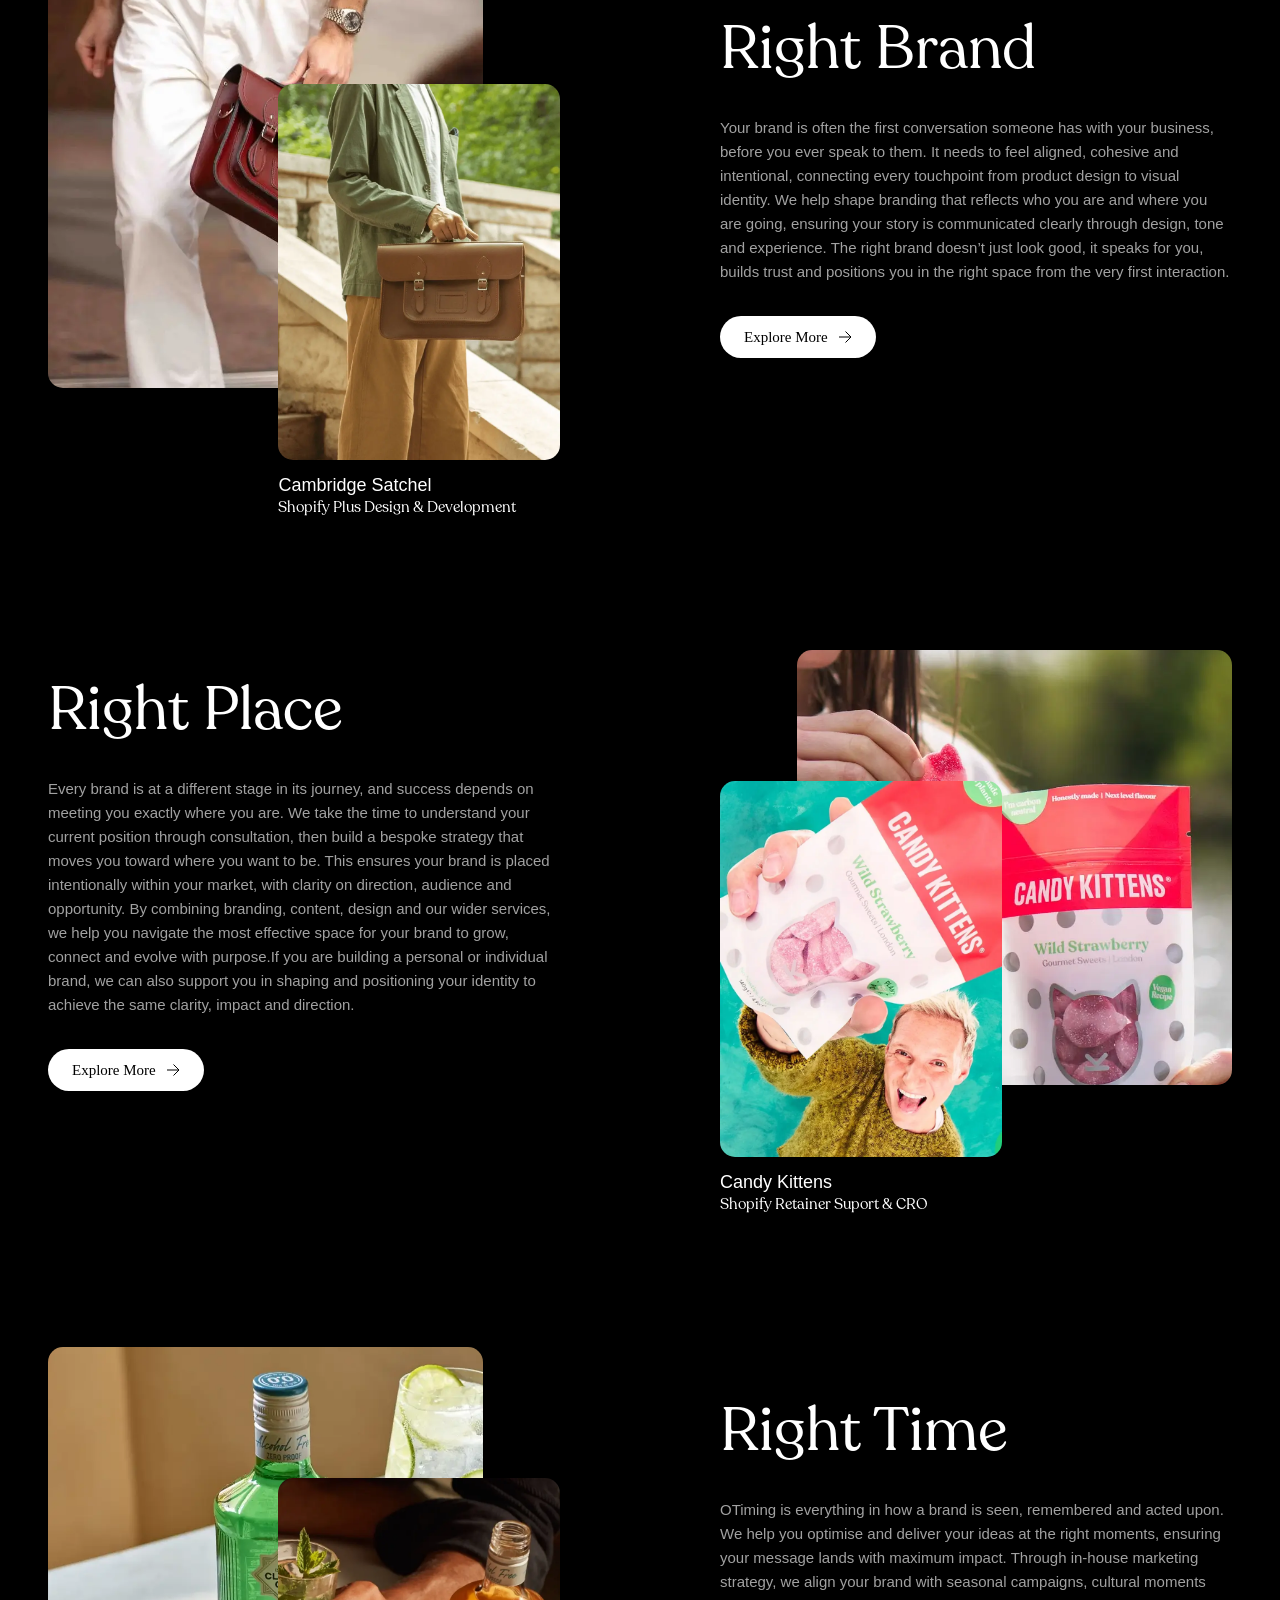
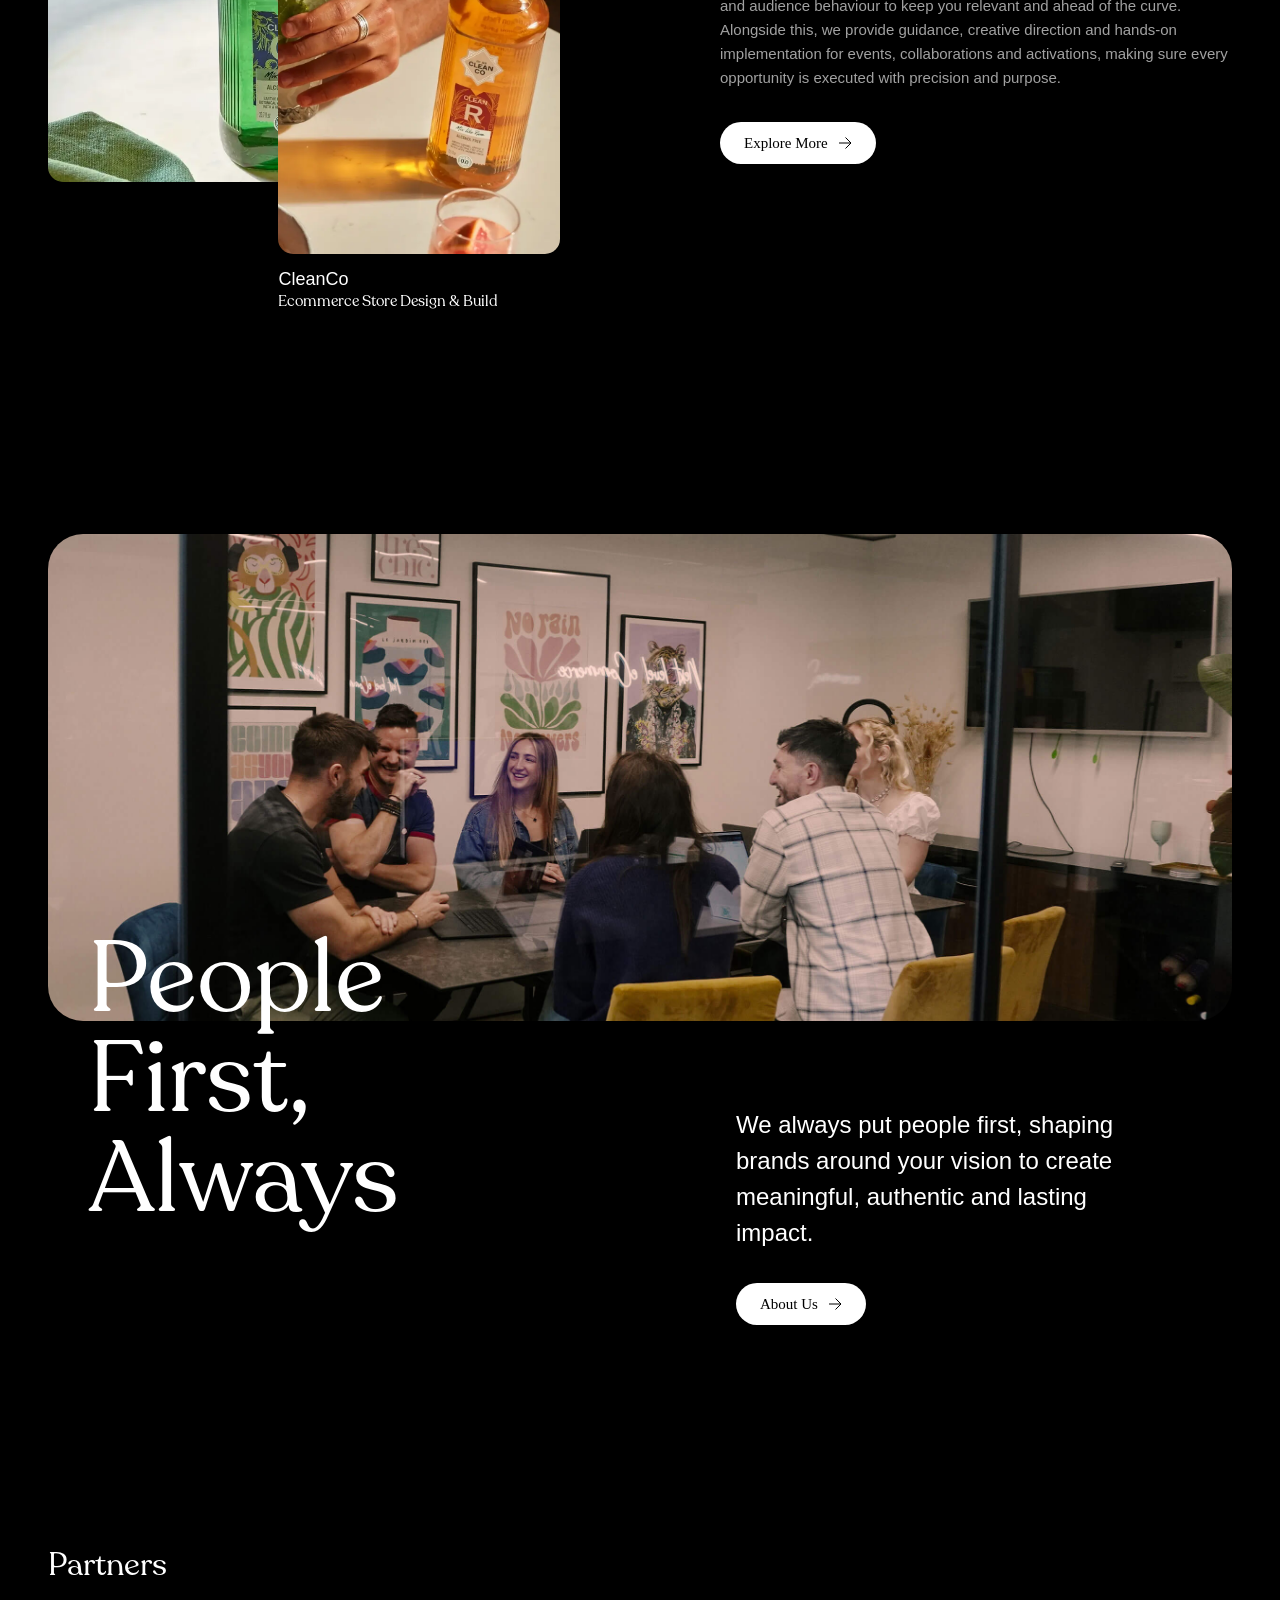
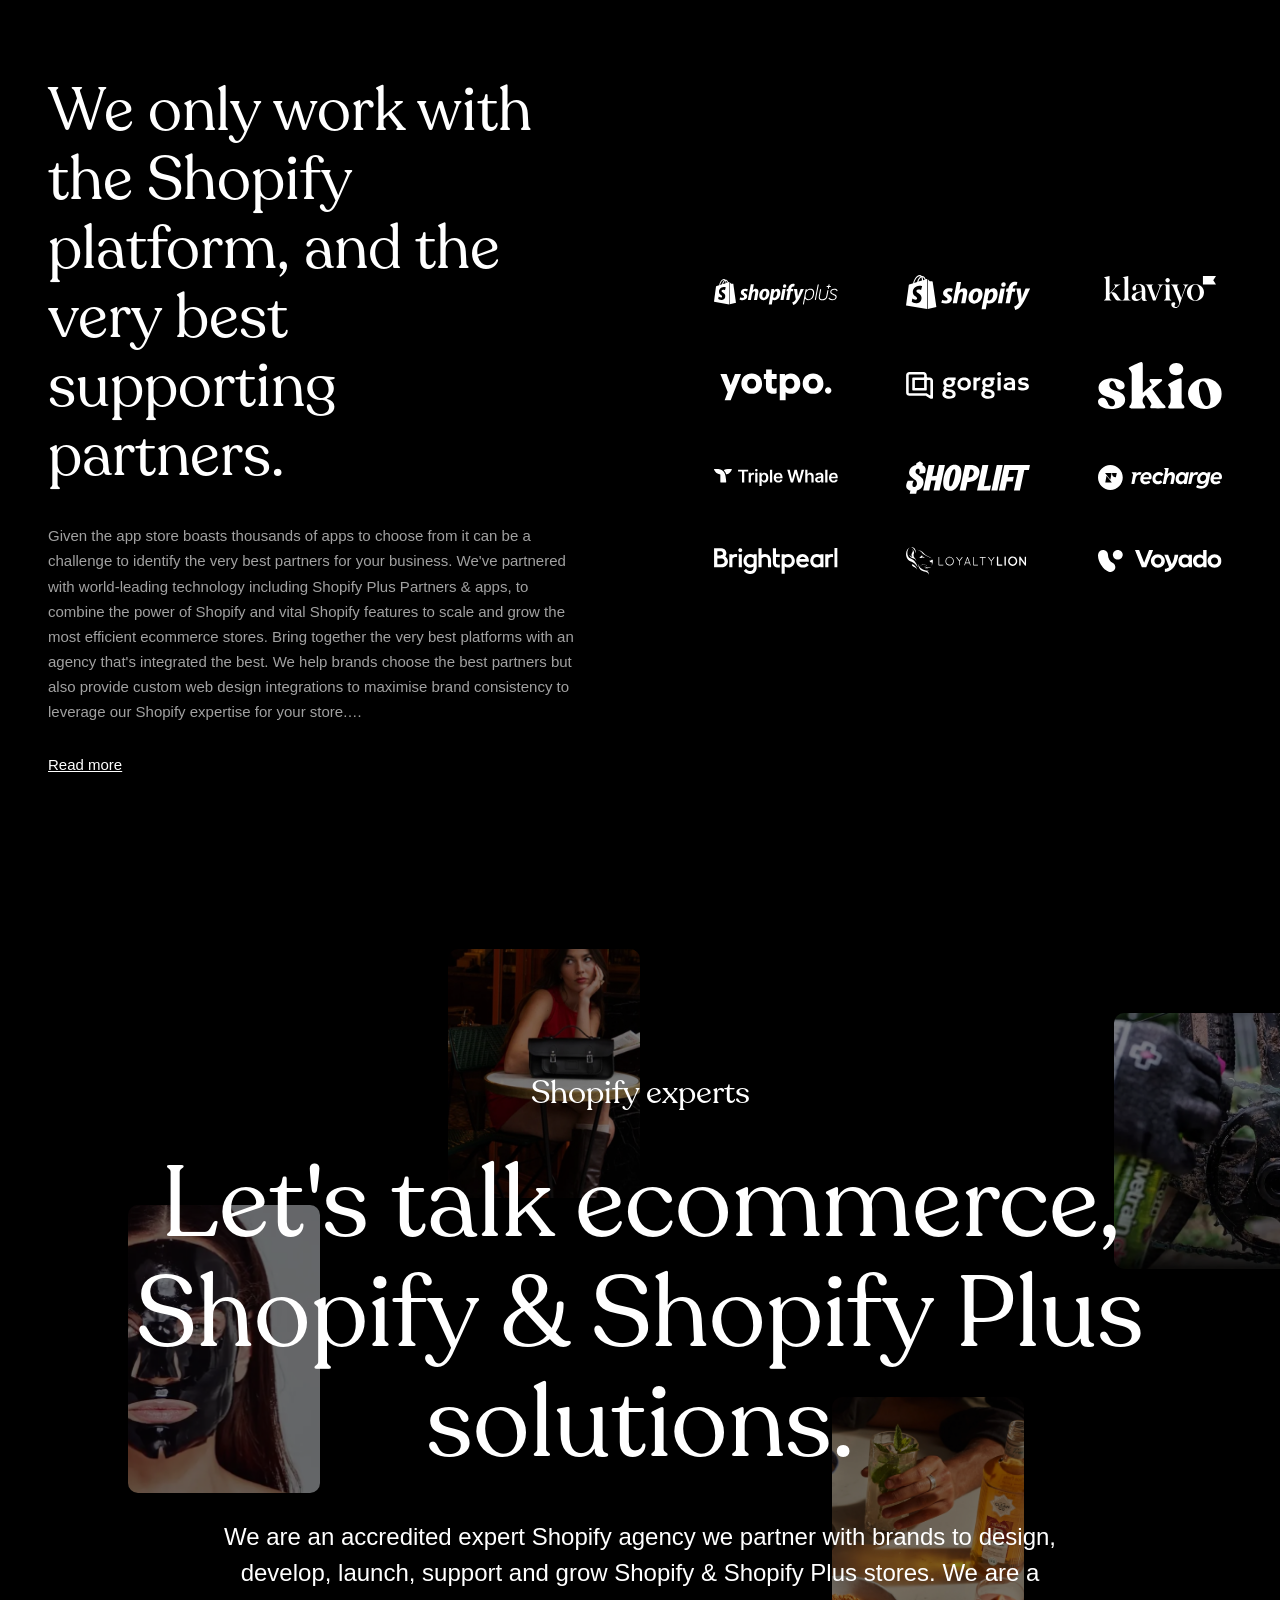
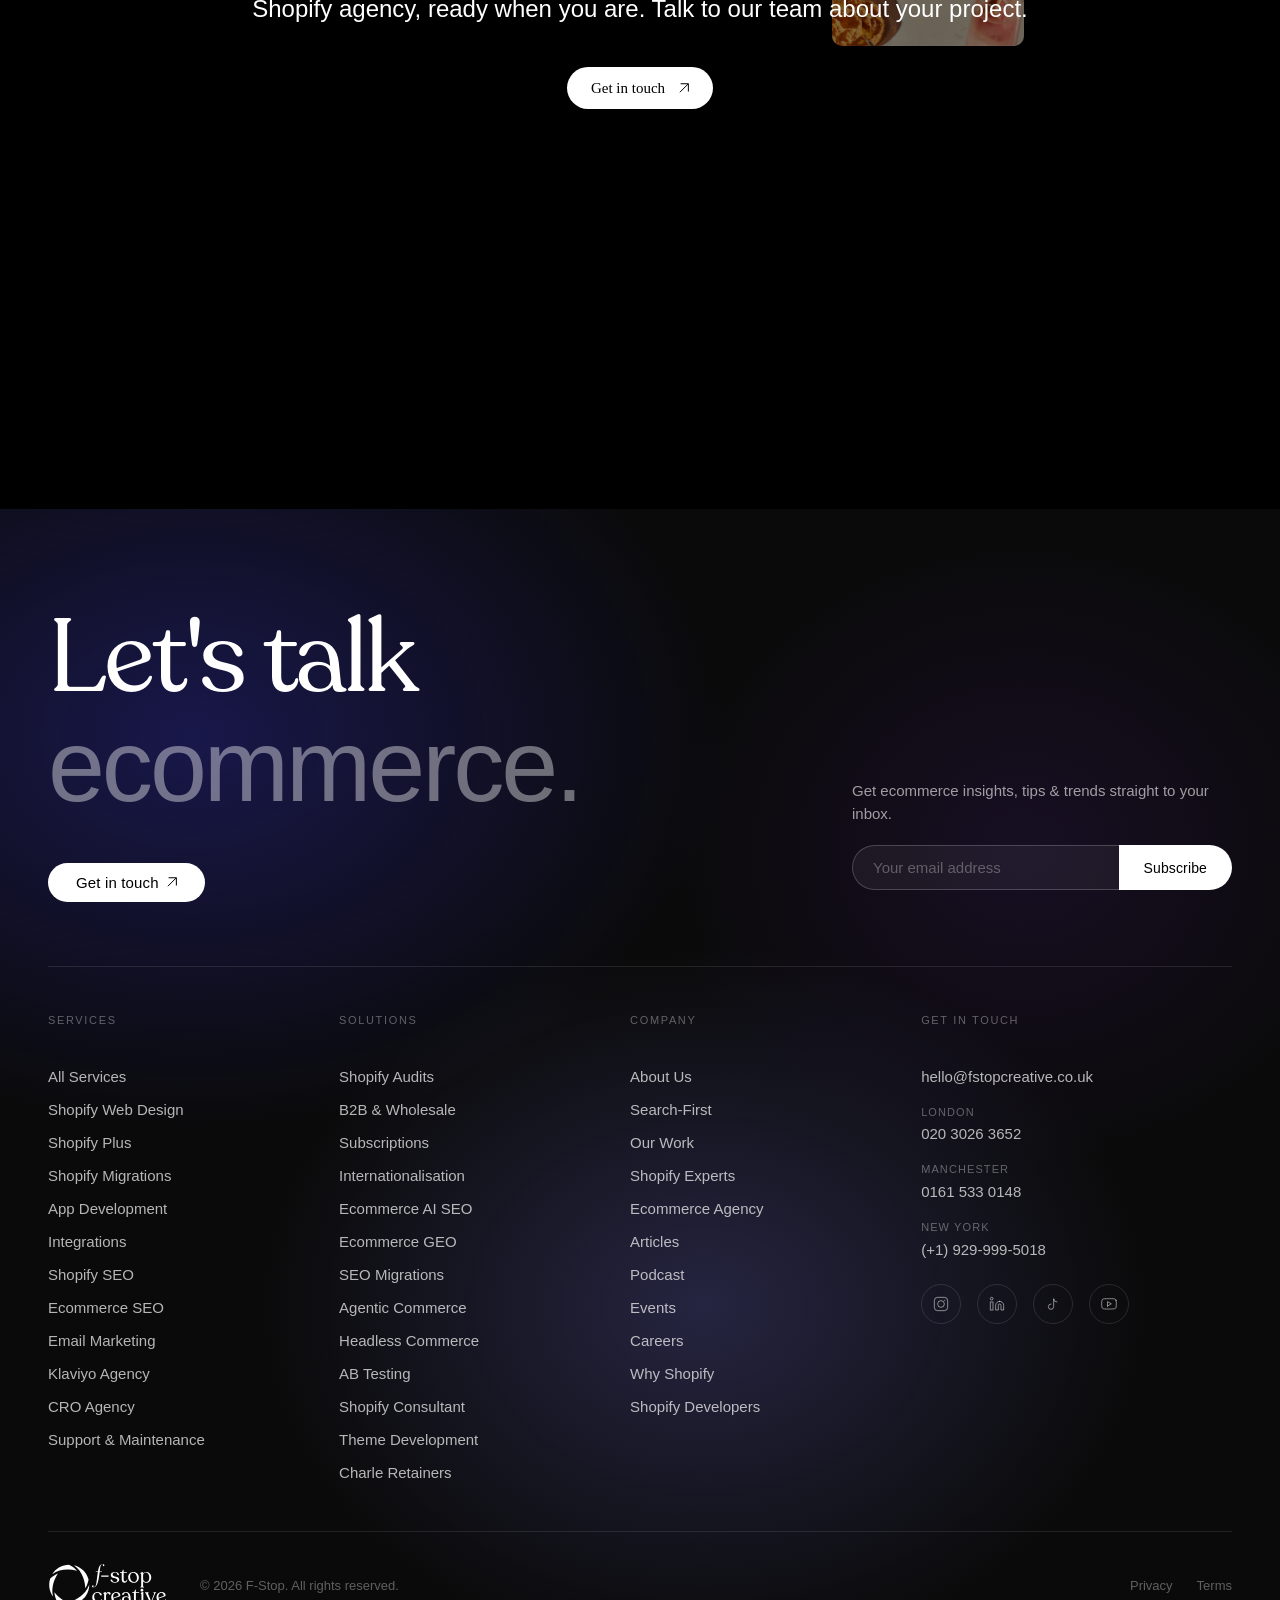
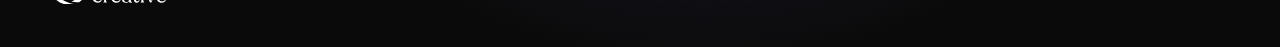
==== commit e5c3afc2: "2" ====
--- a/index.html
+++ b/index.html
@@ -3,7 +3,7 @@
 <html lang="en">
 
 <head>
-  <link rel="stylesheet" href="https://api.fontshare.com/v2/css?f[]=recoleta@300,400,600&f[]=neue-montreal@300,500&display=swap">
+
   <meta http-equiv="Content-Type" content="text/html; charset=UTF-8">
   <meta name="facebook-domain-verification" content="af6zd72e0fx0n4wtm8dgjlzg3a56hd">
 
@@ -790,7 +790,7 @@
 
     .floating-cta__text svg text {
       fill: #fff;
-      font-family: "Neue Montreal", sans-serif;
+      font-family: "Neue Montreal", -apple-system, BlinkMacSystemFont, "Segoe UI", Inter, "Helvetica Neue", Arial, sans-serif;
       font-size: 11.5px;
       letter-spacing: 3.5px;
       text-transform: uppercase
@@ -965,7 +965,7 @@
     }
 
     .nl-popup__heading {
-      font-family: 'Neue Montreal', sans-serif;
+      font-family: 'Neue Montreal', -apple-system, BlinkMacSystemFont, "Segoe UI", Inter, "Helvetica Neue", Arial, sans-serif;
       font-size: clamp(22px, 3vw, 28px);
       font-weight: 400;
       line-height: 1.2;
@@ -974,7 +974,7 @@
     }
 
     .nl-popup__desc {
-      font-family: 'Neue Montreal', sans-serif;
+      font-family: 'Neue Montreal', -apple-system, BlinkMacSystemFont, "Segoe UI", Inter, "Helvetica Neue", Arial, sans-serif;
       font-size: 14px;
       line-height: 1.6;
       color: rgba(255, 255, 255, 0.55);
@@ -994,7 +994,7 @@
       border: 1px solid rgba(255, 255, 255, 0.12);
       border-radius: 50px 0 0 50px;
       color: #fff;
-      font-family: 'Neue Montreal', sans-serif;
+      font-family: 'Neue Montreal', -apple-system, BlinkMacSystemFont, "Segoe UI", Inter, "Helvetica Neue", Arial, sans-serif;
       font-size: 14px;
       outline: none;
       transition: border-color .25s, background .25s;
@@ -1018,7 +1018,7 @@
       border: 1px solid rgba(255, 255, 255, 0.12);
       border-left: none;
       border-radius: 0 50px 50px 0;
-      font-family: 'Neue Montreal', sans-serif;
+      font-family: 'Neue Montreal', -apple-system, BlinkMacSystemFont, "Segoe UI", Inter, "Helvetica Neue", Arial, sans-serif;
       font-size: 14px;
       font-weight: 400;
       cursor: pointer;
@@ -1598,7 +1598,7 @@
         padding: 0.4rem 1rem;
         border: 1px solid rgba(255, 255, 255, 0.2);
         border-radius: 999px;
-        font-family: "Neue Montreal", sans-serif;
+        font-family: "Neue Montreal", -apple-system, BlinkMacSystemFont, "Segoe UI", Inter, "Helvetica Neue", Arial, sans-serif;
         font-size: 0.85rem;
         color: rgba(255, 255, 255, 0.6);
         text-decoration: none;
@@ -1612,7 +1612,7 @@
       }
 
       .sv6__heading {
-        font-family: "Neue Montreal", sans-serif;
+        font-family: "Neue Montreal", -apple-system, BlinkMacSystemFont, "Segoe UI", Inter, "Helvetica Neue", Arial, sans-serif;
         font-size: clamp(2rem, 4vw, 3rem);
         font-weight: 400;
         color: #fff;
@@ -1743,14 +1743,14 @@
       }
 
       .sv6__cell-number {
-        font-family: "Neue Montreal", sans-serif;
+        font-family: "Neue Montreal", -apple-system, BlinkMacSystemFont, "Segoe UI", Inter, "Helvetica Neue", Arial, sans-serif;
         font-size: 0;
         visibility: hidden;
         margin-bottom: auto;
       }
 
       .sv6__cell-name {
-        font-family: "Neue Montreal", sans-serif;
+        font-family: "Neue Montreal", -apple-system, BlinkMacSystemFont, "Segoe UI", Inter, "Helvetica Neue", Arial, sans-serif;
         font-size: clamp(1.3rem, 2.2vw, 2rem);
         font-weight: 400;
         line-height: 1.15;
@@ -1788,7 +1788,7 @@
       }
 
       .sv6__cell-desc {
-        font-family: "Neue Montreal", sans-serif;
+        font-family: "Neue Montreal", -apple-system, BlinkMacSystemFont, "Segoe UI", Inter, "Helvetica Neue", Arial, sans-serif;
         font-size: 0.8rem;
         line-height: 1.4;
         color: rgba(255, 255, 255, 0.5);
@@ -2617,7 +2617,7 @@
       }
 
       .sv6__logos-label {
-        font-family: "Neue Montreal", sans-serif;
+        font-family: "Neue Montreal", -apple-system, BlinkMacSystemFont, "Segoe UI", Inter, "Helvetica Neue", Arial, sans-serif;
         font-size: 0.6875rem;
         letter-spacing: 0.1em;
         text-transform: uppercase;
@@ -4022,7 +4022,7 @@
     }
 
     .new-footer__heading em {
-      font-family: "Neue Montreal", sans-serif;
+      font-family: "Neue Montreal", -apple-system, BlinkMacSystemFont, "Segoe UI", Inter, "Helvetica Neue", Arial, sans-serif;
       font-style: normal;
       font-weight: 300;
       color: rgba(255, 255, 255, 0.4);
@@ -4044,7 +4044,7 @@
     }
 
     .new-footer__newsletter-label {
-      font-family: "Neue Montreal", sans-serif;
+      font-family: "Neue Montreal", -apple-system, BlinkMacSystemFont, "Segoe UI", Inter, "Helvetica Neue", Arial, sans-serif;
       font-size: 0.9375rem;
       font-weight: 300;
       color: rgba(255, 255, 255, 0.6);
@@ -4066,7 +4066,7 @@
       border-radius: 50px 0 0 50px;
       background: rgba(255, 255, 255, 0.05);
       color: #fff;
-      font-family: "Neue Montreal", sans-serif;
+      font-family: "Neue Montreal", -apple-system, BlinkMacSystemFont, "Segoe UI", Inter, "Helvetica Neue", Arial, sans-serif;
       font-size: 0.9375rem;
       font-weight: 300;
       outline: none;
@@ -4089,7 +4089,7 @@
       border-radius: 0 50px 50px 0;
       background: #fff;
       color: #000;
-      font-family: "Neue Montreal", sans-serif;
+      font-family: "Neue Montreal", -apple-system, BlinkMacSystemFont, "Segoe UI", Inter, "Helvetica Neue", Arial, sans-serif;
       font-size: 0.875rem;
       font-weight: 400;
       cursor: pointer;
@@ -4103,7 +4103,7 @@
     }
 
     .new-footer__newsletter-msg {
-      font-family: "Neue Montreal", sans-serif;
+      font-family: "Neue Montreal", -apple-system, BlinkMacSystemFont, "Segoe UI", Inter, "Helvetica Neue", Arial, sans-serif;
       font-size: 0.8125rem;
       font-weight: 300;
       margin: 0;
@@ -4125,7 +4125,7 @@
       gap: 0.5rem;
       padding: 0.75rem 1.75rem;
       border-radius: 50px;
-      font-family: "Neue Montreal", sans-serif;
+      font-family: "Neue Montreal", -apple-system, BlinkMacSystemFont, "Segoe UI", Inter, "Helvetica Neue", Arial, sans-serif;
       font-size: 0.9375rem;
       font-weight: 400;
       text-decoration: none;
@@ -4181,7 +4181,7 @@
 
     .new-footer__nav-title {
       display: block;
-      font-family: "Neue Montreal", sans-serif;
+      font-family: "Neue Montreal", -apple-system, BlinkMacSystemFont, "Segoe UI", Inter, "Helvetica Neue", Arial, sans-serif;
       font-size: 0.6875rem;
       font-weight: 500;
       letter-spacing: 0.15em;
@@ -4200,7 +4200,7 @@
     }
 
     .new-footer__nav-link {
-      font-family: "Neue Montreal", sans-serif;
+      font-family: "Neue Montreal", -apple-system, BlinkMacSystemFont, "Segoe UI", Inter, "Helvetica Neue", Arial, sans-serif;
       font-size: 0.9375rem;
       font-weight: 300;
       color: rgba(255, 255, 255, 0.7);
@@ -4214,7 +4214,7 @@
     }
 
     .new-footer__nav-text {
-      font-family: "Neue Montreal", sans-serif;
+      font-family: "Neue Montreal", -apple-system, BlinkMacSystemFont, "Segoe UI", Inter, "Helvetica Neue", Arial, sans-serif;
       font-size: 0.9375rem;
       font-weight: 300;
       color: rgba(255, 255, 255, 0.7);
@@ -4231,7 +4231,7 @@
     }
 
     .new-footer__location-name {
-      font-family: "Neue Montreal", sans-serif;
+      font-family: "Neue Montreal", -apple-system, BlinkMacSystemFont, "Segoe UI", Inter, "Helvetica Neue", Arial, sans-serif;
       font-size: 0.6875rem;
       font-weight: 500;
       letter-spacing: 0.1em;
@@ -4242,7 +4242,7 @@
 
     /* ── 4th column: Follow ── */
     .new-footer__follow-text {
-      font-family: "Neue Montreal", sans-serif;
+      font-family: "Neue Montreal", -apple-system, BlinkMacSystemFont, "Segoe UI", Inter, "Helvetica Neue", Arial, sans-serif;
       font-size: 0.9375rem;
       font-weight: 300;
       color: rgba(255, 255, 255, 0.5);
@@ -4312,7 +4312,7 @@
     }
 
     .new-footer__copyright {
-      font-family: "Neue Montreal", sans-serif;
+      font-family: "Neue Montreal", -apple-system, BlinkMacSystemFont, "Segoe UI", Inter, "Helvetica Neue", Arial, sans-serif;
       font-size: 0.8125rem;
       color: rgba(255, 255, 255, 0.35);
       margin: 0;
@@ -4326,7 +4326,7 @@
     }
 
     .new-footer__bottom-link {
-      font-family: "Neue Montreal", sans-serif;
+      font-family: "Neue Montreal", -apple-system, BlinkMacSystemFont, "Segoe UI", Inter, "Helvetica Neue", Arial, sans-serif;
       font-size: 0.8125rem;
       color: rgba(255, 255, 255, 0.35);
       text-decoration: none;
--- a/assets/css/style.css
+++ b/assets/css/style.css
@@ -1,3 +1,11 @@
+@font-face {
+  font-family: 'Recoleta';
+  src: url('../fonts/Recoleta-Regular.otf') format('opentype');
+  font-weight: 100 900;
+  font-style: normal;
+  font-display: swap;
+}
+
 * {
   box-sizing: border-box;
 }
@@ -172,7 +180,7 @@
   Global
 ------------------------------------------------------------------------------*/
 body {
-  font-family: "Neue Montreal", sans-serif;
+  font-family: "Neue Montreal", -apple-system, BlinkMacSystemFont, "Segoe UI", Inter, "Helvetica Neue", Arial, sans-serif;
   font-size: 16px;
   background-color: black;
   -webkit-font-smoothing: antialiased;
@@ -537,7 +545,7 @@
 .mobile-navigation__link {
   position: relative;
   padding: 0;
-  font-family: "Neue Montreal", sans-serif;
+  font-family: "Neue Montreal", -apple-system, BlinkMacSystemFont, "Segoe UI", Inter, "Helvetica Neue", Arial, sans-serif;
   font-size: 2.215rem;
   line-height: 1.5;
   color: white;
@@ -769,7 +777,7 @@
 .new-mobile-navigation__link {
   position: relative;
   padding: 0;
-  font-family: "Neue Montreal", sans-serif;
+  font-family: "Neue Montreal", -apple-system, BlinkMacSystemFont, "Segoe UI", Inter, "Helvetica Neue", Arial, sans-serif;
   font-size: 2.215rem;
   line-height: 1.5;
   color: white;
@@ -2493,7 +2501,7 @@
 }
 
 .services__navigation__link {
-  font-family: "Neue Montreal", sans-serif;
+  font-family: "Neue Montreal", -apple-system, BlinkMacSystemFont, "Segoe UI", Inter, "Helvetica Neue", Arial, sans-serif;
   font-size: clamp(40px, 5vw, 60px);
   font-weight: 400;
   line-height: 1;
@@ -2940,7 +2948,7 @@
 }
 
 .faqs__left__heading {
-  font-family: "Neue Montreal", sans-serif;
+  font-family: "Neue Montreal", -apple-system, BlinkMacSystemFont, "Segoe UI", Inter, "Helvetica Neue", Arial, sans-serif;
   font-size: clamp(40px, 5vw, 60px);
   font-weight: 400;
   line-height: 1;
@@ -3118,7 +3126,7 @@
 }
 
 .service-faqs__left__heading {
-  font-family: "Neue Montreal", sans-serif;
+  font-family: "Neue Montreal", -apple-system, BlinkMacSystemFont, "Segoe UI", Inter, "Helvetica Neue", Arial, sans-serif;
   font-size: clamp(40px, 5vw, 60px);
   font-weight: 400;
   line-height: 1;
@@ -3269,7 +3277,7 @@
 /* === Site-wide typography (Recoleta headings + Neue Montreal body) === */
 body,
 input, select, textarea, button {
-  font-family: 'Neue Montreal', sans-serif;
+  font-family: 'Neue Montreal', -apple-system, BlinkMacSystemFont, "Segoe UI", Inter, "Helvetica Neue", Arial, sans-serif;
   font-weight: 500;
 }
 .text-light, .text-supporting, small, .small, figcaption {
--- a/assets/css/new-home.css
+++ b/assets/css/new-home.css
@@ -160,7 +160,7 @@
   align-items: center;
   gap: 0.5rem;
   margin-top: 1.5rem;
-  font-family: "Neue Montreal", sans-serif;
+  font-family: "Neue Montreal", -apple-system, BlinkMacSystemFont, "Segoe UI", Inter, "Helvetica Neue", Arial, sans-serif;
   font-size: 0.875rem;
   color: rgba(255, 255, 255, 0.5);
   text-decoration: none;
@@ -218,7 +218,7 @@
 }
 .floating-cta__text svg text {
   fill: #fff;
-  font-family: "Neue Montreal", sans-serif;
+  font-family: "Neue Montreal", -apple-system, BlinkMacSystemFont, "Segoe UI", Inter, "Helvetica Neue", Arial, sans-serif;
   font-size: 11.5px;
   letter-spacing: 3.5px;
   text-transform: uppercase;
@@ -450,7 +450,7 @@
 }
 
 .about-charle__stat-label {
-  font-family: "Neue Montreal", sans-serif;
+  font-family: "Neue Montreal", -apple-system, BlinkMacSystemFont, "Segoe UI", Inter, "Helvetica Neue", Arial, sans-serif;
   font-size: 0.75rem;
   line-height: 1.4;
   color: rgba(0, 0, 0, 0.5);
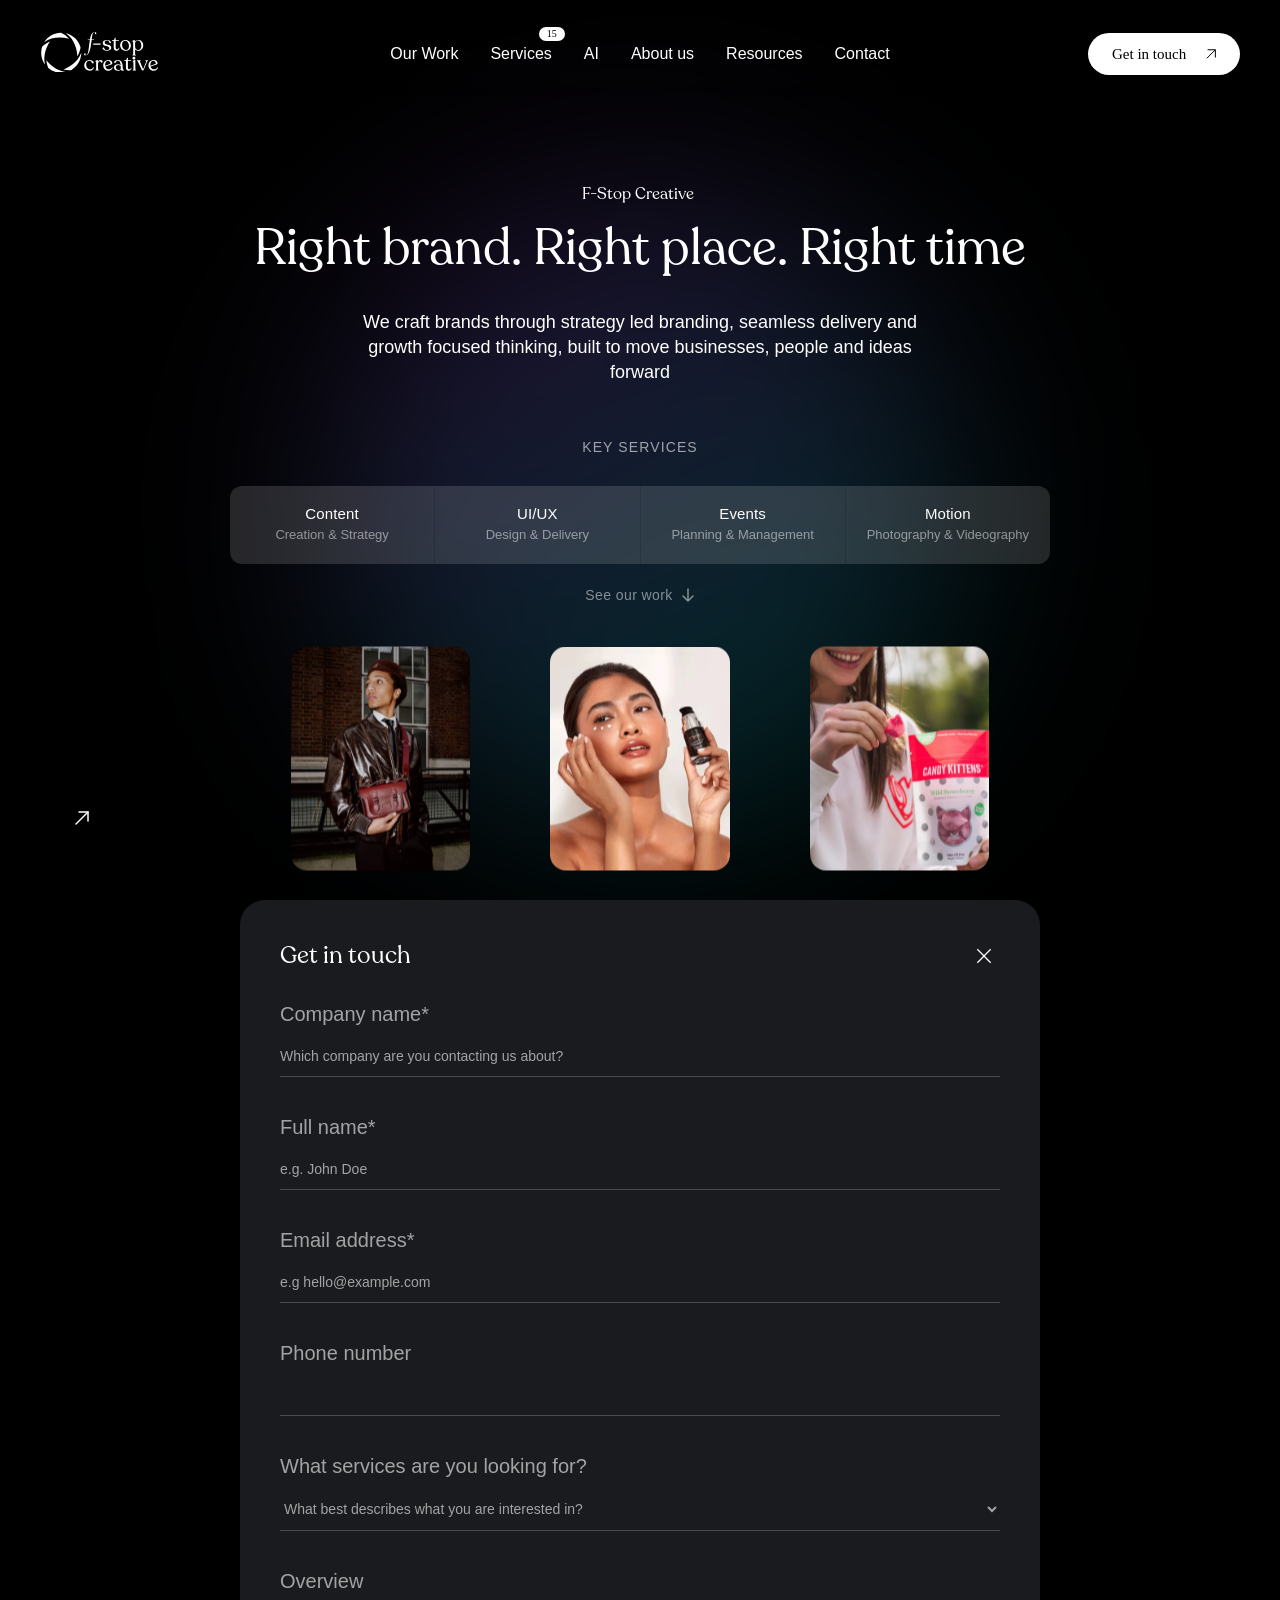
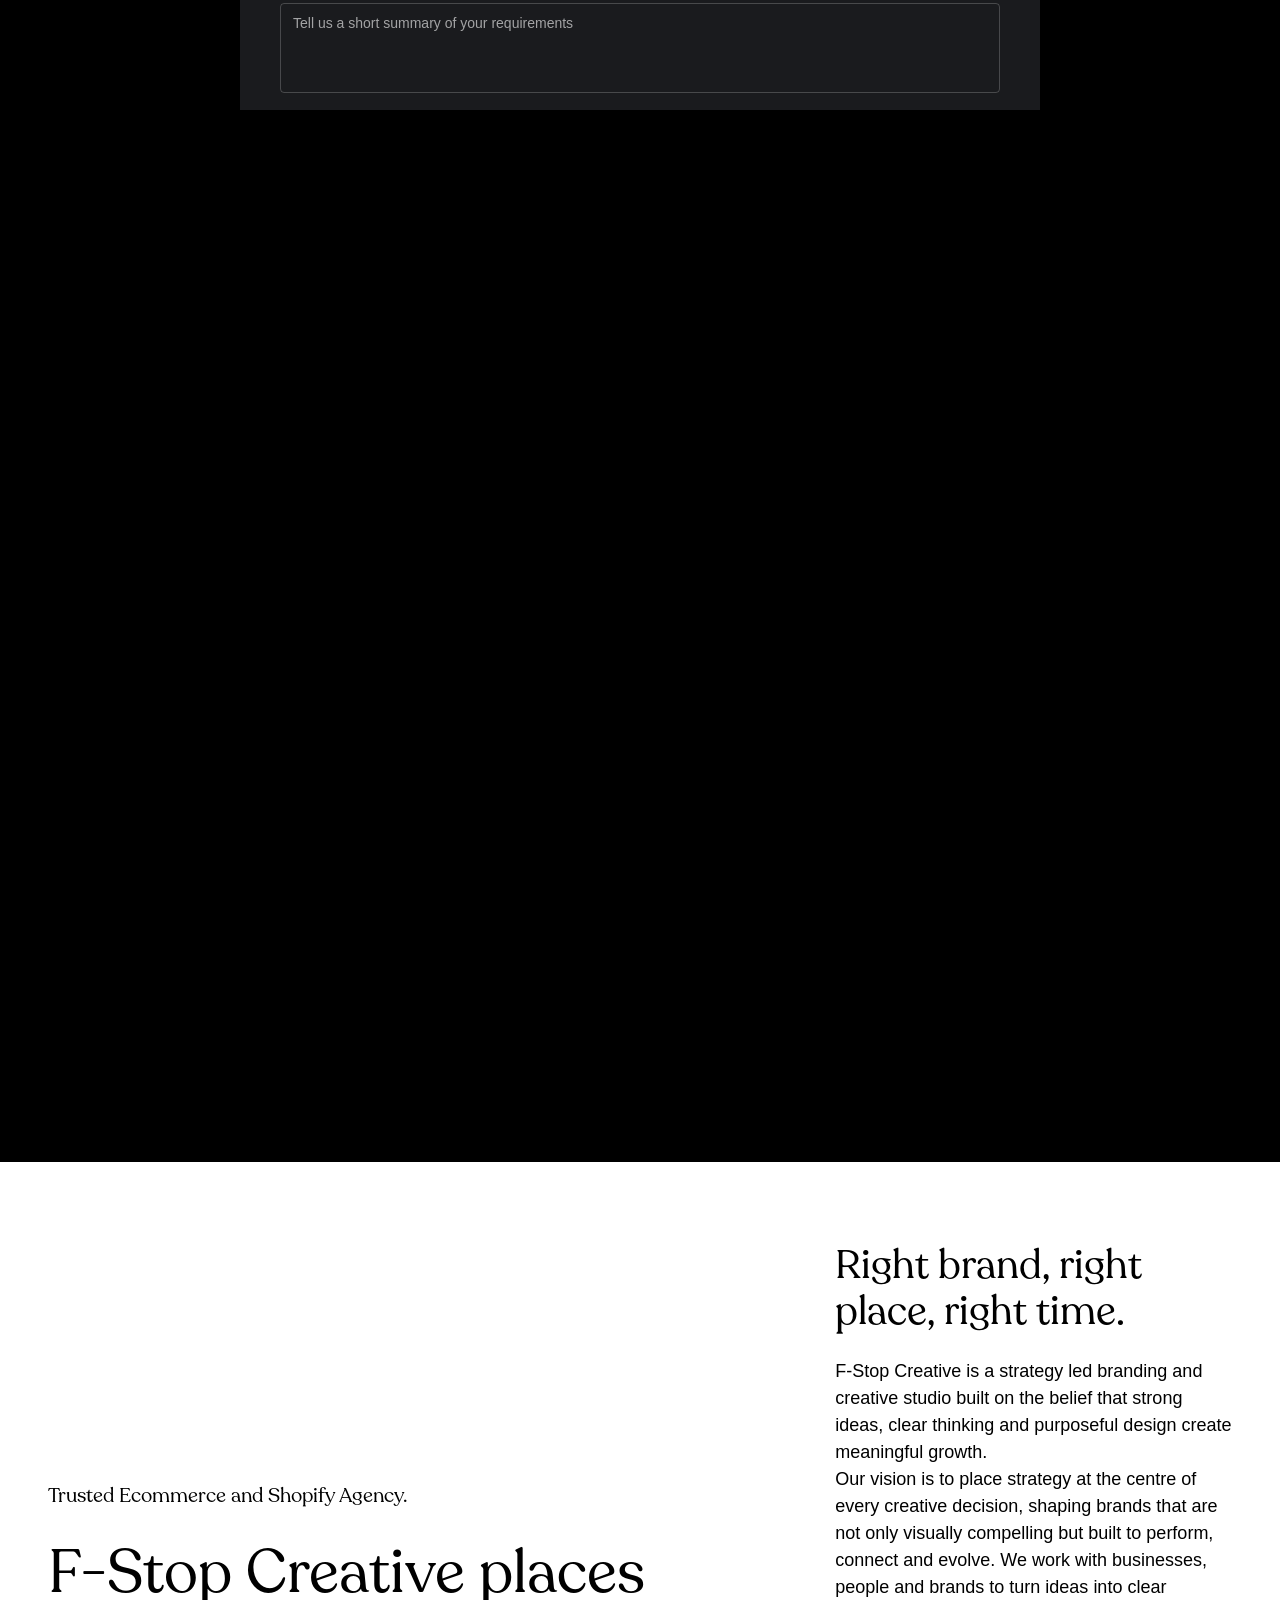
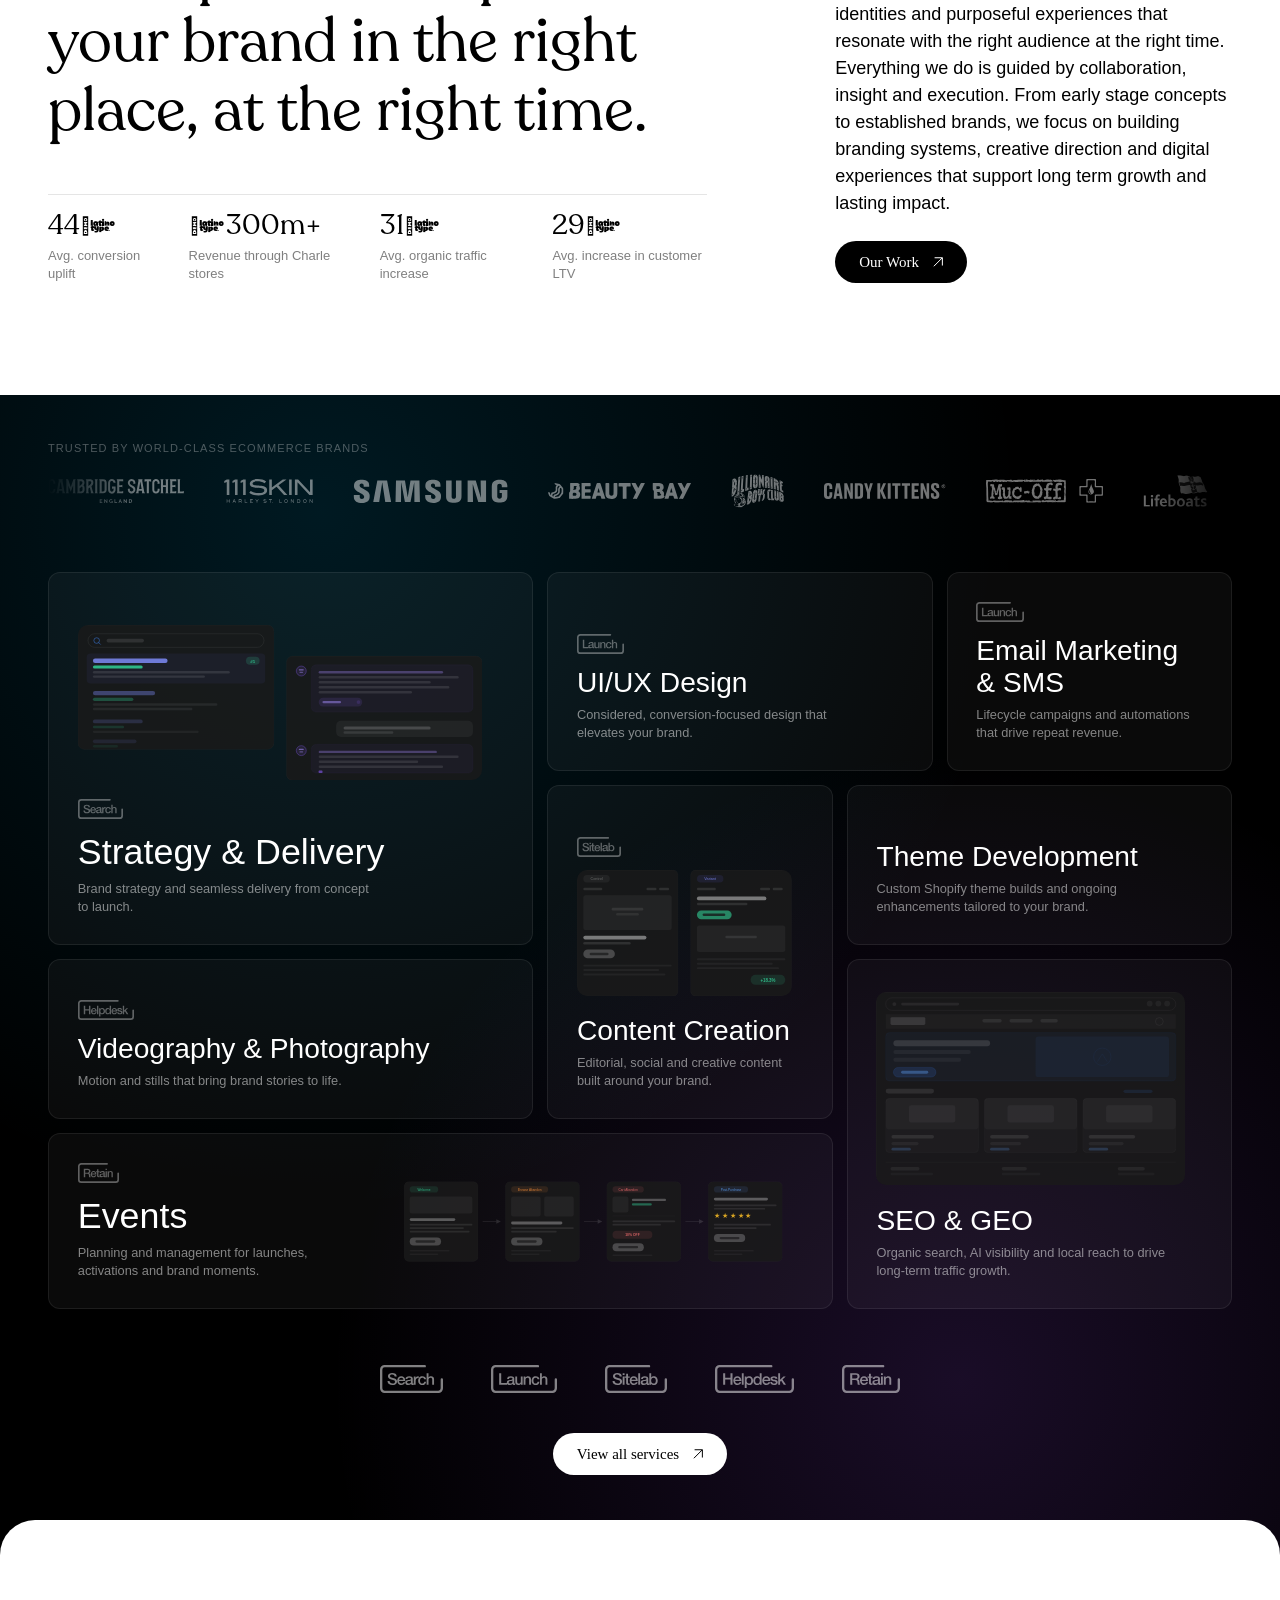
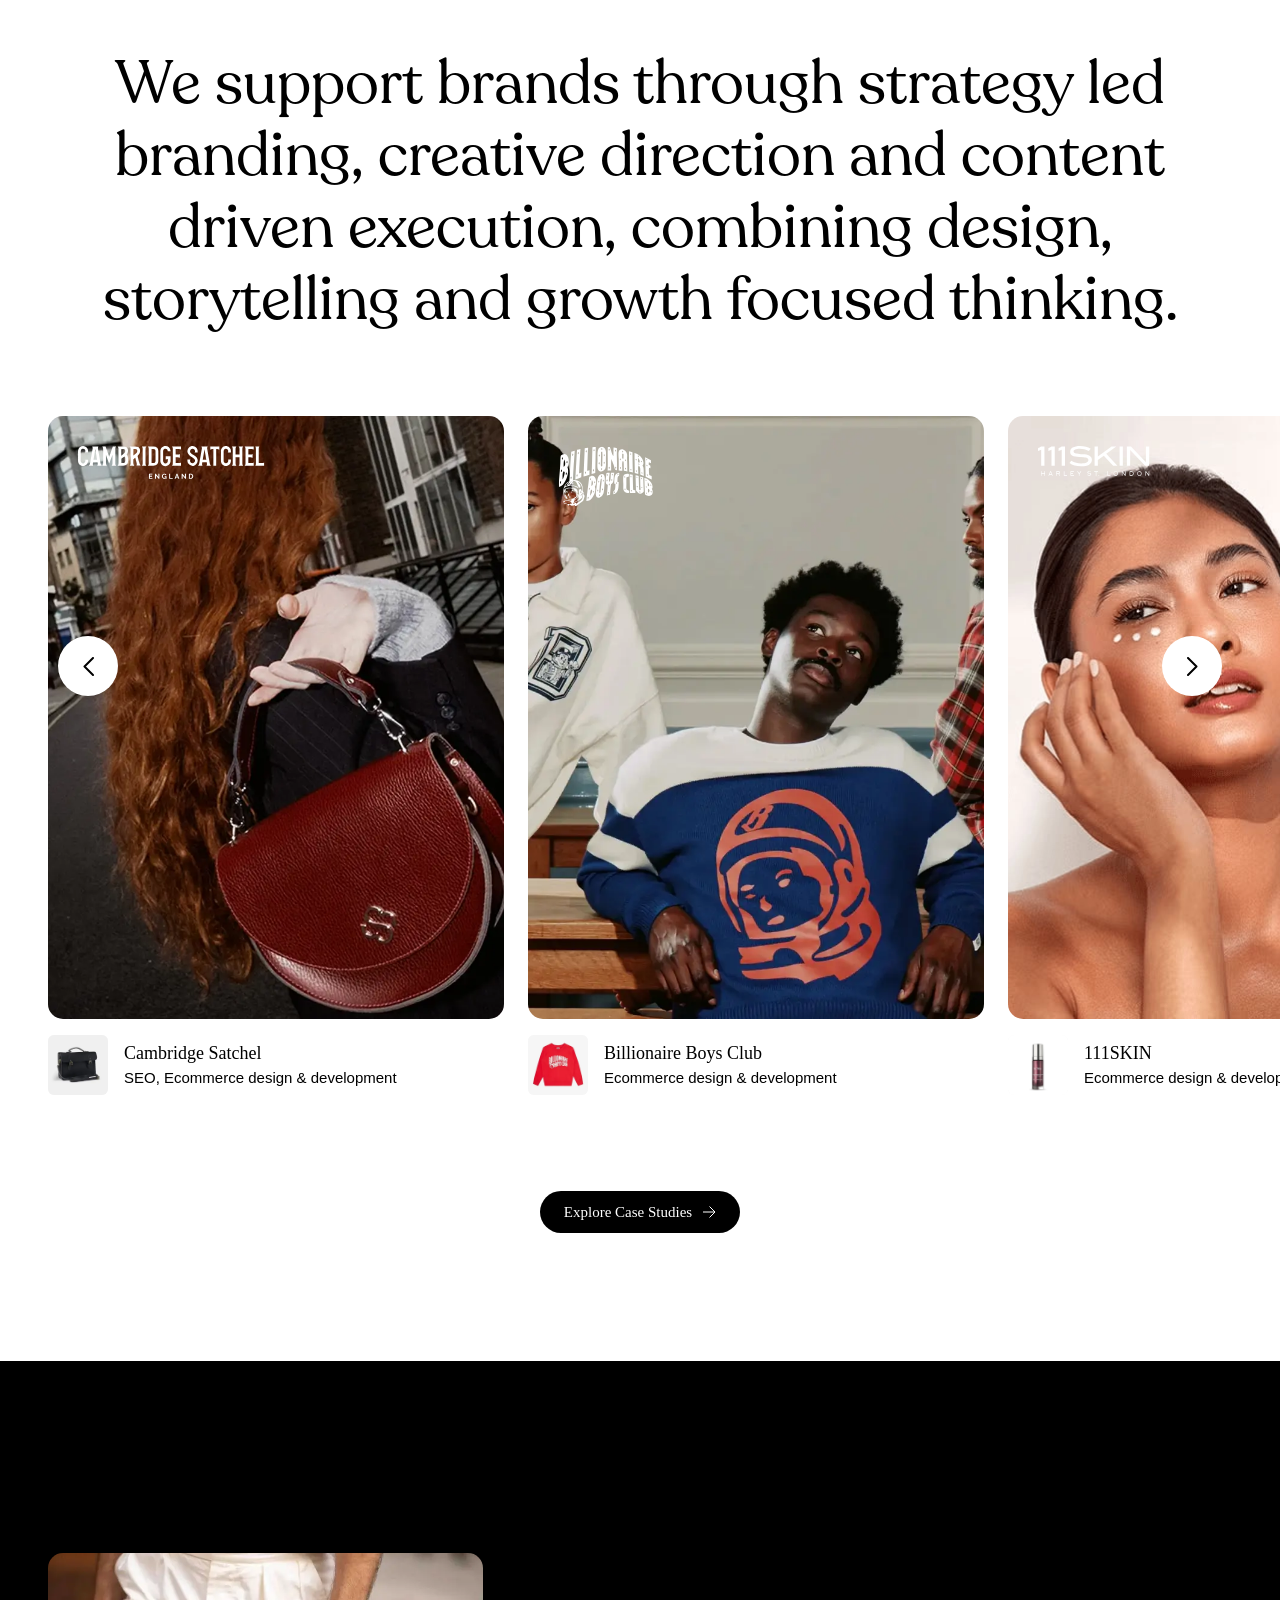
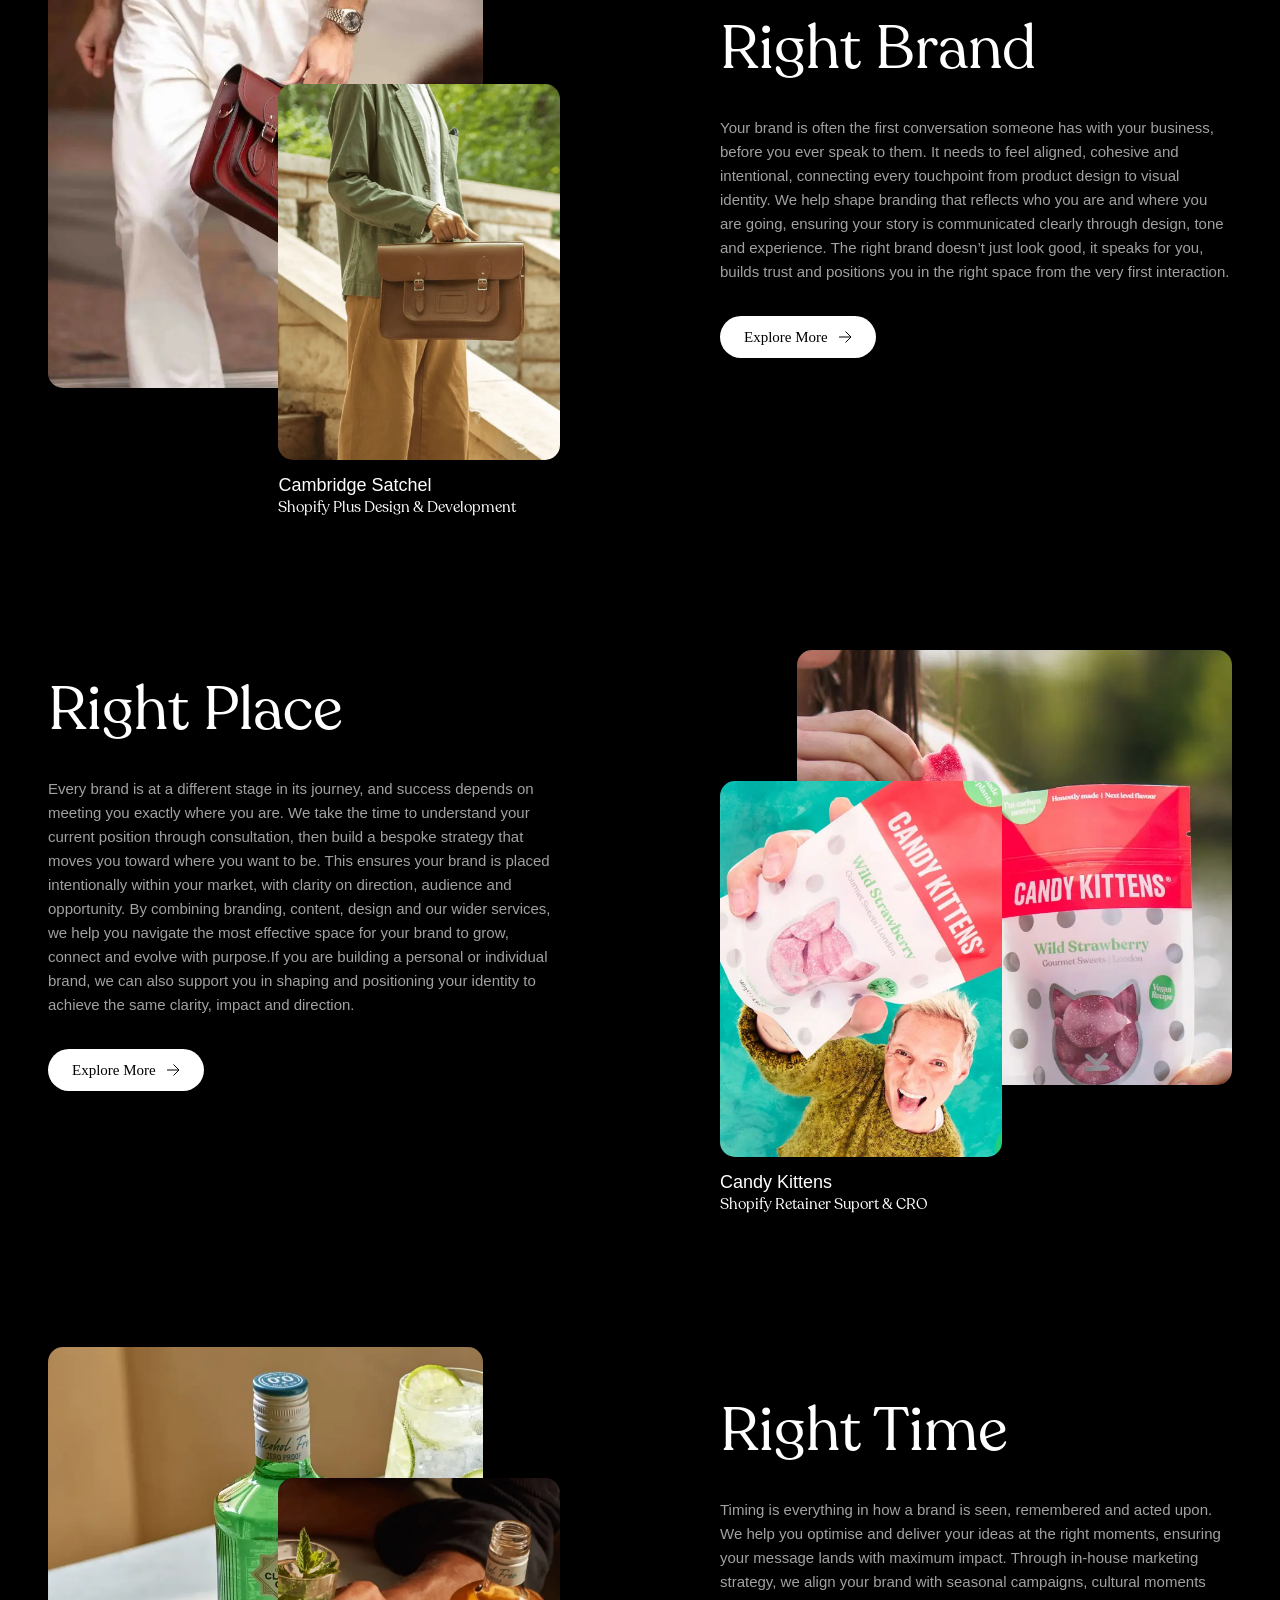
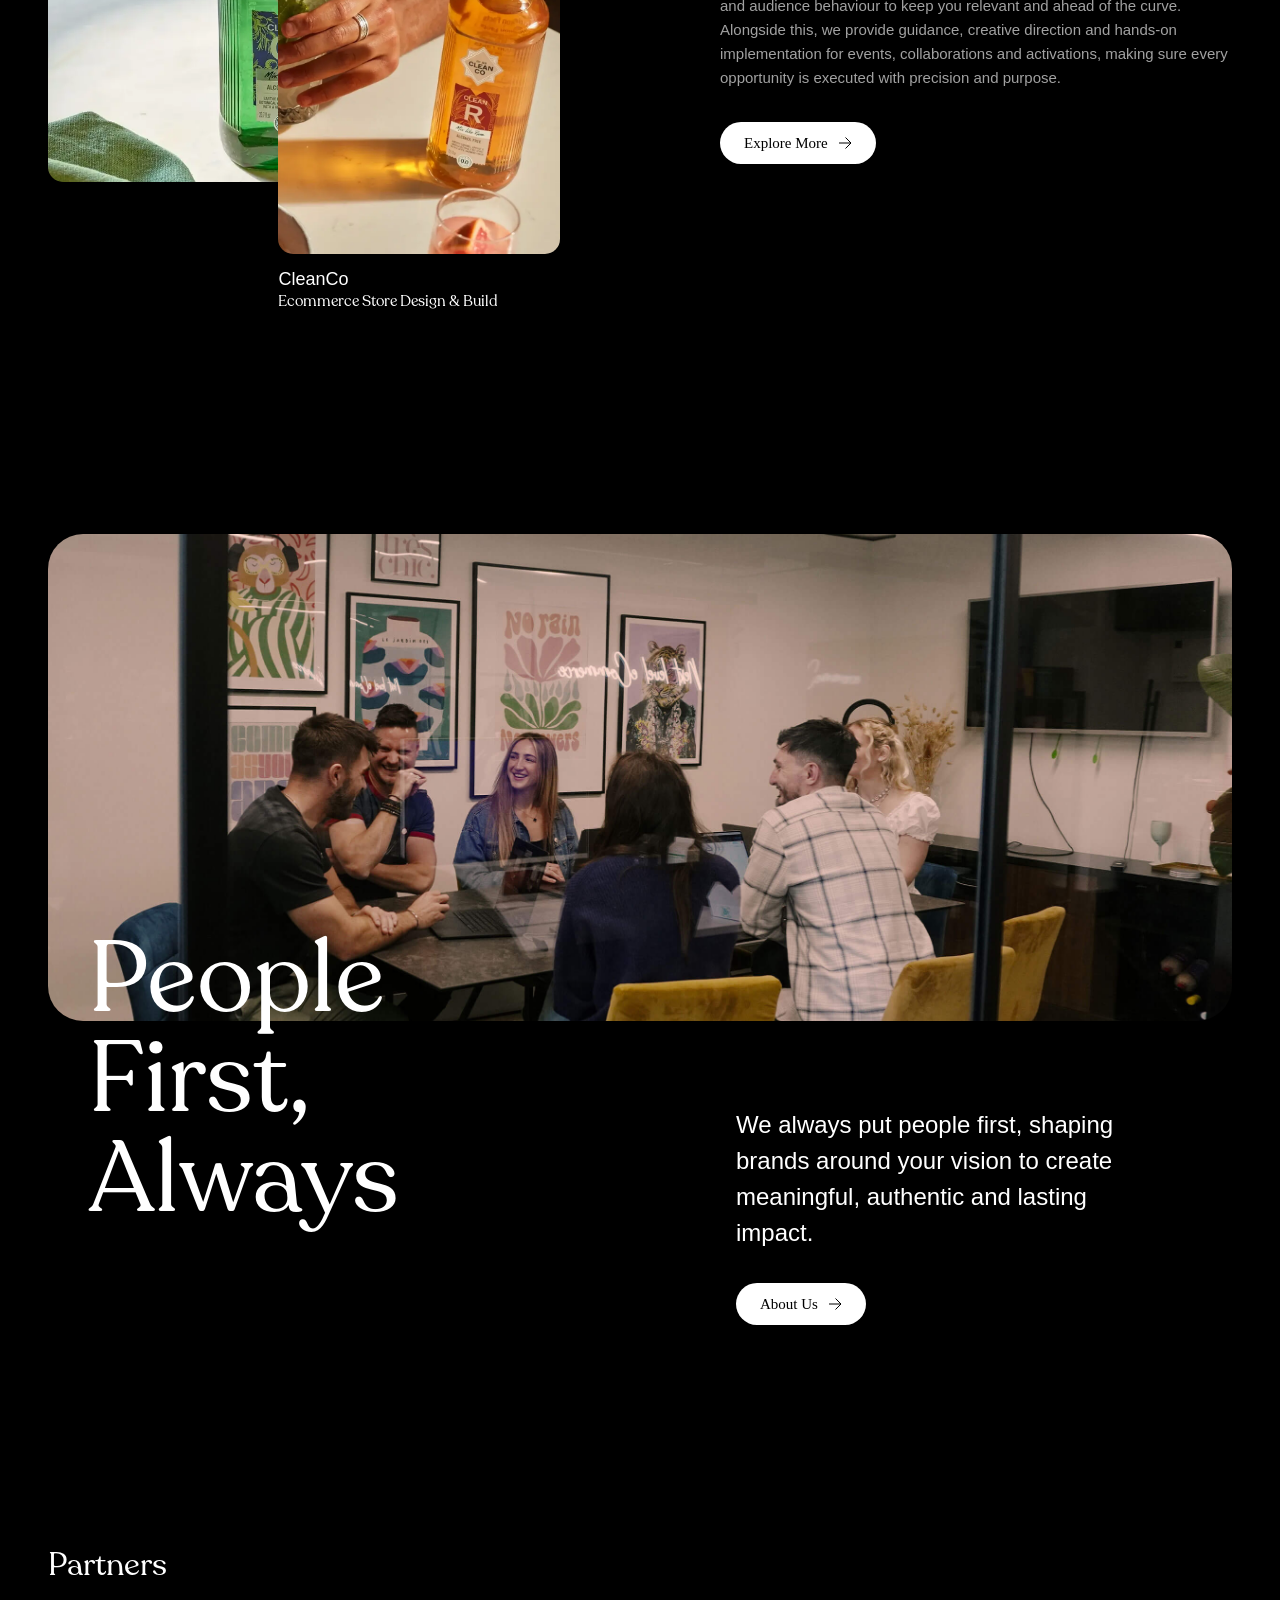
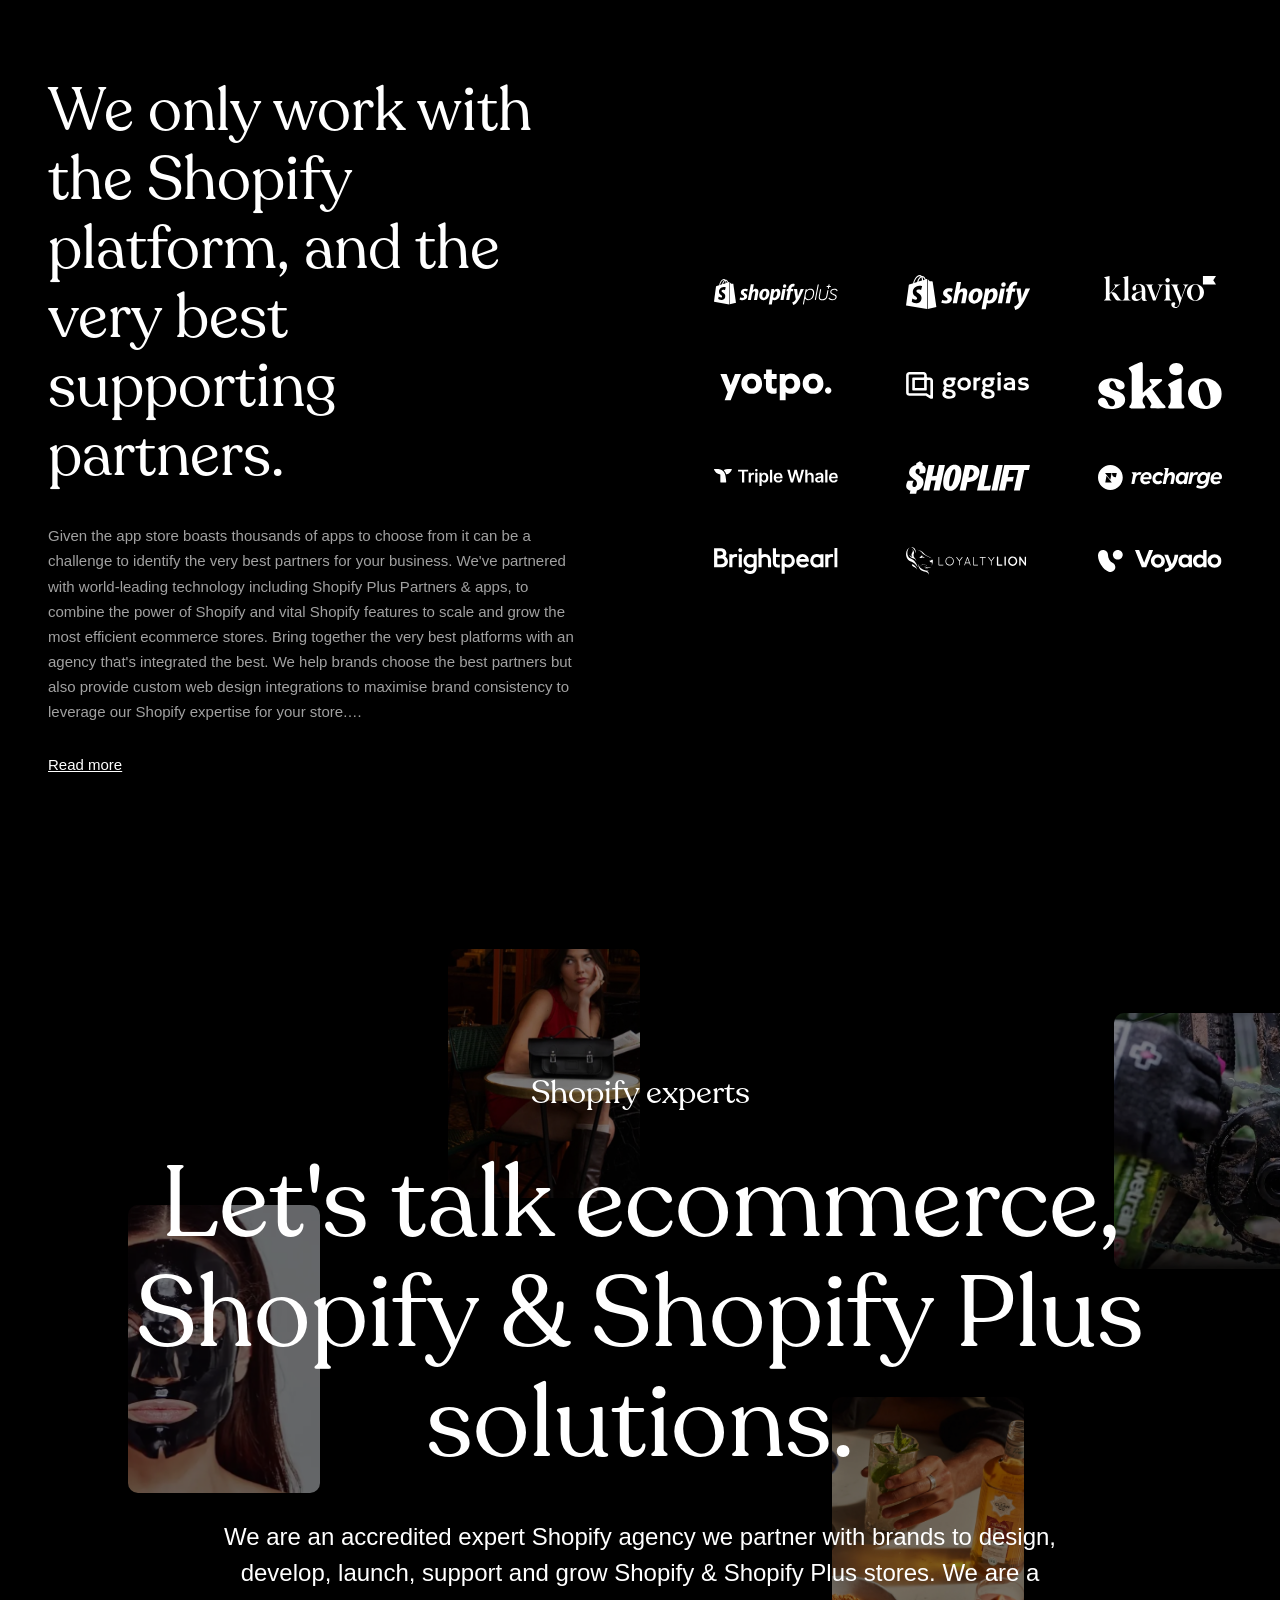
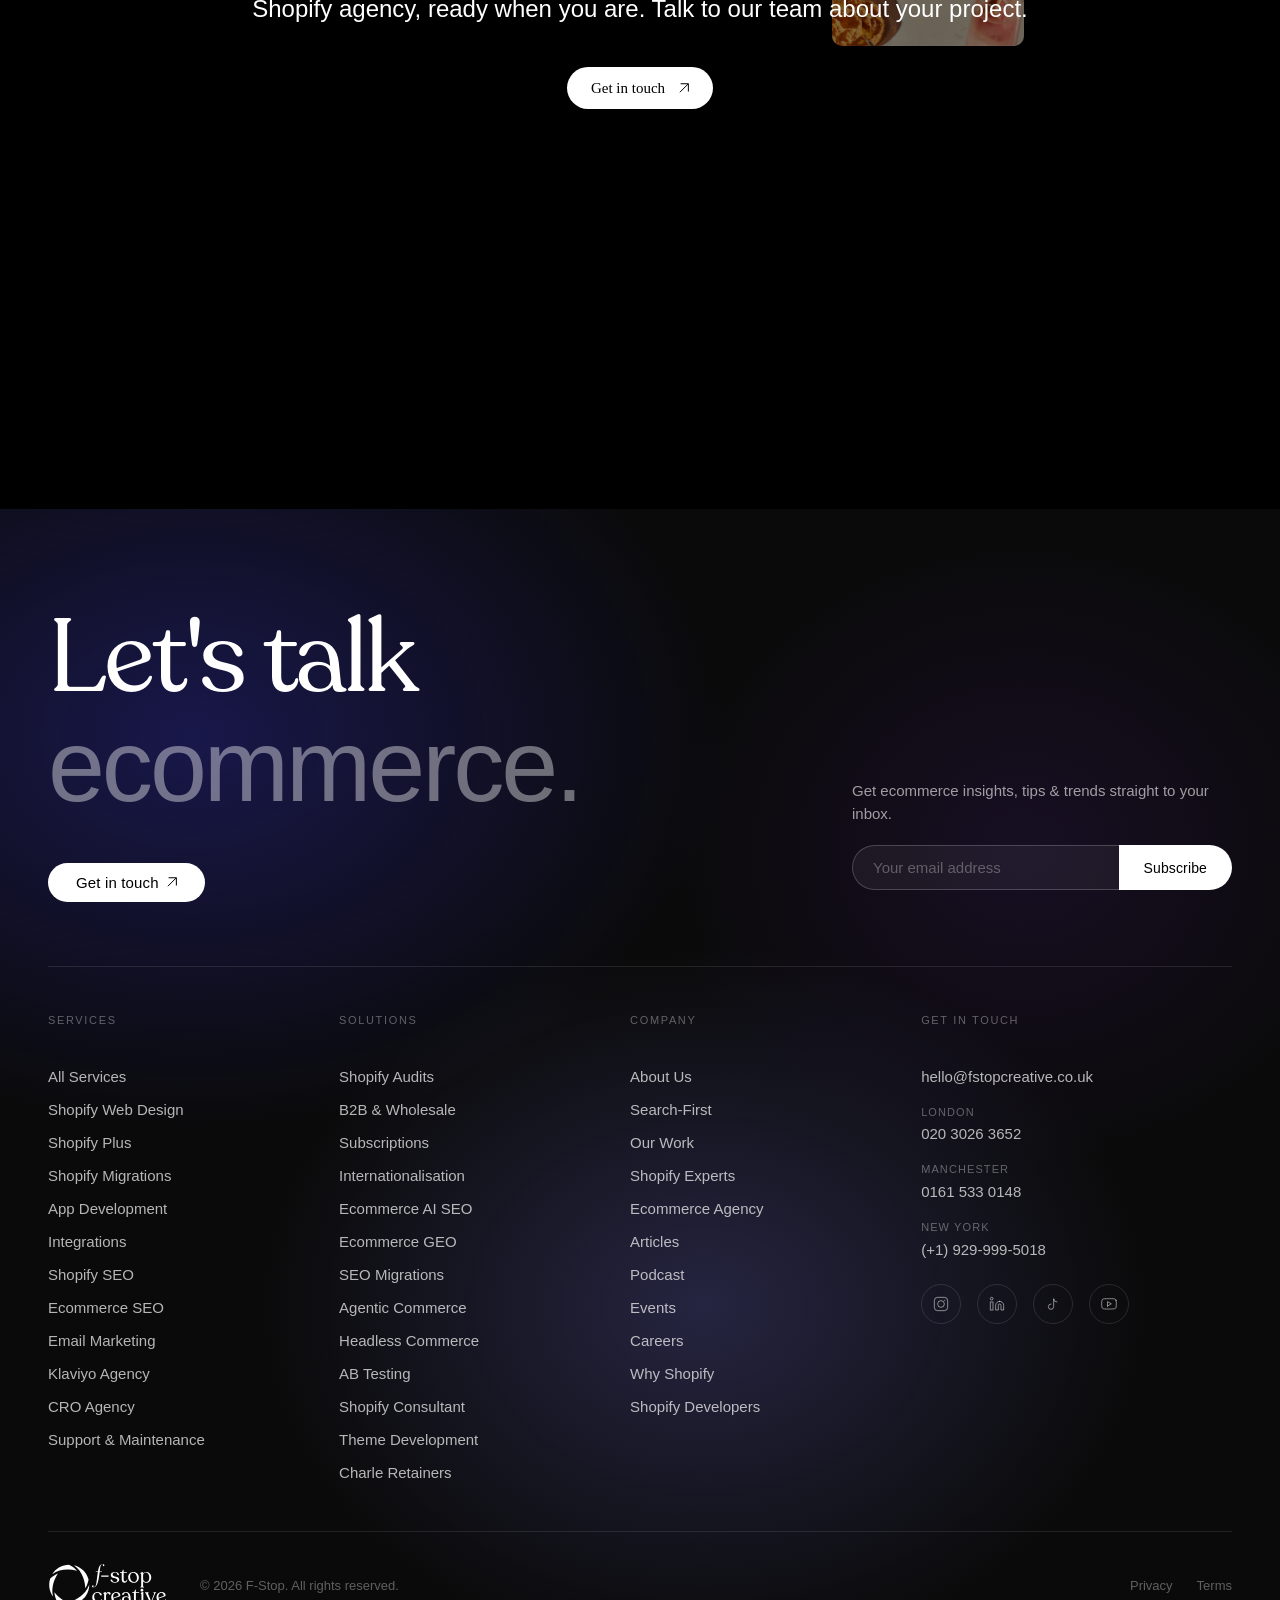
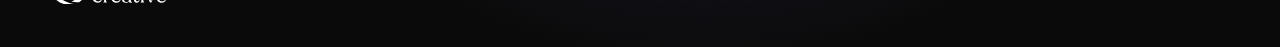
==== commit c7b31734: "1" ====
--- a/index.html
+++ b/index.html
@@ -3817,7 +3817,7 @@
         <div class="feature__content">
           <h2 class="feature__subheading"></h2>
           <h3 class="feature__heading">Right Time </h3>
-          <p class="feature__description"> OTiming is everything in how a brand is seen, remembered and acted upon. We help you optimise and deliver your ideas at the right moments, ensuring your message lands with maximum impact. Through in-house marketing strategy, we align your brand with seasonal campaigns, cultural moments and audience behaviour to keep you relevant and ahead of the curve. Alongside this, we provide guidance, creative direction and hands-on implementation for events, collaborations and activations, making sure every opportunity is executed with precision and purpose. </p>
+          <p class="feature__description"> Timing is everything in how a brand is seen, remembered and acted upon. We help you optimise and deliver your ideas at the right moments, ensuring your message lands with maximum impact. Through in-house marketing strategy, we align your brand with seasonal campaigns, cultural moments and audience behaviour to keep you relevant and ahead of the curve. Alongside this, we provide guidance, creative direction and hands-on implementation for events, collaborations and activations, making sure every opportunity is executed with precision and purpose. </p>
           <a href="#" class="btn btn-arrow btn-white"> Explore More
             <svg width="13" height="12" fill="none" xmlns="http://www.w3.org/2000/svg">
               <path d="M0 6h12m0 0L6.5.5M12 6l-5.5 5.5" stroke="currentColor"></path>
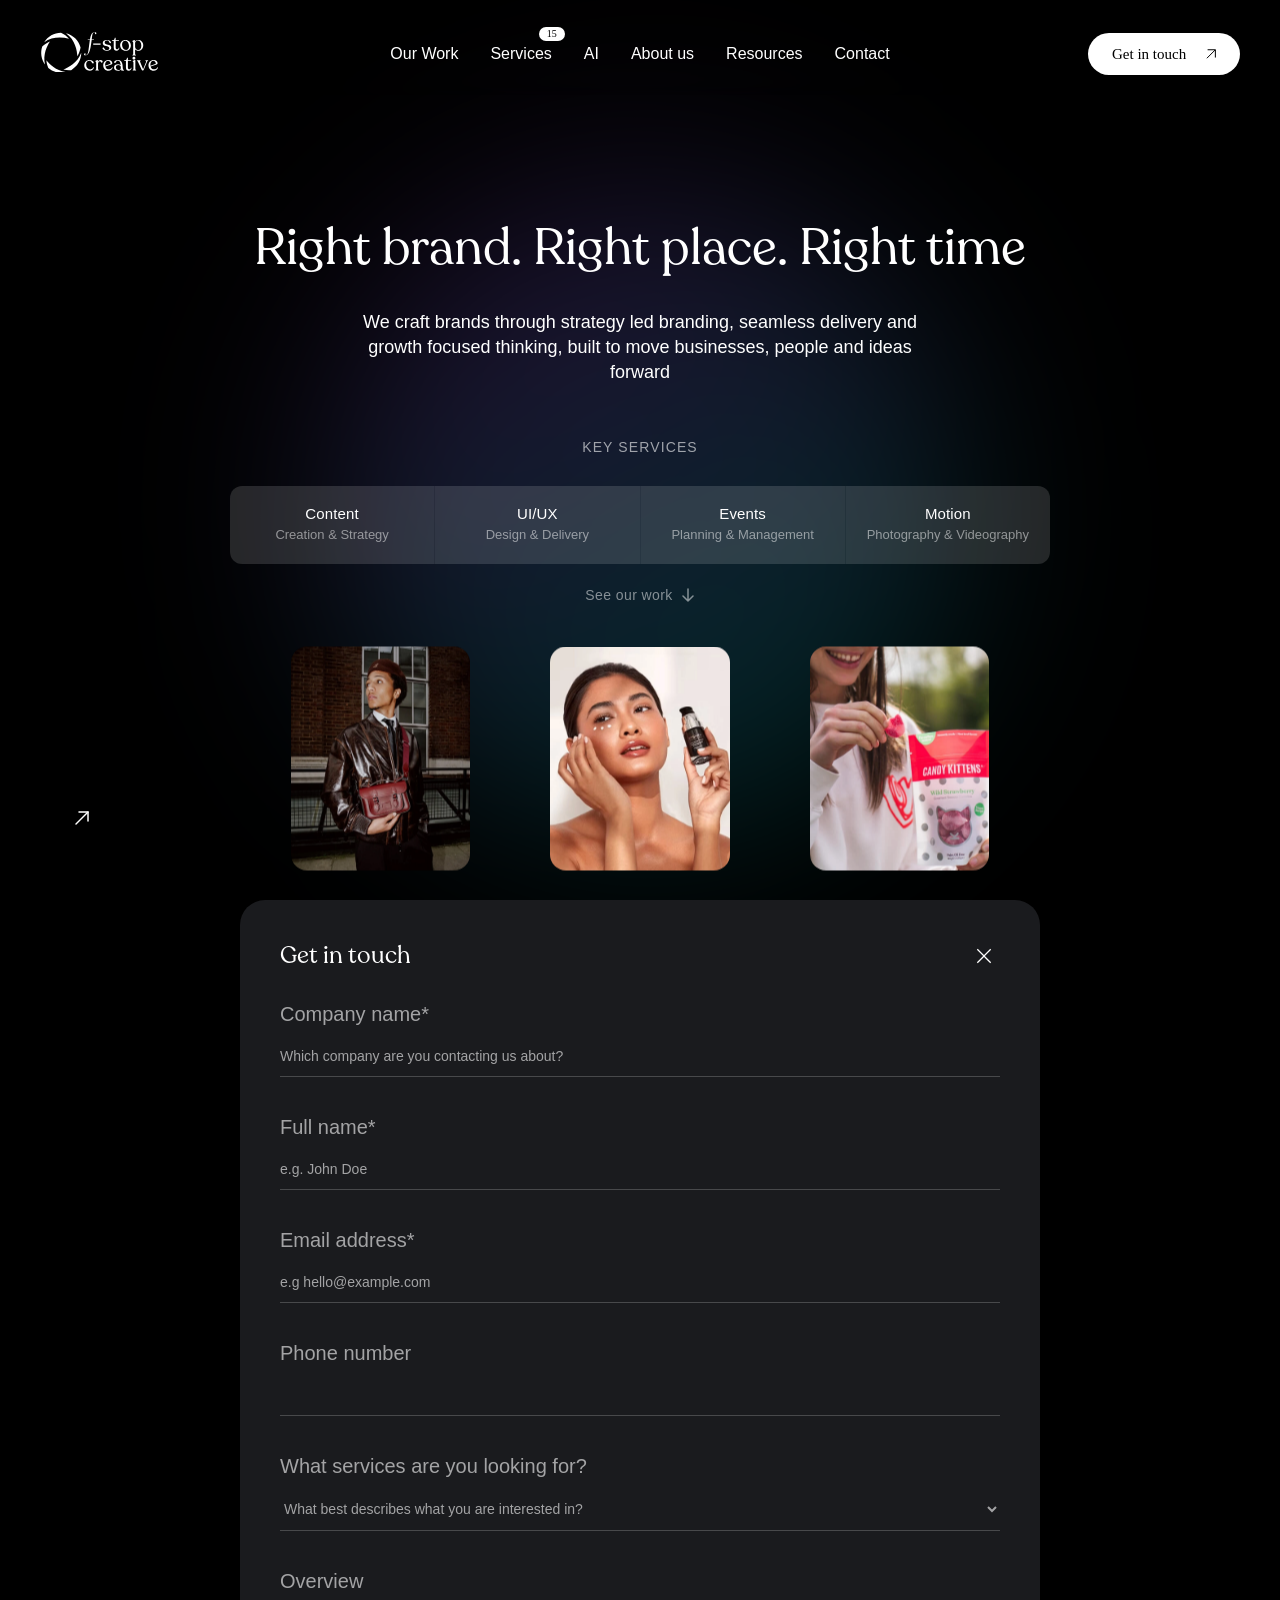
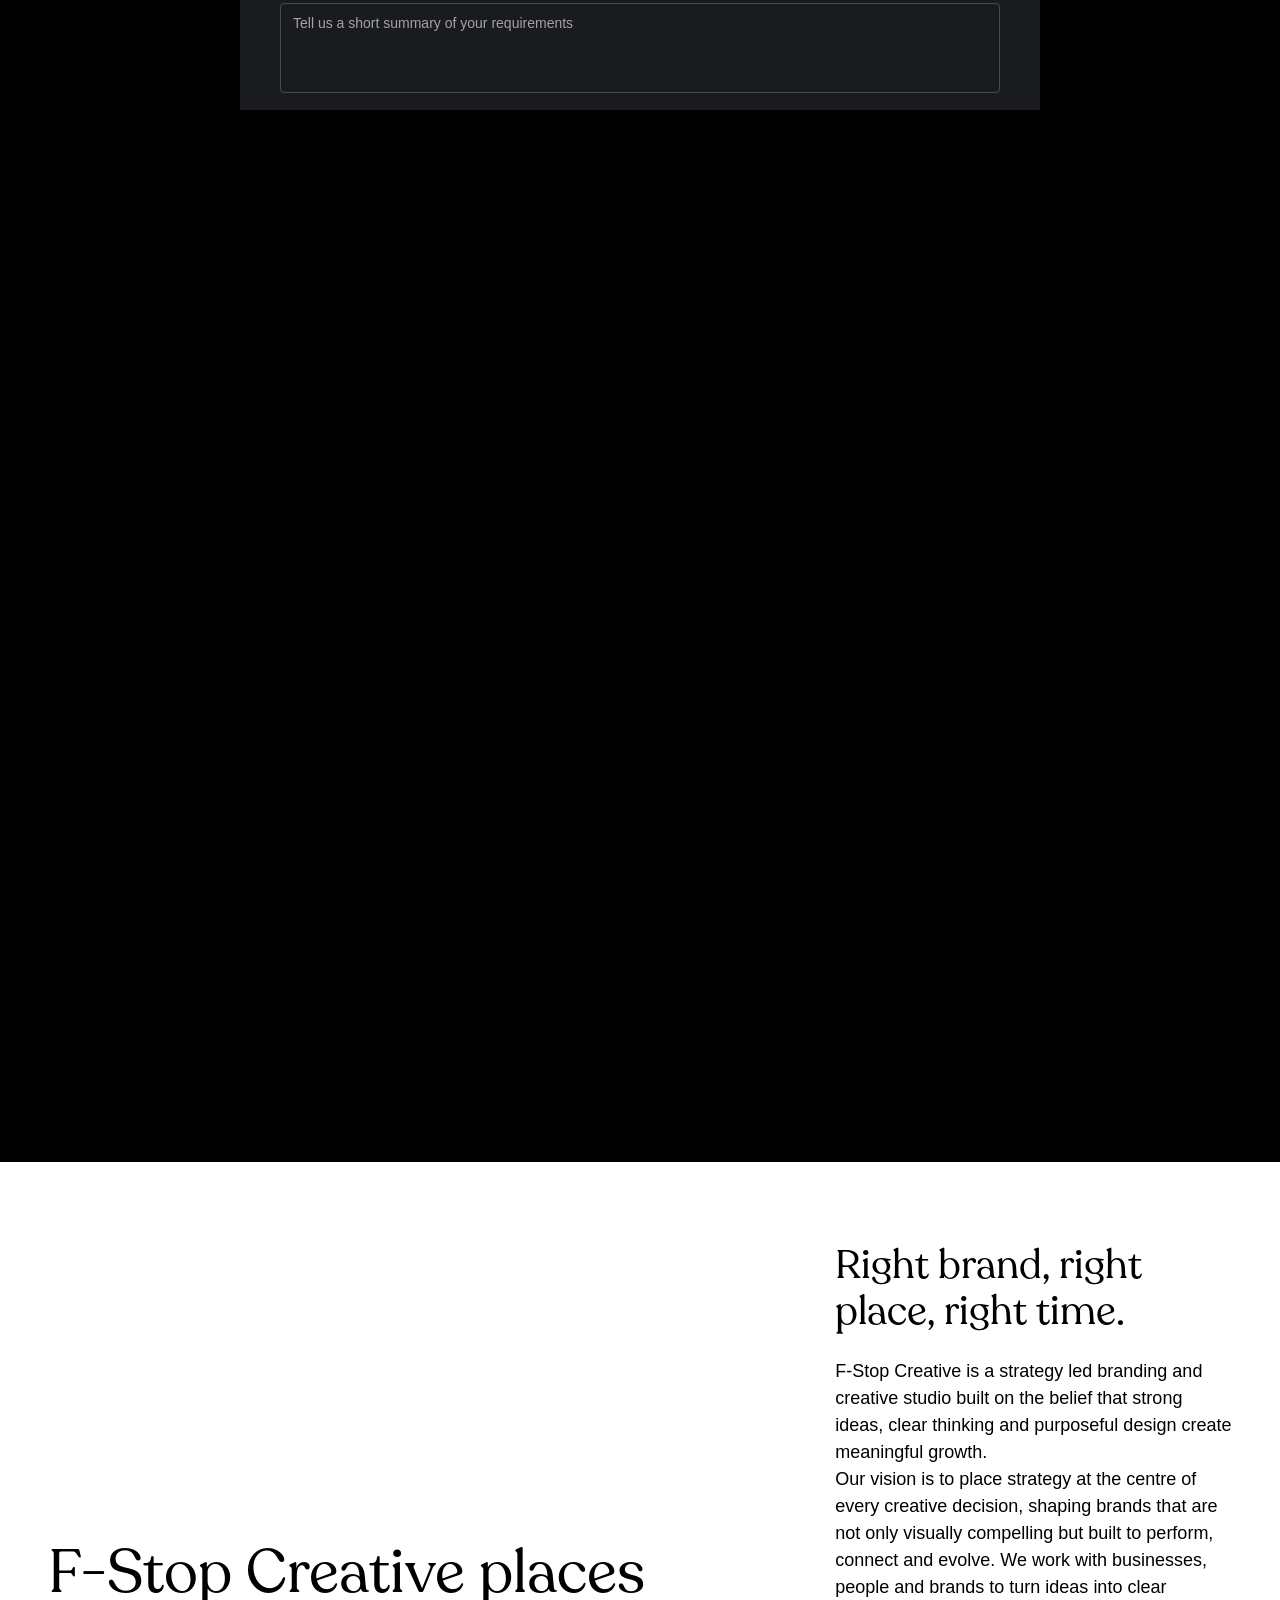
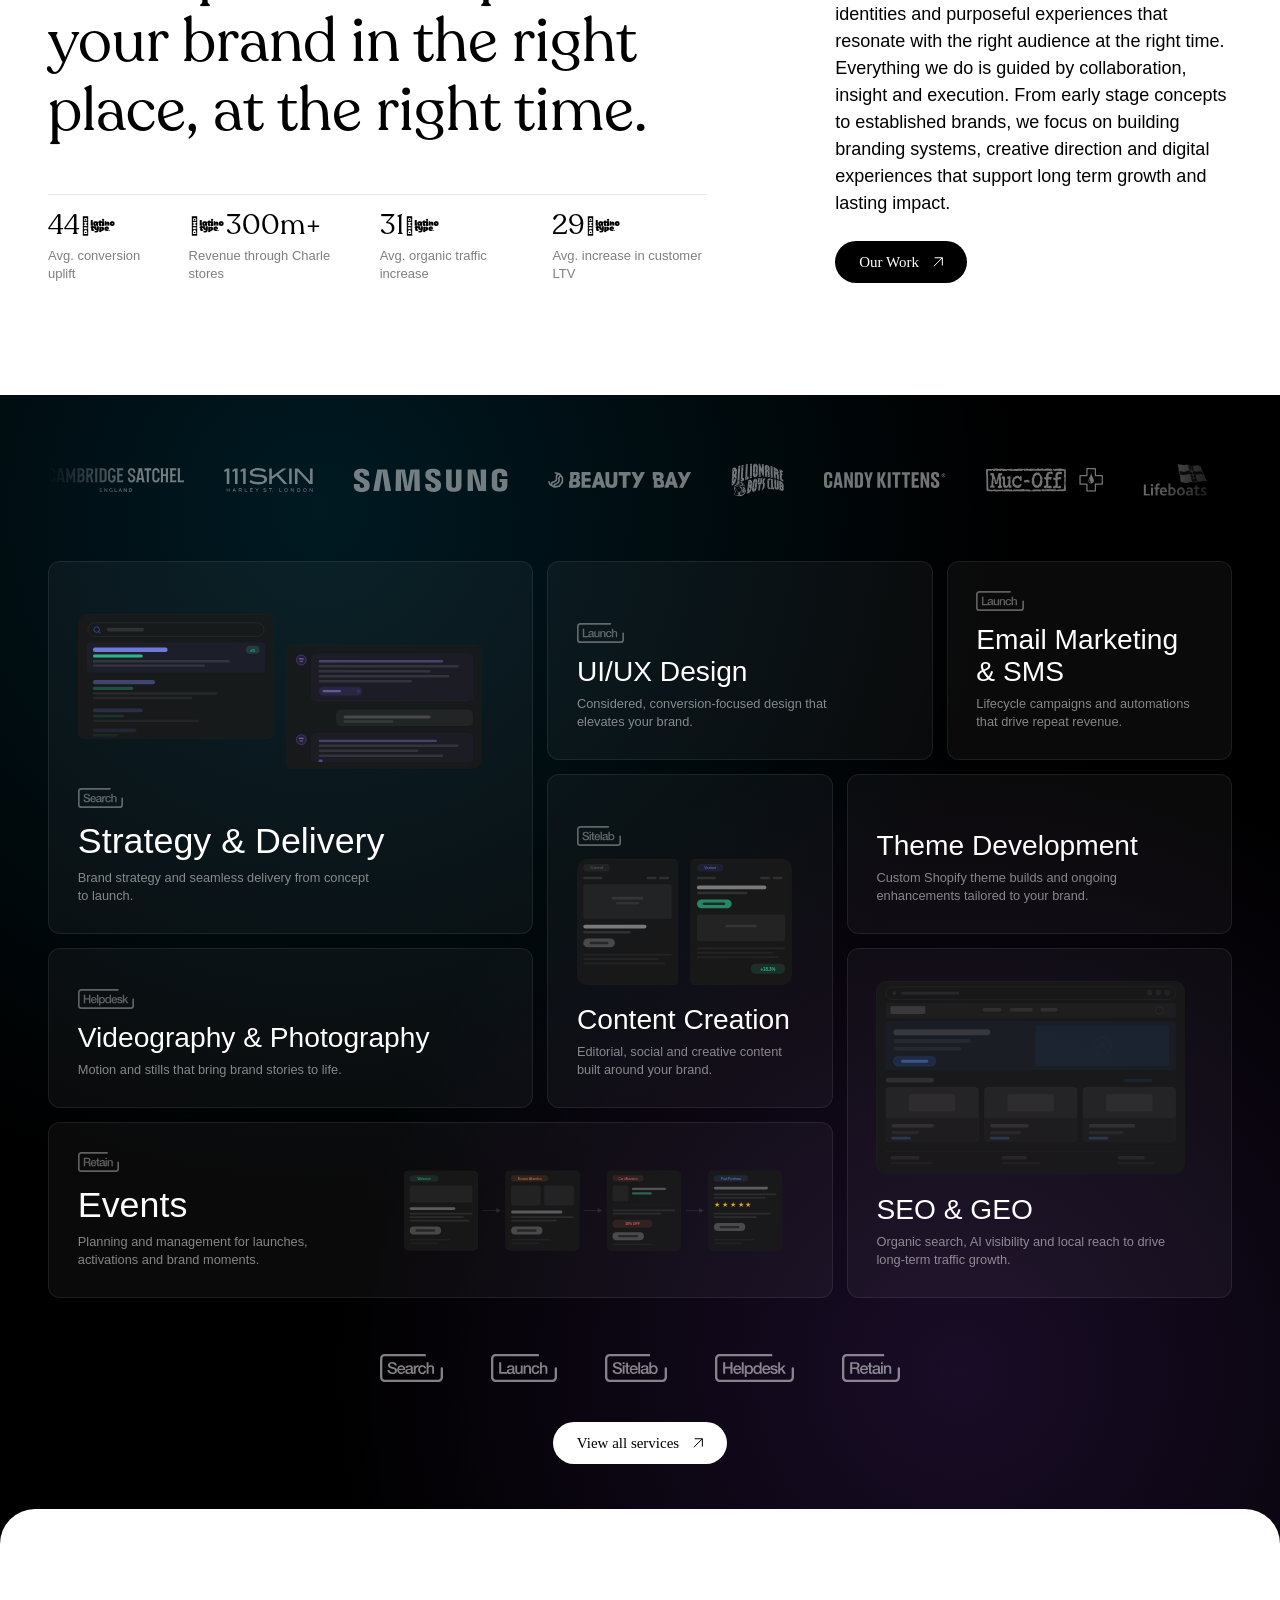
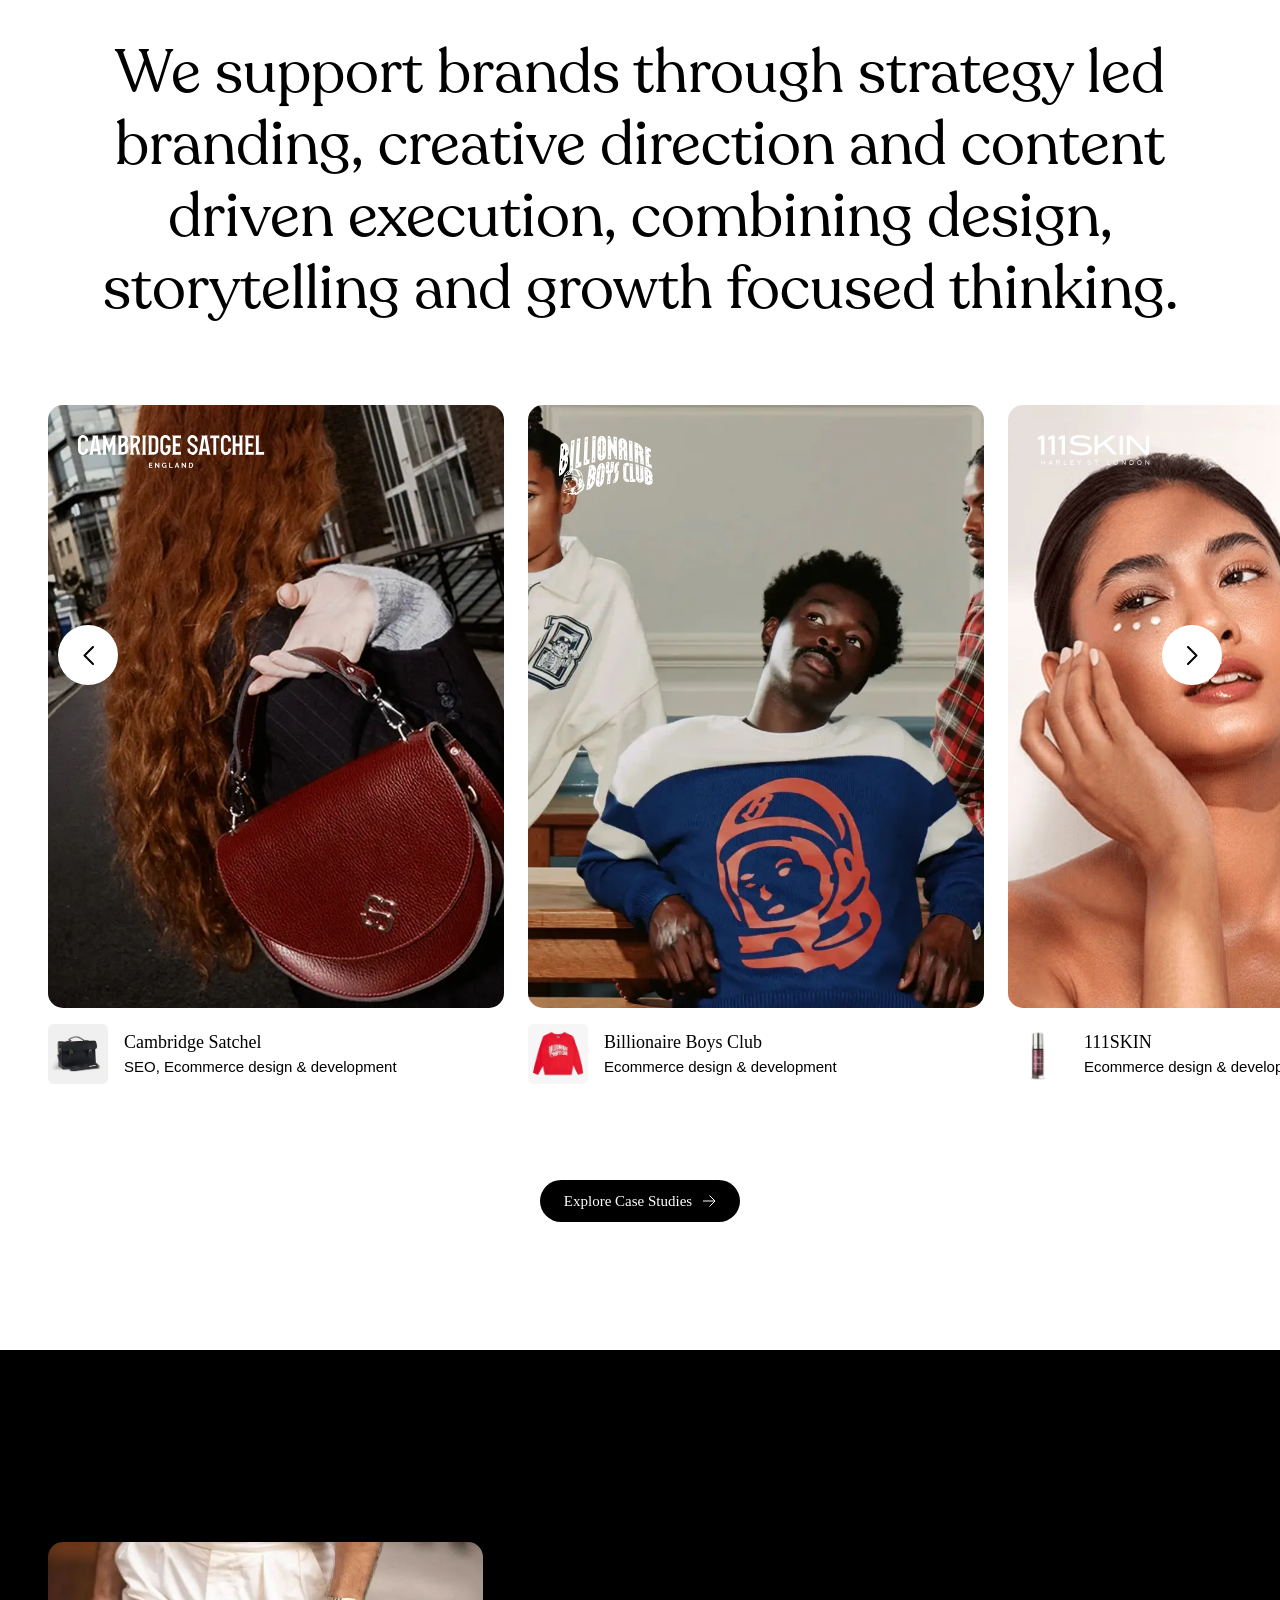
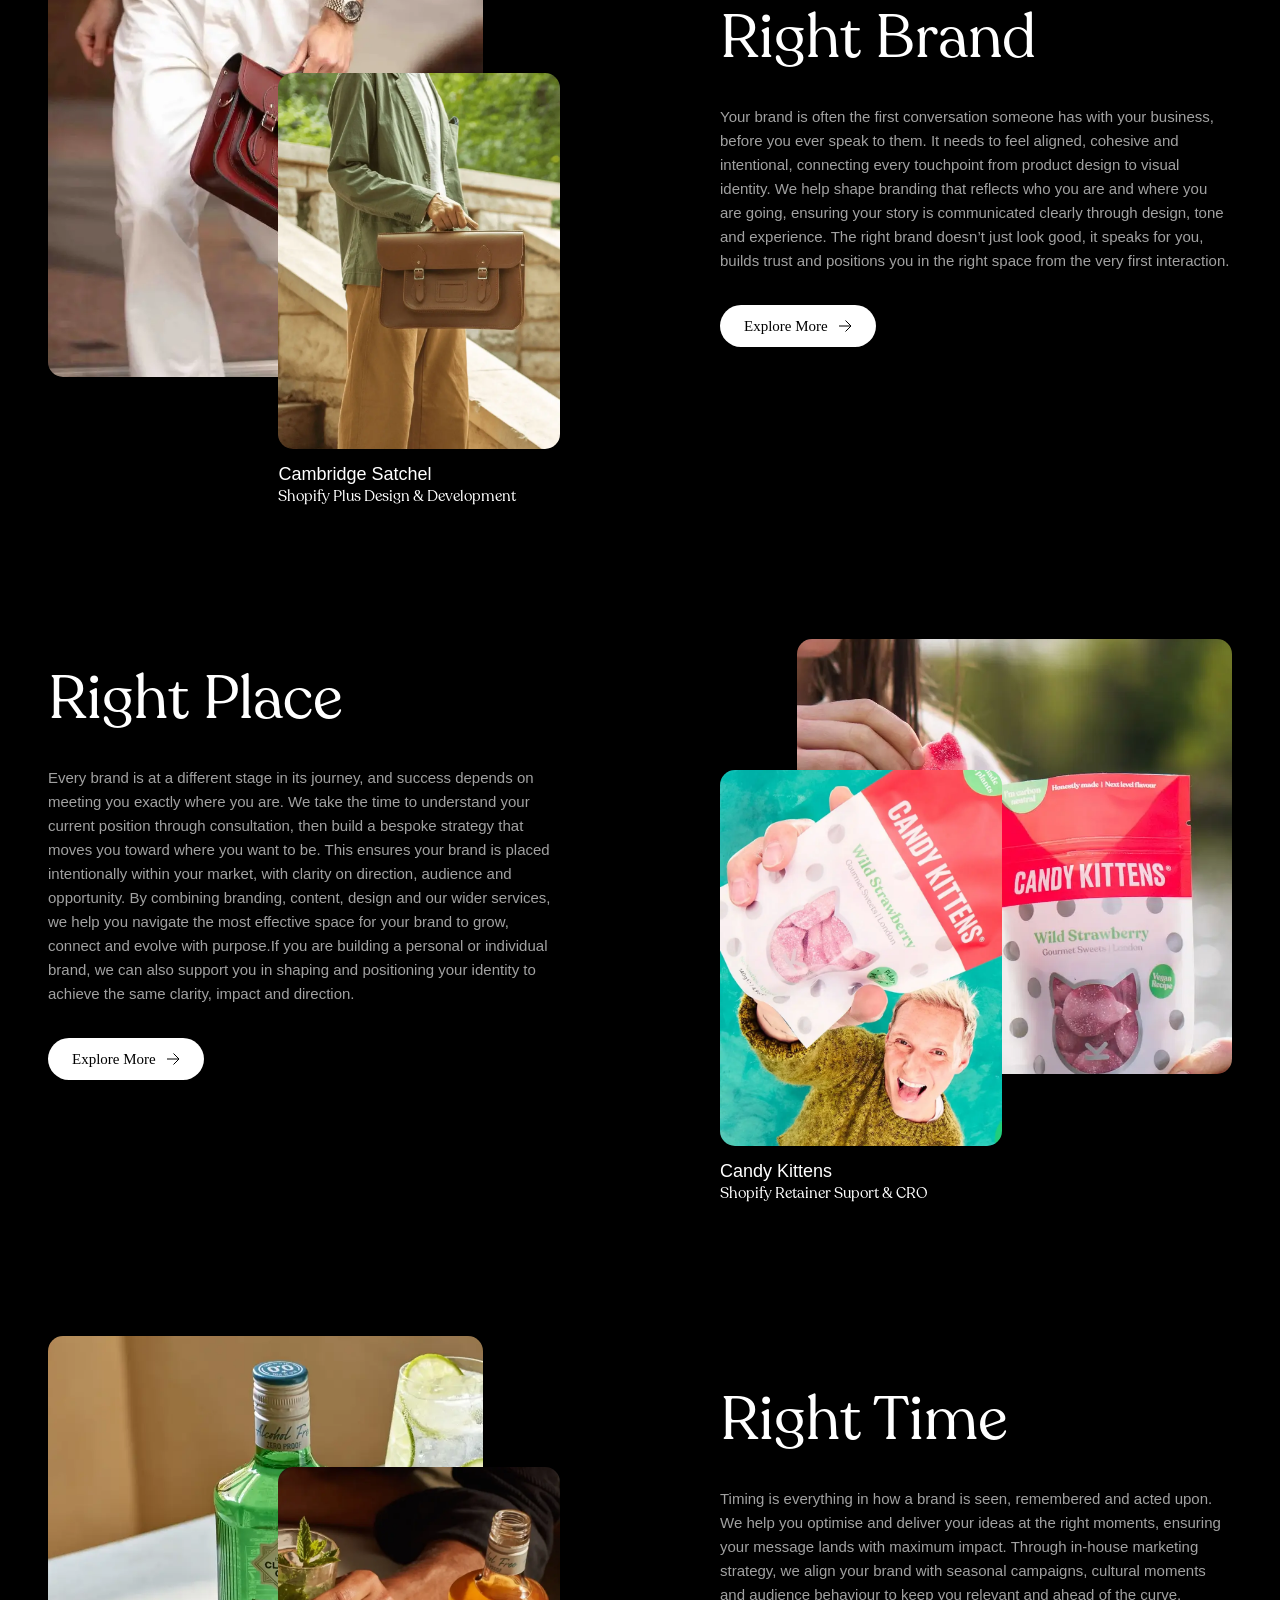
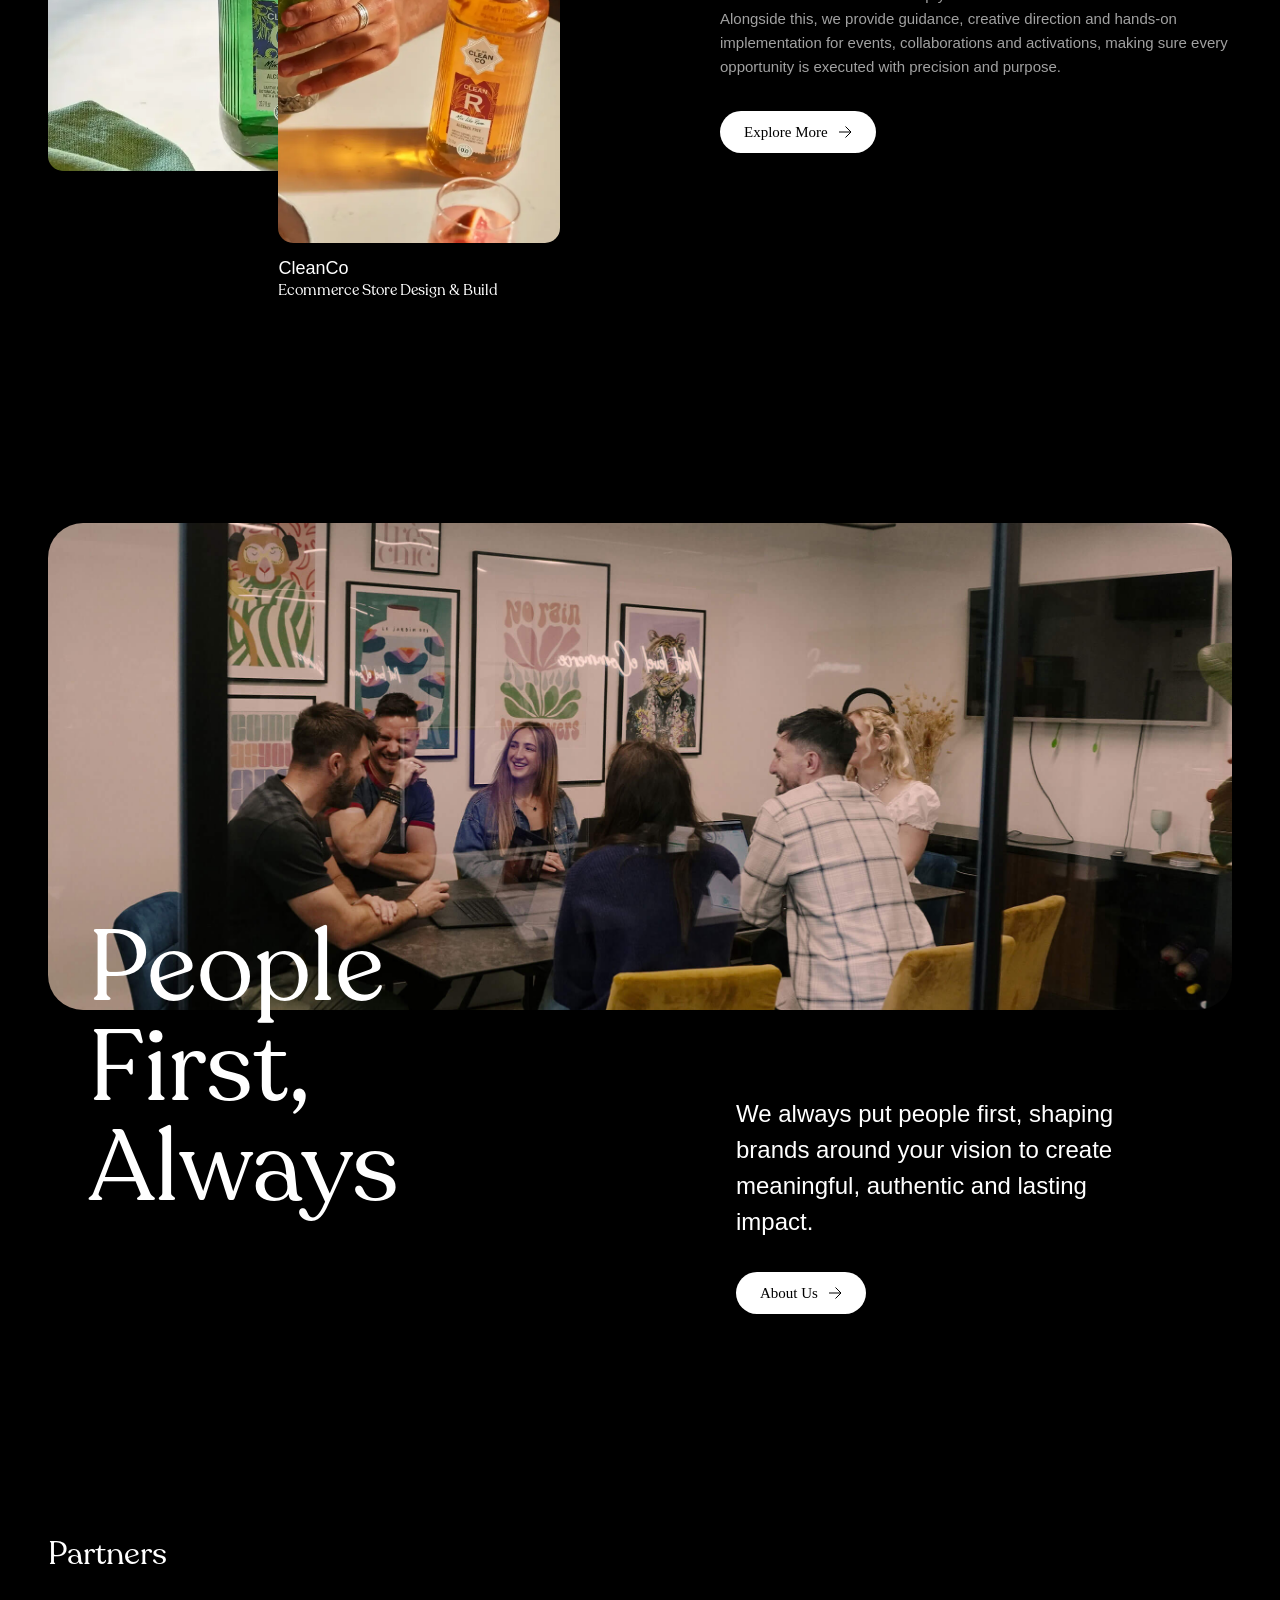
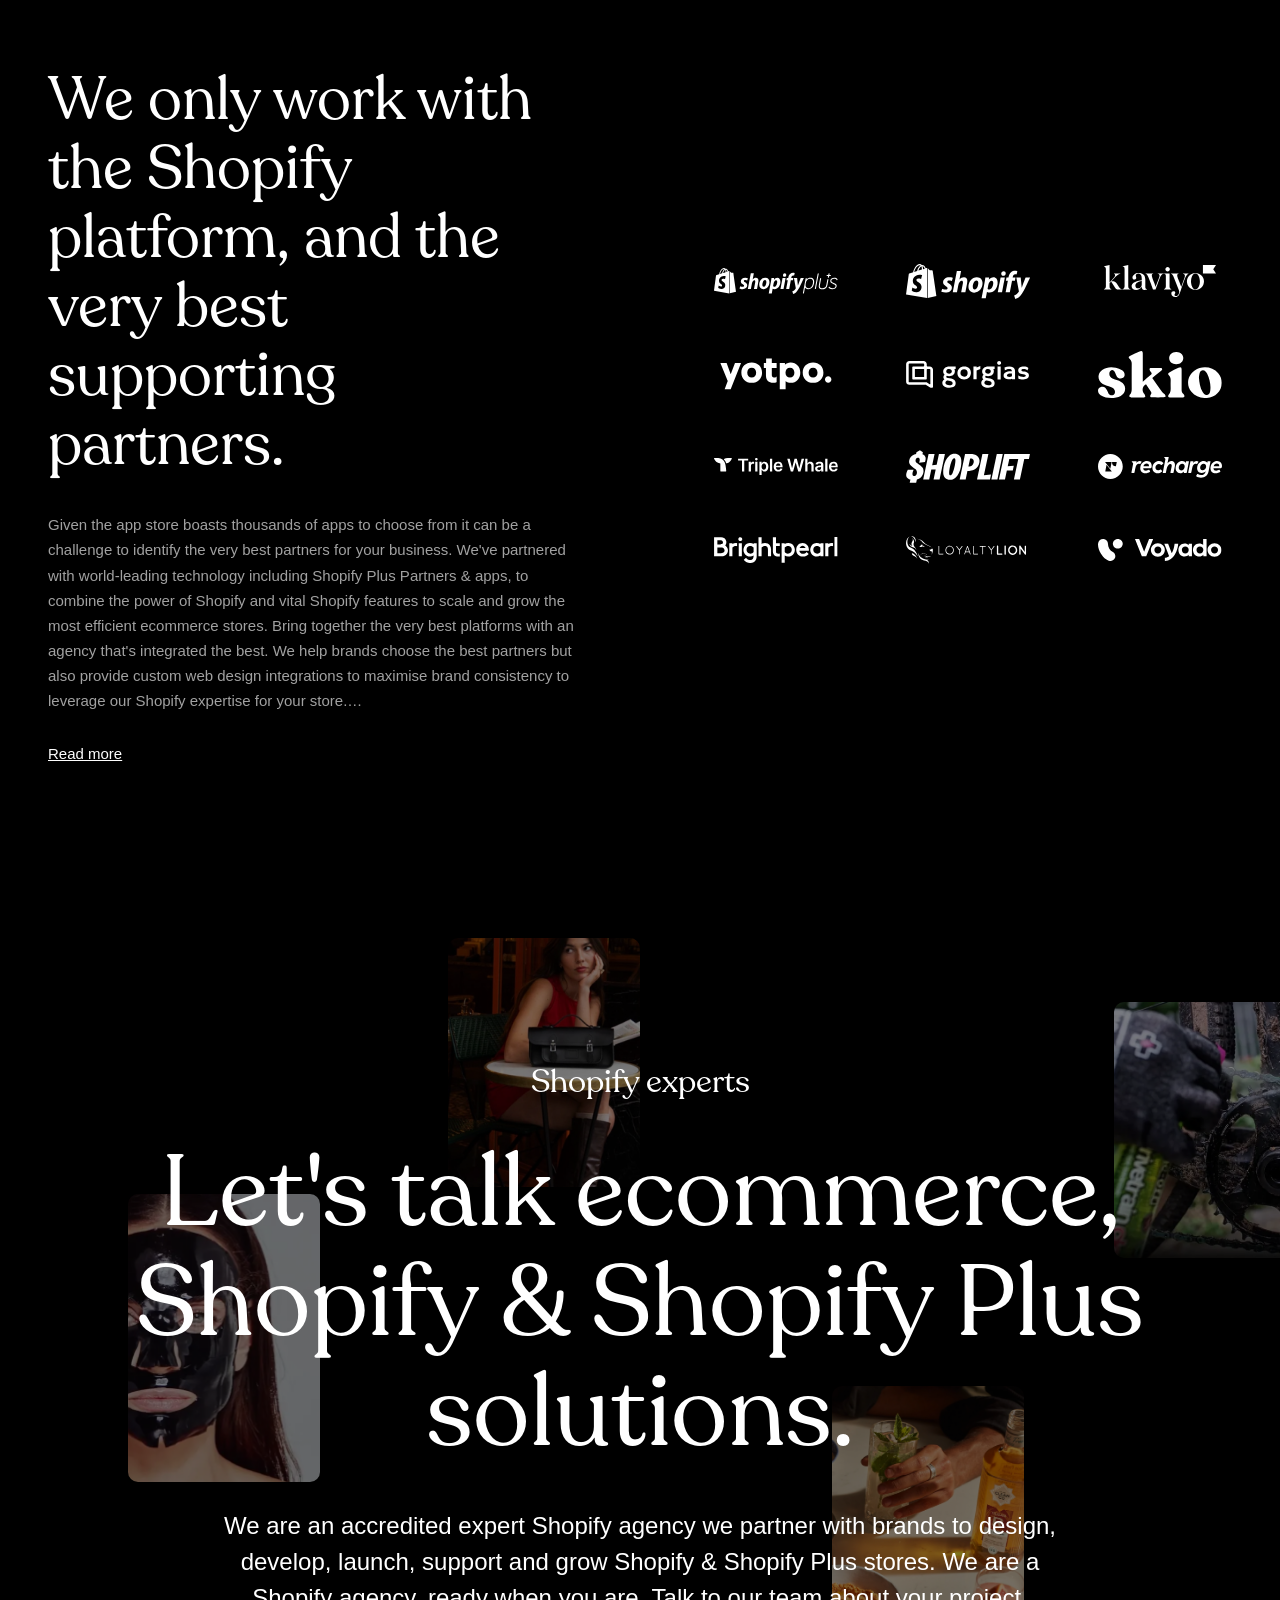
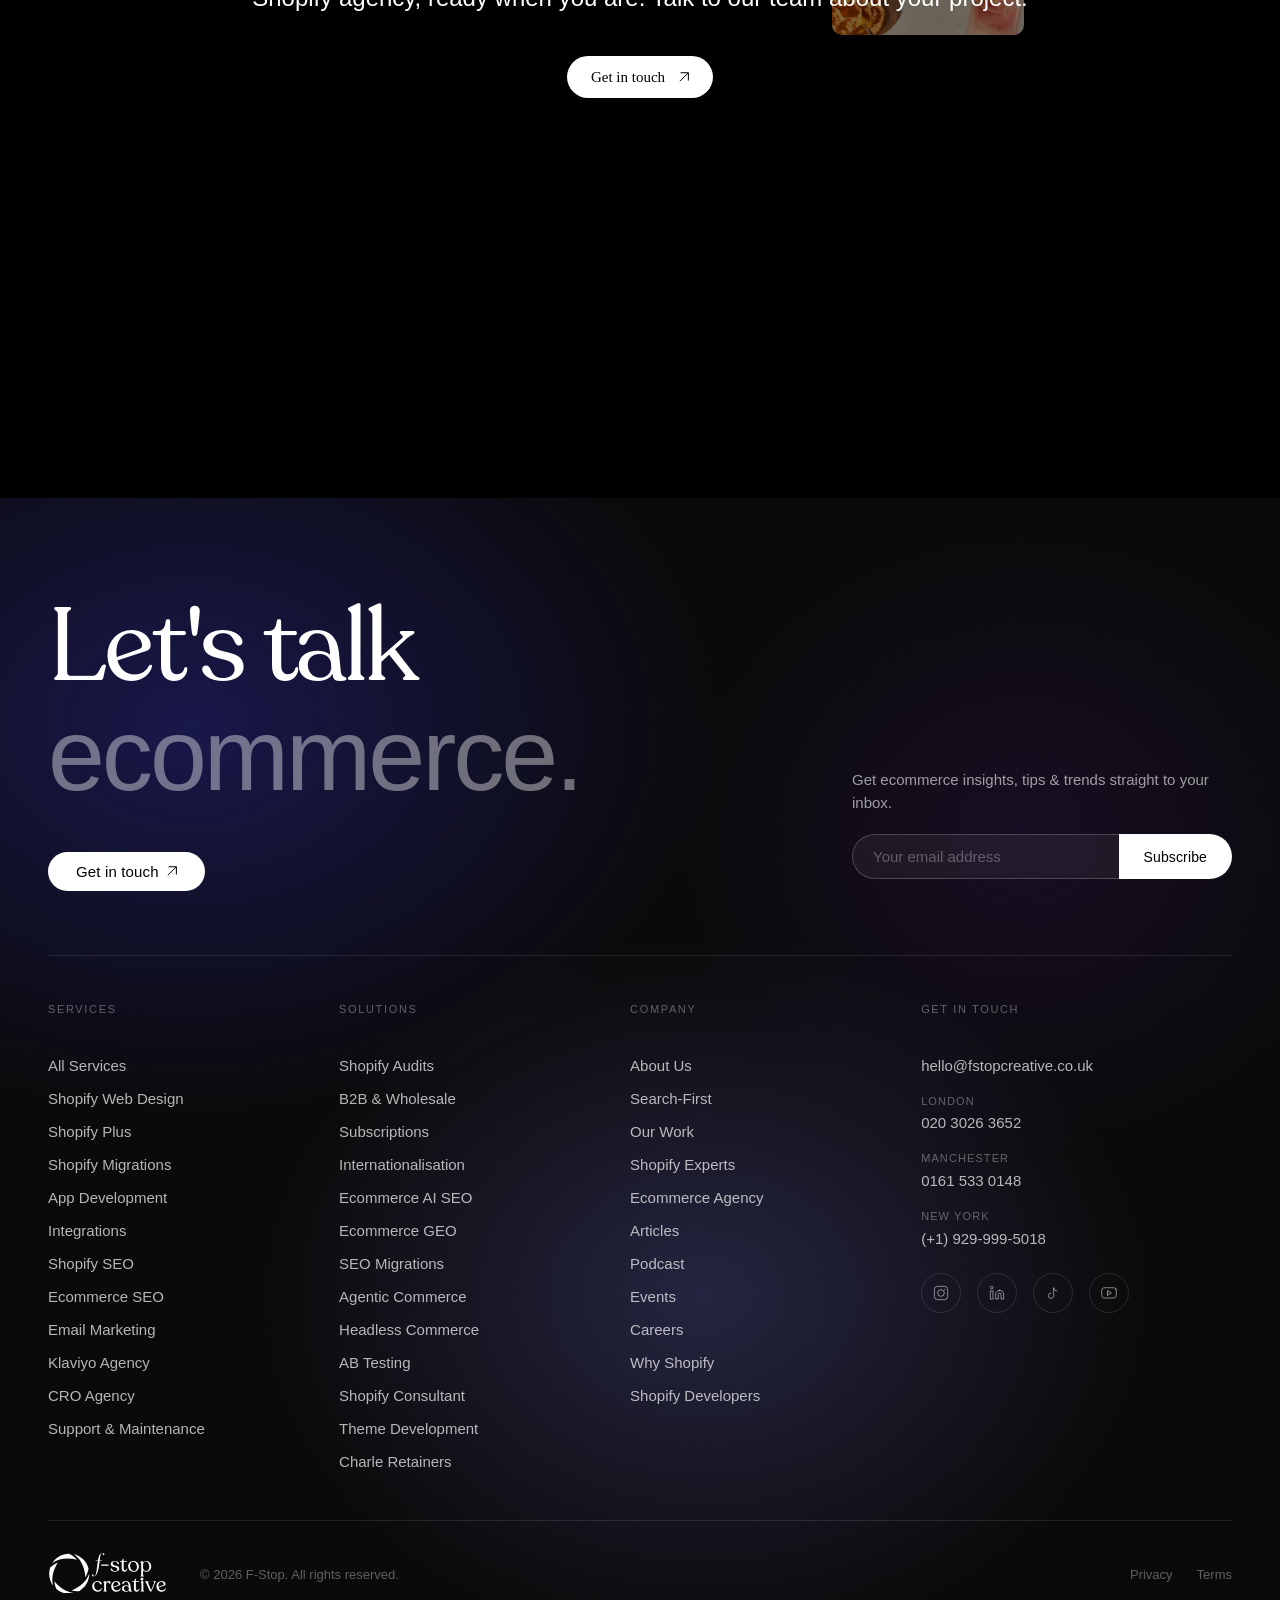
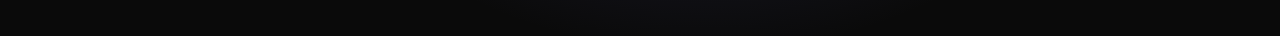
==== commit 39669aef: "3" ====
--- a/index.html
+++ b/index.html
@@ -1279,7 +1279,7 @@
     <div class="container-fluid">
       <div class="search-first__inner">
 
-        <h1 class="search-first__subtitle">F-Stop Creative </h1>
+        <h1 class="search-first__subtitle"> </h1>
 
         <h2 class="search-first__title">Right brand. Right place. Right time</h2>
 
@@ -1503,7 +1503,7 @@
     <div class="container">
       <div class="about-charle__inner">
         <div class="about-charle__left">
-          <h2 class="about-charle__subheading"> Trusted Ecommerce and Shopify Agency. </h2>
+          <h2 class="about-charle__subheading">  </h2>
           <h2 class="about-charle__heading"> F-Stop Creative places your brand in the right place, at the right time. </h2>
           <div class="about-charle__stats">
             <div class="about-charle__stat">
@@ -2830,7 +2830,7 @@
 
       <!-- Scrolling client logos -->
       <div class="sv6__logos">
-        <p class="sv6__logos-label">Trusted by world-class ecommerce brands</p>
+        <p class="sv6__logos-label"></p>
         <div class="sv6__logos-track-wrap">
           <div class="sv6__logos-track" id="sv6LogoTrack">
             <div class="sv6__logos-item"><img src="./assets/vectors/cambridgesatchel.svg" alt="Cambridge Satchel"></div>
--- a/assets/css/style.css
+++ b/assets/css/style.css
@@ -1015,6 +1015,7 @@
   color: white;
   transition: all 0.5s cubic-bezier(0.4, 0, 0.2, 1);
   text-decoration: none;
+  white-space: nowrap;
 }
 
 .navigation__link:hover,
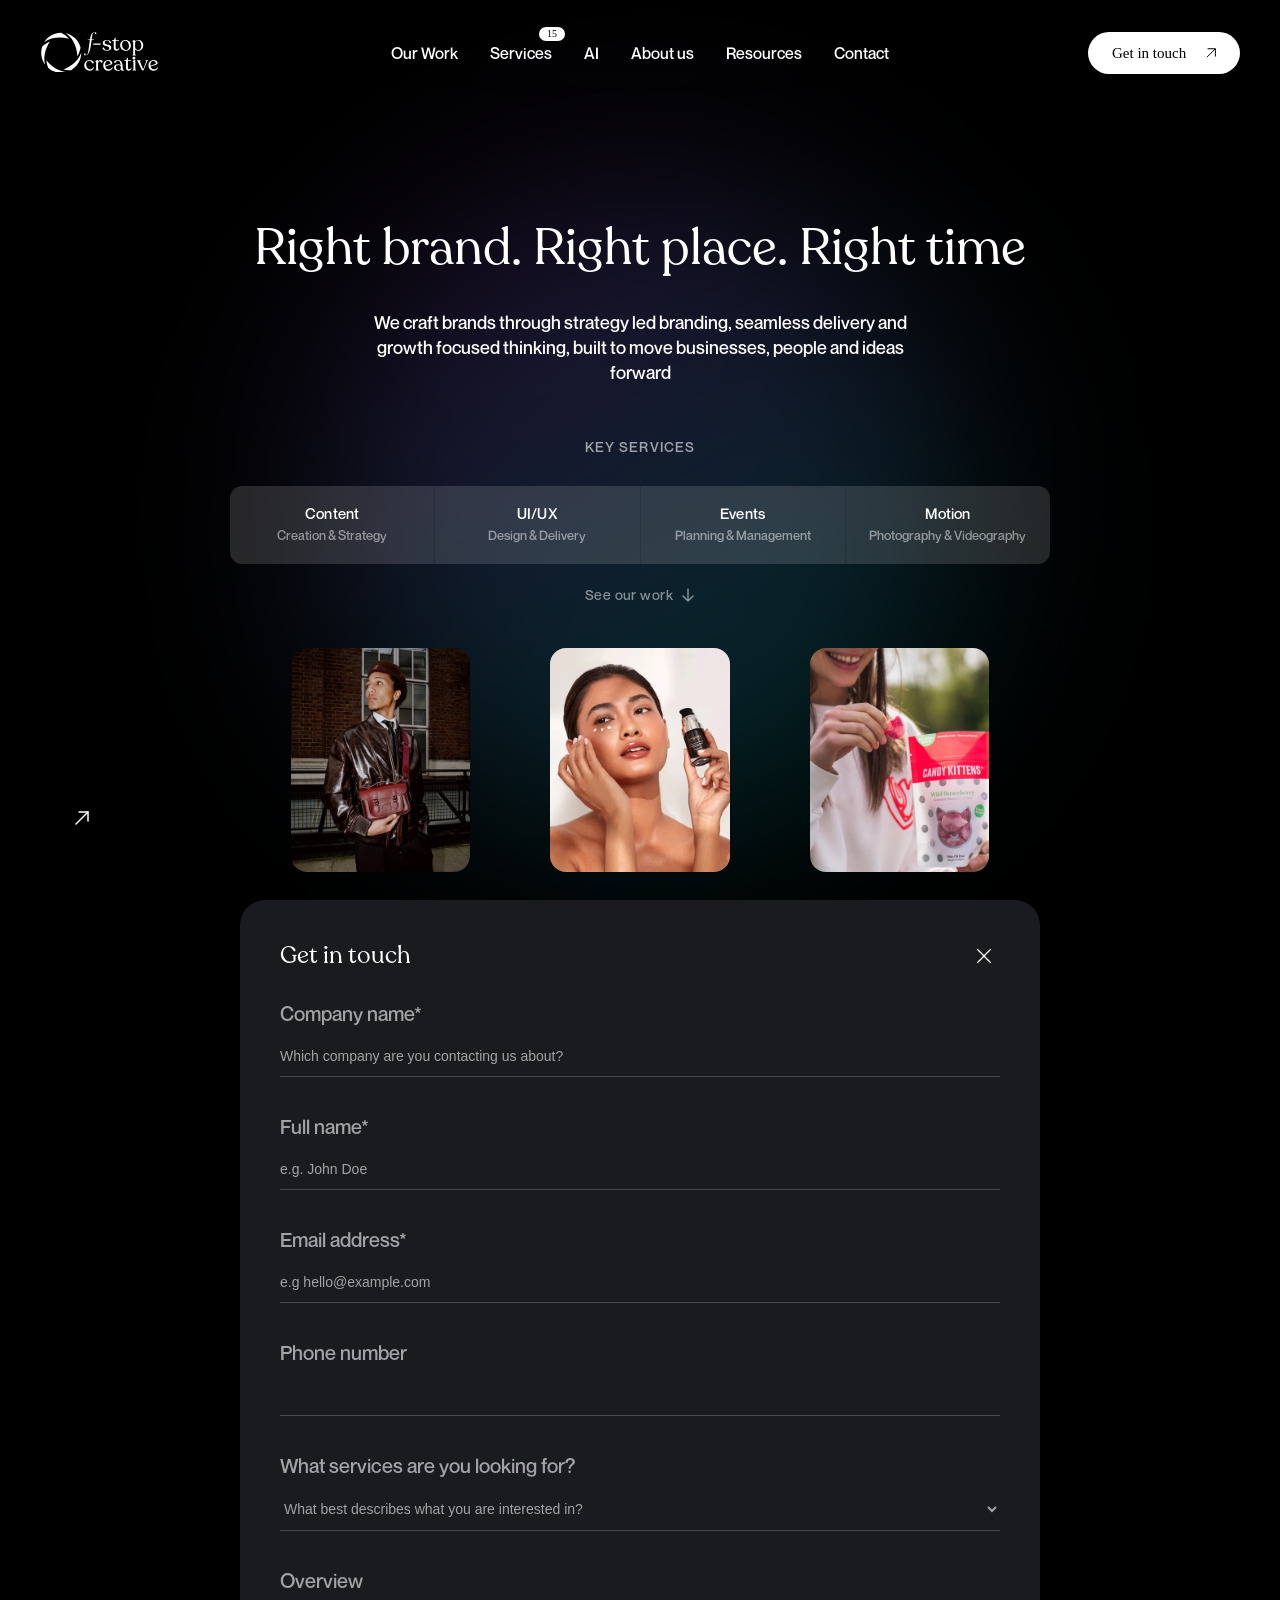
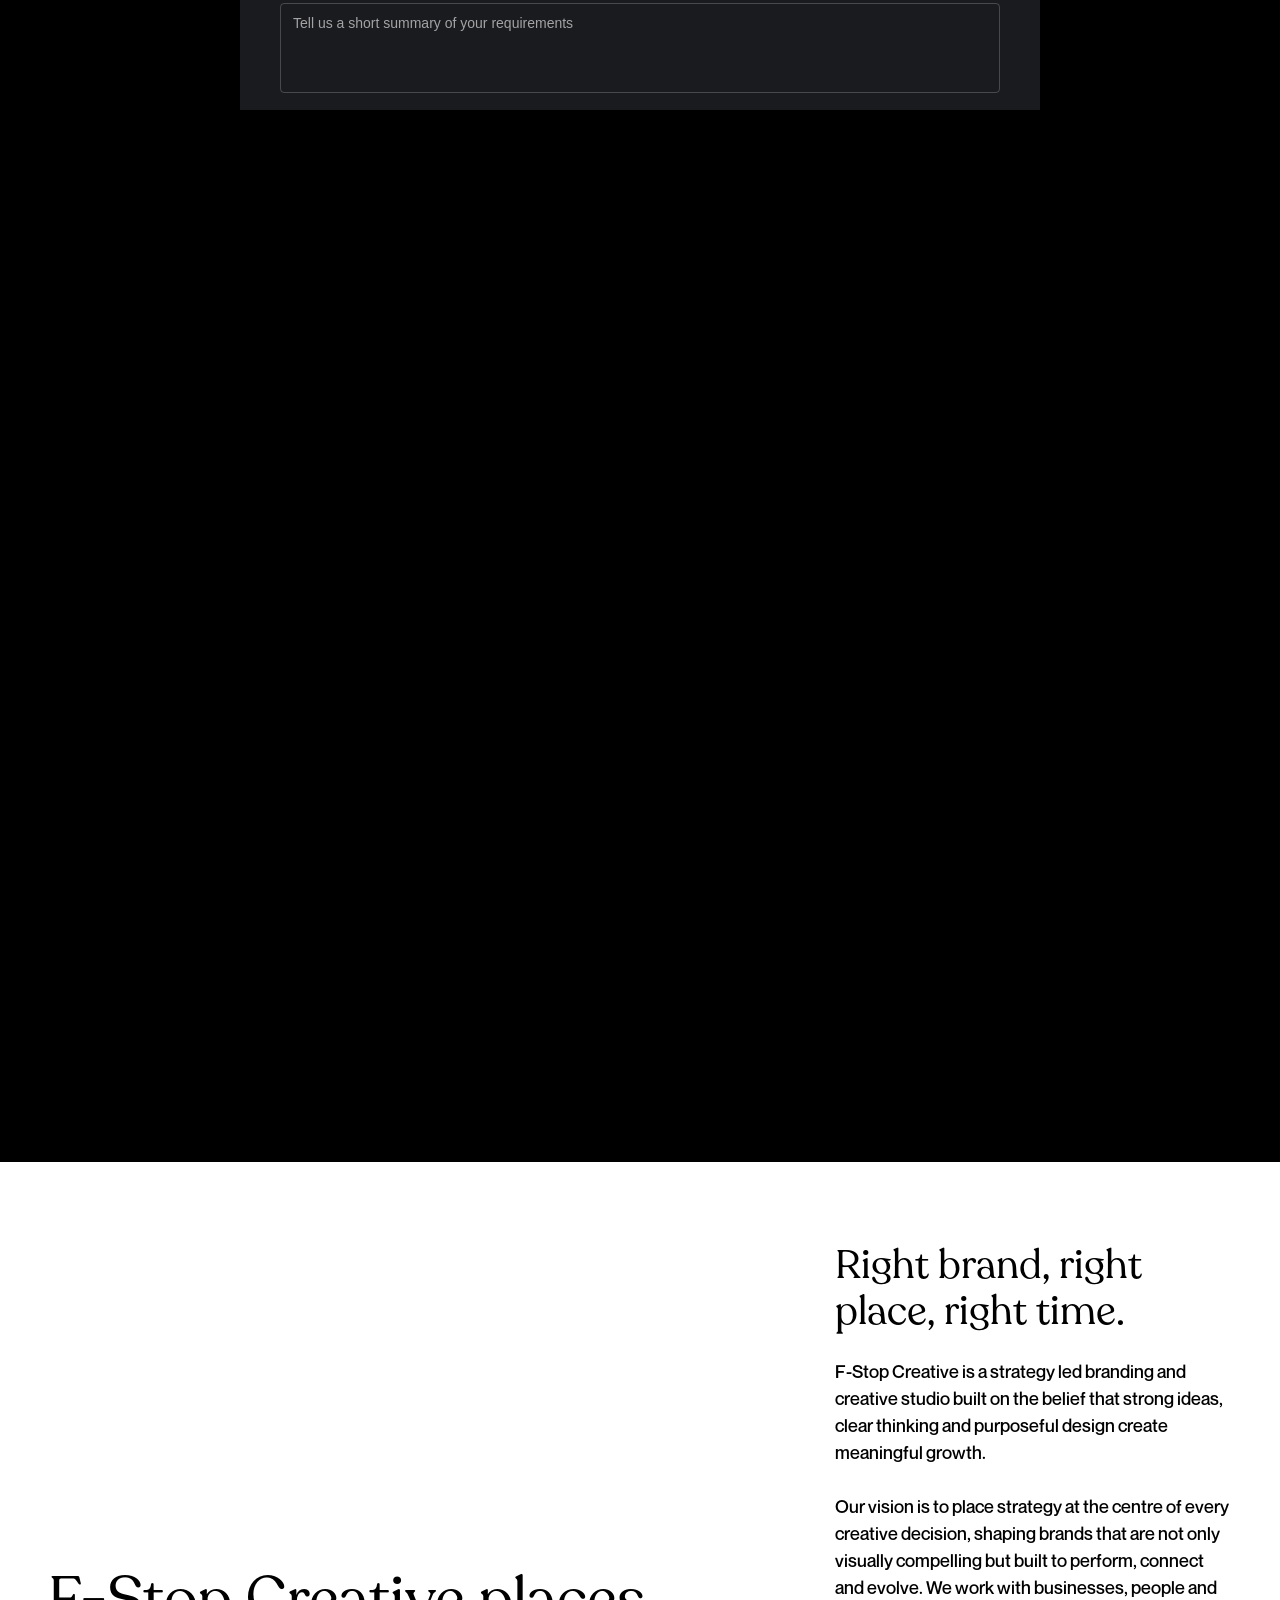
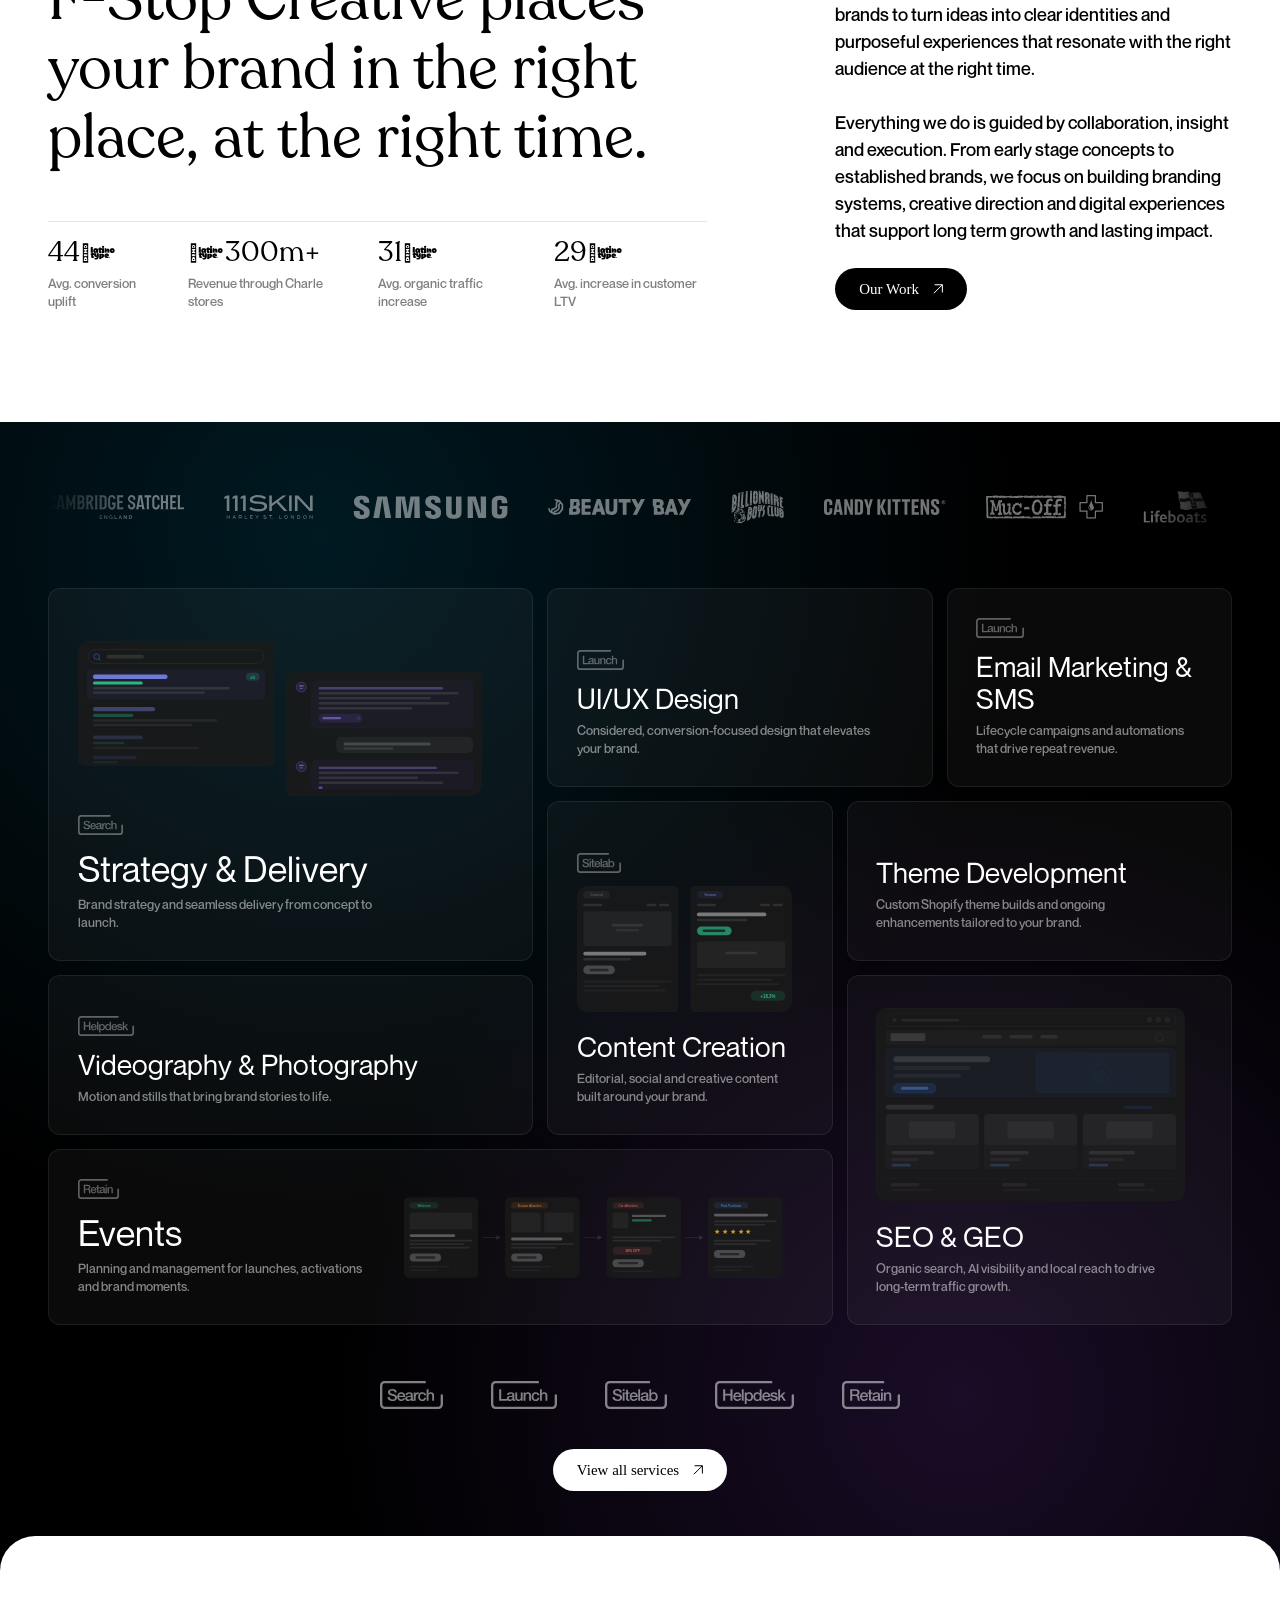
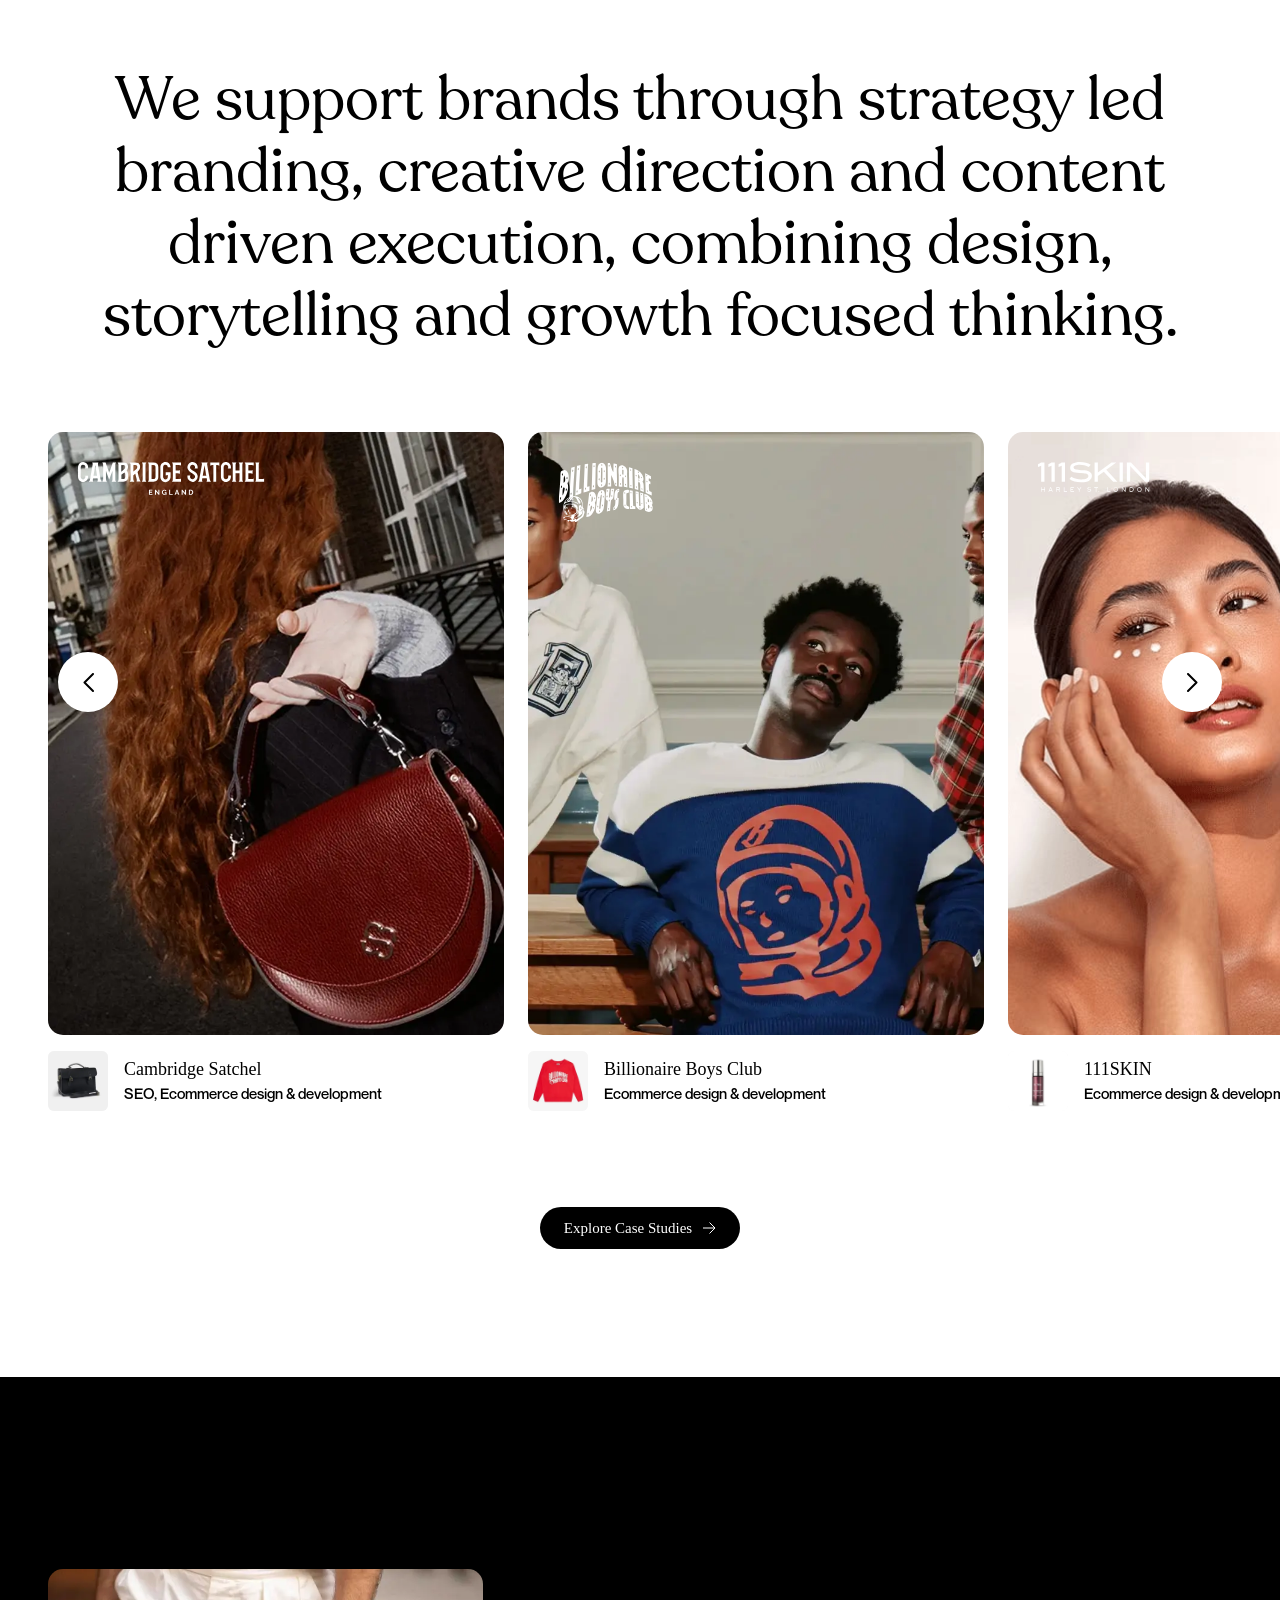
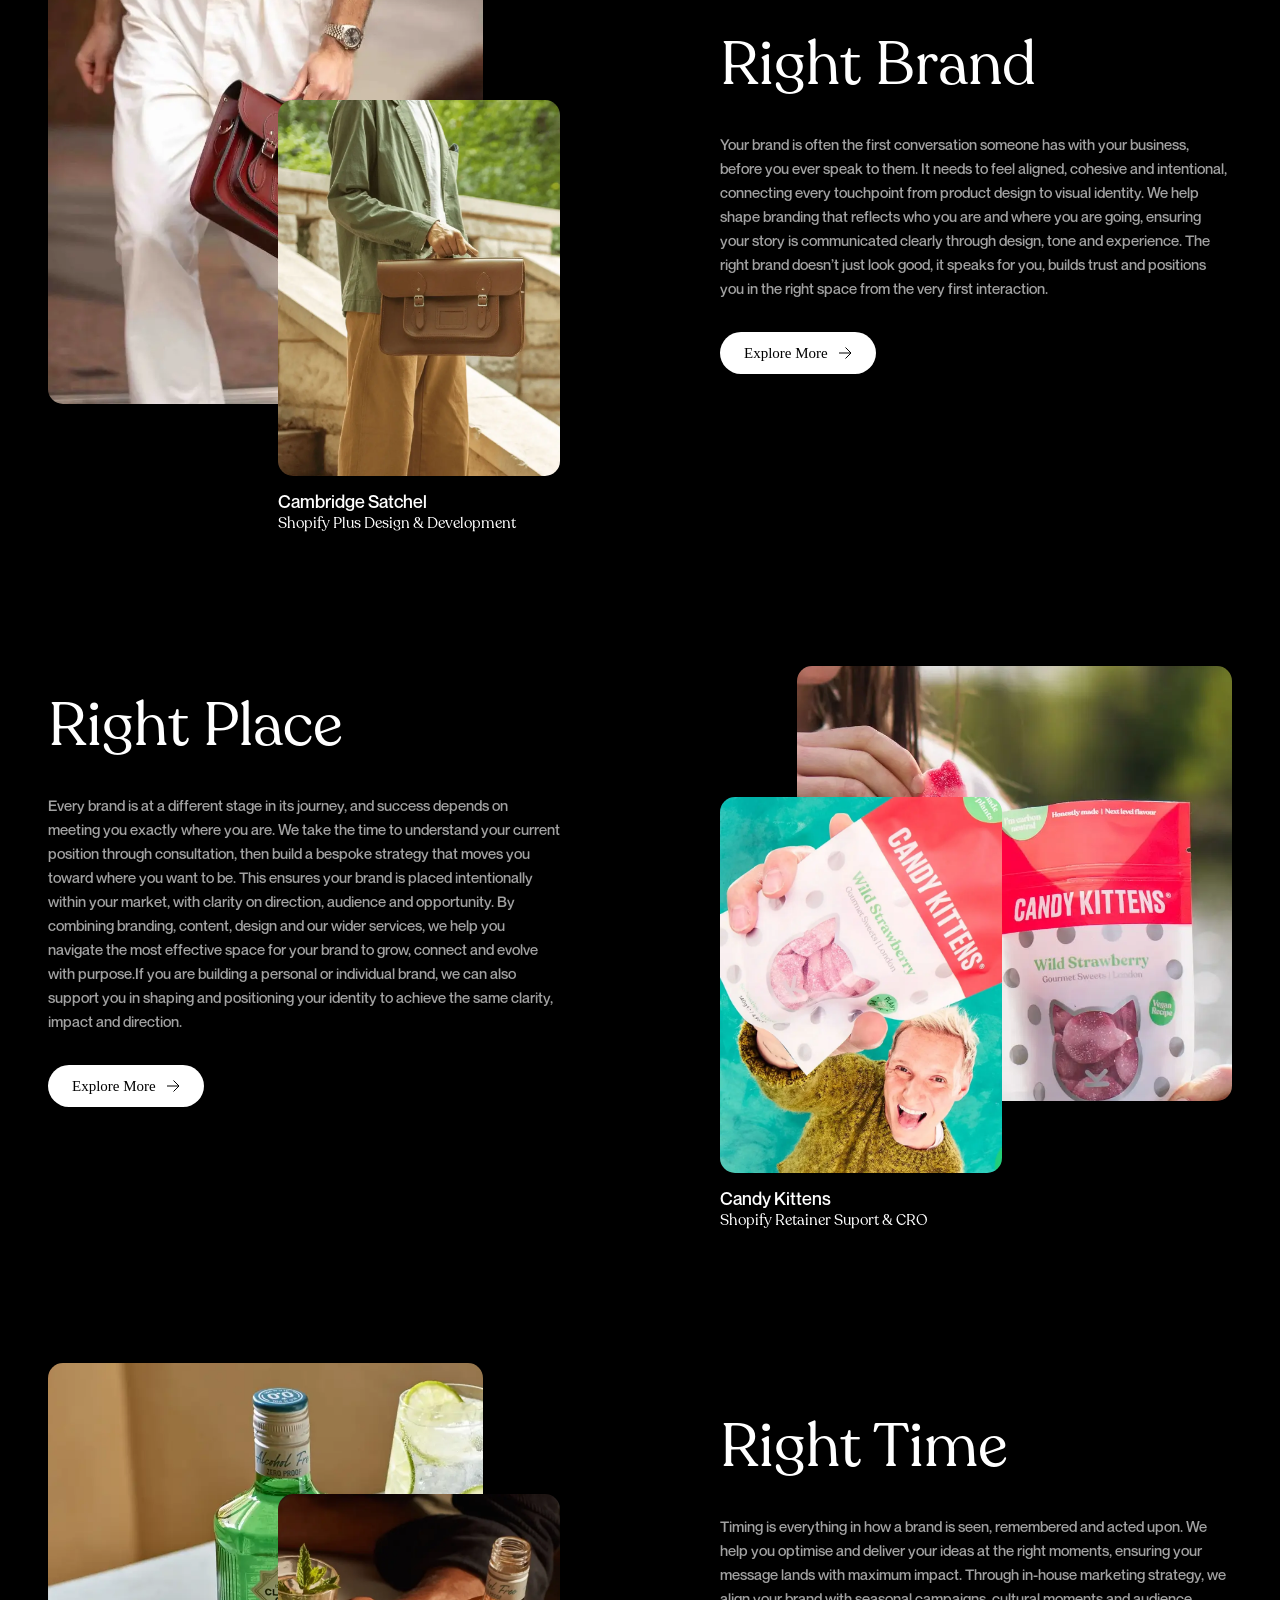
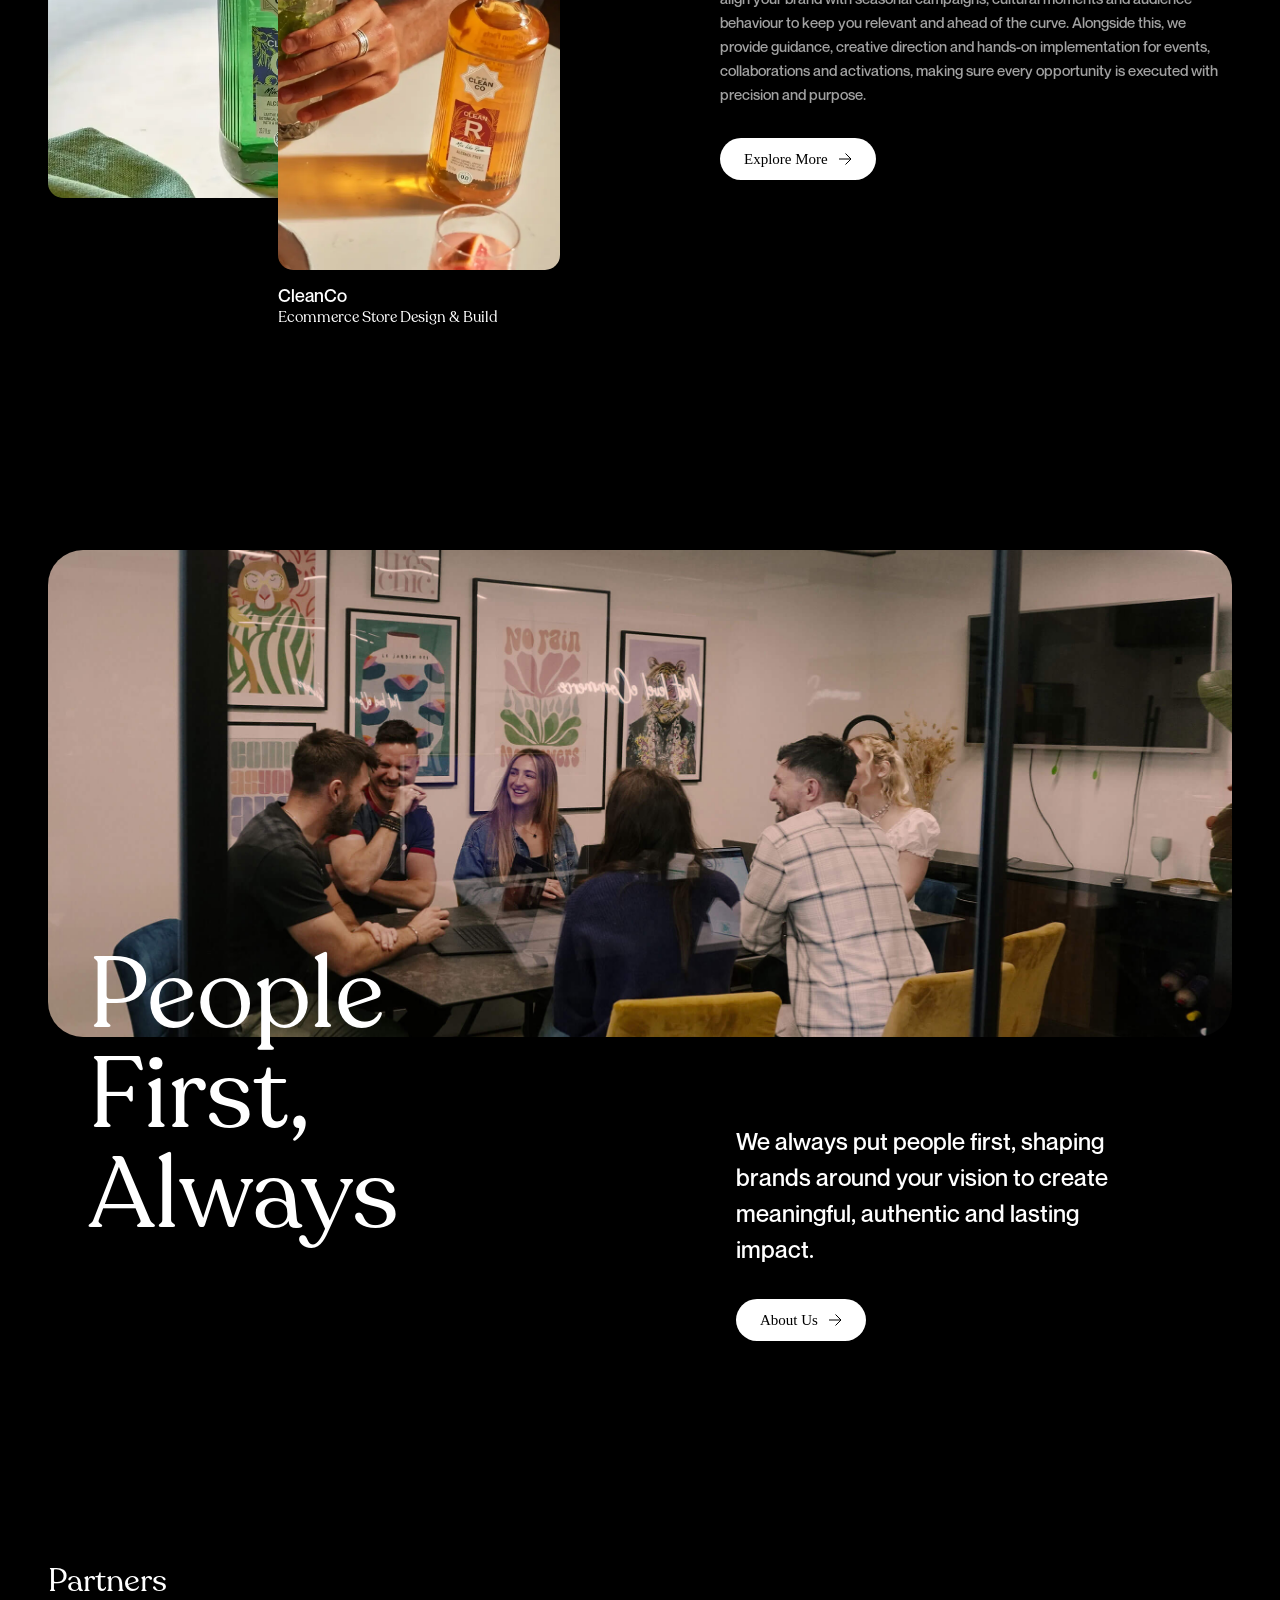
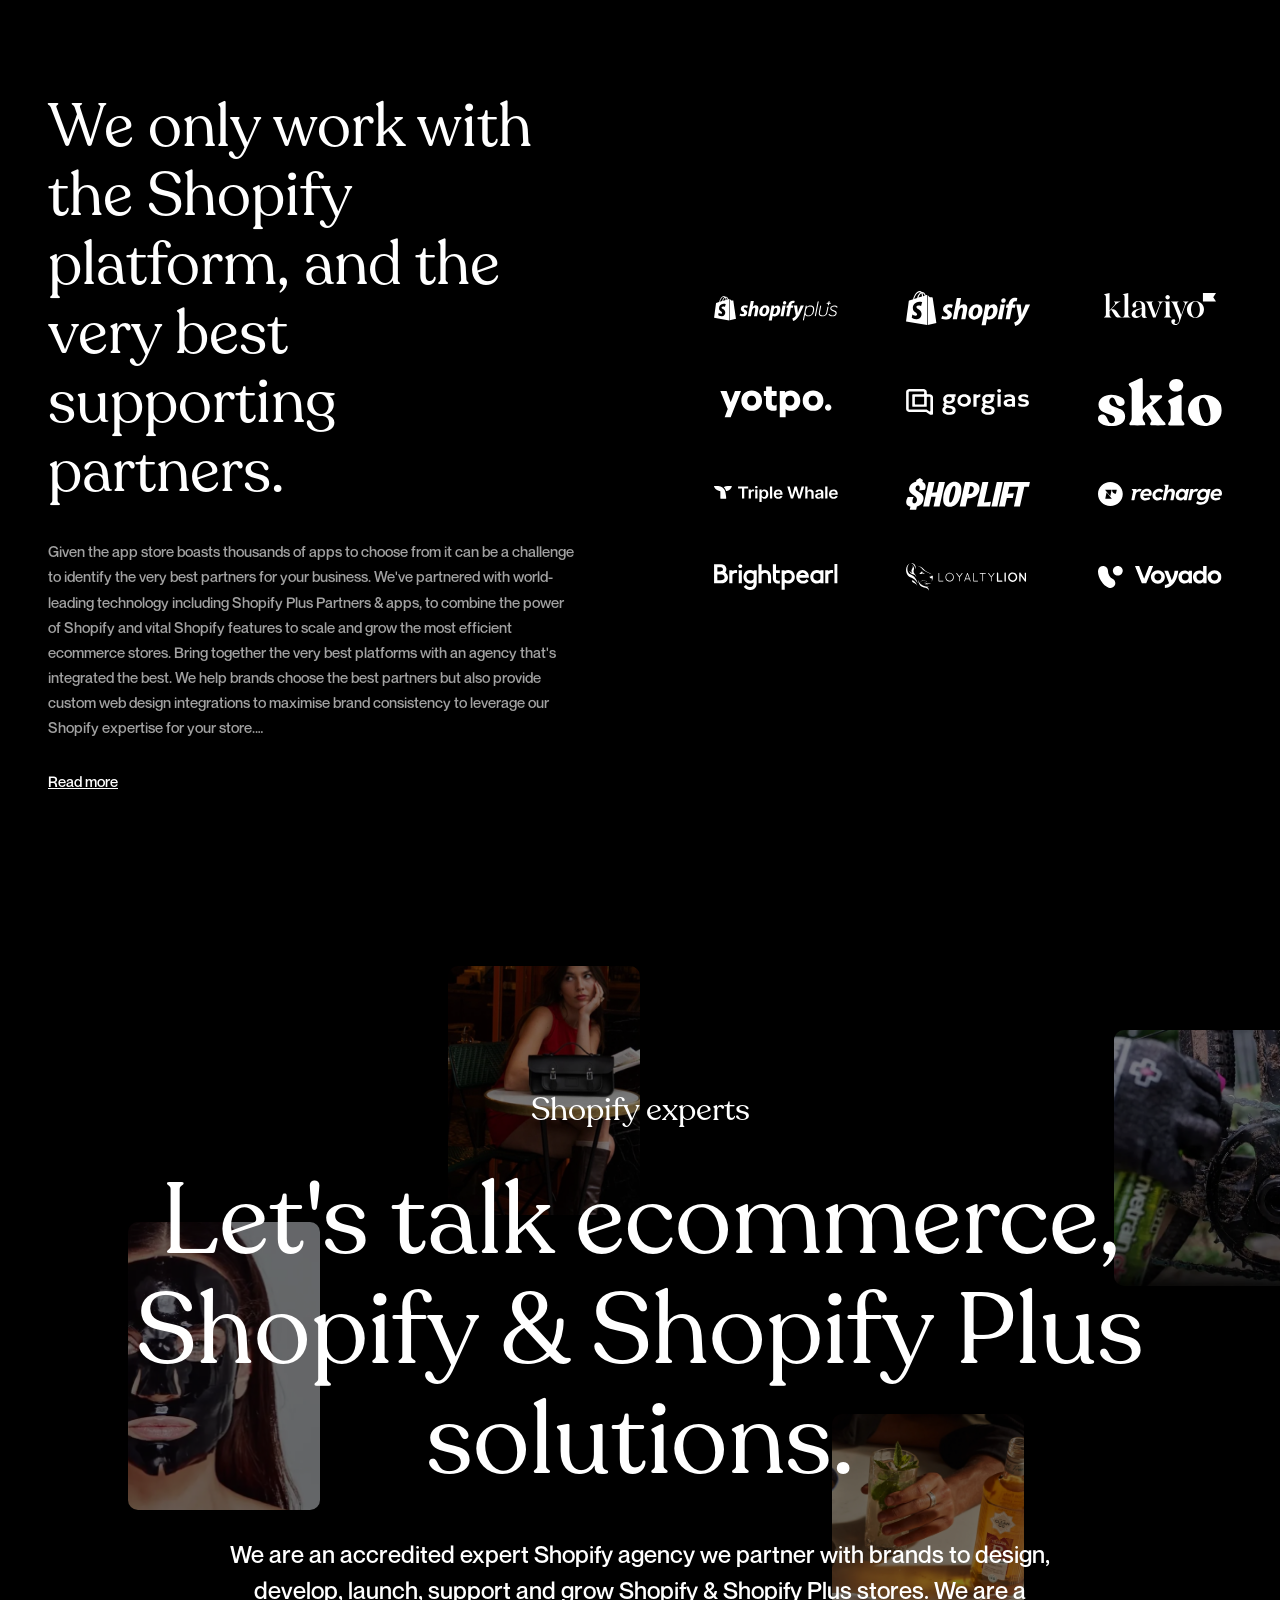
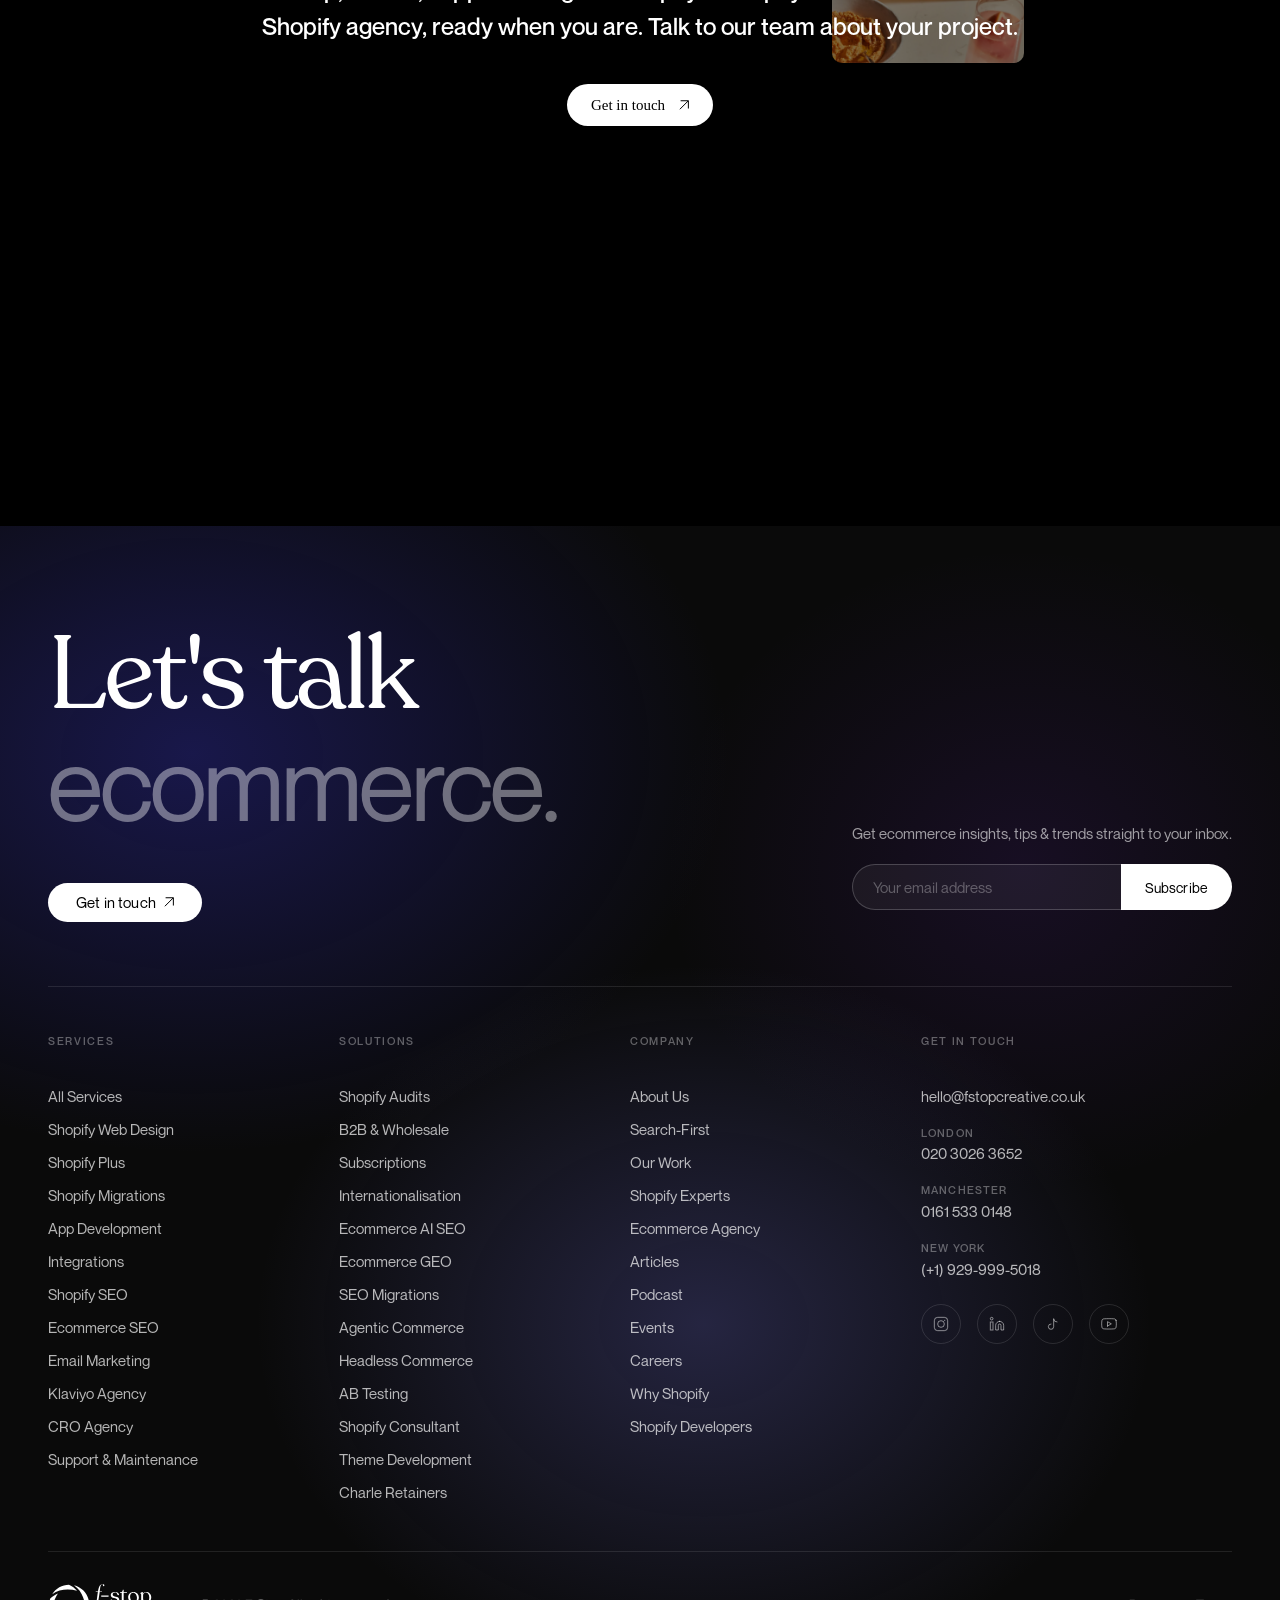
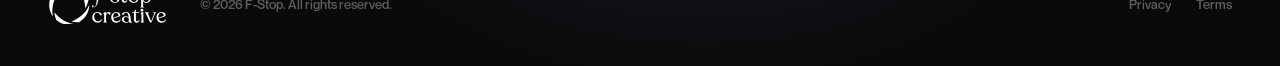
==== commit 80364e5f: "3 3" ====
--- a/index.html
+++ b/index.html
@@ -1526,7 +1526,7 @@
         </div>
         <div class="about-charle__right">
           <h2 class="about-charle__heading" style="font-size: 40px;">Right brand, right place, right time.</h2>
-          <p class="about-charle__description"> F-Stop Creative is a strategy led branding and creative studio built on the belief that strong ideas, clear thinking and purposeful design create meaningful growth. <br>Our vision is to place strategy at the centre of every creative decision, shaping brands that are not only visually compelling but built to perform, connect and evolve. We work with businesses, people and brands to turn ideas into clear identities and purposeful experiences that resonate with the right audience at the right time. <br>Everything we do is guided by collaboration, insight and execution. From early stage concepts to established brands, we focus on building branding systems, creative direction and digital experiences that support long term growth and lasting impact. </p>
+          <p class="about-charle__description"> F-Stop Creative is a strategy led branding and creative studio built on the belief that strong ideas, clear thinking and purposeful design create meaningful growth. <br><br>Our vision is to place strategy at the centre of every creative decision, shaping brands that are not only visually compelling but built to perform, connect and evolve. We work with businesses, people and brands to turn ideas into clear identities and purposeful experiences that resonate with the right audience at the right time. <br><br>Everything we do is guided by collaboration, insight and execution. From early stage concepts to established brands, we focus on building branding systems, creative direction and digital experiences that support long term growth and lasting impact. </p>
           <a href="#" class="btn btn-arrow btn-black"> Our Work <svg width="10"
               height="10" fill="none" xmlns="http://www.w3.org/2000/svg">
               <path d="M.89 9.243L9.373.757m0 0H1.596m7.778 0v7.779" stroke="currentColor"></path>
--- a/assets/css/style.css
+++ b/assets/css/style.css
@@ -2,6 +2,34 @@
   font-family: 'Recoleta';
   src: url('../fonts/Recoleta-Regular.otf') format('opentype');
   font-weight: 100 900;
+  font-style: normal;
+  font-display: swap;
+}
+@font-face {
+  font-family: 'Neue Montreal';
+  src: url('../fonts/NeueMontreal-Regular.otf') format('opentype');
+  font-weight: 400;
+  font-style: normal;
+  font-display: swap;
+}
+@font-face {
+  font-family: 'Neue Montreal';
+  src: url('../fonts/NeueMontreal-Medium.otf') format('opentype');
+  font-weight: 500;
+  font-style: normal;
+  font-display: swap;
+}
+@font-face {
+  font-family: 'Neue Montreal';
+  src: url('../fonts/NeueMontreal-Regular.otf') format('opentype');
+  font-weight: 100 300;
+  font-style: normal;
+  font-display: swap;
+}
+@font-face {
+  font-family: 'Neue Montreal';
+  src: url('../fonts/NeueMontreal-Medium.otf') format('opentype');
+  font-weight: 600 900;
   font-style: normal;
   font-display: swap;
 }
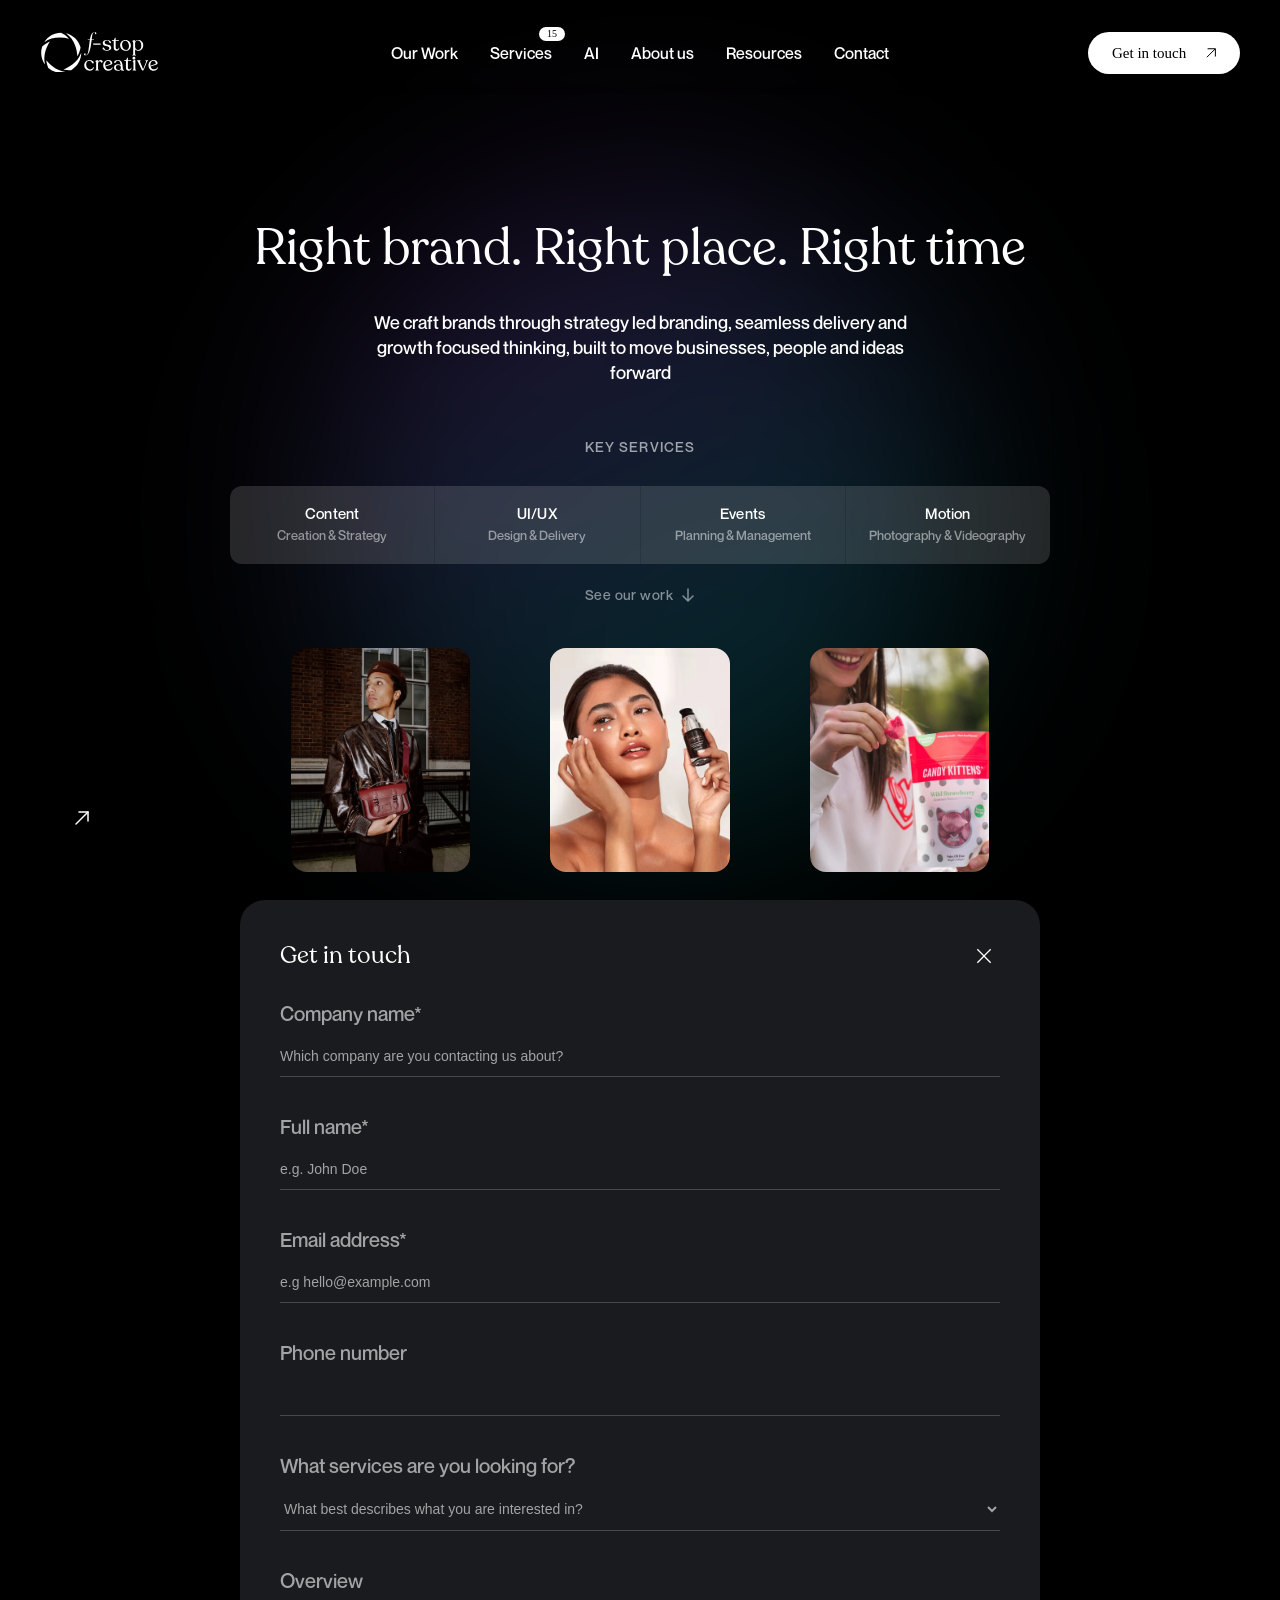
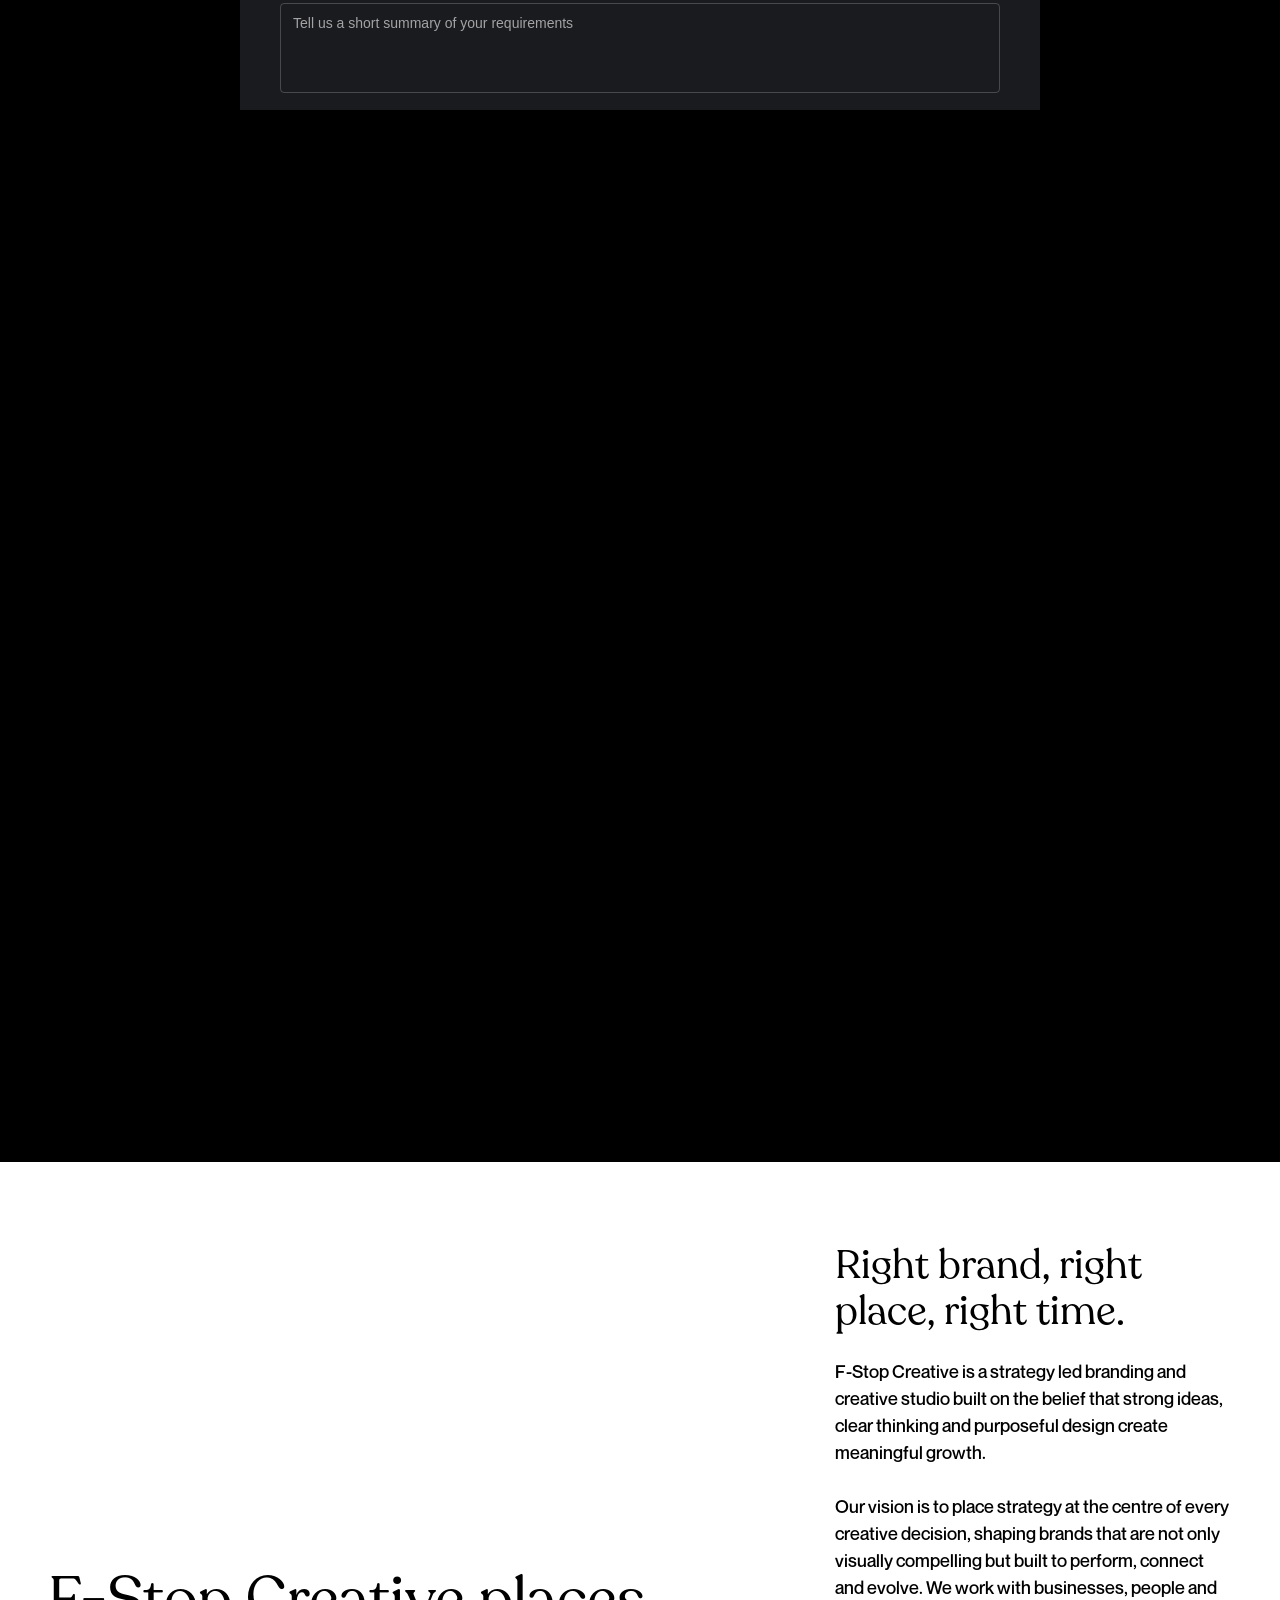
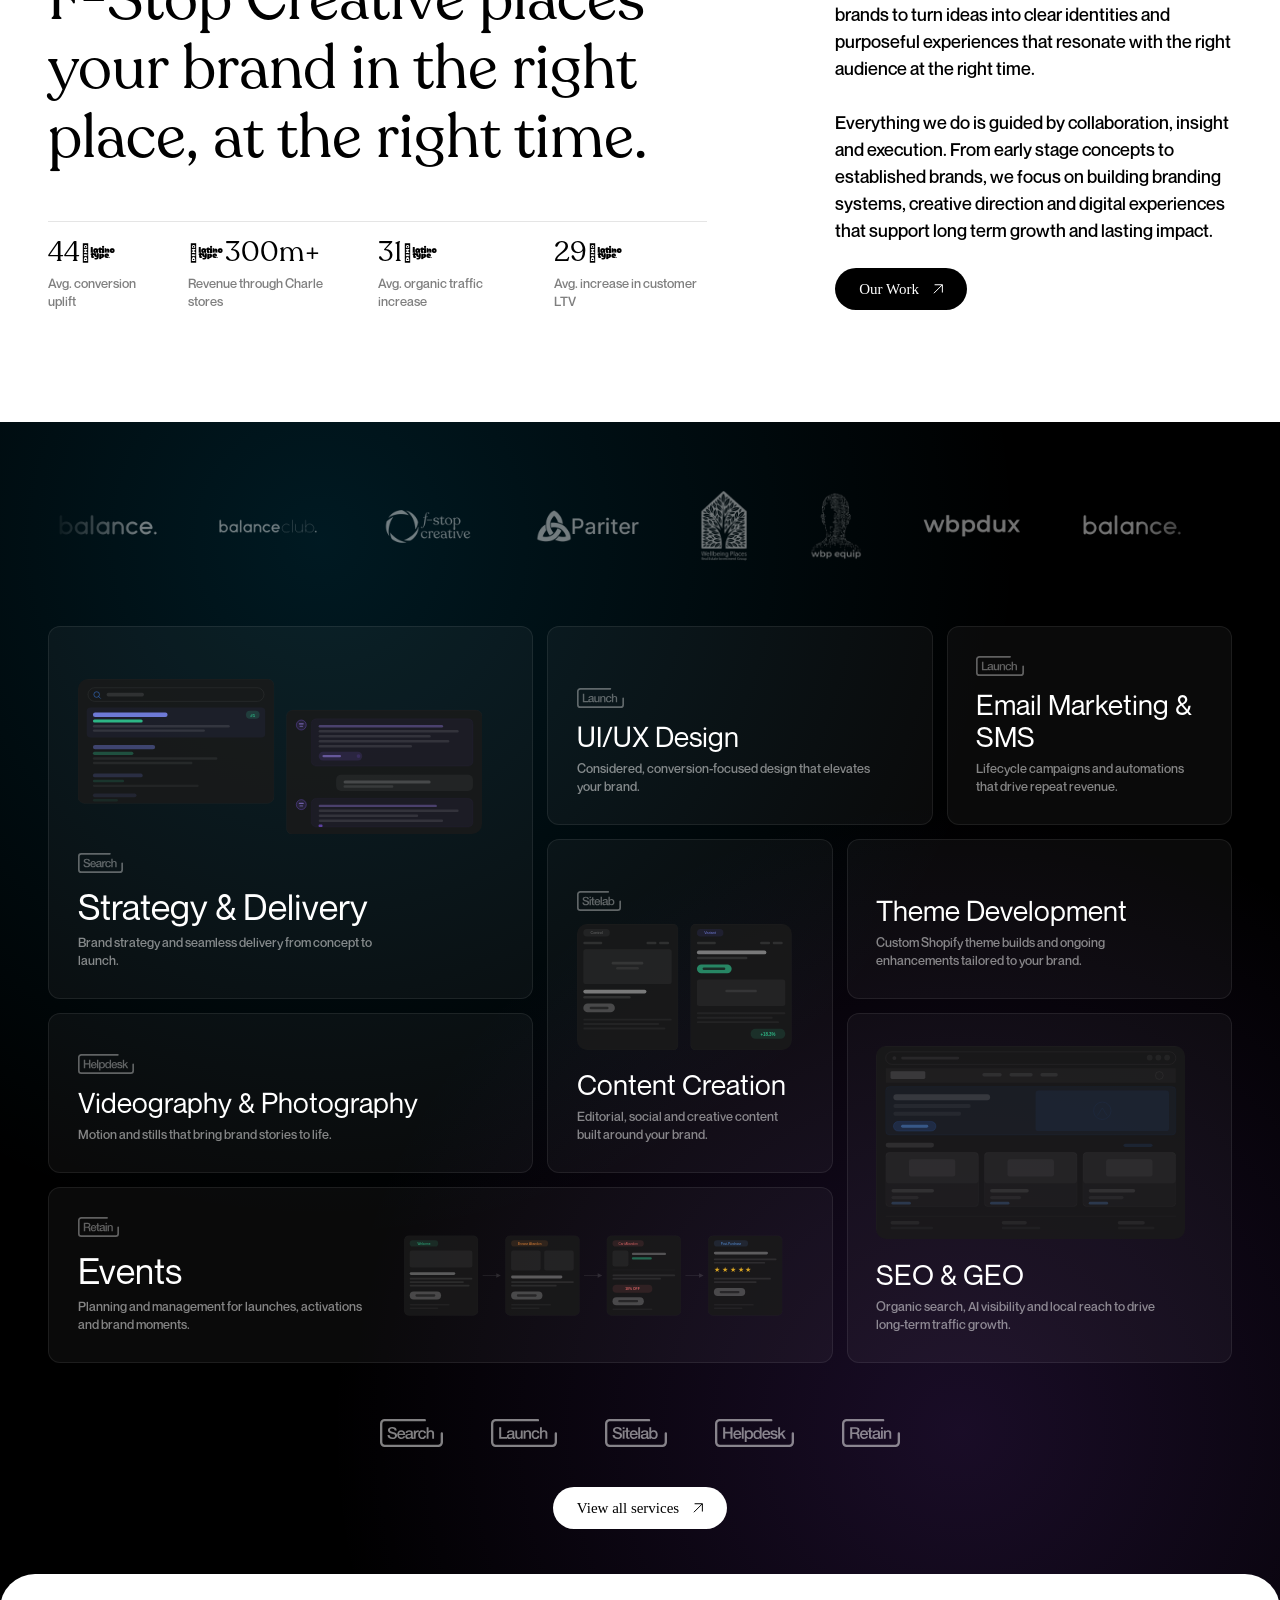
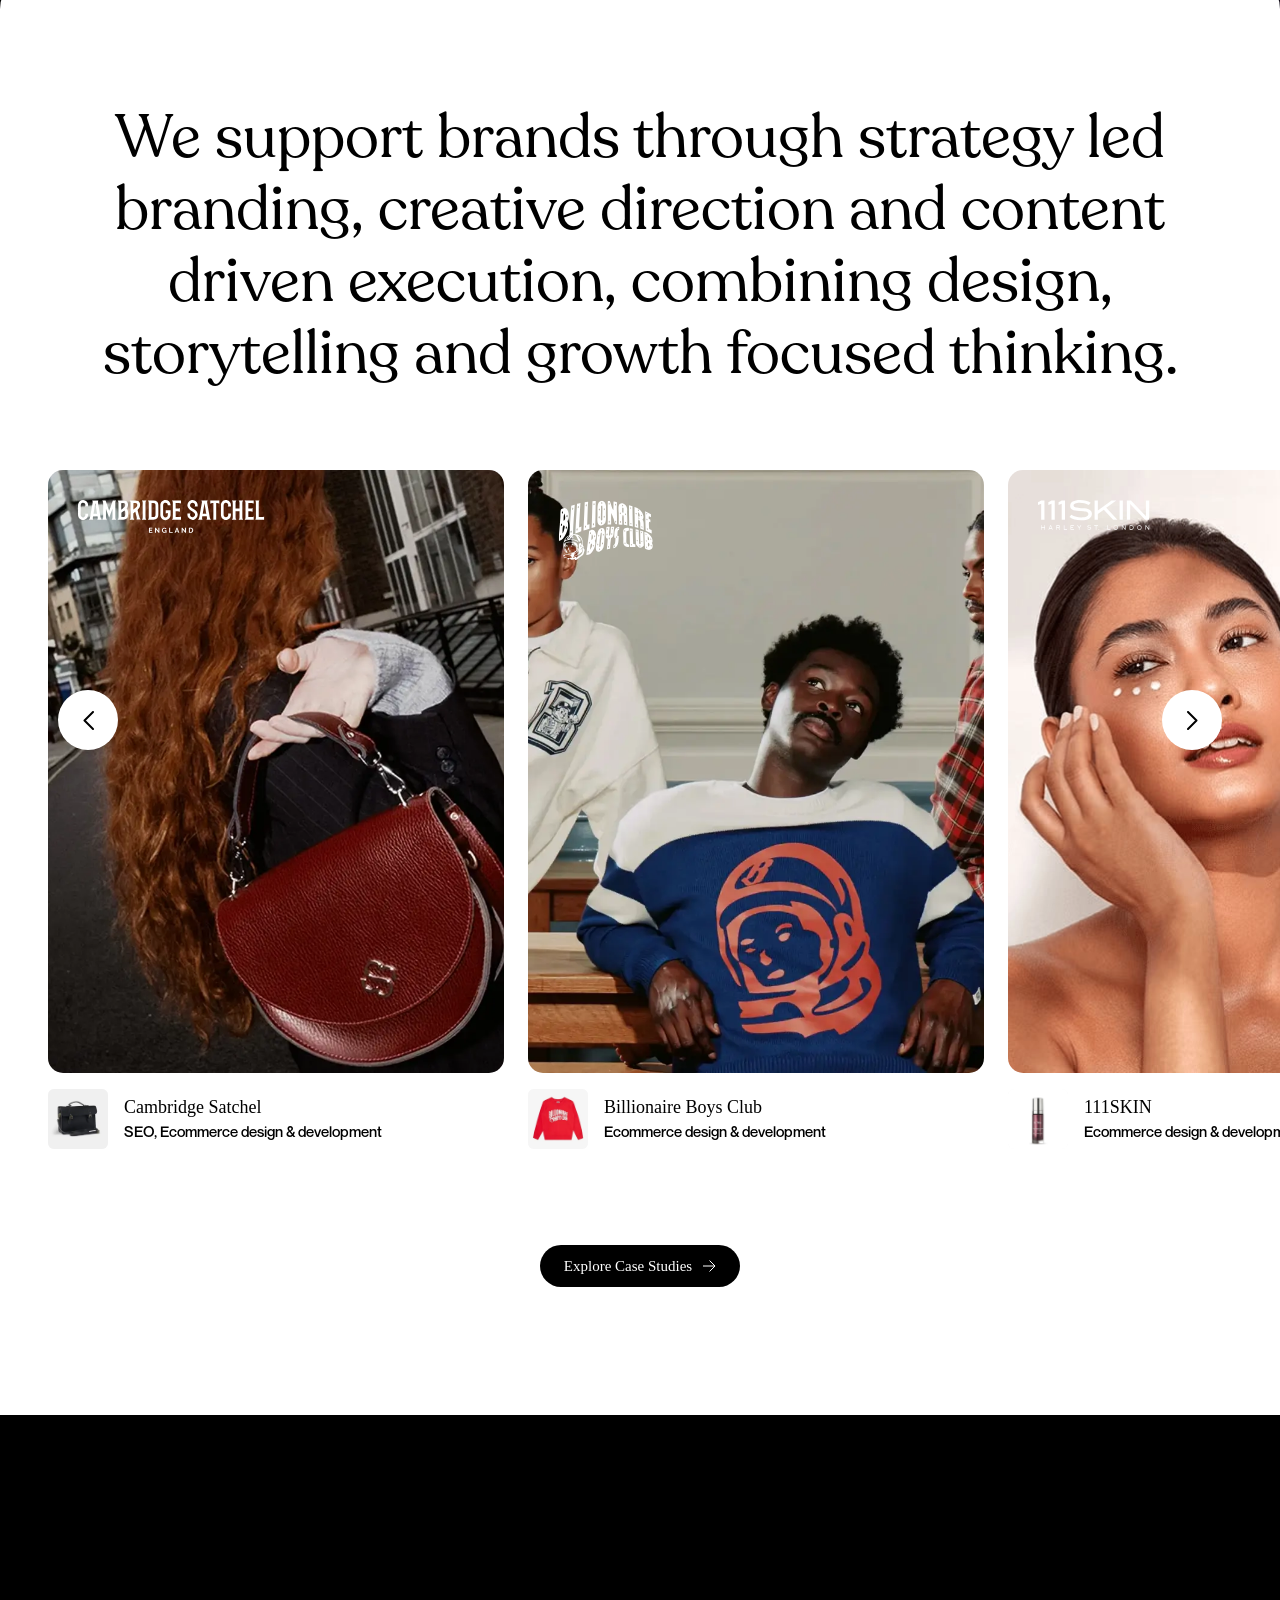
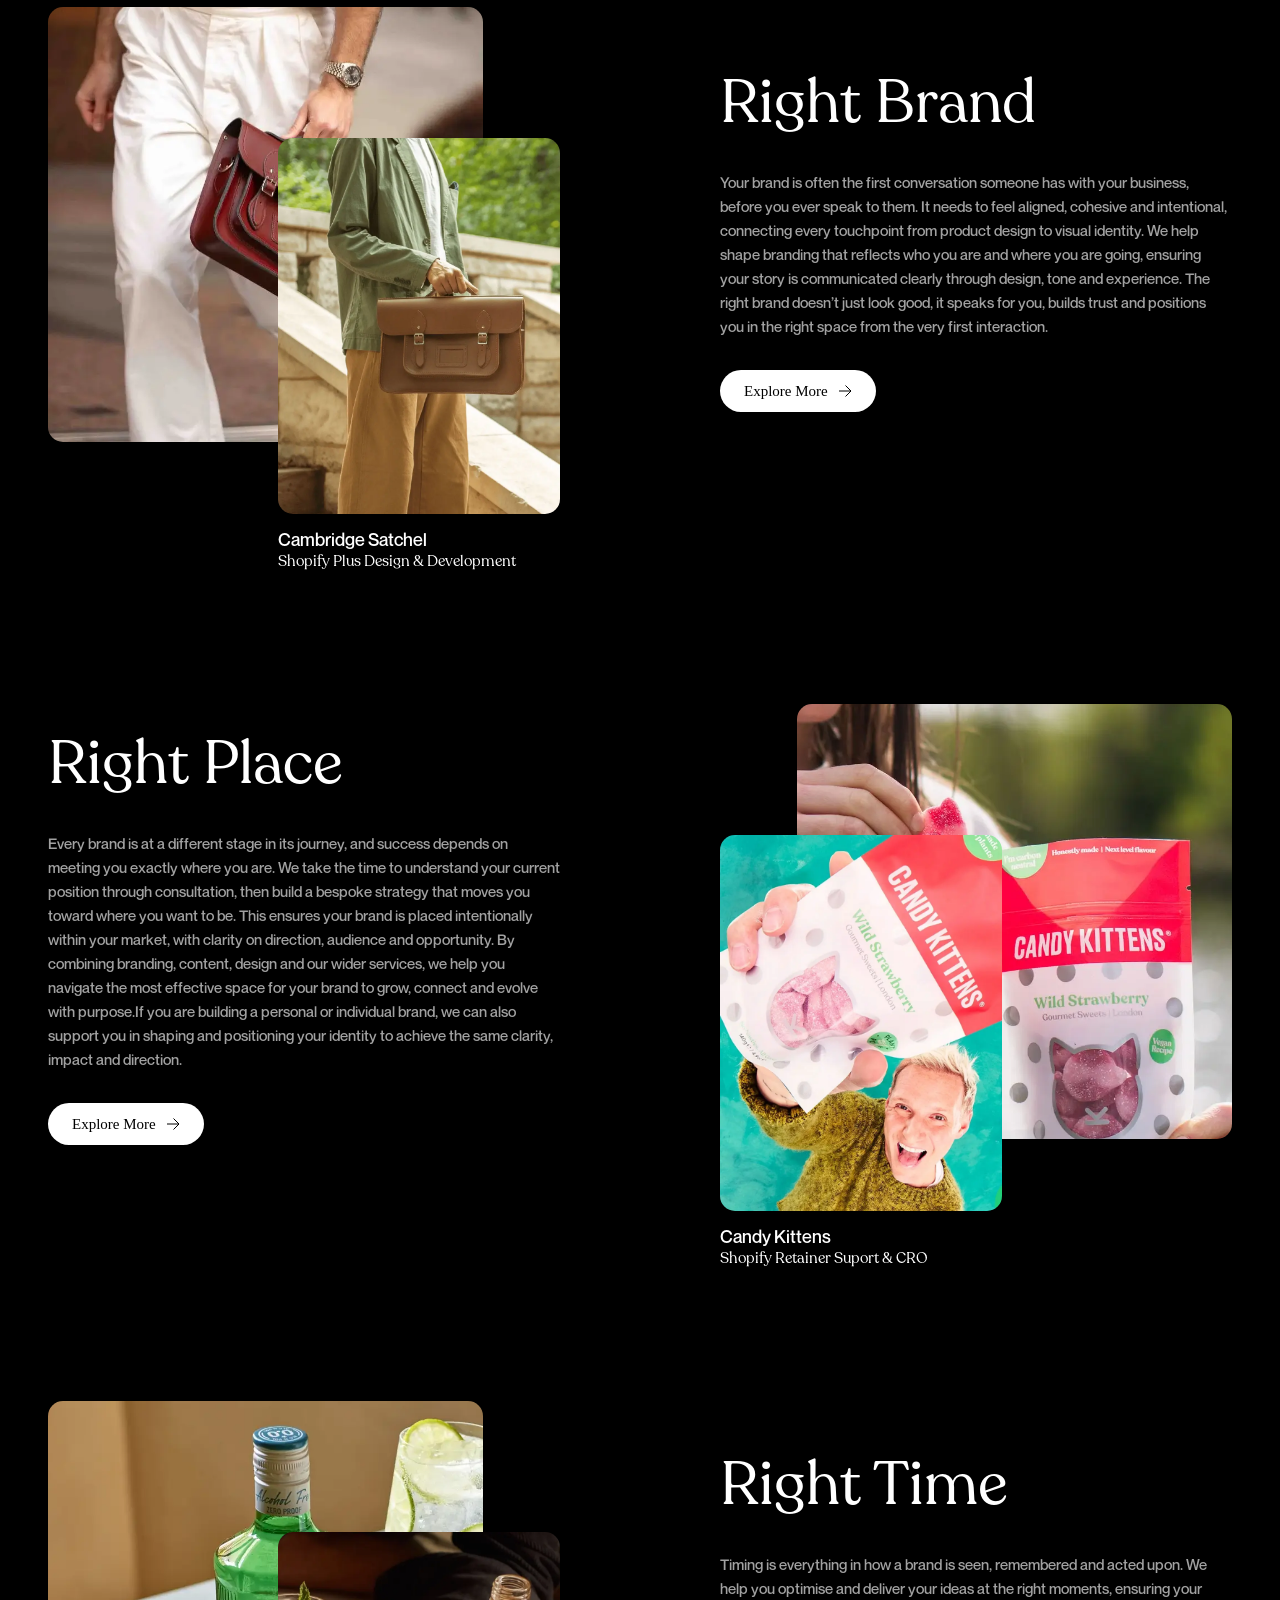
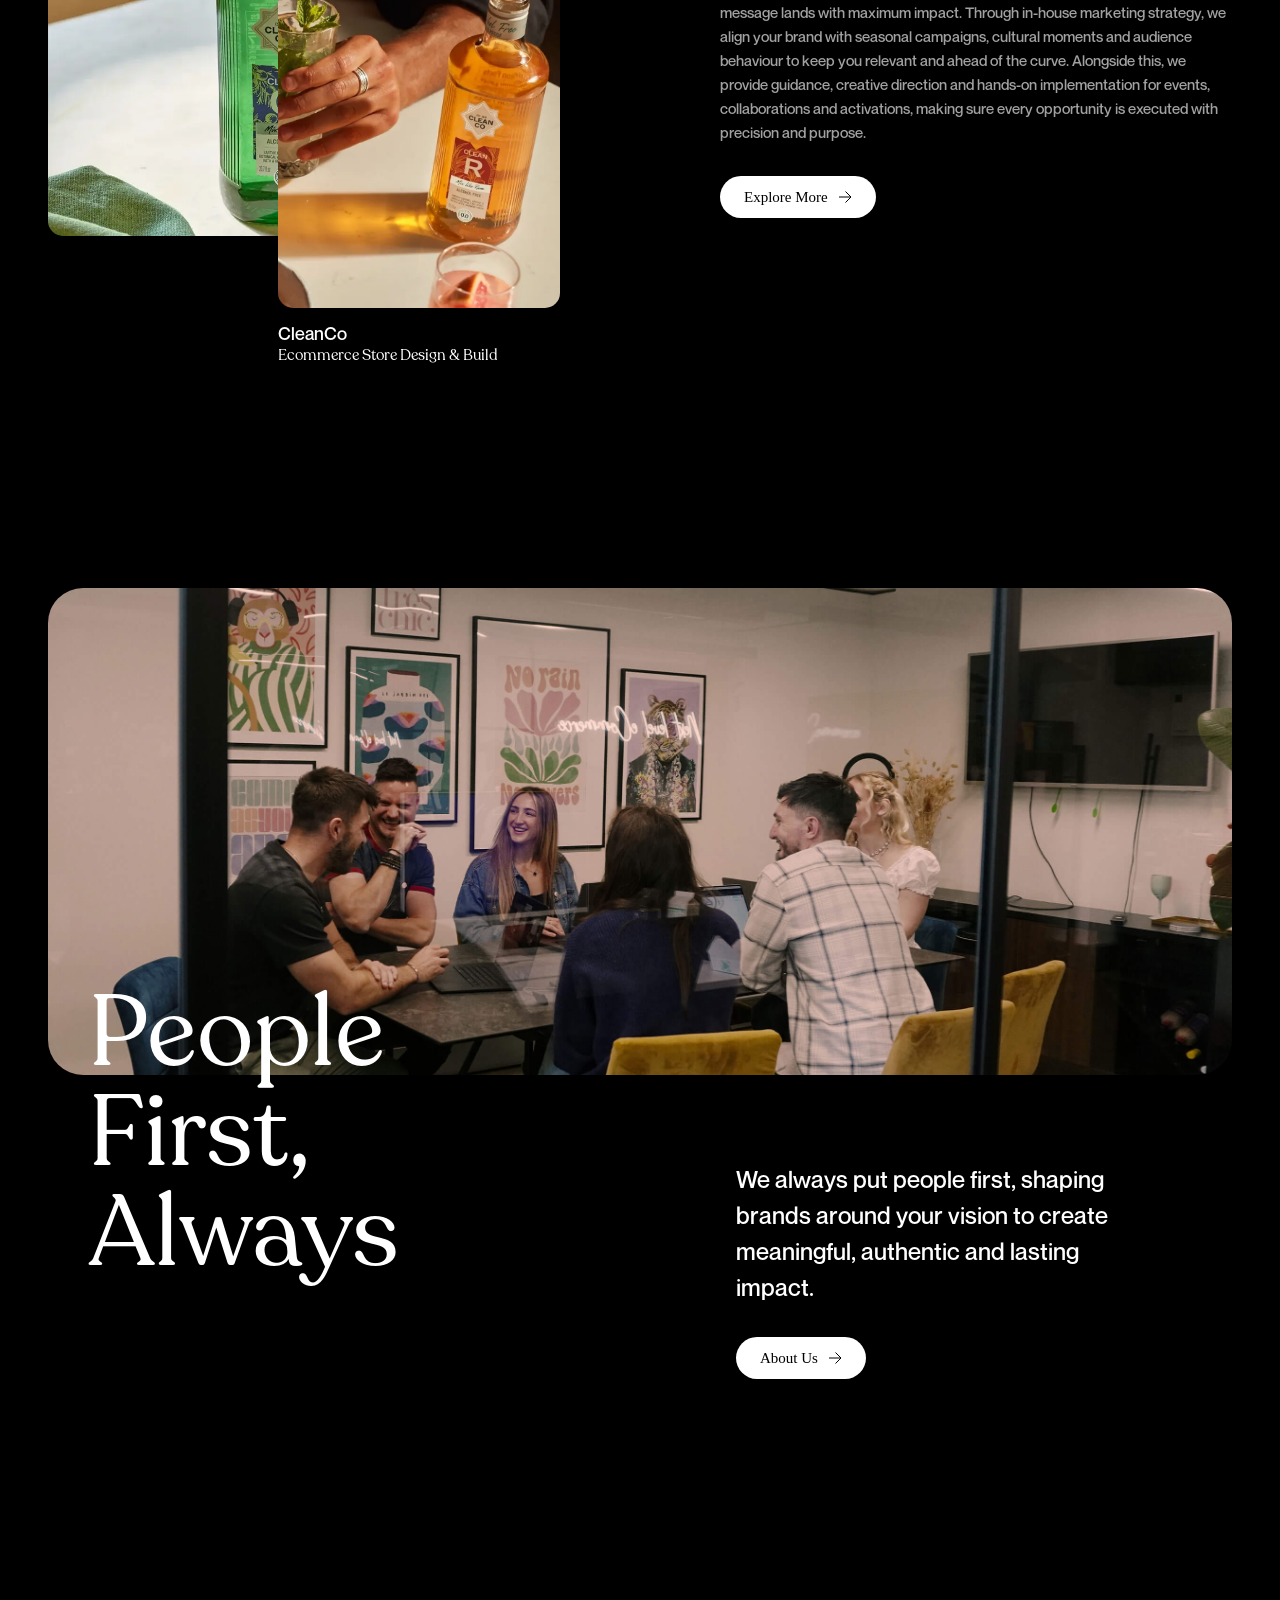
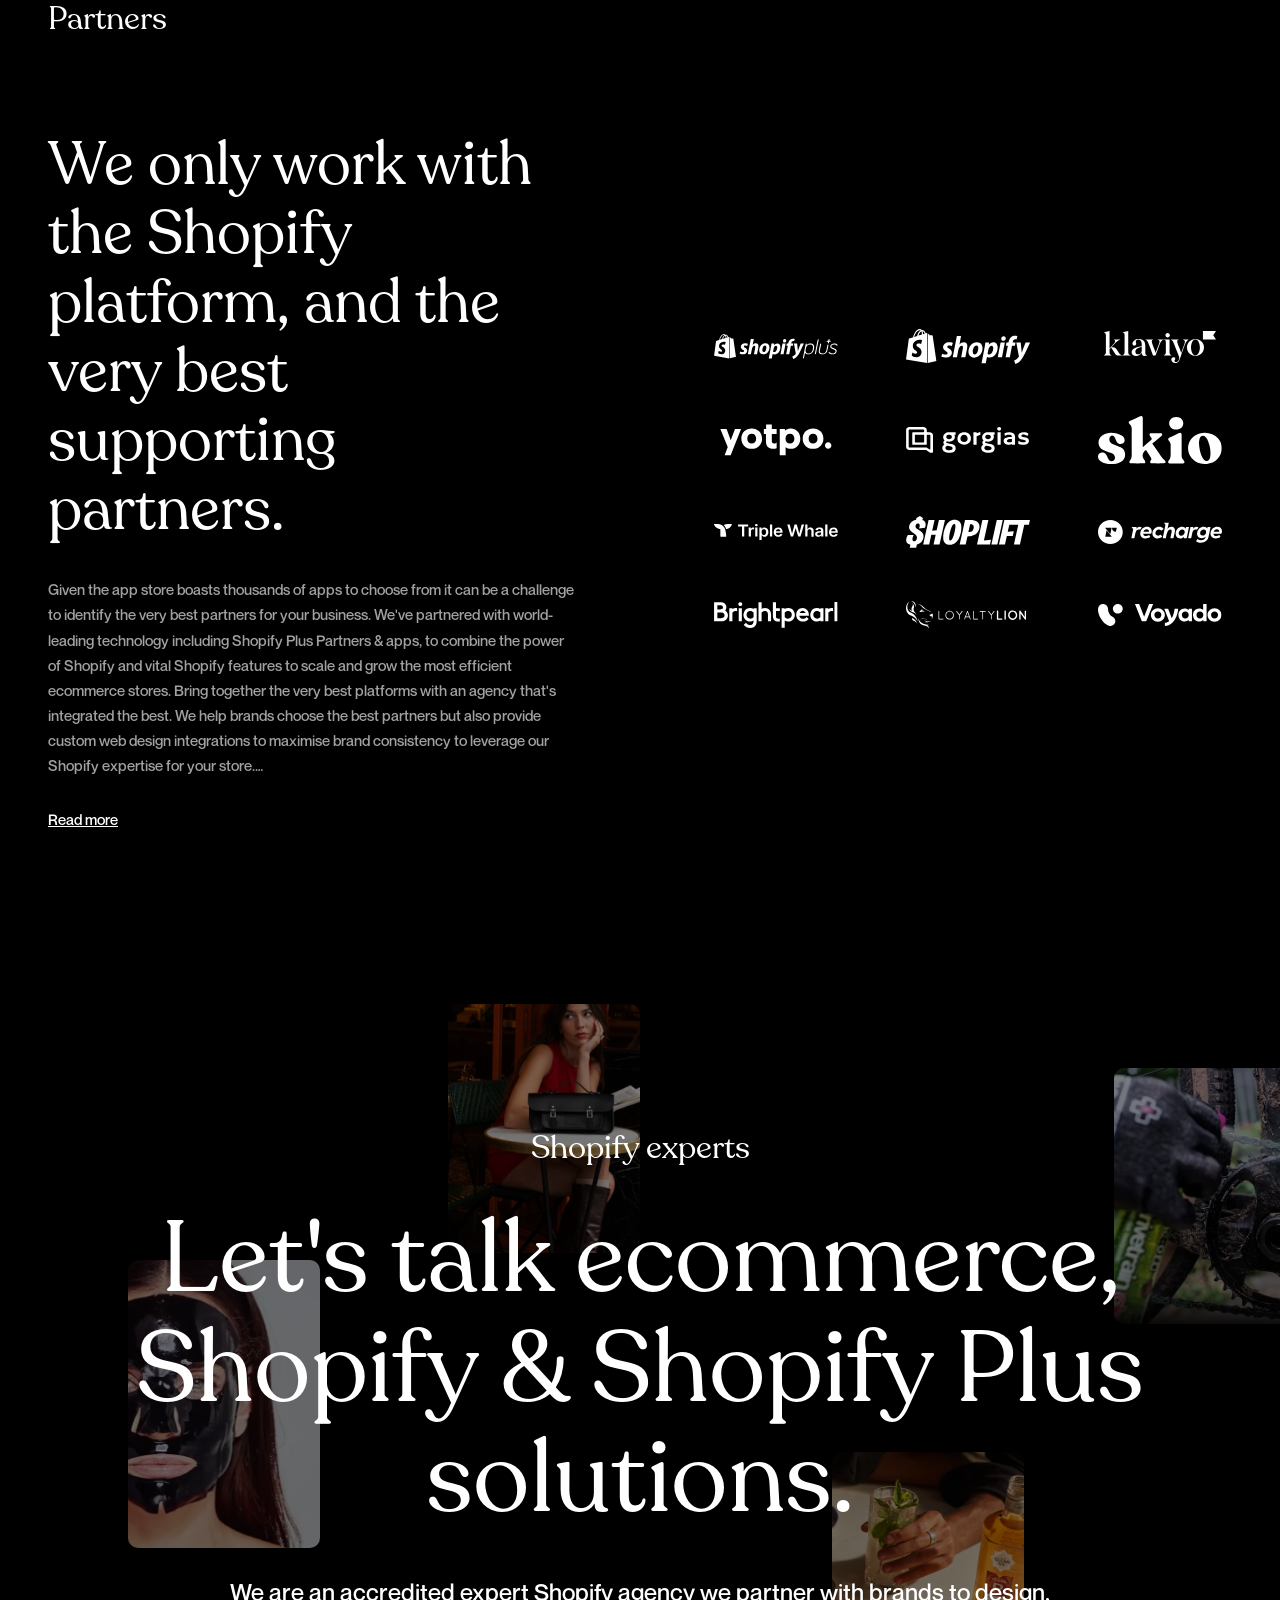
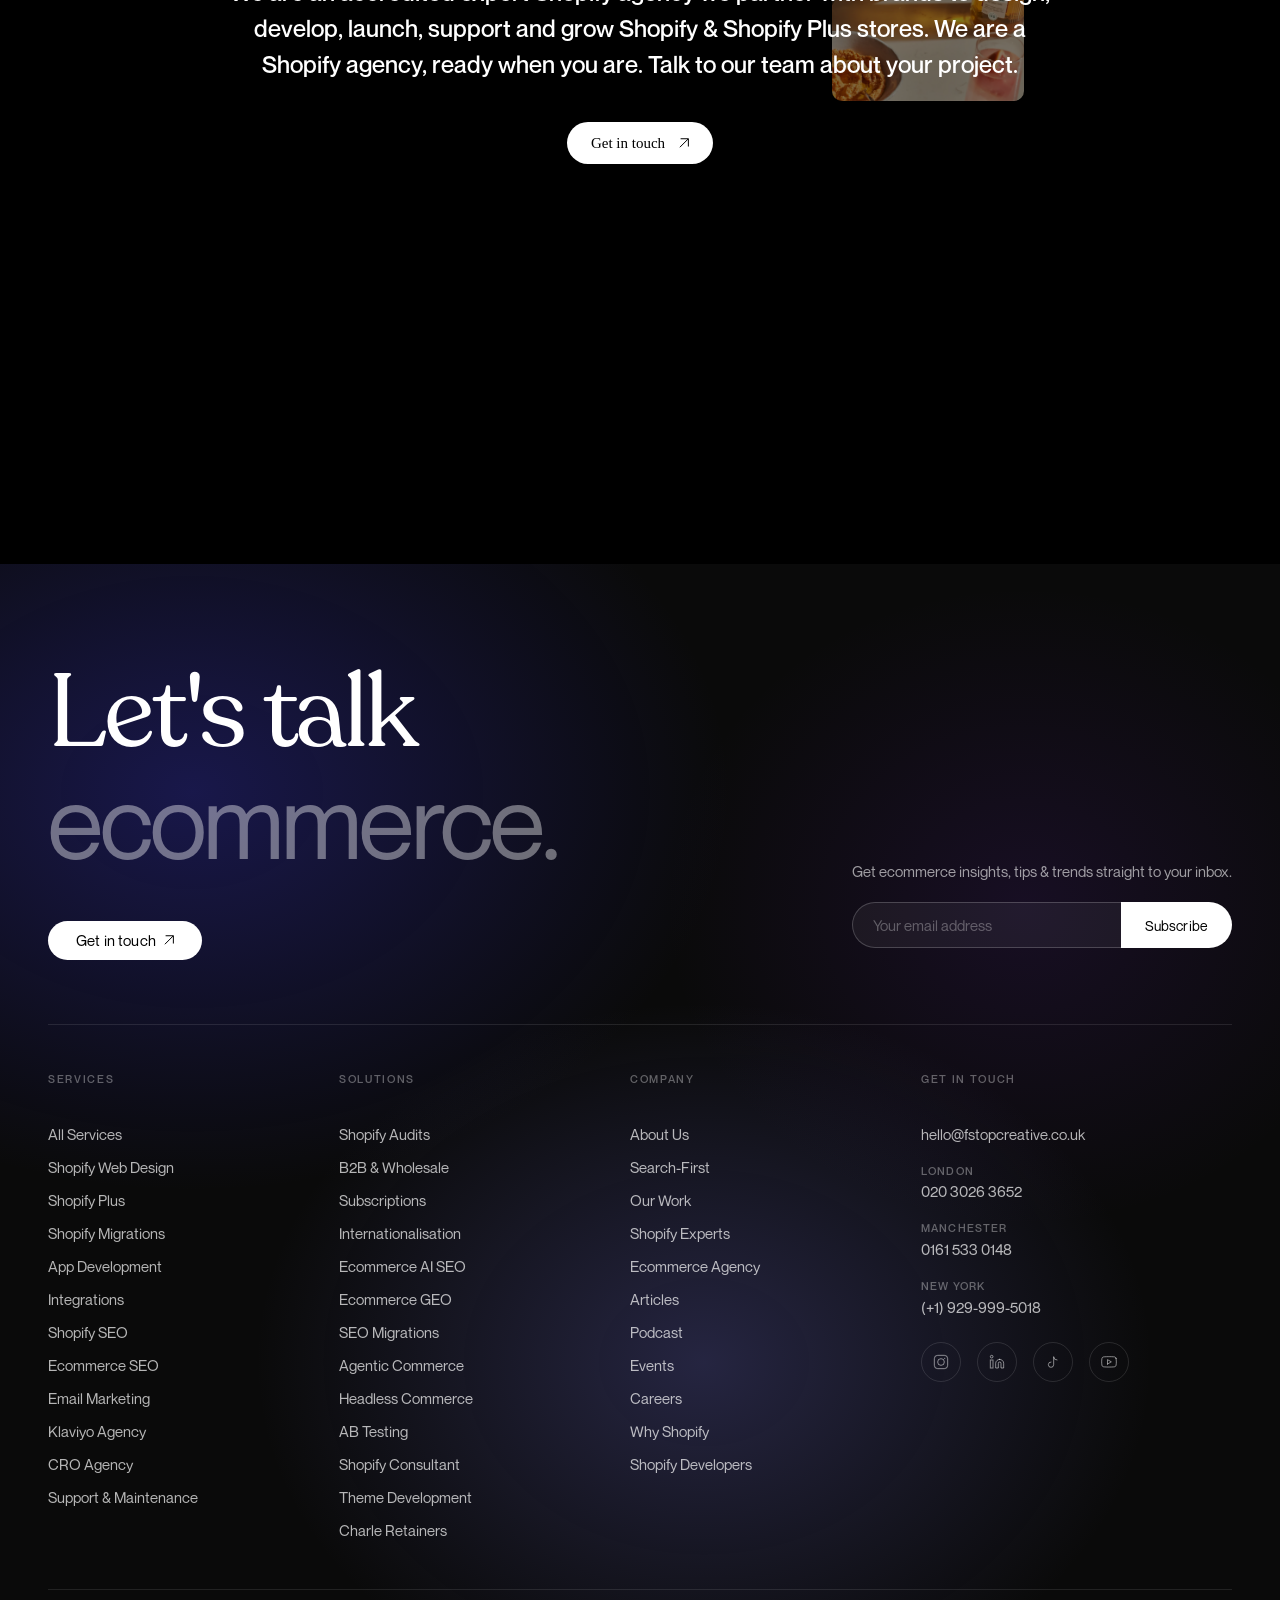
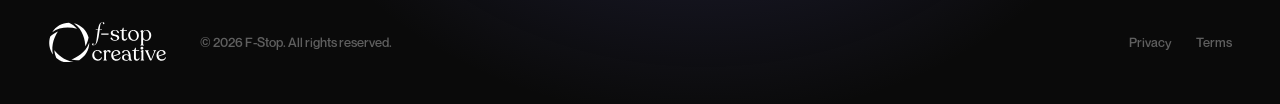
==== commit 8b9e3d7f: "2" ====
--- a/index.html
+++ b/index.html
@@ -2666,7 +2666,7 @@
         display: flex;
         align-items: center;
         justify-content: center;
-        height: 24px;
+        height: 40px;
       }
 
       .sv6__logos-item img {
@@ -2833,51 +2833,21 @@
         <p class="sv6__logos-label"></p>
         <div class="sv6__logos-track-wrap">
           <div class="sv6__logos-track" id="sv6LogoTrack">
-            <div class="sv6__logos-item"><img src="./assets/vectors/cambridgesatchel.svg" alt="Cambridge Satchel"></div>
-            <div class="sv6__logos-item"><img src="./assets/vectors/111skin.svg" alt="111SKIN"></div>
-            <div class="sv6__logos-item"><img src="./assets/vectors/samsung.svg" alt="Samsung"></div>
-            <div class="sv6__logos-item" style="height:16px;"><img src="./assets/vectors/beauty-bay.svg" alt="Beauty Bay"></div>
-            <div class="sv6__logos-item" style="height:34px;"><img src="./assets/vectors/billionaire-boys-club.svg"
-                alt="Billionaire Boys Club"></div>
-            <div class="sv6__logos-item" style="height:16px;"><img src="./assets/vectors/candy-kittens.svg" alt="Candy Kittens">
-            </div>
-            <div class="sv6__logos-item"><img src="./assets/vectors/muc-off.svg" alt="Muc-Off"></div>
-            <div class="sv6__logos-item" style="height:32px;"><img src="./assets/vectors/rnli-lifeboats.svg" alt="RNLI"
-                class="no-filter"></div>
-            <div class="sv6__logos-item" style="height:32px;"><img src="./assets/vectors/au-depart.svg" alt="Au Départ"></div>
-            <div class="sv6__logos-item"><img src="./assets/vectors/graynicolls.svg" alt="Gray-Nicolls"></div>
-            <div class="sv6__logos-item"><img src="./assets/vectors/case-furniture.svg" alt="Case Furniture"></div>
-            <div class="sv6__logos-item"><img src="./assets/vectors/marie-curie.svg" alt="Marie Curie"></div>
-            <div class="sv6__logos-item"><img src="./assets/vectors/sunnamusk.svg" alt="Sunnamusk"></div>
-            <div class="sv6__logos-item"><img src="./assets/vectors/harbour-lifestyle.svg" alt="Harbour Lifestyle"></div>
-            <div class="sv6__logos-item"><img src="./assets/vectors/gilberts.svg" alt="Gilbert"></div>
-            <div class="sv6__logos-item"><img src="./assets/vectors/cleanco.svg" alt="CleanCo"></div>
-            <div class="sv6__logos-item"><img src="./assets/vectors/rmg.svg" alt="Royal Museums Greenwich"></div>
-            <div class="sv6__logos-item"><img src="./assets/vectors/unndr.svg" alt="UNNDR"></div>
-            <div class="sv6__logos-item"><img src="./assets/images/biome.png" alt="Bio &amp; Me"></div>
-
-            <div class="sv6__logos-item"><img src="./assets/vectors/cambridgesatchel.svg" alt="Cambridge Satchel"></div>
-            <div class="sv6__logos-item"><img src="./assets/vectors/111skin.svg" alt="111SKIN"></div>
-            <div class="sv6__logos-item"><img src="./assets/vectors/samsung.svg" alt="Samsung"></div>
-            <div class="sv6__logos-item" style="height:16px;"><img src="./assets/vectors/beauty-bay.svg" alt="Beauty Bay"></div>
-            <div class="sv6__logos-item" style="height:34px;"><img src="./assets/vectors/billionaire-boys-club.svg"
-                alt="Billionaire Boys Club"></div>
-            <div class="sv6__logos-item" style="height:16px;"><img src="./assets/vectors/candy-kittens.svg" alt="Candy Kittens">
-            </div>
-            <div class="sv6__logos-item"><img src="./assets/vectors/muc-off.svg" alt="Muc-Off"></div>
-            <div class="sv6__logos-item" style="height:32px;"><img src="./assets/vectors/rnli-lifeboats.svg" alt="RNLI"
-                class="no-filter"></div>
-            <div class="sv6__logos-item" style="height:32px;"><img src="./assets/vectors/au-depart.svg" alt="Au Départ"></div>
-            <div class="sv6__logos-item"><img src="./assets/vectors/graynicolls.svg" alt="Gray-Nicolls"></div>
-            <div class="sv6__logos-item"><img src="./assets/vectors/case-furniture.svg" alt="Case Furniture"></div>
-            <div class="sv6__logos-item"><img src="./assets/vectors/marie-curie.svg" alt="Marie Curie"></div>
-            <div class="sv6__logos-item"><img src="./assets/vectors/sunnamusk.svg" alt="Sunnamusk"></div>
-            <div class="sv6__logos-item"><img src="./assets/vectors/harbour-lifestyle.svg" alt="Harbour Lifestyle"></div>
-            <div class="sv6__logos-item"><img src="./assets/vectors/gilberts.svg" alt="Gilbert"></div>
-            <div class="sv6__logos-item"><img src="./assets/vectors/cleanco.svg" alt="CleanCo"></div>
-            <div class="sv6__logos-item"><img src="./assets/vectors/rmg.svg" alt="Royal Museums Greenwich"></div>
-            <div class="sv6__logos-item"><img src="./assets/vectors/unndr.svg" alt="UNNDR"></div>
-            <div class="sv6__logos-item"><img src="./assets/images/biome.png" alt="Bio &amp; Me"></div>
+            <div class="sv6__logos-item"><img src="./assets/images/clients/logo-balance.png" alt="Balance" class="no-filter"></div>
+            <div class="sv6__logos-item"><img src="./assets/images/clients/logo-balanceclub.png" alt="Balance Club" class="no-filter"></div>
+            <div class="sv6__logos-item"><img src="./assets/images/clients/logo-fstop.png" alt="F-Stop" class="no-filter"></div>
+            <div class="sv6__logos-item"><img src="./assets/images/clients/logo-pariter.png" alt="Pariter" class="no-filter"></div>
+            <div class="sv6__logos-item" style="height:72px;"><img src="./assets/images/clients/logo-wbReig.png" alt="WB Reig" class="no-filter"></div>
+            <div class="sv6__logos-item" style="height:72px;"><img src="./assets/images/clients/logo-wbpEq.png" alt="WBP Eq" class="no-filter"></div>
+            <div class="sv6__logos-item"><img src="./assets/images/clients/logo-wbpdux.png" alt="WBP Dux" class="no-filter"></div>
+
+            <div class="sv6__logos-item"><img src="./assets/images/clients/logo-balance.png" alt="Balance" class="no-filter"></div>
+            <div class="sv6__logos-item"><img src="./assets/images/clients/logo-balanceclub.png" alt="Balance Club" class="no-filter"></div>
+            <div class="sv6__logos-item"><img src="./assets/images/clients/logo-fstop.png" alt="F-Stop" class="no-filter"></div>
+            <div class="sv6__logos-item"><img src="./assets/images/clients/logo-pariter.png" alt="Pariter" class="no-filter"></div>
+            <div class="sv6__logos-item" style="height:72px;"><img src="./assets/images/clients/logo-wbReig.png" alt="WB Reig" class="no-filter"></div>
+            <div class="sv6__logos-item" style="height:72px;"><img src="./assets/images/clients/logo-wbpEq.png" alt="WBP Eq" class="no-filter"></div>
+            <div class="sv6__logos-item"><img src="./assets/images/clients/logo-wbpdux.png" alt="WBP Dux" class="no-filter"></div>
           </div>
         </div>
       </div>
